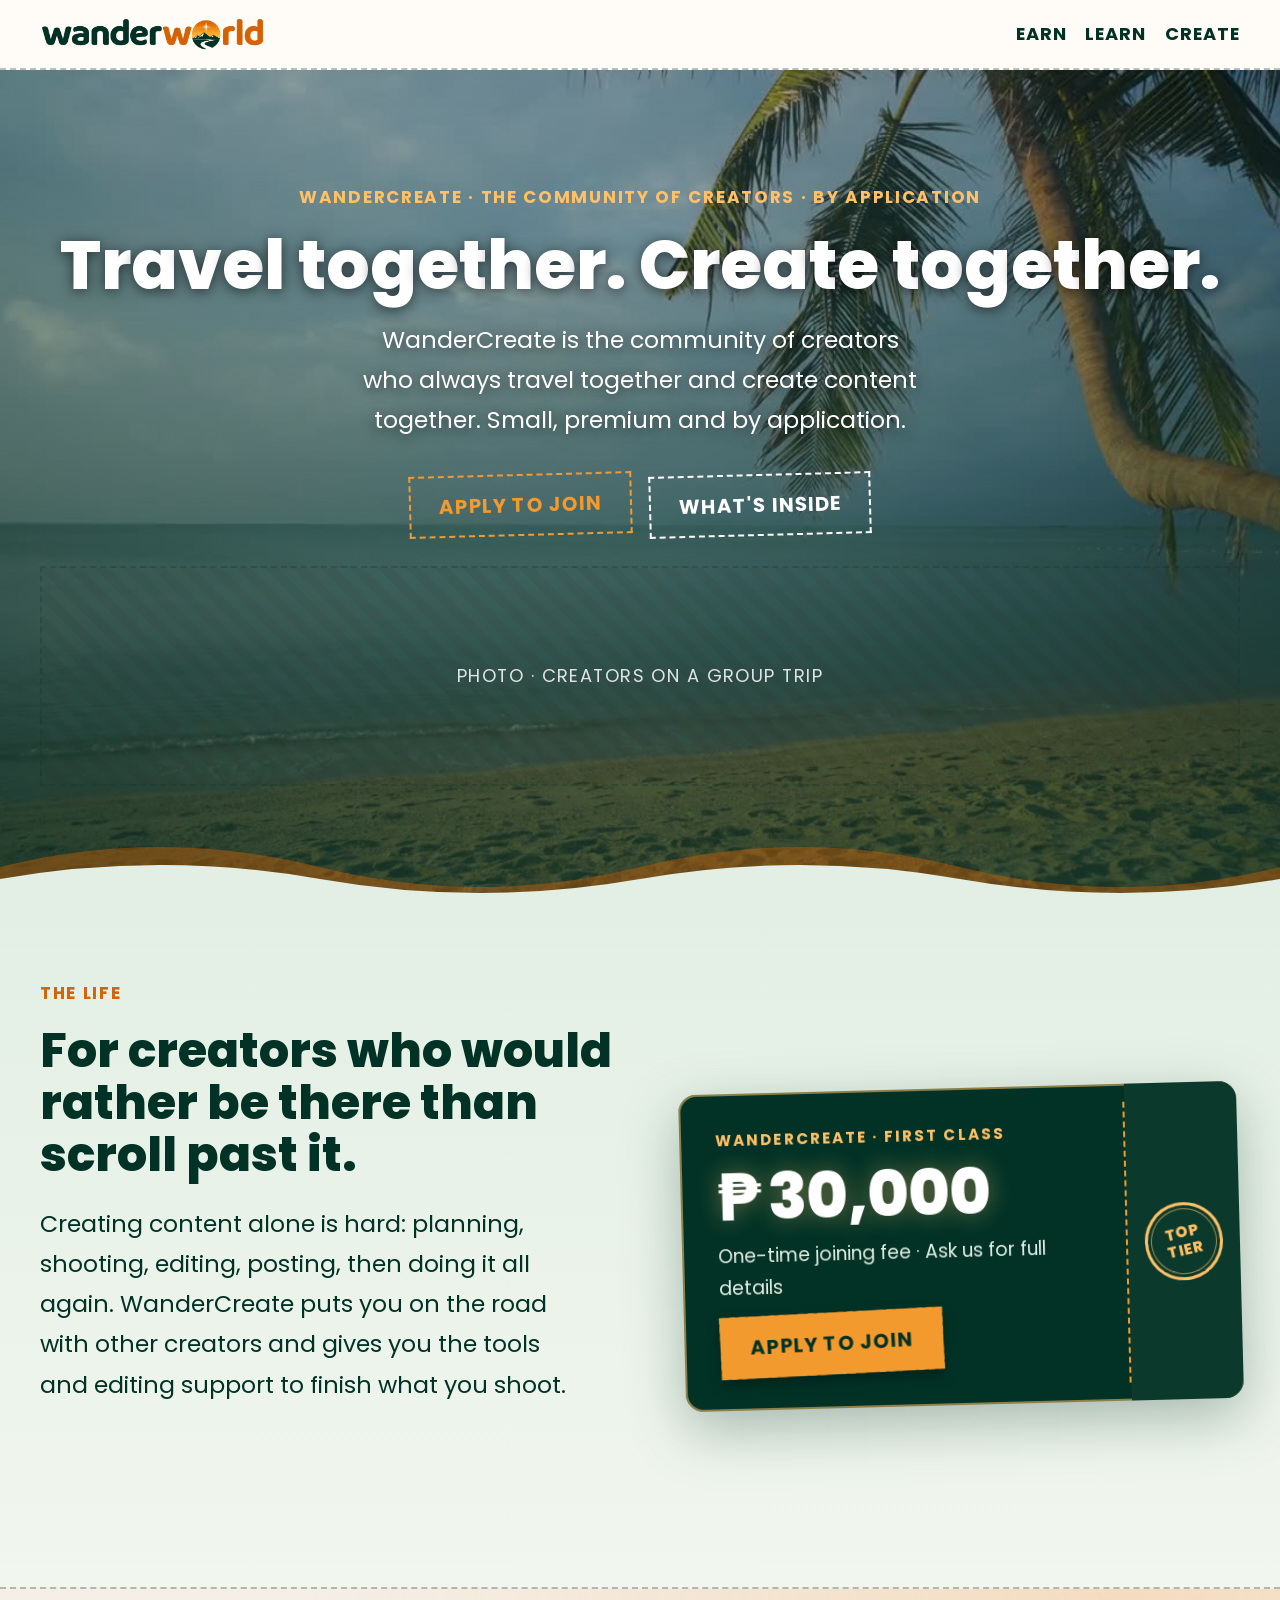
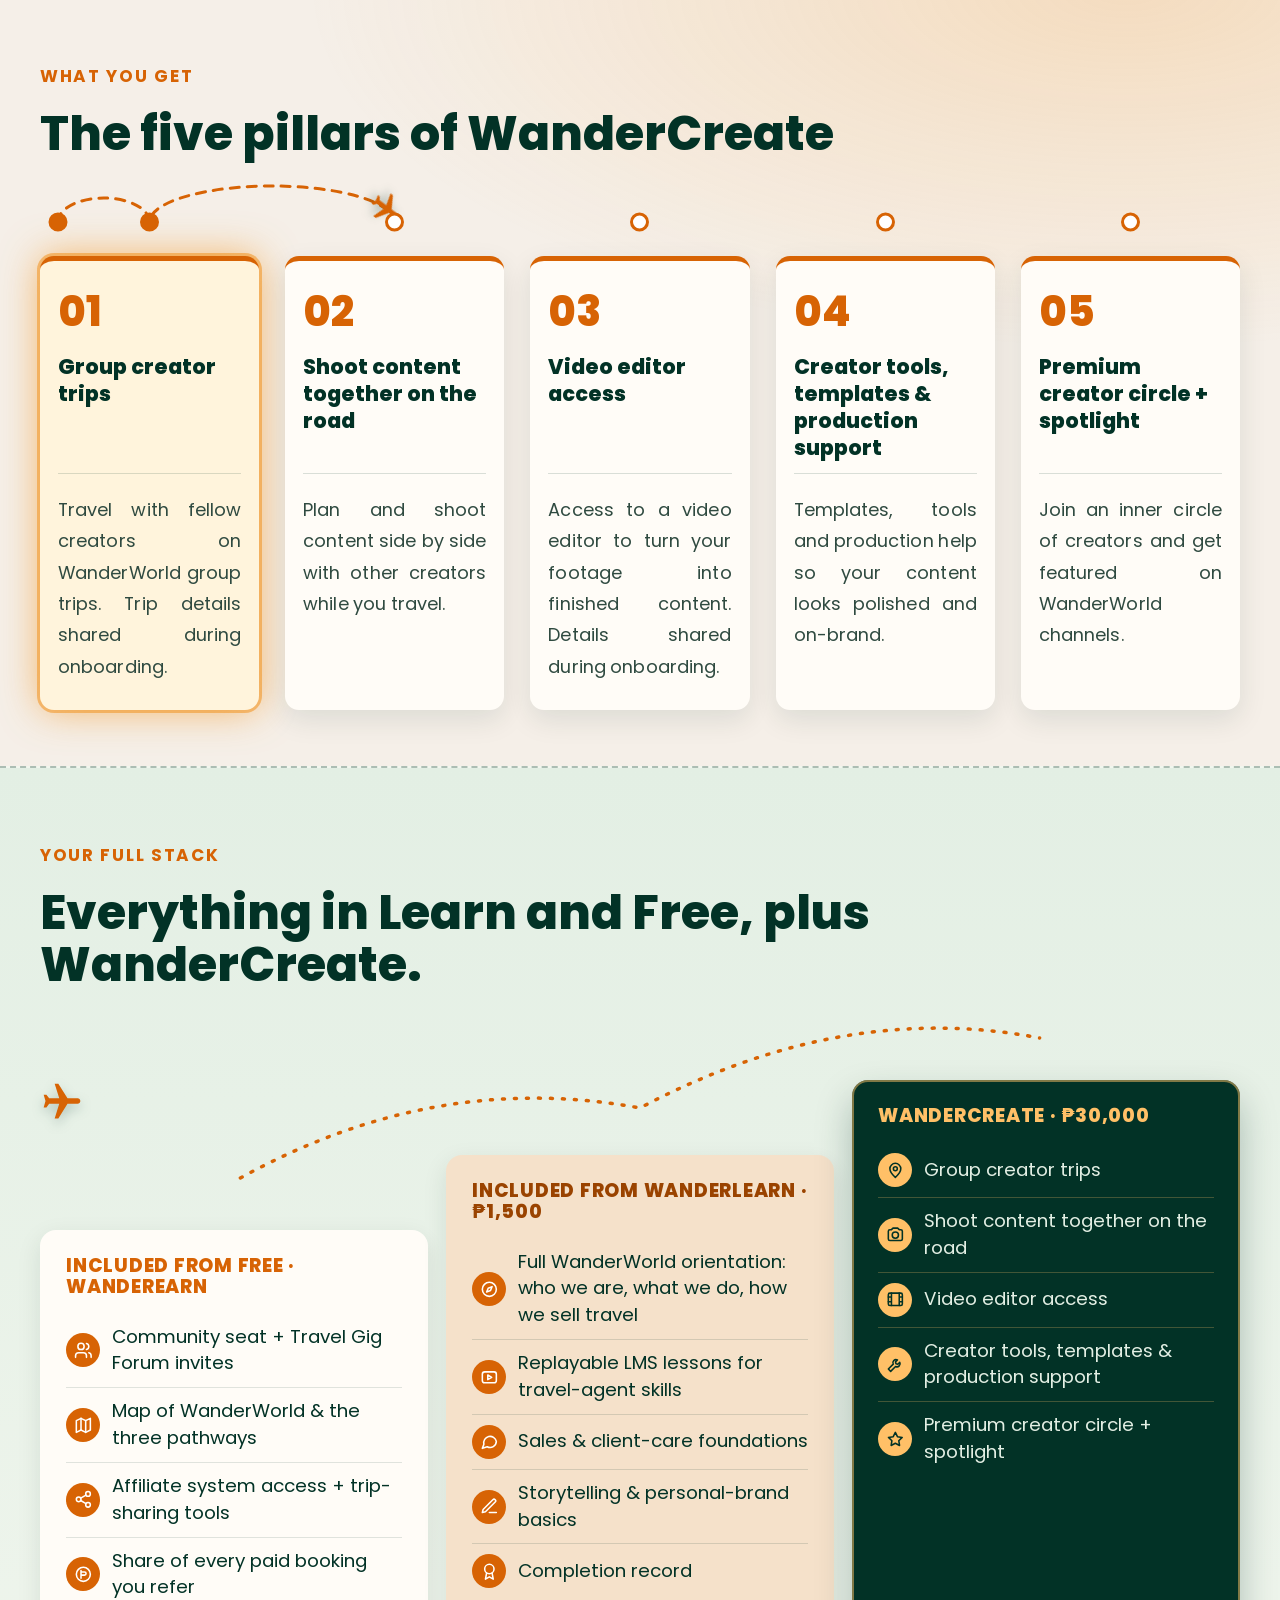
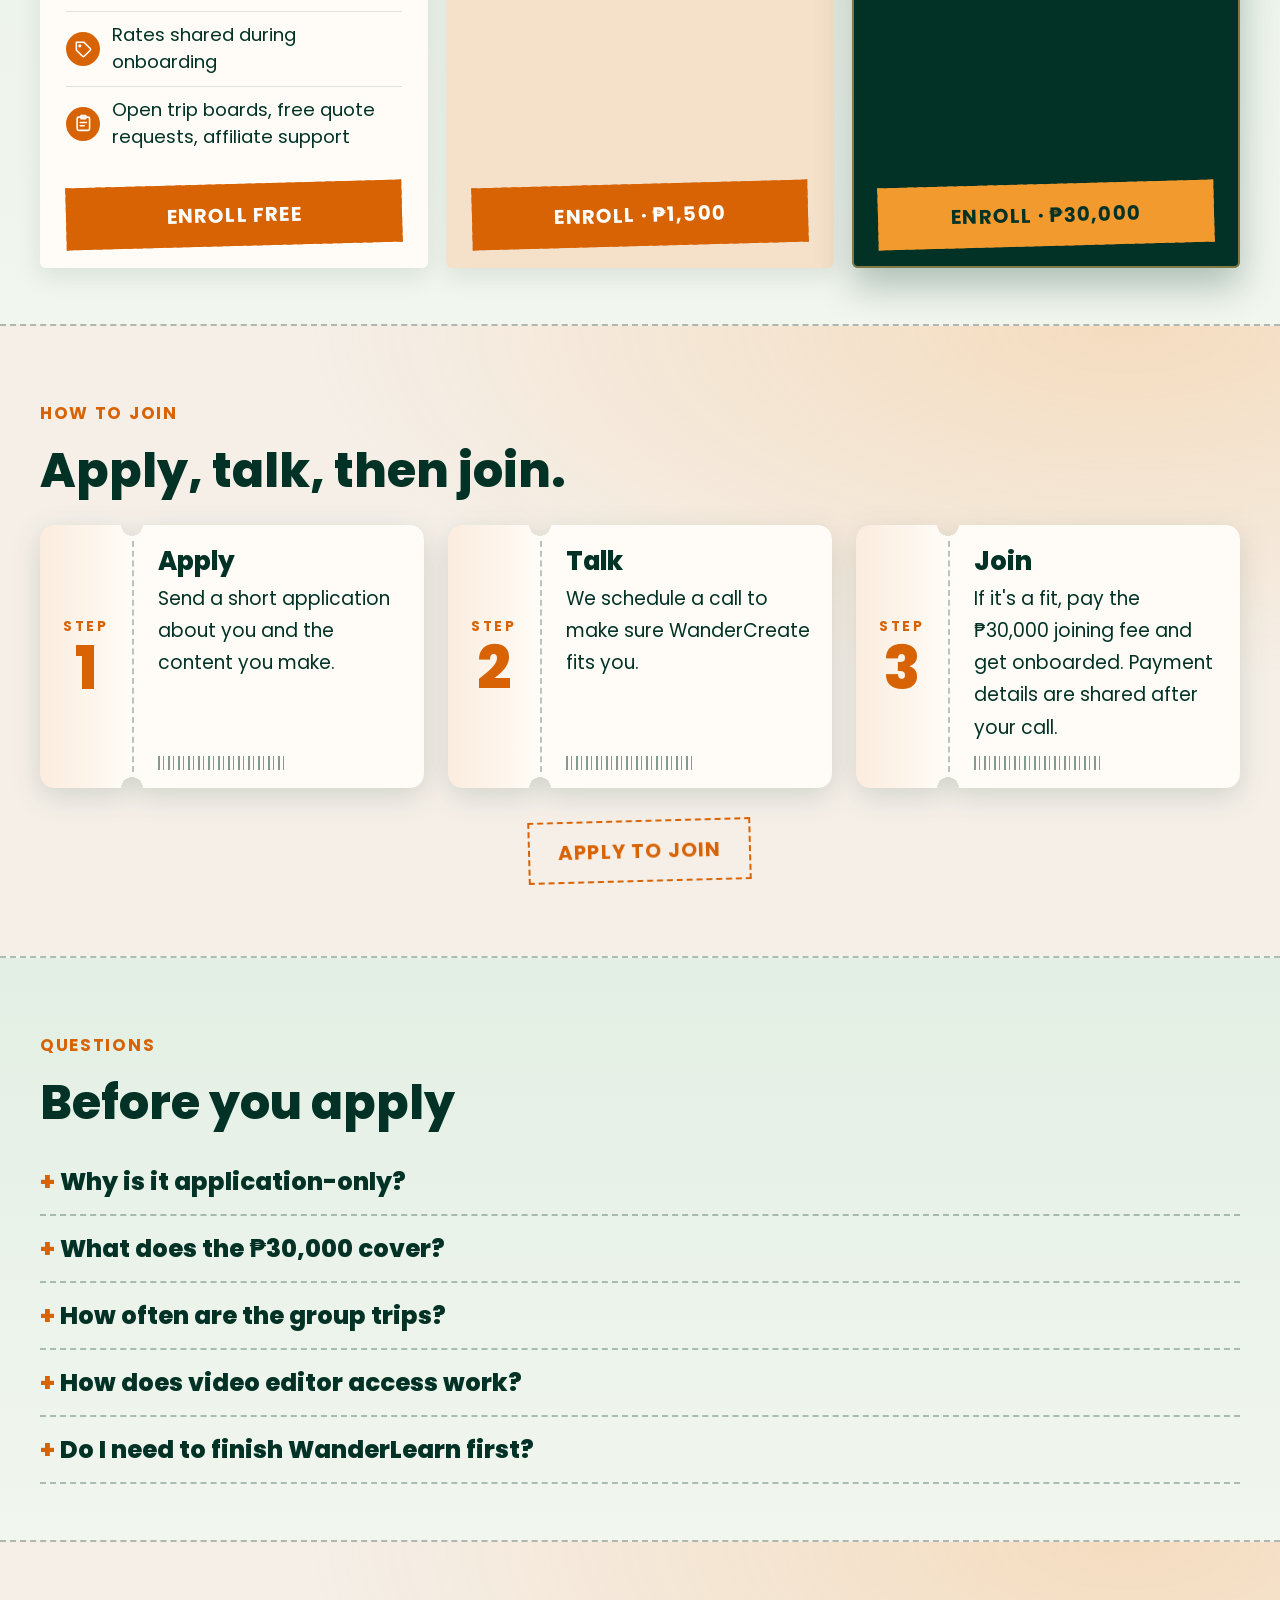
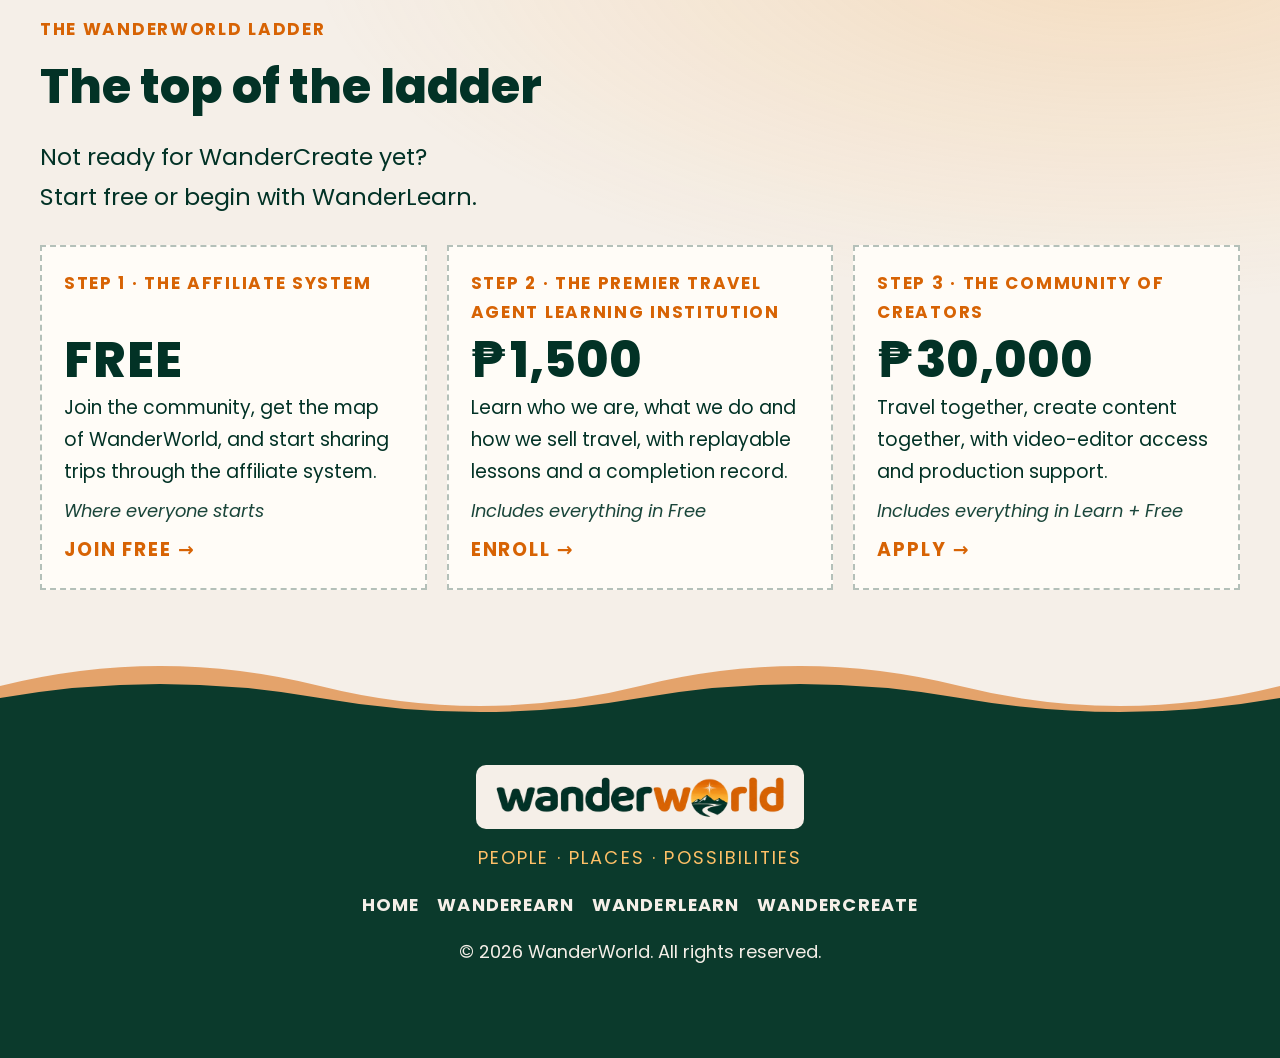
==== create.html @ 59ae9a52 "Static clone of wanderworld-site" ====
<!DOCTYPE html><!--tRg1_q_3_FuLfgITLlnjt--><html lang="en" class="__variable_0f235e __variable_272c0b"><head><meta charSet="utf-8"/><meta name="viewport" content="width=device-width, initial-scale=1"/><link rel="preload" href="/_next/static/media/0484562807a97172-s.p.woff2" as="font" crossorigin="" type="font/woff2"/><link rel="preload" href="/_next/static/media/2cc74b96cdc9383d-s.p.woff2" as="font" crossorigin="" type="font/woff2"/><link rel="preload" href="/_next/static/media/7c1535108079abc4-s.p.woff2" as="font" crossorigin="" type="font/woff2"/><link rel="preload" href="/_next/static/media/7db6c35d839a711c-s.p.woff2" as="font" crossorigin="" type="font/woff2"/><link rel="preload" href="/_next/static/media/8888a3826f4a3af4-s.p.woff2" as="font" crossorigin="" type="font/woff2"/><link rel="preload" href="/_next/static/media/8f91baacbcce7392-s.p.woff2" as="font" crossorigin="" type="font/woff2"/><link rel="preload" href="/_next/static/media/8ff022409545fb2d-s.p.woff2" as="font" crossorigin="" type="font/woff2"/><link rel="preload" href="/_next/static/media/b957ea75a84b6ea7-s.p.woff2" as="font" crossorigin="" type="font/woff2"/><link rel="preload" href="/_next/static/media/c99ef75952aca458-s.p.woff2" as="font" crossorigin="" type="font/woff2"/><link rel="preload" href="/_next/static/media/cf1f69a0c8aed54d-s.p.woff2" as="font" crossorigin="" type="font/woff2"/><link rel="preload" href="/_next/static/media/eafabf029ad39a43-s.p.woff2" as="font" crossorigin="" type="font/woff2"/><link rel="preload" as="image" href="/logo.png"/><link rel="stylesheet" href="/_next/static/css/f83b45e46a891dd3.css" data-precedence="next"/><link rel="preload" as="script" fetchPriority="low" href="/_next/static/chunks/webpack-1b377f46e72c49b6.js"/><script src="/_next/static/chunks/4bd1b696-c023c6e3521b1417.js" async=""></script><script src="/_next/static/chunks/255-73938ce8a8eac1ad.js" async=""></script><script src="/_next/static/chunks/main-app-f9b5d20365cb8be2.js" async=""></script><script src="/_next/static/chunks/619-ba102abea3e3d0e4.js" async=""></script><script src="/_next/static/chunks/app/create/page-50a910679b7e5bc0.js" async=""></script><meta name="next-size-adjust" content=""/><title>WanderCreate · ₱30,000 · The Community of Creators</title><meta name="description" content="The community of creators who always travel together and create content together. By application."/><meta name="robots" content="noindex"/><link rel="icon" href="/icon.png?e8aa23cd1e745026" type="image/png" sizes="512x512"/><script src="/_next/static/chunks/polyfills-42372ed130431b0a.js" noModule=""></script></head><body><div hidden=""><!--$--><!--/$--></div><header class="top"><div class="wrap bar"><a class="brand logolink" href="/"><img src="/logo.png" alt="WanderWorld" class="logo"/></a><nav><a href="/earn">Earn</a><a href="/learn">Learn</a><a href="/create">Create</a></nav></div></header><main><section class="hero"><video class="herovid" src="/hero.mp4" poster="/hero-poster.jpg" autoPlay="" muted="" loop="" playsInline="" preload="auto" aria-hidden="true"></video><div class="waves" aria-hidden="true"><svg viewBox="0 0 2400 80" preserveAspectRatio="none" class="w1"><path d="M0 40 Q150 0 300 40 T600 40 T900 40 T1200 40 T1500 40 T1800 40 T2100 40 T2400 40 V80 H0Z" fill="rgba(215,99,4,.45)"></path></svg><svg viewBox="0 0 2400 80" preserveAspectRatio="none" class="w2"><path d="M0 40 Q150 0 300 40 T600 40 T900 40 T1200 40 T1500 40 T1800 40 T2100 40 T2400 40 V80 H0Z" fill="#E3EFE4"></path></svg></div><div class="wrap"><p class="kicker">WANDERCREATE · THE COMMUNITY OF CREATORS · BY APPLICATION</p><h1><span aria-label="Travel together. Create together."><span aria-hidden="true"><span><span class="ww"><span class="wv" style="--i:0">T</span><span class="wv" style="--i:1">r</span><span class="wv" style="--i:2">a</span><span class="wv" style="--i:3">v</span><span class="wv" style="--i:4">e</span><span class="wv" style="--i:5">l</span></span></span><span> <span class="ww"><span class="wv" style="--i:6">t</span><span class="wv" style="--i:7">o</span><span class="wv" style="--i:8">g</span><span class="wv" style="--i:9">e</span><span class="wv" style="--i:10">t</span><span class="wv" style="--i:11">h</span><span class="wv" style="--i:12">e</span><span class="wv" style="--i:13">r</span><span class="wv" style="--i:14">.</span></span></span><span> <span class="ww"><span class="wv" style="--i:15">C</span><span class="wv" style="--i:16">r</span><span class="wv" style="--i:17">e</span><span class="wv" style="--i:18">a</span><span class="wv" style="--i:19">t</span><span class="wv" style="--i:20">e</span></span></span><span> <span class="ww"><span class="wv" style="--i:21">t</span><span class="wv" style="--i:22">o</span><span class="wv" style="--i:23">g</span><span class="wv" style="--i:24">e</span><span class="wv" style="--i:25">t</span><span class="wv" style="--i:26">h</span><span class="wv" style="--i:27">e</span><span class="wv" style="--i:28">r</span><span class="wv" style="--i:29">.</span></span></span></span></span></h1><p class="lede">WanderCreate is the community of creators who always travel together and create content together. Small, premium and by application.</p><a class="btn" href="https://m.me/your-wanderworld-page" target="_blank" rel="noopener noreferrer">APPLY TO JOIN</a> <a class="btn alt" href="#inside">WHAT&#x27;S INSIDE</a><div class="photo" role="img" aria-label="CREATORS ON A GROUP TRIP"><span>PHOTO · <!-- -->CREATORS ON A GROUP TRIP</span></div></div></section><section class="sec paper"><div class="wrap life"><div><p class="kicker">THE LIFE</p><h2>For creators who would rather be there than scroll past it.</h2><p class="lede">Creating content alone is hard: planning, shooting, editing, posting, then doing it all again. WanderCreate puts you on the road with other creators and gives you the tools and editing support to finish what you shoot.</p><div class="chips stamps"><span style="animation-name:stamp0">Group trips</span><span style="animation-name:stamp1">Shoot together</span><span style="animation-name:stamp2">Video editor</span><span style="animation-name:stamp3">Templates</span><span style="animation-name:stamp4">Spotlight</span></div></div><div class="gt"><div class="gt-in"><div class="gt-main"><p class="gt-k">WANDERCREATE · FIRST CLASS</p><strong class="gt-price"><span class="peso">₱</span>30,000</strong><p>One-time joining fee · Ask us for full details</p><a class="btn" href="https://m.me/your-wanderworld-page" target="_blank" rel="noopener noreferrer">APPLY TO JOIN</a></div><div class="gt-stub"><span class="gt-seal">TOP<br/>TIER</span></div></div></div></div></section><section class="sec" id="inside"><div class="wrap wide"><p class="kicker">WHAT YOU GET</p><h2>The five pillars of WanderCreate</h2><div class="grid five"><div class="flight" aria-hidden="true"></div><div class="card"><span class="num">0<!-- -->1</span><h3>Group creator trips</h3><p>Travel with fellow creators on WanderWorld group trips. Trip details shared during onboarding.</p></div><div class="card"><span class="num">0<!-- -->2</span><h3>Shoot content together on the road</h3><p>Plan and shoot content side by side with other creators while you travel.</p></div><div class="card"><span class="num">0<!-- -->3</span><h3>Video editor access</h3><p>Access to a video editor to turn your footage into finished content. Details shared during onboarding.</p></div><div class="card"><span class="num">0<!-- -->4</span><h3>Creator tools, templates &amp; production support</h3><p>Templates, tools and production help so your content looks polished and on-brand.</p></div><div class="card"><span class="num">0<!-- -->5</span><h3>Premium creator circle + spotlight</h3><p>Join an inner circle of creators and get featured on WanderWorld channels.</p></div></div></div></section><section class="sec paper"><div class="wrap"><p class="kicker">YOUR FULL STACK</p><h2>Everything in Learn and Free, plus WanderCreate.</h2><div class="st v1"><svg class="st-path" viewBox="0 0 1000 260" preserveAspectRatio="none" aria-hidden="true"><path d="M167 178 Q330 70 500 108 Q670 0 833 38" vector-effect="non-scaling-stroke"></path></svg><svg class="st-plane" viewBox="0 0 24 24" aria-hidden="true"><path d="M21 16v-2l-8-5V3.5c0-.83-.67-1.5-1.5-1.5S10 2.67 10 3.5V9l-8 5v2l8-2.5V19l-2 1.5V22l3.5-1 3.5 1v-1.5L13 19v-5.5l8 2.5z" fill-rule="evenodd"></path></svg><div class="st-grid"><div class="st-c st-0"><h3>INCLUDED FROM FREE · WANDEREARN</h3><ul class="sl"><li><span class="sl-i"><svg viewBox="0 0 24 24" aria-hidden="true"><path d="M16 21v-2a4 4 0 0 0-4-4H6a4 4 0 0 0-4 4v2"></path><circle cx="9" cy="7" r="4"></circle><path d="M22 21v-2a4 4 0 0 0-3-3.87M16 3.13a4 4 0 0 1 0 7.75"></path></svg></span><span>Community seat + Travel Gig Forum invites</span></li><li><span class="sl-i"><svg viewBox="0 0 24 24" aria-hidden="true"><path d="M3 6l6-3 6 3 6-3v15l-6 3-6-3-6 3z"></path><path d="M9 3v15M15 6v15"></path></svg></span><span>Map of WanderWorld &amp; the three pathways</span></li><li><span class="sl-i"><svg viewBox="0 0 24 24" aria-hidden="true"><circle cx="18" cy="5" r="3"></circle><circle cx="6" cy="12" r="3"></circle><circle cx="18" cy="19" r="3"></circle><path d="M8.6 13.5l6.8 4M15.4 6.5l-6.8 4"></path></svg></span><span>Affiliate system access + trip-sharing tools</span></li><li><span class="sl-i"><svg viewBox="0 0 24 24" aria-hidden="true"><circle cx="12" cy="12" r="9"></circle><path d="M9 9h4.5a2 2 0 0 1 0 4H9M9 7v10"></path></svg></span><span>Share of every paid booking you refer</span></li><li><span class="sl-i"><svg viewBox="0 0 24 24" aria-hidden="true"><path d="M20.6 13.4l-7.2 7.2a2 2 0 0 1-2.8 0L3 13V3h10l7.6 7.6a2 2 0 0 1 0 2.8z"></path><circle cx="7.5" cy="7.5" r="1"></circle></svg></span><span>Rates shared during onboarding</span></li><li><span class="sl-i"><svg viewBox="0 0 24 24" aria-hidden="true"><rect x="4" y="4" width="16" height="17" rx="2"></rect><path d="M9 2h6v4H9zM8 11h8M8 15h5"></path></svg></span><span>Open trip boards, free quote requests, affiliate support</span></li></ul><a class="btn st-btn" href="https://m.me/your-wanderworld-page" target="_blank" rel="noopener noreferrer">ENROLL FREE</a></div><div class="st-c st-1"><h3>INCLUDED FROM WANDERLEARN · ₱1,500</h3><ul class="sl"><li><span class="sl-i"><svg viewBox="0 0 24 24" aria-hidden="true"><circle cx="12" cy="12" r="9"></circle><path d="M15.5 8.5l-2 5-5 2 2-5z"></path></svg></span><span>Full WanderWorld orientation: who we are, what we do, how we sell travel</span></li><li><span class="sl-i"><svg viewBox="0 0 24 24" aria-hidden="true"><rect x="3" y="5" width="18" height="14" rx="3"></rect><path d="M10 9l5 3-5 3z"></path></svg></span><span>Replayable LMS lessons for travel-agent skills</span></li><li><span class="sl-i"><svg viewBox="0 0 24 24" aria-hidden="true"><path d="M21 12a8 8 0 0 1-11.7 7L3 21l2-5.3A8 8 0 1 1 21 12z"></path></svg></span><span>Sales &amp; client-care foundations</span></li><li><span class="sl-i"><svg viewBox="0 0 24 24" aria-hidden="true"><path d="M12 20h9M16.5 3.5a2.1 2.1 0 0 1 3 3L7 19l-4 1 1-4z"></path></svg></span><span>Storytelling &amp; personal-brand basics</span></li><li><span class="sl-i"><svg viewBox="0 0 24 24" aria-hidden="true"><circle cx="12" cy="9" r="6"></circle><path d="M8.5 14L7 22l5-3 5 3-1.5-8"></path></svg></span><span>Completion record</span></li></ul><a class="btn st-btn" href="https://m.me/your-wanderworld-page" target="_blank" rel="noopener noreferrer">ENROLL · ₱1,500</a></div><div class="st-c st-2"><h3>WANDERCREATE · ₱30,000</h3><ul class="sl"><li><span class="sl-i"><svg viewBox="0 0 24 24" aria-hidden="true"><path d="M12 21s7-6.2 7-11a7 7 0 0 0-14 0c0 4.8 7 11 7 11z"></path><circle cx="12" cy="10" r="2.5"></circle></svg></span><span>Group creator trips</span></li><li><span class="sl-i"><svg viewBox="0 0 24 24" aria-hidden="true"><path d="M3 8a2 2 0 0 1 2-2h2l2-2h6l2 2h2a2 2 0 0 1 2 2v10a2 2 0 0 1-2 2H5a2 2 0 0 1-2-2z"></path><circle cx="12" cy="13" r="4"></circle></svg></span><span>Shoot content together on the road</span></li><li><span class="sl-i"><svg viewBox="0 0 24 24" aria-hidden="true"><rect x="3" y="4" width="18" height="16" rx="2"></rect><path d="M7 4v16M17 4v16M3 9h4M3 15h4M17 9h4M17 15h4"></path></svg></span><span>Video editor access</span></li><li><span class="sl-i"><svg viewBox="0 0 24 24" aria-hidden="true"><path d="M14.7 6.3a4 4 0 0 0-5.4 5.4L3 18l3 3 6.3-6.3a4 4 0 0 0 5.4-5.4l-2.5 2.5-2.4-.6-.6-2.4z"></path></svg></span><span>Creator tools, templates &amp; production support</span></li><li><span class="sl-i"><svg viewBox="0 0 24 24" aria-hidden="true"><path d="M12 3l2.7 5.6 6.1.9-4.4 4.3 1 6.1L12 17l-5.4 2.9 1-6.1L3.2 9.5l6.1-.9z"></path></svg></span><span>Premium creator circle + spotlight</span></li></ul><a class="btn st-btn" href="https://m.me/your-wanderworld-page" target="_blank" rel="noopener noreferrer">ENROLL · ₱30,000</a></div></div></div></div></section><section class="sec" id="apply"><div class="wrap"><p class="kicker">HOW TO JOIN</p><h2>Apply, talk, then join.</h2><div class="tickets"><div class="tk"><div class="tk-in"><div class="tk-stub"><span>STEP</span><b>1</b></div><div class="tk-main"><h3>Apply</h3><p>Send a short application about you and the content you make.</p><i class="tk-bar" aria-hidden="true"></i></div></div></div><div class="tk"><div class="tk-in"><div class="tk-stub"><span>STEP</span><b>2</b></div><div class="tk-main"><h3>Talk</h3><p>We schedule a call to make sure WanderCreate fits you.</p><i class="tk-bar" aria-hidden="true"></i></div></div></div><div class="tk"><div class="tk-in"><div class="tk-stub"><span>STEP</span><b>3</b></div><div class="tk-main"><h3>Join</h3><p>If it&#x27;s a fit, pay the ₱30,000 joining fee and get onboarded. Payment details are shared after your call.</p><i class="tk-bar" aria-hidden="true"></i></div></div></div></div><p class="center" style="margin-top:32px"><a class="btn" href="https://m.me/your-wanderworld-page" target="_blank" rel="noopener noreferrer">APPLY TO JOIN</a></p></div></section><section class="sec paper"><div class="wrap"><p class="kicker">QUESTIONS</p><h2>Before you apply</h2><div class="faq"><details><summary>Why is it application-only?</summary><p>WanderCreate is a small community of creators who travel together. The application and call help make sure everyone is a good fit.</p></details><details><summary>What does the ₱30,000 cover?</summary><p>The one-time joining fee gives you WanderCreate membership plus everything in WanderLearn and the free tier. For what each trip includes, ask us during your call.</p></details><details><summary>How often are the group trips?</summary><p>Trip details are shared during onboarding. Ask us on your call.</p></details><details><summary>How does video editor access work?</summary><p>You get access to a video editor for your content. Details are shared during onboarding.</p></details><details><summary>Do I need to finish WanderLearn first?</summary><p>WanderLearn is included in your WanderCreate stack. Ask us on your call about the best order for you.</p></details></div></div></section><section class="sec"><div class="wrap"><p class="kicker">THE WANDERWORLD LADDER</p><h2>The top of the ladder</h2><p class="lede">Not ready for WanderCreate yet? Start free or begin with WanderLearn.</p><div class="steps"><a class="step" href="/earn"><span class="kicker">STEP 1 · THE AFFILIATE SYSTEM</span><strong class="price free">Free</strong><p>Join the community, get the map of WanderWorld, and start sharing trips through the affiliate system.</p><em>Where everyone starts</em><span class="go">JOIN FREE →</span><span class="orbit" aria-hidden="true"><span class="veh" style="--i:0;--rot:auto 90deg"><svg viewBox="0 0 24 24"><path d="M21 16v-2l-8-5V3.5c0-.83-.67-1.5-1.5-1.5S10 2.67 10 3.5V9l-8 5v2l8-2.5V19l-2 1.5V22l3.5-1 3.5 1v-1.5L13 19v-5.5l8 2.5z" fill-rule="evenodd"></path></svg></span><span class="veh" style="--i:1;--rot:auto 90deg"><svg viewBox="0 0 24 24"><path d="M21 16v-2l-8-5V3.5c0-.83-.67-1.5-1.5-1.5S10 2.67 10 3.5V9l-8 5v2l8-2.5V19l-2 1.5V22l3.5-1 3.5 1v-1.5L13 19v-5.5l8 2.5z" fill-rule="evenodd"></path></svg></span></span></a><a class="step" href="/learn"><span class="kicker">STEP 2 · THE PREMIER TRAVEL AGENT LEARNING INSTITUTION</span><strong class="price"><span class="peso">₱</span>1,500</strong><p>Learn who we are, what we do and how we sell travel, with replayable lessons and a completion record.</p><em>Includes everything in Free</em><span class="go">ENROLL →</span><span class="orbit" aria-hidden="true"><span class="veh" style="--i:0;--rot:0deg"><svg viewBox="0 0 24 24"><path d="M10.5 5v10.5H4zM12.5 3v12.5H20zM2 17.5h20l-3 4H5z" fill-rule="evenodd"></path></svg></span><span class="veh" style="--i:1;--rot:0deg"><svg viewBox="0 0 24 24"><path d="M10.5 5v10.5H4zM12.5 3v12.5H20zM2 17.5h20l-3 4H5z" fill-rule="evenodd"></path></svg></span></span></a><a class="step" href="/create"><span class="kicker">STEP 3 · THE COMMUNITY OF CREATORS</span><strong class="price"><span class="peso">₱</span>30,000</strong><p>Travel together, create content together, with video-editor access and production support.</p><em>Includes everything in Learn + Free</em><span class="go">APPLY →</span><span class="orbit" aria-hidden="true"><span class="veh" style="--i:0;--rot:0deg"><svg viewBox="0 0 24 24"><path d="M18.92 6.01C18.72 5.42 18.16 5 17.5 5h-11c-.66 0-1.21.42-1.42 1.01L3 12v8c0 .55.45 1 1 1h1c.55 0 1-.45 1-1v-1h12v1c0 .55.45 1 1 1h1c.55 0 1-.45 1-1v-8l-2.08-5.99zM6.5 16c-.83 0-1.5-.67-1.5-1.5S5.67 13 6.5 13s1.5.67 1.5 1.5S7.33 16 6.5 16zm11 0c-.83 0-1.5-.67-1.5-1.5s.67-1.5 1.5-1.5 1.5.67 1.5 1.5-.67 1.5-1.5 1.5zM5 11l1.5-4.5h11L19 11H5z" fill-rule="evenodd"></path></svg></span><span class="veh" style="--i:1;--rot:0deg"><svg viewBox="0 0 24 24"><path d="M18.92 6.01C18.72 5.42 18.16 5 17.5 5h-11c-.66 0-1.21.42-1.42 1.01L3 12v8c0 .55.45 1 1 1h1c.55 0 1-.45 1-1v-1h12v1c0 .55.45 1 1 1h1c.55 0 1-.45 1-1v-8l-2.08-5.99zM6.5 16c-.83 0-1.5-.67-1.5-1.5S5.67 13 6.5 13s1.5.67 1.5 1.5S7.33 16 6.5 16zm11 0c-.83 0-1.5-.67-1.5-1.5s.67-1.5 1.5-1.5 1.5.67 1.5 1.5-.67 1.5-1.5 1.5zM5 11l1.5-4.5h11L19 11H5z" fill-rule="evenodd"></path></svg></span></span></a></div></div></section><div class="footwave"><div class="waves" aria-hidden="true"><svg viewBox="0 0 2400 80" preserveAspectRatio="none" class="w1"><path d="M0 40 Q150 0 300 40 T600 40 T900 40 T1200 40 T1500 40 T1800 40 T2100 40 T2400 40 V80 H0Z" fill="rgba(215,99,4,.6)"></path></svg><svg viewBox="0 0 2400 80" preserveAspectRatio="none" class="w2"><path d="M0 40 Q150 0 300 40 T600 40 T900 40 T1200 40 T1500 40 T1800 40 T2100 40 T2400 40 V80 H0Z" fill="#0B3A2C"></path></svg></div></div><footer class="foot"><div class="wrap"><img src="/logo.png" alt="WanderWorld" class="logo big"/><p>PEOPLE · PLACES · POSSIBILITIES</p><nav><a href="/">HOME</a><a href="/earn">WANDEREARN</a><a href="/learn">WANDERLEARN</a><a href="/create">WANDERCREATE</a></nav><small>© 2026 WanderWorld. All rights reserved.</small></div></footer><a class="btn sticky" href="https://m.me/your-wanderworld-page" target="_blank" rel="noopener noreferrer">APPLY TO JOIN</a></main><!--$--><!--/$--><script src="/_next/static/chunks/webpack-1b377f46e72c49b6.js" id="_R_" async=""></script><script>(self.__next_f=self.__next_f||[]).push([0])</script><script>self.__next_f.push([1,"1:\"$Sreact.fragment\"\n2:I[2619,[\"619\",\"static/chunks/619-ba102abea3e3d0e4.js\",\"323\",\"static/chunks/app/create/page-50a910679b7e5bc0.js\"],\"\"]\n3:I[9766,[],\"\"]\n4:I[8924,[],\"\"]\n18:I[7150,[],\"\"]\n:HL[\"/_next/static/media/0484562807a97172-s.p.woff2\",\"font\",{\"crossOrigin\":\"\",\"type\":\"font/woff2\"}]\n:HL[\"/_next/static/media/2cc74b96cdc9383d-s.p.woff2\",\"font\",{\"crossOrigin\":\"\",\"type\":\"font/woff2\"}]\n:HL[\"/_next/static/media/7c1535108079abc4-s.p.woff2\",\"font\",{\"crossOrigin\":\"\",\"type\":\"font/woff2\"}]\n:HL[\"/_next/static/media/7db6c35d839a711c-s.p.woff2\",\"font\",{\"crossOrigin\":\"\",\"type\":\"font/woff2\"}]\n:HL[\"/_next/static/media/8888a3826f4a3af4-s.p.woff2\",\"font\",{\"crossOrigin\":\"\",\"type\":\"font/woff2\"}]\n:HL[\"/_next/static/media/8f91baacbcce7392-s.p.woff2\",\"font\",{\"crossOrigin\":\"\",\"type\":\"font/woff2\"}]\n:HL[\"/_next/static/media/8ff022409545fb2d-s.p.woff2\",\"font\",{\"crossOrigin\":\"\",\"type\":\"font/woff2\"}]\n:HL[\"/_next/static/media/b957ea75a84b6ea7-s.p.woff2\",\"font\",{\"crossOrigin\":\"\",\"type\":\"font/woff2\"}]\n:HL[\"/_next/static/media/c99ef75952aca458-s.p.woff2\",\"font\",{\"crossOrigin\":\"\",\"type\":\"font/woff2\"}]\n:HL[\"/_next/static/media/cf1f69a0c8aed54d-s.p.woff2\",\"font\",{\"crossOrigin\":\"\",\"type\":\"font/woff2\"}]\n:HL[\"/_next/static/media/eafabf029ad39a43-s.p.woff2\",\"font\",{\"crossOrigin\":\"\",\"type\":\"font/woff2\"}]\n:HL[\"/_next/static/css/f83b45e46a891dd3.css\",\"style\"]\n"])</script><script>self.__next_f.push([1,"0:{\"P\":null,\"b\":\"tRg1_q_3_FuLfgITLlnjt\",\"p\":\"\",\"c\":[\"\",\"create\"],\"i\":false,\"f\":[[[\"\",{\"children\":[\"create\",{\"children\":[\"__PAGE__\",{}]}]},\"$undefined\",\"$undefined\",true],[\"\",[\"$\",\"$1\",\"c\",{\"children\":[[[\"$\",\"link\",\"0\",{\"rel\":\"stylesheet\",\"href\":\"/_next/static/css/f83b45e46a891dd3.css\",\"precedence\":\"next\",\"crossOrigin\":\"$undefined\",\"nonce\":\"$undefined\"}]],[\"$\",\"html\",null,{\"lang\":\"en\",\"className\":\"__variable_0f235e __variable_272c0b\",\"children\":[\"$\",\"body\",null,{\"children\":[[\"$\",\"header\",null,{\"className\":\"top\",\"children\":[\"$\",\"div\",null,{\"className\":\"wrap bar\",\"children\":[[\"$\",\"$L2\",null,{\"href\":\"/\",\"className\":\"brand logolink\",\"children\":[\"$\",\"img\",null,{\"src\":\"/logo.png\",\"alt\":\"WanderWorld\",\"className\":\"logo\"}]}],[\"$\",\"nav\",null,{\"children\":[[\"$\",\"$L2\",null,{\"href\":\"/earn\",\"children\":\"Earn\"}],[\"$\",\"$L2\",null,{\"href\":\"/learn\",\"children\":\"Learn\"}],[\"$\",\"$L2\",null,{\"href\":\"/create\",\"children\":\"Create\"}]]}]]}]}],[\"$\",\"$L3\",null,{\"parallelRouterKey\":\"children\",\"error\":\"$undefined\",\"errorStyles\":\"$undefined\",\"errorScripts\":\"$undefined\",\"template\":[\"$\",\"$L4\",null,{}],\"templateStyles\":\"$undefined\",\"templateScripts\":\"$undefined\",\"notFound\":[[[\"$\",\"title\",null,{\"children\":\"404: This page could not be found.\"}],[\"$\",\"div\",null,{\"style\":{\"fontFamily\":\"system-ui,\\\"Segoe UI\\\",Roboto,Helvetica,Arial,sans-serif,\\\"Apple Color Emoji\\\",\\\"Segoe UI Emoji\\\"\",\"height\":\"100vh\",\"textAlign\":\"center\",\"display\":\"flex\",\"flexDirection\":\"column\",\"alignItems\":\"center\",\"justifyContent\":\"center\"},\"children\":[\"$\",\"div\",null,{\"children\":[[\"$\",\"style\",null,{\"dangerouslySetInnerHTML\":{\"__html\":\"body{color:#000;background:#fff;margin:0}.next-error-h1{border-right:1px solid rgba(0,0,0,.3)}@media (prefers-color-scheme:dark){body{color:#fff;background:#000}.next-error-h1{border-right:1px solid rgba(255,255,255,.3)}}\"}}],[\"$\",\"h1\",null,{\"className\":\"next-error-h1\",\"style\":{\"display\":\"inline-block\",\"margin\":\"0 20px 0 0\",\"padding\":\"0 23px 0 0\",\"fontSize\":24,\"fontWeight\":500,\"verticalAlign\":\"top\",\"lineHeight\":\"49px\"},\"children\":404}],[\"$\",\"div\",null,{\"style\":{\"display\":\"inline-block\"},\"children\":[\"$\",\"h2\",null,{\"style\":{\"fontSize\":14,\"fontWeight\":400,\"lineHeight\":\"49px\",\"margin\":0},\"children\":\"This page could not be found.\"}]}]]}]}]],[]],\"forbidden\":\"$undefined\",\"unauthorized\":\"$undefined\"}]]}]}]]}],{\"children\":[\"create\",[\"$\",\"$1\",\"c\",{\"children\":[null,[\"$\",\"$L3\",null,{\"parallelRouterKey\":\"children\",\"error\":\"$undefined\",\"errorStyles\":\"$undefined\",\"errorScripts\":\"$undefined\",\"template\":[\"$\",\"$L4\",null,{}],\"templateStyles\":\"$undefined\",\"templateScripts\":\"$undefined\",\"notFound\":\"$undefined\",\"forbidden\":\"$undefined\",\"unauthorized\":\"$undefined\"}]]}],{\"children\":[\"__PAGE__\",[\"$\",\"$1\",\"c\",{\"children\":[[\"$\",\"main\",null,{\"children\":[[\"$\",\"section\",null,{\"className\":\"hero\",\"children\":[[[\"$\",\"video\",null,{\"className\":\"herovid\",\"src\":\"/hero.mp4\",\"poster\":\"/hero-poster.jpg\",\"autoPlay\":true,\"muted\":true,\"loop\":true,\"playsInline\":true,\"preload\":\"auto\",\"aria-hidden\":\"true\"}],[\"$\",\"div\",null,{\"className\":\"waves\",\"aria-hidden\":\"true\",\"children\":[[\"$\",\"svg\",null,{\"viewBox\":\"0 0 2400 80\",\"preserveAspectRatio\":\"none\",\"className\":\"w1\",\"children\":[\"$\",\"path\",null,{\"d\":\"M0 40 Q150 0 300 40 T600 40 T900 40 T1200 40 T1500 40 T1800 40 T2100 40 T2400 40 V80 H0Z\",\"fill\":\"rgba(215,99,4,.45)\"}]}],[\"$\",\"svg\",null,{\"viewBox\":\"0 0 2400 80\",\"preserveAspectRatio\":\"none\",\"className\":\"w2\",\"children\":[\"$\",\"path\",null,{\"d\":\"M0 40 Q150 0 300 40 T600 40 T900 40 T1200 40 T1500 40 T1800 40 T2100 40 T2400 40 V80 H0Z\",\"fill\":\"#E3EFE4\"}]}]]}]],[\"$\",\"div\",null,{\"className\":\"wrap\",\"children\":[[\"$\",\"p\",null,{\"className\":\"kicker\",\"children\":\"WANDERCREATE · THE COMMUNITY OF CREATORS · BY APPLICATION\"}],[\"$\",\"h1\",null,{\"children\":[\"$\",\"span\",null,{\"aria-label\":\"Travel together. Create together.\",\"children\":[[\"$\",\"span\",\"0\",{\"aria-hidden\":\"true\",\"children\":[false,[[\"$\",\"span\",\"0\",{\"children\":[false,[\"$\",\"span\",null,{\"className\":\"ww\",\"children\":[[\"$\",\"span\",\"1\",{\"className\":\"wv\",\"style\":{\"--i\":0},\"children\":\"T\"}],[\"$\",\"span\",\"2\",{\"className\":\"wv\",\"style\":{\"--i\":1},\"children\":\"r\"}],[\"$\",\"span\",\"3\",{\"className\":\"wv\",\"style\":{\"--i\":2},\"children\":\"a\"}],[\"$\",\"span\",\"4\",{\"className\":\"wv\",\"style\":{\"--i\":3},\"children\":\"v\"}],[\"$\",\"span\",\"5\",{\"className\":\"wv\",\"style\":{\"--i\":4},\"children\":\"e\"}],[\"$\",\"span\",\"6\",{\"className\":\"wv\",\"style\":{\"--i\":5},\"children\":\"l\"}]]}]]}],[\"$\",\"span\",\"1\",{\"children\":[\" \",[\"$\",\"span\",null,{\"className\":\"ww\",\"children\":[[\"$\",\"span\",\"7\",{\"className\":\"wv\",\"style\":{\"--i\":6},\"children\":\"t\"}],[\"$\",\"span\",\"8\",{\"className\":\"wv\",\"style\":{\"--i\":7},\"children\":\"o\"}],[\"$\",\"span\",\"9\",{\"className\":\"wv\",\"style\":{\"--i\":8},\"children\":\"g\"}],[\"$\",\"span\",\"10\",{\"className\":\"wv\",\"style\":{\"--i\":9},\"children\":\"e\"}],[\"$\",\"span\",\"11\",{\"className\":\"wv\",\"style\":{\"--i\":10},\"children\":\"t\"}],[\"$\",\"span\",\"12\",{\"className\":\"wv\",\"style\":{\"--i\":11},\"children\":\"h\"}],[\"$\",\"span\",\"13\",{\"className\":\"wv\",\"style\":{\"--i\":12},\"children\":\"e\"}],[\"$\",\"span\",\"14\",{\"className\":\"wv\",\"style\":{\"--i\":13},\"children\":\"r\"}],[\"$\",\"span\",\"15\",{\"className\":\"wv\",\"style\":{\"--i\":14},\"children\":\".\"}]]}]]}],[\"$\",\"span\",\"2\",{\"children\":[\" \",[\"$\",\"span\",null,{\"className\":\"ww\",\"children\":[[\"$\",\"span\",\"16\",{\"className\":\"wv\",\"style\":{\"--i\":15},\"children\":\"C\"}],\"$L5\",\"$L6\",\"$L7\",\"$L8\",\"$L9\"]}]]}],\"$La\"]]}]]}]}],\"$Lb\",\"$Lc\",\" \",\"$Ld\",\"$Le\"]}]]}],\"$Lf\",\"$L10\",\"$L11\",\"$L12\",\"$L13\",\"$L14\",\"$L15\"]}],null,\"$L16\"]}],{},null,false]},null,false]},null,false],\"$L17\",false]],\"m\":\"$undefined\",\"G\":[\"$18\",[]],\"s\":false,\"S\":true}\n"])</script><script>self.__next_f.push([1,"19:I[3436,[\"619\",\"static/chunks/619-ba102abea3e3d0e4.js\",\"323\",\"static/chunks/app/create/page-50a910679b7e5bc0.js\"],\"default\"]\n20:I[4431,[],\"OutletBoundary\"]\n22:I[5278,[],\"AsyncMetadataOutlet\"]\n24:I[4431,[],\"ViewportBoundary\"]\n26:I[4431,[],\"MetadataBoundary\"]\n27:\"$Sreact.suspense\"\n5:[\"$\",\"span\",\"17\",{\"className\":\"wv\",\"style\":{\"--i\":16},\"children\":\"r\"}]\n6:[\"$\",\"span\",\"18\",{\"className\":\"wv\",\"style\":{\"--i\":17},\"children\":\"e\"}]\n7:[\"$\",\"span\",\"19\",{\"className\":\"wv\",\"style\":{\"--i\":18},\"children\":\"a\"}]\n8:[\"$\",\"span\",\"20\",{\"className\":\"wv\",\"style\":{\"--i\":19},\"children\":\"t\"}]\n9:[\"$\",\"span\",\"21\",{\"className\":\"wv\",\"style\":{\"--i\":20},\"children\":\"e\"}]\n"])</script><script>self.__next_f.push([1,"a:[\"$\",\"span\",\"3\",{\"children\":[\" \",[\"$\",\"span\",null,{\"className\":\"ww\",\"children\":[[\"$\",\"span\",\"22\",{\"className\":\"wv\",\"style\":{\"--i\":21},\"children\":\"t\"}],[\"$\",\"span\",\"23\",{\"className\":\"wv\",\"style\":{\"--i\":22},\"children\":\"o\"}],[\"$\",\"span\",\"24\",{\"className\":\"wv\",\"style\":{\"--i\":23},\"children\":\"g\"}],[\"$\",\"span\",\"25\",{\"className\":\"wv\",\"style\":{\"--i\":24},\"children\":\"e\"}],[\"$\",\"span\",\"26\",{\"className\":\"wv\",\"style\":{\"--i\":25},\"children\":\"t\"}],[\"$\",\"span\",\"27\",{\"className\":\"wv\",\"style\":{\"--i\":26},\"children\":\"h\"}],[\"$\",\"span\",\"28\",{\"className\":\"wv\",\"style\":{\"--i\":27},\"children\":\"e\"}],[\"$\",\"span\",\"29\",{\"className\":\"wv\",\"style\":{\"--i\":28},\"children\":\"r\"}],[\"$\",\"span\",\"30\",{\"className\":\"wv\",\"style\":{\"--i\":29},\"children\":\".\"}]]}]]}]\n"])</script><script>self.__next_f.push([1,"b:[\"$\",\"p\",null,{\"className\":\"lede\",\"children\":\"WanderCreate is the community of creators who always travel together and create content together. Small, premium and by application.\"}]\nc:[\"$\",\"a\",null,{\"className\":\"btn\",\"href\":\"https://m.me/your-wanderworld-page\",\"target\":\"_blank\",\"rel\":\"noopener noreferrer\",\"children\":\"APPLY TO JOIN\"}]\nd:[\"$\",\"a\",null,{\"className\":\"btn alt\",\"href\":\"#inside\",\"children\":\"WHAT'S INSIDE\"}]\ne:[\"$\",\"div\",null,{\"className\":\"photo\",\"role\":\"img\",\"aria-label\":\"CREATORS ON A GROUP TRIP\",\"children\":[\"$\",\"span\",null,{\"children\":[\"PHOTO · \",\"CREATORS ON A GROUP TRIP\"]}]}]\n"])</script><script>self.__next_f.push([1,"f:[\"$\",\"section\",null,{\"className\":\"sec paper\",\"children\":[\"$\",\"div\",null,{\"className\":\"wrap life\",\"children\":[[\"$\",\"div\",null,{\"children\":[[\"$\",\"p\",null,{\"className\":\"kicker\",\"children\":\"THE LIFE\"}],[\"$\",\"h2\",null,{\"children\":\"For creators who would rather be there than scroll past it.\"}],[\"$\",\"p\",null,{\"className\":\"lede\",\"children\":\"Creating content alone is hard: planning, shooting, editing, posting, then doing it all again. WanderCreate puts you on the road with other creators and gives you the tools and editing support to finish what you shoot.\"}],[\"$\",\"div\",null,{\"className\":\"chips stamps\",\"children\":[[\"$\",\"span\",\"Group trips\",{\"style\":{\"animationName\":\"stamp0\"},\"children\":\"Group trips\"}],[\"$\",\"span\",\"Shoot together\",{\"style\":{\"animationName\":\"stamp1\"},\"children\":\"Shoot together\"}],[\"$\",\"span\",\"Video editor\",{\"style\":{\"animationName\":\"stamp2\"},\"children\":\"Video editor\"}],[\"$\",\"span\",\"Templates\",{\"style\":{\"animationName\":\"stamp3\"},\"children\":\"Templates\"}],[\"$\",\"span\",\"Spotlight\",{\"style\":{\"animationName\":\"stamp4\"},\"children\":\"Spotlight\"}]]}]]}],[\"$\",\"div\",null,{\"className\":\"gt\",\"children\":[\"$\",\"div\",null,{\"className\":\"gt-in\",\"children\":[[\"$\",\"div\",null,{\"className\":\"gt-main\",\"children\":[[\"$\",\"p\",null,{\"className\":\"gt-k\",\"children\":\"WANDERCREATE · FIRST CLASS\"}],[\"$\",\"strong\",null,{\"className\":\"gt-price\",\"children\":[[\"$\",\"span\",null,{\"className\":\"peso\",\"children\":\"₱\"}],\"30,000\"]}],[\"$\",\"p\",null,{\"children\":\"One-time joining fee · Ask us for full details\"}],[\"$\",\"a\",null,{\"className\":\"btn\",\"href\":\"https://m.me/your-wanderworld-page\",\"target\":\"_blank\",\"rel\":\"noopener noreferrer\",\"children\":\"APPLY TO JOIN\"}]]}],[\"$\",\"div\",null,{\"className\":\"gt-stub\",\"children\":[\"$\",\"span\",null,{\"className\":\"gt-seal\",\"children\":[\"TOP\",[\"$\",\"br\",null,{}],\"TIER\"]}]}]]}]}]]}]}]\n"])</script><script>self.__next_f.push([1,"10:[\"$\",\"section\",null,{\"className\":\"sec\",\"id\":\"inside\",\"children\":[\"$\",\"div\",null,{\"className\":\"wrap wide\",\"children\":[[\"$\",\"p\",null,{\"className\":\"kicker\",\"children\":\"WHAT YOU GET\"}],[\"$\",\"h2\",null,{\"children\":\"The five pillars of WanderCreate\"}],[\"$\",\"div\",null,{\"className\":\"grid five\",\"children\":[[\"$\",\"$L19\",null,{}],[[\"$\",\"div\",\"Group creator trips\",{\"className\":\"card\",\"children\":[[\"$\",\"span\",null,{\"className\":\"num\",\"children\":[\"0\",1]}],[\"$\",\"h3\",null,{\"children\":\"Group creator trips\"}],[\"$\",\"p\",null,{\"children\":\"Travel with fellow creators on WanderWorld group trips. Trip details shared during onboarding.\"}]]}],[\"$\",\"div\",\"Shoot content together on the road\",{\"className\":\"card\",\"children\":[[\"$\",\"span\",null,{\"className\":\"num\",\"children\":[\"0\",2]}],[\"$\",\"h3\",null,{\"children\":\"Shoot content together on the road\"}],[\"$\",\"p\",null,{\"children\":\"Plan and shoot content side by side with other creators while you travel.\"}]]}],[\"$\",\"div\",\"Video editor access\",{\"className\":\"card\",\"children\":[[\"$\",\"span\",null,{\"className\":\"num\",\"children\":[\"0\",3]}],[\"$\",\"h3\",null,{\"children\":\"Video editor access\"}],[\"$\",\"p\",null,{\"children\":\"Access to a video editor to turn your footage into finished content. Details shared during onboarding.\"}]]}],[\"$\",\"div\",\"Creator tools, templates \u0026 production support\",{\"className\":\"card\",\"children\":[[\"$\",\"span\",null,{\"className\":\"num\",\"children\":[\"0\",4]}],[\"$\",\"h3\",null,{\"children\":\"Creator tools, templates \u0026 production support\"}],[\"$\",\"p\",null,{\"children\":\"Templates, tools and production help so your content looks polished and on-brand.\"}]]}],[\"$\",\"div\",\"Premium creator circle + spotlight\",{\"className\":\"card\",\"children\":[[\"$\",\"span\",null,{\"className\":\"num\",\"children\":[\"0\",5]}],[\"$\",\"h3\",null,{\"children\":\"Premium creator circle + spotlight\"}],[\"$\",\"p\",null,{\"children\":\"Join an inner circle of creators and get featured on WanderWorld channels.\"}]]}]]]}]]}]}]\n"])</script><script>self.__next_f.push([1,"11:[\"$\",\"section\",null,{\"className\":\"sec paper\",\"children\":[\"$\",\"div\",null,{\"className\":\"wrap\",\"children\":[[\"$\",\"p\",null,{\"className\":\"kicker\",\"children\":\"YOUR FULL STACK\"}],[\"$\",\"h2\",null,{\"children\":\"Everything in Learn and Free, plus WanderCreate.\"}],[\"$\",\"div\",null,{\"className\":\"st v1\",\"children\":[[\"$\",\"svg\",null,{\"className\":\"st-path\",\"viewBox\":\"0 0 1000 260\",\"preserveAspectRatio\":\"none\",\"aria-hidden\":\"true\",\"children\":[\"$\",\"path\",null,{\"d\":\"M167 178 Q330 70 500 108 Q670 0 833 38\",\"vectorEffect\":\"non-scaling-stroke\"}]}],[\"$\",\"svg\",null,{\"className\":\"st-plane\",\"viewBox\":\"0 0 24 24\",\"aria-hidden\":\"true\",\"children\":[\"$\",\"path\",null,{\"d\":\"M21 16v-2l-8-5V3.5c0-.83-.67-1.5-1.5-1.5S10 2.67 10 3.5V9l-8 5v2l8-2.5V19l-2 1.5V22l3.5-1 3.5 1v-1.5L13 19v-5.5l8 2.5z\",\"fillRule\":\"evenodd\"}]}],[\"$\",\"div\",null,{\"className\":\"st-grid\",\"children\":[[\"$\",\"div\",null,{\"className\":\"st-c st-0\",\"children\":[[\"$\",\"h3\",null,{\"children\":\"INCLUDED FROM FREE · WANDEREARN\"}],[\"$\",\"ul\",null,{\"className\":\"sl\",\"children\":[[\"$\",\"li\",\"Community seat + Travel Gig Forum invites\",{\"children\":[[\"$\",\"span\",null,{\"className\":\"sl-i\",\"children\":[\"$\",\"svg\",null,{\"viewBox\":\"0 0 24 24\",\"aria-hidden\":\"true\",\"children\":[[\"$\",\"path\",null,{\"d\":\"M16 21v-2a4 4 0 0 0-4-4H6a4 4 0 0 0-4 4v2\"}],[\"$\",\"circle\",null,{\"cx\":\"9\",\"cy\":\"7\",\"r\":\"4\"}],[\"$\",\"path\",null,{\"d\":\"M22 21v-2a4 4 0 0 0-3-3.87M16 3.13a4 4 0 0 1 0 7.75\"}]]}]}],[\"$\",\"span\",null,{\"children\":\"Community seat + Travel Gig Forum invites\"}]]}],[\"$\",\"li\",\"Map of WanderWorld \u0026 the three pathways\",{\"children\":[[\"$\",\"span\",null,{\"className\":\"sl-i\",\"children\":[\"$\",\"svg\",null,{\"viewBox\":\"0 0 24 24\",\"aria-hidden\":\"true\",\"children\":[[\"$\",\"path\",null,{\"d\":\"M3 6l6-3 6 3 6-3v15l-6 3-6-3-6 3z\"}],[\"$\",\"path\",null,{\"d\":\"M9 3v15M15 6v15\"}]]}]}],[\"$\",\"span\",null,{\"children\":\"Map of WanderWorld \u0026 the three pathways\"}]]}],[\"$\",\"li\",\"Affiliate system access + trip-sharing tools\",{\"children\":[[\"$\",\"span\",null,{\"className\":\"sl-i\",\"children\":[\"$\",\"svg\",null,{\"viewBox\":\"0 0 24 24\",\"aria-hidden\":\"true\",\"children\":[[\"$\",\"circle\",null,{\"cx\":\"18\",\"cy\":\"5\",\"r\":\"3\"}],[\"$\",\"circle\",null,{\"cx\":\"6\",\"cy\":\"12\",\"r\":\"3\"}],[\"$\",\"circle\",null,{\"cx\":\"18\",\"cy\":\"19\",\"r\":\"3\"}],[\"$\",\"path\",null,{\"d\":\"M8.6 13.5l6.8 4M15.4 6.5l-6.8 4\"}]]}]}],[\"$\",\"span\",null,{\"children\":\"Affiliate system access + trip-sharing tools\"}]]}],[\"$\",\"li\",\"Share of every paid booking you refer\",{\"children\":[[\"$\",\"span\",null,{\"className\":\"sl-i\",\"children\":[\"$\",\"svg\",null,{\"viewBox\":\"0 0 24 24\",\"aria-hidden\":\"true\",\"children\":[[\"$\",\"circle\",null,{\"cx\":\"12\",\"cy\":\"12\",\"r\":\"9\"}],[\"$\",\"path\",null,{\"d\":\"M9 9h4.5a2 2 0 0 1 0 4H9M9 7v10\"}]]}]}],[\"$\",\"span\",null,{\"children\":\"Share of every paid booking you refer\"}]]}],[\"$\",\"li\",\"Rates shared during onboarding\",{\"children\":[[\"$\",\"span\",null,{\"className\":\"sl-i\",\"children\":[\"$\",\"svg\",null,{\"viewBox\":\"0 0 24 24\",\"aria-hidden\":\"true\",\"children\":[[\"$\",\"path\",null,{\"d\":\"M20.6 13.4l-7.2 7.2a2 2 0 0 1-2.8 0L3 13V3h10l7.6 7.6a2 2 0 0 1 0 2.8z\"}],[\"$\",\"circle\",null,{\"cx\":\"7.5\",\"cy\":\"7.5\",\"r\":\"1\"}]]}]}],[\"$\",\"span\",null,{\"children\":\"Rates shared during onboarding\"}]]}],[\"$\",\"li\",\"Open trip boards, free quote requests, affiliate support\",{\"children\":[[\"$\",\"span\",null,{\"className\":\"sl-i\",\"children\":[\"$\",\"svg\",null,{\"viewBox\":\"0 0 24 24\",\"aria-hidden\":\"true\",\"children\":[[\"$\",\"rect\",null,{\"x\":\"4\",\"y\":\"4\",\"width\":\"16\",\"height\":\"17\",\"rx\":\"2\"}],[\"$\",\"path\",null,{\"d\":\"M9 2h6v4H9zM8 11h8M8 15h5\"}]]}]}],[\"$\",\"span\",null,{\"children\":\"Open trip boards, free quote requests, affiliate support\"}]]}]]}],[\"$\",\"a\",null,{\"className\":\"btn st-btn\",\"href\":\"https://m.me/your-wanderworld-page\",\"target\":\"_blank\",\"rel\":\"noopener noreferrer\",\"children\":\"ENROLL FREE\"}]]}],[\"$\",\"div\",null,{\"className\":\"st-c st-1\",\"children\":[[\"$\",\"h3\",null,{\"children\":\"INCLUDED FROM WANDERLEARN · ₱1,500\"}],[\"$\",\"ul\",null,{\"className\":\"sl\",\"children\":[[\"$\",\"li\",\"Full WanderWorld orientation: who we are, what we do, how we sell travel\",{\"children\":[[\"$\",\"span\",null,{\"className\":\"sl-i\",\"children\":[\"$\",\"svg\",null,{\"viewBox\":\"0 0 24 24\",\"aria-hidden\":\"true\",\"children\":[[\"$\",\"circle\",null,{\"cx\":\"12\",\"cy\":\"12\",\"r\":\"9\"}],[\"$\",\"path\",null,{\"d\":\"M15.5 8.5l-2 5-5 2 2-5z\"}]]}]}],[\"$\",\"span\",null,{\"children\":\"Full WanderWorld orientation: who we are, what we do, how we sell travel\"}]]}],[\"$\",\"li\",\"Replayable LMS lessons for travel-agent skills\",{\"children\":[[\"$\",\"span\",null,{\"className\":\"sl-i\",\"children\":[\"$\",\"svg\",null,{\"viewBox\":\"0 0 24 24\",\"aria-hidden\":\"true\",\"children\":[[\"$\",\"rect\",null,{\"x\":\"3\",\"y\":\"5\",\"width\":\"18\",\"height\":\"14\",\"rx\":\"3\"}],[\"$\",\"path\",null,{\"d\":\"M10 9l5 3-5 3z\"}]]}]}],[\"$\",\"span\",null,{\"children\":\"Replayable LMS lessons for travel-agent skills\"}]]}],[\"$\",\"li\",\"Sales \u0026 client-care foundations\",{\"children\":[\"$L1a\",\"$L1b\"]}],\"$L1c\",\"$L1d\"]}],\"$L1e\"]}],\"$L1f\"]}]]}]]}]}]\n"])</script><script>self.__next_f.push([1,"12:[\"$\",\"section\",null,{\"className\":\"sec\",\"id\":\"apply\",\"children\":[\"$\",\"div\",null,{\"className\":\"wrap\",\"children\":[[\"$\",\"p\",null,{\"className\":\"kicker\",\"children\":\"HOW TO JOIN\"}],[\"$\",\"h2\",null,{\"children\":\"Apply, talk, then join.\"}],[\"$\",\"div\",null,{\"className\":\"tickets\",\"children\":[[\"$\",\"div\",\"Apply\",{\"className\":\"tk\",\"children\":[\"$\",\"div\",null,{\"className\":\"tk-in\",\"children\":[[\"$\",\"div\",null,{\"className\":\"tk-stub\",\"children\":[[\"$\",\"span\",null,{\"children\":\"STEP\"}],[\"$\",\"b\",null,{\"children\":1}]]}],[\"$\",\"div\",null,{\"className\":\"tk-main\",\"children\":[[\"$\",\"h3\",null,{\"children\":\"Apply\"}],[\"$\",\"p\",null,{\"children\":\"Send a short application about you and the content you make.\"}],[\"$\",\"i\",null,{\"className\":\"tk-bar\",\"aria-hidden\":\"true\"}]]}]]}]}],[\"$\",\"div\",\"Talk\",{\"className\":\"tk\",\"children\":[\"$\",\"div\",null,{\"className\":\"tk-in\",\"children\":[[\"$\",\"div\",null,{\"className\":\"tk-stub\",\"children\":[[\"$\",\"span\",null,{\"children\":\"STEP\"}],[\"$\",\"b\",null,{\"children\":2}]]}],[\"$\",\"div\",null,{\"className\":\"tk-main\",\"children\":[[\"$\",\"h3\",null,{\"children\":\"Talk\"}],[\"$\",\"p\",null,{\"children\":\"We schedule a call to make sure WanderCreate fits you.\"}],[\"$\",\"i\",null,{\"className\":\"tk-bar\",\"aria-hidden\":\"true\"}]]}]]}]}],[\"$\",\"div\",\"Join\",{\"className\":\"tk\",\"children\":[\"$\",\"div\",null,{\"className\":\"tk-in\",\"children\":[[\"$\",\"div\",null,{\"className\":\"tk-stub\",\"children\":[[\"$\",\"span\",null,{\"children\":\"STEP\"}],[\"$\",\"b\",null,{\"children\":3}]]}],[\"$\",\"div\",null,{\"className\":\"tk-main\",\"children\":[[\"$\",\"h3\",null,{\"children\":\"Join\"}],[\"$\",\"p\",null,{\"children\":\"If it's a fit, pay the ₱30,000 joining fee and get onboarded. Payment details are shared after your call.\"}],[\"$\",\"i\",null,{\"className\":\"tk-bar\",\"aria-hidden\":\"true\"}]]}]]}]}]]}],[\"$\",\"p\",null,{\"className\":\"center\",\"style\":{\"marginTop\":32},\"children\":[\"$\",\"a\",null,{\"className\":\"btn\",\"href\":\"https://m.me/your-wanderworld-page\",\"target\":\"_blank\",\"rel\":\"noopener noreferrer\",\"children\":\"APPLY TO JOIN\"}]}]]}]}]\n"])</script><script>self.__next_f.push([1,"13:[\"$\",\"section\",null,{\"className\":\"sec paper\",\"children\":[\"$\",\"div\",null,{\"className\":\"wrap\",\"children\":[[\"$\",\"p\",null,{\"className\":\"kicker\",\"children\":\"QUESTIONS\"}],[\"$\",\"h2\",null,{\"children\":\"Before you apply\"}],[\"$\",\"div\",null,{\"className\":\"faq\",\"children\":[[\"$\",\"details\",\"Why is it application-only?\",{\"children\":[[\"$\",\"summary\",null,{\"children\":\"Why is it application-only?\"}],[\"$\",\"p\",null,{\"children\":\"WanderCreate is a small community of creators who travel together. The application and call help make sure everyone is a good fit.\"}]]}],[\"$\",\"details\",\"What does the ₱30,000 cover?\",{\"children\":[[\"$\",\"summary\",null,{\"children\":\"What does the ₱30,000 cover?\"}],[\"$\",\"p\",null,{\"children\":\"The one-time joining fee gives you WanderCreate membership plus everything in WanderLearn and the free tier. For what each trip includes, ask us during your call.\"}]]}],[\"$\",\"details\",\"How often are the group trips?\",{\"children\":[[\"$\",\"summary\",null,{\"children\":\"How often are the group trips?\"}],[\"$\",\"p\",null,{\"children\":\"Trip details are shared during onboarding. Ask us on your call.\"}]]}],[\"$\",\"details\",\"How does video editor access work?\",{\"children\":[[\"$\",\"summary\",null,{\"children\":\"How does video editor access work?\"}],[\"$\",\"p\",null,{\"children\":\"You get access to a video editor for your content. Details are shared during onboarding.\"}]]}],[\"$\",\"details\",\"Do I need to finish WanderLearn first?\",{\"children\":[[\"$\",\"summary\",null,{\"children\":\"Do I need to finish WanderLearn first?\"}],[\"$\",\"p\",null,{\"children\":\"WanderLearn is included in your WanderCreate stack. Ask us on your call about the best order for you.\"}]]}]]}]]}]}]\n"])</script><script>self.__next_f.push([1,"14:[\"$\",\"section\",null,{\"className\":\"sec\",\"children\":[\"$\",\"div\",null,{\"className\":\"wrap\",\"children\":[[\"$\",\"p\",null,{\"className\":\"kicker\",\"children\":\"THE WANDERWORLD LADDER\"}],[\"$\",\"h2\",null,{\"children\":\"The top of the ladder\"}],[\"$\",\"p\",null,{\"className\":\"lede\",\"children\":\"Not ready for WanderCreate yet? Start free or begin with WanderLearn.\"}],[\"$\",\"div\",null,{\"className\":\"steps\",\"children\":[[\"$\",\"$L2\",\"Free\",{\"href\":\"/earn\",\"className\":\"step\",\"children\":[[\"$\",\"span\",null,{\"className\":\"kicker\",\"children\":\"STEP 1 · THE AFFILIATE SYSTEM\"}],[\"$\",\"strong\",null,{\"className\":\"price free\",\"children\":\"Free\"}],[\"$\",\"p\",null,{\"children\":\"Join the community, get the map of WanderWorld, and start sharing trips through the affiliate system.\"}],[\"$\",\"em\",null,{\"children\":\"Where everyone starts\"}],[\"$\",\"span\",null,{\"className\":\"go\",\"children\":\"JOIN FREE →\"}],[\"$\",\"span\",null,{\"className\":\"orbit\",\"aria-hidden\":\"true\",\"children\":[[\"$\",\"span\",\"0\",{\"className\":\"veh\",\"style\":{\"--i\":0,\"--rot\":\"auto 90deg\"},\"children\":[\"$\",\"svg\",null,{\"viewBox\":\"0 0 24 24\",\"children\":[\"$\",\"path\",null,{\"d\":\"M21 16v-2l-8-5V3.5c0-.83-.67-1.5-1.5-1.5S10 2.67 10 3.5V9l-8 5v2l8-2.5V19l-2 1.5V22l3.5-1 3.5 1v-1.5L13 19v-5.5l8 2.5z\",\"fillRule\":\"evenodd\"}]}]}],[\"$\",\"span\",\"1\",{\"className\":\"veh\",\"style\":{\"--i\":1,\"--rot\":\"auto 90deg\"},\"children\":[\"$\",\"svg\",null,{\"viewBox\":\"0 0 24 24\",\"children\":[\"$\",\"path\",null,{\"d\":\"M21 16v-2l-8-5V3.5c0-.83-.67-1.5-1.5-1.5S10 2.67 10 3.5V9l-8 5v2l8-2.5V19l-2 1.5V22l3.5-1 3.5 1v-1.5L13 19v-5.5l8 2.5z\",\"fillRule\":\"evenodd\"}]}]}]]}]]}],[\"$\",\"$L2\",\"₱1,500\",{\"href\":\"/learn\",\"className\":\"step\",\"children\":[[\"$\",\"span\",null,{\"className\":\"kicker\",\"children\":\"STEP 2 · THE PREMIER TRAVEL AGENT LEARNING INSTITUTION\"}],[\"$\",\"strong\",null,{\"className\":\"price\",\"children\":[[\"$\",\"span\",null,{\"className\":\"peso\",\"children\":\"₱\"}],\"1,500\"]}],[\"$\",\"p\",null,{\"children\":\"Learn who we are, what we do and how we sell travel, with replayable lessons and a completion record.\"}],[\"$\",\"em\",null,{\"children\":\"Includes everything in Free\"}],[\"$\",\"span\",null,{\"className\":\"go\",\"children\":\"ENROLL →\"}],[\"$\",\"span\",null,{\"className\":\"orbit\",\"aria-hidden\":\"true\",\"children\":[[\"$\",\"span\",\"0\",{\"className\":\"veh\",\"style\":{\"--i\":0,\"--rot\":\"0deg\"},\"children\":[\"$\",\"svg\",null,{\"viewBox\":\"0 0 24 24\",\"children\":[\"$\",\"path\",null,{\"d\":\"M10.5 5v10.5H4zM12.5 3v12.5H20zM2 17.5h20l-3 4H5z\",\"fillRule\":\"evenodd\"}]}]}],[\"$\",\"span\",\"1\",{\"className\":\"veh\",\"style\":{\"--i\":1,\"--rot\":\"0deg\"},\"children\":[\"$\",\"svg\",null,{\"viewBox\":\"0 0 24 24\",\"children\":[\"$\",\"path\",null,{\"d\":\"M10.5 5v10.5H4zM12.5 3v12.5H20zM2 17.5h20l-3 4H5z\",\"fillRule\":\"evenodd\"}]}]}]]}]]}],[\"$\",\"$L2\",\"₱30,000\",{\"href\":\"/create\",\"className\":\"step\",\"children\":[[\"$\",\"span\",null,{\"className\":\"kicker\",\"children\":\"STEP 3 · THE COMMUNITY OF CREATORS\"}],[\"$\",\"strong\",null,{\"className\":\"price\",\"children\":[[\"$\",\"span\",null,{\"className\":\"peso\",\"children\":\"₱\"}],\"30,000\"]}],[\"$\",\"p\",null,{\"children\":\"Travel together, create content together, with video-editor access and production support.\"}],[\"$\",\"em\",null,{\"children\":\"Includes everything in Learn + Free\"}],[\"$\",\"span\",null,{\"className\":\"go\",\"children\":\"APPLY →\"}],[\"$\",\"span\",null,{\"className\":\"orbit\",\"aria-hidden\":\"true\",\"children\":[[\"$\",\"span\",\"0\",{\"className\":\"veh\",\"style\":{\"--i\":0,\"--rot\":\"0deg\"},\"children\":[\"$\",\"svg\",null,{\"viewBox\":\"0 0 24 24\",\"children\":[\"$\",\"path\",null,{\"d\":\"M18.92 6.01C18.72 5.42 18.16 5 17.5 5h-11c-.66 0-1.21.42-1.42 1.01L3 12v8c0 .55.45 1 1 1h1c.55 0 1-.45 1-1v-1h12v1c0 .55.45 1 1 1h1c.55 0 1-.45 1-1v-8l-2.08-5.99zM6.5 16c-.83 0-1.5-.67-1.5-1.5S5.67 13 6.5 13s1.5.67 1.5 1.5S7.33 16 6.5 16zm11 0c-.83 0-1.5-.67-1.5-1.5s.67-1.5 1.5-1.5 1.5.67 1.5 1.5-.67 1.5-1.5 1.5zM5 11l1.5-4.5h11L19 11H5z\",\"fillRule\":\"evenodd\"}]}]}],[\"$\",\"span\",\"1\",{\"className\":\"veh\",\"style\":{\"--i\":1,\"--rot\":\"0deg\"},\"children\":[\"$\",\"svg\",null,{\"viewBox\":\"0 0 24 24\",\"children\":[\"$\",\"path\",null,{\"d\":\"M18.92 6.01C18.72 5.42 18.16 5 17.5 5h-11c-.66 0-1.21.42-1.42 1.01L3 12v8c0 .55.45 1 1 1h1c.55 0 1-.45 1-1v-1h12v1c0 .55.45 1 1 1h1c.55 0 1-.45 1-1v-8l-2.08-5.99zM6.5 16c-.83 0-1.5-.67-1.5-1.5S5.67 13 6.5 13s1.5.67 1.5 1.5S7.33 16 6.5 16zm11 0c-.83 0-1.5-.67-1.5-1.5s.67-1.5 1.5-1.5 1.5.67 1.5 1.5-.67 1.5-1.5 1.5zM5 11l1.5-4.5h11L19 11H5z\",\"fillRule\":\"evenodd\"}]}]}]]}]]}]]}]]}]}]\n"])</script><script>self.__next_f.push([1,"15:[[\"$\",\"div\",null,{\"className\":\"footwave\",\"children\":[\"$\",\"div\",null,{\"className\":\"waves\",\"aria-hidden\":\"true\",\"children\":[[\"$\",\"svg\",null,{\"viewBox\":\"0 0 2400 80\",\"preserveAspectRatio\":\"none\",\"className\":\"w1\",\"children\":[\"$\",\"path\",null,{\"d\":\"M0 40 Q150 0 300 40 T600 40 T900 40 T1200 40 T1500 40 T1800 40 T2100 40 T2400 40 V80 H0Z\",\"fill\":\"rgba(215,99,4,.6)\"}]}],[\"$\",\"svg\",null,{\"viewBox\":\"0 0 2400 80\",\"preserveAspectRatio\":\"none\",\"className\":\"w2\",\"children\":[\"$\",\"path\",null,{\"d\":\"M0 40 Q150 0 300 40 T600 40 T900 40 T1200 40 T1500 40 T1800 40 T2100 40 T2400 40 V80 H0Z\",\"fill\":\"#0B3A2C\"}]}]]}]}],[\"$\",\"footer\",null,{\"className\":\"foot\",\"children\":[\"$\",\"div\",null,{\"className\":\"wrap\",\"children\":[[\"$\",\"img\",null,{\"src\":\"/logo.png\",\"alt\":\"WanderWorld\",\"className\":\"logo big\"}],[\"$\",\"p\",null,{\"children\":\"PEOPLE · PLACES · POSSIBILITIES\"}],[\"$\",\"nav\",null,{\"children\":[[\"$\",\"$L2\",null,{\"href\":\"/\",\"children\":\"HOME\"}],[\"$\",\"$L2\",null,{\"href\":\"/earn\",\"children\":\"WANDEREARN\"}],[\"$\",\"$L2\",null,{\"href\":\"/learn\",\"children\":\"WANDERLEARN\"}],[\"$\",\"$L2\",null,{\"href\":\"/create\",\"children\":\"WANDERCREATE\"}]]}],[\"$\",\"small\",null,{\"children\":\"© 2026 WanderWorld. All rights reserved.\"}]]}]}],[\"$\",\"a\",null,{\"className\":\"btn sticky\",\"href\":\"https://m.me/your-wanderworld-page\",\"target\":\"_blank\",\"rel\":\"noopener noreferrer\",\"children\":\"APPLY TO JOIN\"}]]\n"])</script><script>self.__next_f.push([1,"16:[\"$\",\"$L20\",null,{\"children\":[\"$L21\",[\"$\",\"$L22\",null,{\"promise\":\"$@23\"}]]}]\n17:[\"$\",\"$1\",\"h\",{\"children\":[null,[[\"$\",\"$L24\",null,{\"children\":\"$L25\"}],[\"$\",\"meta\",null,{\"name\":\"next-size-adjust\",\"content\":\"\"}]],[\"$\",\"$L26\",null,{\"children\":[\"$\",\"div\",null,{\"hidden\":true,\"children\":[\"$\",\"$27\",null,{\"fallback\":null,\"children\":\"$L28\"}]}]}]]}]\n"])</script><script>self.__next_f.push([1,"1a:[\"$\",\"span\",null,{\"className\":\"sl-i\",\"children\":[\"$\",\"svg\",null,{\"viewBox\":\"0 0 24 24\",\"aria-hidden\":\"true\",\"children\":[\"$\",\"path\",null,{\"d\":\"M21 12a8 8 0 0 1-11.7 7L3 21l2-5.3A8 8 0 1 1 21 12z\"}]}]}]\n1b:[\"$\",\"span\",null,{\"children\":\"Sales \u0026 client-care foundations\"}]\n1c:[\"$\",\"li\",\"Storytelling \u0026 personal-brand basics\",{\"children\":[[\"$\",\"span\",null,{\"className\":\"sl-i\",\"children\":[\"$\",\"svg\",null,{\"viewBox\":\"0 0 24 24\",\"aria-hidden\":\"true\",\"children\":[\"$\",\"path\",null,{\"d\":\"M12 20h9M16.5 3.5a2.1 2.1 0 0 1 3 3L7 19l-4 1 1-4z\"}]}]}],[\"$\",\"span\",null,{\"children\":\"Storytelling \u0026 personal-brand basics\"}]]}]\n1d:[\"$\",\"li\",\"Completion record\",{\"children\":[[\"$\",\"span\",null,{\"className\":\"sl-i\",\"children\":[\"$\",\"svg\",null,{\"viewBox\":\"0 0 24 24\",\"aria-hidden\":\"true\",\"children\":[[\"$\",\"circle\",null,{\"cx\":\"12\",\"cy\":\"9\",\"r\":\"6\"}],[\"$\",\"path\",null,{\"d\":\"M8.5 14L7 22l5-3 5 3-1.5-8\"}]]}]}],[\"$\",\"span\",null,{\"children\":\"Completion record\"}]]}]\n1e:[\"$\",\"a\",null,{\"className\":\"btn st-btn\",\"href\":\"https://m.me/your-wanderworld-page\",\"target\":\"_blank\",\"rel\":\"noopener noreferrer\",\"children\":\"ENROLL · ₱1,500\"}]\n"])</script><script>self.__next_f.push([1,"1f:[\"$\",\"div\",null,{\"className\":\"st-c st-2\",\"children\":[[\"$\",\"h3\",null,{\"children\":\"WANDERCREATE · ₱30,000\"}],[\"$\",\"ul\",null,{\"className\":\"sl\",\"children\":[[\"$\",\"li\",\"Group creator trips\",{\"children\":[[\"$\",\"span\",null,{\"className\":\"sl-i\",\"children\":[\"$\",\"svg\",null,{\"viewBox\":\"0 0 24 24\",\"aria-hidden\":\"true\",\"children\":[[\"$\",\"path\",null,{\"d\":\"M12 21s7-6.2 7-11a7 7 0 0 0-14 0c0 4.8 7 11 7 11z\"}],[\"$\",\"circle\",null,{\"cx\":\"12\",\"cy\":\"10\",\"r\":\"2.5\"}]]}]}],[\"$\",\"span\",null,{\"children\":\"Group creator trips\"}]]}],[\"$\",\"li\",\"Shoot content together on the road\",{\"children\":[[\"$\",\"span\",null,{\"className\":\"sl-i\",\"children\":[\"$\",\"svg\",null,{\"viewBox\":\"0 0 24 24\",\"aria-hidden\":\"true\",\"children\":[[\"$\",\"path\",null,{\"d\":\"M3 8a2 2 0 0 1 2-2h2l2-2h6l2 2h2a2 2 0 0 1 2 2v10a2 2 0 0 1-2 2H5a2 2 0 0 1-2-2z\"}],[\"$\",\"circle\",null,{\"cx\":\"12\",\"cy\":\"13\",\"r\":\"4\"}]]}]}],[\"$\",\"span\",null,{\"children\":\"Shoot content together on the road\"}]]}],[\"$\",\"li\",\"Video editor access\",{\"children\":[[\"$\",\"span\",null,{\"className\":\"sl-i\",\"children\":[\"$\",\"svg\",null,{\"viewBox\":\"0 0 24 24\",\"aria-hidden\":\"true\",\"children\":[[\"$\",\"rect\",null,{\"x\":\"3\",\"y\":\"4\",\"width\":\"18\",\"height\":\"16\",\"rx\":\"2\"}],[\"$\",\"path\",null,{\"d\":\"M7 4v16M17 4v16M3 9h4M3 15h4M17 9h4M17 15h4\"}]]}]}],[\"$\",\"span\",null,{\"children\":\"Video editor access\"}]]}],[\"$\",\"li\",\"Creator tools, templates \u0026 production support\",{\"children\":[[\"$\",\"span\",null,{\"className\":\"sl-i\",\"children\":[\"$\",\"svg\",null,{\"viewBox\":\"0 0 24 24\",\"aria-hidden\":\"true\",\"children\":[\"$\",\"path\",null,{\"d\":\"M14.7 6.3a4 4 0 0 0-5.4 5.4L3 18l3 3 6.3-6.3a4 4 0 0 0 5.4-5.4l-2.5 2.5-2.4-.6-.6-2.4z\"}]}]}],[\"$\",\"span\",null,{\"children\":\"Creator tools, templates \u0026 production support\"}]]}],[\"$\",\"li\",\"Premium creator circle + spotlight\",{\"children\":[[\"$\",\"span\",null,{\"className\":\"sl-i\",\"children\":[\"$\",\"svg\",null,{\"viewBox\":\"0 0 24 24\",\"aria-hidden\":\"true\",\"children\":[\"$\",\"path\",null,{\"d\":\"M12 3l2.7 5.6 6.1.9-4.4 4.3 1 6.1L12 17l-5.4 2.9 1-6.1L3.2 9.5l6.1-.9z\"}]}]}],[\"$\",\"span\",null,{\"children\":\"Premium creator circle + spotlight\"}]]}]]}],[\"$\",\"a\",null,{\"className\":\"btn st-btn\",\"href\":\"https://m.me/your-wanderworld-page\",\"target\":\"_blank\",\"rel\":\"noopener noreferrer\",\"children\":\"ENROLL · ₱30,000\"}]]}]\n"])</script><script>self.__next_f.push([1,"25:[[\"$\",\"meta\",\"0\",{\"charSet\":\"utf-8\"}],[\"$\",\"meta\",\"1\",{\"name\":\"viewport\",\"content\":\"width=device-width, initial-scale=1\"}]]\n21:null\n"])</script><script>self.__next_f.push([1,"29:I[622,[],\"IconMark\"]\n23:{\"metadata\":[[\"$\",\"title\",\"0\",{\"children\":\"WanderCreate · ₱30,000 · The Community of Creators\"}],[\"$\",\"meta\",\"1\",{\"name\":\"description\",\"content\":\"The community of creators who always travel together and create content together. By application.\"}],[\"$\",\"meta\",\"2\",{\"name\":\"robots\",\"content\":\"noindex\"}],[\"$\",\"link\",\"3\",{\"rel\":\"icon\",\"href\":\"/icon.png?e8aa23cd1e745026\",\"type\":\"image/png\",\"sizes\":\"512x512\"}],[\"$\",\"$L29\",\"4\",{}]],\"error\":null,\"digest\":\"$undefined\"}\n"])</script><script>self.__next_f.push([1,"28:\"$23:metadata\"\n"])</script></body></html>
---- _next/static/css/f83b45e46a891dd3.css ----
@font-face{font-family:Poppins;font-style:italic;font-weight:400;font-display:swap;src:url(/_next/static/media/f836bffb0378cb18-s.woff2) format("woff2");unicode-range:u+0900-097f,u+1cd0-1cf4,u+1cf7-1cf9,u+200c-200d,u+20a8,u+20b9,u+20f0,u+25cc,u+a830-a839,u+a8e0-a8ff,u+11b00-11b0a}@font-face{font-family:Poppins;font-style:italic;font-weight:400;font-display:swap;src:url(/_next/static/media/204a0a5e1cf12efb-s.woff2) format("woff2");unicode-range:u+0100-02ba,u+02bd-02c5,u+02c7-02cc,u+02ce-02d7,u+02dd-02ff,u+0304,u+0308,u+0329,u+1d00-1dbf,u+1e00-1e9f,u+1ef2-1eff,u+2020,u+20a0-20ab,u+20ad-20c4,u+2113,u+2c60-2c7f,u+a720-a7ff}@font-face{font-family:Poppins;font-style:italic;font-weight:400;font-display:swap;src:url(/_next/static/media/2cc74b96cdc9383d-s.p.woff2) format("woff2");unicode-range:u+00??,u+0131,u+0152-0153,u+02bb-02bc,u+02c6,u+02da,u+02dc,u+0304,u+0308,u+0329,u+2000-206f,u+20ac,u+2122,u+2191,u+2193,u+2212,u+2215,u+feff,u+fffd}@font-face{font-family:Poppins;font-style:italic;font-weight:500;font-display:swap;src:url(/_next/static/media/ac0a48a8bf13ca80-s.woff2) format("woff2");unicode-range:u+0900-097f,u+1cd0-1cf4,u+1cf7-1cf9,u+200c-200d,u+20a8,u+20b9,u+20f0,u+25cc,u+a830-a839,u+a8e0-a8ff,u+11b00-11b0a}@font-face{font-family:Poppins;font-style:italic;font-weight:500;font-display:swap;src:url(/_next/static/media/ae6a2fe692ea80aa-s.woff2) format("woff2");unicode-range:u+0100-02ba,u+02bd-02c5,u+02c7-02cc,u+02ce-02d7,u+02dd-02ff,u+0304,u+0308,u+0329,u+1d00-1dbf,u+1e00-1e9f,u+1ef2-1eff,u+2020,u+20a0-20ab,u+20ad-20c4,u+2113,u+2c60-2c7f,u+a720-a7ff}@font-face{font-family:Poppins;font-style:italic;font-weight:500;font-display:swap;src:url(/_next/static/media/c99ef75952aca458-s.p.woff2) format("woff2");unicode-range:u+00??,u+0131,u+0152-0153,u+02bb-02bc,u+02c6,u+02da,u+02dc,u+0304,u+0308,u+0329,u+2000-206f,u+20ac,u+2122,u+2191,u+2193,u+2212,u+2215,u+feff,u+fffd}@font-face{font-family:Poppins;font-style:italic;font-weight:600;font-display:swap;src:url(/_next/static/media/0d4c388da6b99db2-s.woff2) format("woff2");unicode-range:u+0900-097f,u+1cd0-1cf4,u+1cf7-1cf9,u+200c-200d,u+20a8,u+20b9,u+20f0,u+25cc,u+a830-a839,u+a8e0-a8ff,u+11b00-11b0a}@font-face{font-family:Poppins;font-style:italic;font-weight:600;font-display:swap;src:url(/_next/static/media/bd907a34e79d0cf5-s.woff2) format("woff2");unicode-range:u+0100-02ba,u+02bd-02c5,u+02c7-02cc,u+02ce-02d7,u+02dd-02ff,u+0304,u+0308,u+0329,u+1d00-1dbf,u+1e00-1e9f,u+1ef2-1eff,u+2020,u+20a0-20ab,u+20ad-20c4,u+2113,u+2c60-2c7f,u+a720-a7ff}@font-face{font-family:Poppins;font-style:italic;font-weight:600;font-display:swap;src:url(/_next/static/media/7c1535108079abc4-s.p.woff2) format("woff2");unicode-range:u+00??,u+0131,u+0152-0153,u+02bb-02bc,u+02c6,u+02da,u+02dc,u+0304,u+0308,u+0329,u+2000-206f,u+20ac,u+2122,u+2191,u+2193,u+2212,u+2215,u+feff,u+fffd}@font-face{font-family:Poppins;font-style:italic;font-weight:700;font-display:swap;src:url(/_next/static/media/334d90a676c555e4-s.woff2) format("woff2");unicode-range:u+0900-097f,u+1cd0-1cf4,u+1cf7-1cf9,u+200c-200d,u+20a8,u+20b9,u+20f0,u+25cc,u+a830-a839,u+a8e0-a8ff,u+11b00-11b0a}@font-face{font-family:Poppins;font-style:italic;font-weight:700;font-display:swap;src:url(/_next/static/media/8727a9eb9a9ed107-s.woff2) format("woff2");unicode-range:u+0100-02ba,u+02bd-02c5,u+02c7-02cc,u+02ce-02d7,u+02dd-02ff,u+0304,u+0308,u+0329,u+1d00-1dbf,u+1e00-1e9f,u+1ef2-1eff,u+2020,u+20a0-20ab,u+20ad-20c4,u+2113,u+2c60-2c7f,u+a720-a7ff}@font-face{font-family:Poppins;font-style:italic;font-weight:700;font-display:swap;src:url(/_next/static/media/cf1f69a0c8aed54d-s.p.woff2) format("woff2");unicode-range:u+00??,u+0131,u+0152-0153,u+02bb-02bc,u+02c6,u+02da,u+02dc,u+0304,u+0308,u+0329,u+2000-206f,u+20ac,u+2122,u+2191,u+2193,u+2212,u+2215,u+feff,u+fffd}@font-face{font-family:Poppins;font-style:italic;font-weight:800;font-display:swap;src:url(/_next/static/media/cef19ad087fd80a0-s.woff2) format("woff2");unicode-range:u+0900-097f,u+1cd0-1cf4,u+1cf7-1cf9,u+200c-200d,u+20a8,u+20b9,u+20f0,u+25cc,u+a830-a839,u+a8e0-a8ff,u+11b00-11b0a}@font-face{font-family:Poppins;font-style:italic;font-weight:800;font-display:swap;src:url(/_next/static/media/7519ebedca413f1f-s.woff2) format("woff2");unicode-range:u+0100-02ba,u+02bd-02c5,u+02c7-02cc,u+02ce-02d7,u+02dd-02ff,u+0304,u+0308,u+0329,u+1d00-1dbf,u+1e00-1e9f,u+1ef2-1eff,u+2020,u+20a0-20ab,u+20ad-20c4,u+2113,u+2c60-2c7f,u+a720-a7ff}@font-face{font-family:Poppins;font-style:italic;font-weight:800;font-display:swap;src:url(/_next/static/media/8f91baacbcce7392-s.p.woff2) format("woff2");unicode-range:u+00??,u+0131,u+0152-0153,u+02bb-02bc,u+02c6,u+02da,u+02dc,u+0304,u+0308,u+0329,u+2000-206f,u+20ac,u+2122,u+2191,u+2193,u+2212,u+2215,u+feff,u+fffd}@font-face{font-family:Poppins;font-style:normal;font-weight:400;font-display:swap;src:url(/_next/static/media/034d78ad42e9620c-s.woff2) format("woff2");unicode-range:u+0900-097f,u+1cd0-1cf4,u+1cf7-1cf9,u+200c-200d,u+20a8,u+20b9,u+20f0,u+25cc,u+a830-a839,u+a8e0-a8ff,u+11b00-11b0a}@font-face{font-family:Poppins;font-style:normal;font-weight:400;font-display:swap;src:url(/_next/static/media/fe0777f1195381cb-s.woff2) format("woff2");unicode-range:u+0100-02ba,u+02bd-02c5,u+02c7-02cc,u+02ce-02d7,u+02dd-02ff,u+0304,u+0308,u+0329,u+1d00-1dbf,u+1e00-1e9f,u+1ef2-1eff,u+2020,u+20a0-20ab,u+20ad-20c4,u+2113,u+2c60-2c7f,u+a720-a7ff}@font-face{font-family:Poppins;font-style:normal;font-weight:400;font-display:swap;src:url(/_next/static/media/eafabf029ad39a43-s.p.woff2) format("woff2");unicode-range:u+00??,u+0131,u+0152-0153,u+02bb-02bc,u+02c6,u+02da,u+02dc,u+0304,u+0308,u+0329,u+2000-206f,u+20ac,u+2122,u+2191,u+2193,u+2212,u+2215,u+feff,u+fffd}@font-face{font-family:Poppins;font-style:normal;font-weight:500;font-display:swap;src:url(/_next/static/media/db911767852bc875-s.woff2) format("woff2");unicode-range:u+0900-097f,u+1cd0-1cf4,u+1cf7-1cf9,u+200c-200d,u+20a8,u+20b9,u+20f0,u+25cc,u+a830-a839,u+a8e0-a8ff,u+11b00-11b0a}@font-face{font-family:Poppins;font-style:normal;font-weight:500;font-display:swap;src:url(/_next/static/media/f10b8e9d91f3edcb-s.woff2) format("woff2");unicode-range:u+0100-02ba,u+02bd-02c5,u+02c7-02cc,u+02ce-02d7,u+02dd-02ff,u+0304,u+0308,u+0329,u+1d00-1dbf,u+1e00-1e9f,u+1ef2-1eff,u+2020,u+20a0-20ab,u+20ad-20c4,u+2113,u+2c60-2c7f,u+a720-a7ff}@font-face{font-family:Poppins;font-style:normal;font-weight:500;font-display:swap;src:url(/_next/static/media/8888a3826f4a3af4-s.p.woff2) format("woff2");unicode-range:u+00??,u+0131,u+0152-0153,u+02bb-02bc,u+02c6,u+02da,u+02dc,u+0304,u+0308,u+0329,u+2000-206f,u+20ac,u+2122,u+2191,u+2193,u+2212,u+2215,u+feff,u+fffd}@font-face{font-family:Poppins;font-style:normal;font-weight:600;font-display:swap;src:url(/_next/static/media/29e7bbdce9332268-s.woff2) format("woff2");unicode-range:u+0900-097f,u+1cd0-1cf4,u+1cf7-1cf9,u+200c-200d,u+20a8,u+20b9,u+20f0,u+25cc,u+a830-a839,u+a8e0-a8ff,u+11b00-11b0a}@font-face{font-family:Poppins;font-style:normal;font-weight:600;font-display:swap;src:url(/_next/static/media/c3bc380753a8436c-s.woff2) format("woff2");unicode-range:u+0100-02ba,u+02bd-02c5,u+02c7-02cc,u+02ce-02d7,u+02dd-02ff,u+0304,u+0308,u+0329,u+1d00-1dbf,u+1e00-1e9f,u+1ef2-1eff,u+2020,u+20a0-20ab,u+20ad-20c4,u+2113,u+2c60-2c7f,u+a720-a7ff}@font-face{font-family:Poppins;font-style:normal;font-weight:600;font-display:swap;src:url(/_next/static/media/0484562807a97172-s.p.woff2) format("woff2");unicode-range:u+00??,u+0131,u+0152-0153,u+02bb-02bc,u+02c6,u+02da,u+02dc,u+0304,u+0308,u+0329,u+2000-206f,u+20ac,u+2122,u+2191,u+2193,u+2212,u+2215,u+feff,u+fffd}@font-face{font-family:Poppins;font-style:normal;font-weight:700;font-display:swap;src:url(/_next/static/media/29a4aea02fdee119-s.woff2) format("woff2");unicode-range:u+0900-097f,u+1cd0-1cf4,u+1cf7-1cf9,u+200c-200d,u+20a8,u+20b9,u+20f0,u+25cc,u+a830-a839,u+a8e0-a8ff,u+11b00-11b0a}@font-face{font-family:Poppins;font-style:normal;font-weight:700;font-display:swap;src:url(/_next/static/media/a1386beebedccca4-s.woff2) format("woff2");unicode-range:u+0100-02ba,u+02bd-02c5,u+02c7-02cc,u+02ce-02d7,u+02dd-02ff,u+0304,u+0308,u+0329,u+1d00-1dbf,u+1e00-1e9f,u+1ef2-1eff,u+2020,u+20a0-20ab,u+20ad-20c4,u+2113,u+2c60-2c7f,u+a720-a7ff}@font-face{font-family:Poppins;font-style:normal;font-weight:700;font-display:swap;src:url(/_next/static/media/b957ea75a84b6ea7-s.p.woff2) format("woff2");unicode-range:u+00??,u+0131,u+0152-0153,u+02bb-02bc,u+02c6,u+02da,u+02dc,u+0304,u+0308,u+0329,u+2000-206f,u+20ac,u+2122,u+2191,u+2193,u+2212,u+2215,u+feff,u+fffd}@font-face{font-family:Poppins;font-style:normal;font-weight:800;font-display:swap;src:url(/_next/static/media/28485c0de2075f40-s.woff2) format("woff2");unicode-range:u+0900-097f,u+1cd0-1cf4,u+1cf7-1cf9,u+200c-200d,u+20a8,u+20b9,u+20f0,u+25cc,u+a830-a839,u+a8e0-a8ff,u+11b00-11b0a}@font-face{font-family:Poppins;font-style:normal;font-weight:800;font-display:swap;src:url(/_next/static/media/5fb25f343c7550ca-s.woff2) format("woff2");unicode-range:u+0100-02ba,u+02bd-02c5,u+02c7-02cc,u+02ce-02d7,u+02dd-02ff,u+0304,u+0308,u+0329,u+1d00-1dbf,u+1e00-1e9f,u+1ef2-1eff,u+2020,u+20a0-20ab,u+20ad-20c4,u+2113,u+2c60-2c7f,u+a720-a7ff}@font-face{font-family:Poppins;font-style:normal;font-weight:800;font-display:swap;src:url(/_next/static/media/7db6c35d839a711c-s.p.woff2) format("woff2");unicode-range:u+00??,u+0131,u+0152-0153,u+02bb-02bc,u+02c6,u+02da,u+02dc,u+0304,u+0308,u+0329,u+2000-206f,u+20ac,u+2122,u+2191,u+2193,u+2212,u+2215,u+feff,u+fffd}@font-face{font-family:Poppins Fallback;src:local("Arial");ascent-override:93.62%;descent-override:31.21%;line-gap-override:8.92%;size-adjust:112.16%}.__className_0f235e{font-family:Poppins,Poppins Fallback}.__variable_0f235e{--sans:"Poppins","Poppins Fallback"}@font-face{font-family:Merriweather;font-style:italic;font-weight:700;font-stretch:100%;font-display:swap;src:url(/_next/static/media/95671f1fd1c4b29b-s.woff2) format("woff2");unicode-range:u+0460-052f,u+1c80-1c8a,u+20b4,u+2de0-2dff,u+a640-a69f,u+fe2e-fe2f}@font-face{font-family:Merriweather;font-style:italic;font-weight:700;font-stretch:100%;font-display:swap;src:url(/_next/static/media/785d5250c889c18b-s.woff2) format("woff2");unicode-range:u+0301,u+0400-045f,u+0490-0491,u+04b0-04b1,u+2116}@font-face{font-family:Merriweather;font-style:italic;font-weight:700;font-stretch:100%;font-display:swap;src:url(/_next/static/media/24f1f4912c510a6d-s.woff2) format("woff2");unicode-range:u+0102-0103,u+0110-0111,u+0128-0129,u+0168-0169,u+01a0-01a1,u+01af-01b0,u+0300-0301,u+0303-0304,u+0308-0309,u+0323,u+0329,u+1ea0-1ef9,u+20ab}@font-face{font-family:Merriweather;font-style:italic;font-weight:700;font-stretch:100%;font-display:swap;src:url(/_next/static/media/cfbe415717d956ce-s.woff2) format("woff2");unicode-range:u+0100-02ba,u+02bd-02c5,u+02c7-02cc,u+02ce-02d7,u+02dd-02ff,u+0304,u+0308,u+0329,u+1d00-1dbf,u+1e00-1e9f,u+1ef2-1eff,u+2020,u+20a0-20ab,u+20ad-20c4,u+2113,u+2c60-2c7f,u+a720-a7ff}@font-face{font-family:Merriweather;font-style:italic;font-weight:700;font-stretch:100%;font-display:swap;src:url(/_next/static/media/8ff022409545fb2d-s.p.woff2) format("woff2");unicode-range:u+00??,u+0131,u+0152-0153,u+02bb-02bc,u+02c6,u+02da,u+02dc,u+0304,u+0308,u+0329,u+2000-206f,u+20ac,u+2122,u+2191,u+2193,u+2212,u+2215,u+feff,u+fffd}@font-face{font-family:Merriweather Fallback;src:local("Times New Roman");ascent-override:80.59%;descent-override:22.36%;line-gap-override:0.00%;size-adjust:122.09%}.__className_272c0b{font-family:Merriweather,Merriweather Fallback;font-weight:700;font-style:italic}.__variable_272c0b{--serif:"Merriweather","Merriweather Fallback"}:root{--cream:#FFF6E5;--paper:#FFFDF6;--ink:#2B1608;--red:#C2470A;--teal:#0E6F85;--sun:#FFE600;--burnt:#C2470A;--line:rgba(43,22,8,.35)}*{box-sizing:border-box}html{scroll-behavior:smooth;font-size:118%}body{margin:0;color:var(--ink);font:1rem/1.7 var(--sans),system-ui,sans-serif}h1,h2,h3{font-family:var(--sans),system-ui,sans-serif;font-weight:800;line-height:1.1;margin:.2em 0}h1{font-size:clamp(2.2rem,6vw,3.6rem)}h2{font-size:clamp(1.7rem,4vw,2.5rem)}h3{font-size:1.35rem}a{color:inherit}.wrap{max-width:1240px;margin:0 auto;padding:0 20px}.center{text-align:center}.small{font-size:.95rem}.kicker{font-size:.9rem;letter-spacing:.1em;text-transform:uppercase;color:var(--red);font-weight:700}.lede{font-size:1.25rem;max-width:680px}.top{border-bottom:2px dashed var(--line);position:-webkit-sticky;position:sticky;top:0;z-index:5}.bar{display:flex;justify-content:space-between;align-items:center;height:68px}.brand{letter-spacing:.1em;font-size:1.05rem}.brand,.foot nav a,.top nav a{font-weight:700;text-decoration:none}.foot nav a,.top nav a{margin-left:18px;text-transform:uppercase;font-size:.95rem;letter-spacing:.06em}.hero{padding:96px 0 120px;text-align:center;position:relative;overflow:hidden;isolation:isolate}.hero:before{content:"";z-index:-3;background:url(/hero-bg.jpg) 50%/cover}.hero:before,.herovid{position:absolute;inset:0}.herovid{width:100%;height:100%;object-fit:cover;z-index:-2}.hero:after{content:"";position:absolute;inset:0;z-index:-1;background:linear-gradient(rgba(14,58,71,.2),rgba(14,58,71,.62))}@media(prefers-reduced-motion:reduce){.herovid{display:none}}.hero .lede{margin:16px auto 28px}.btn{display:inline-block;border:2px dashed var(--burnt);color:var(--burnt);background:transparent;padding:14px 28px;font:700 1.05rem var(--sans),system-ui,sans-serif;letter-spacing:.06em;text-decoration:none;text-transform:uppercase;transform:rotate(-1.5deg);transition:.15s}.btn:hover{background:var(--burnt);transform:rotate(0)}.hero{color:#fff}.hero .kicker{color:#FFB300}.hero .lede,.hero h1{text-shadow:0 2px 14px rgba(0,0,0,.6)}.hero .btn{margin:6px}.hero .btn:hover{color:#120A04}.hero .btn.alt:hover{color:#2B1608}.btn.alt{border-color:var(--ink);color:var(--ink)}.sec{padding:56px 0;border-top:2px dashed var(--line);background:radial-gradient(circle at 88% 0,rgba(255,179,0,.3),transparent 45%),var(--cream)}.sec.paper{background:linear-gradient(#BFEAF0,#E3F6F3)}.hero+.sec{border-top:0}.sec.paper .card{background:rgba(255,255,255,.8)}.waves{right:0;bottom:-1px;height:80px;pointer-events:none;overflow:hidden}.waves,.waves svg{position:absolute;left:0}.waves svg{bottom:0;width:200%;height:100%}.w1{animation:slide 16s linear infinite;opacity:.9;height:100%}.w2{animation:slide 10s linear infinite reverse;height:70%!important}@keyframes slide{to{transform:translateX(-50%)}}.footwave{position:relative;height:80px;margin-top:-1px}.card,.step{transition:transform .25s,border-color .25s}.card:hover,.step:hover{transform:translateY(-6px)}@supports (animation-timeline:view()){.card,.step{animation:rise linear both;animation-timeline:view();animation-range:entry 0 entry 35%}@keyframes rise{0%{opacity:0;transform:translateY(32px)}to{opacity:1;transform:none}}}@media(prefers-reduced-motion:reduce){.card,.step,.w1,.w2{animation:none}.card:hover,.step:hover{transform:none}}.grid,.steps{display:grid;grid-gap:20px;gap:20px;grid-template-columns:repeat(auto-fit,minmax(260px,1fr));margin-top:28px}.card,.step{background:var(--paper);border:2px dashed var(--line);padding:22px;display:flex;flex-direction:column;gap:8px;text-decoration:none}.sec.paper .card{background:var(--cream)}.step:hover{border-color:var(--red)}.card p,.step p{margin:0}.price{font:800 2.6rem var(--sans),system-ui,sans-serif;line-height:1}.step em{font-size:.95rem;opacity:.9}.go{margin-top:auto;color:var(--red);font-weight:700;letter-spacing:.1em}.num{font:800 2.4rem var(--sans),system-ui,sans-serif;color:var(--teal)}.strip{display:flex;gap:16px;justify-content:center;align-items:center;margin:28px 0 8px;font:800 1.6rem var(--sans),system-ui,sans-serif;flex-wrap:wrap}.strip i{color:var(--red);font-style:normal}.quote{font:italic 600 clamp(1.5rem,3.5vw,2.2rem)/1.3 var(--sans),system-ui,sans-serif;max-width:760px;margin:0 auto 16px}.chips{display:flex;flex-wrap:wrap;gap:10px;margin-top:20px}.chips span{border:2px dashed var(--teal);color:var(--teal);padding:6px 16px;font-weight:700;font-size:.95rem;text-transform:uppercase;letter-spacing:.05em}.photo{border:2px dashed var(--line);background:repeating-linear-gradient(45deg,transparent 0 10px,rgba(43,22,8,.06) 10px 20px);min-height:220px;display:flex;align-items:center;justify-content:center;font-size:.95rem;letter-spacing:.08em;opacity:.85;margin-top:24px}.faq details{border-bottom:2px dashed var(--line);padding:14px 0}.faq summary{cursor:pointer;font:800 1.3rem var(--sans),system-ui,sans-serif;list-style:none}.faq summary:before{content:"+ ";color:var(--red)}.faq details[open] summary:before{content:"− "}.faq p{margin:10px 0 0}.faq{margin-top:20px}.list{padding:0;list-style:none;margin:12px 0}.list li{padding:8px 0 8px 28px;position:relative}.list li:before{content:"✓";position:absolute;left:0;color:var(--teal);font-weight:700}.price-box{border:3px double var(--red);padding:24px;text-align:center;background:var(--paper);display:flex;flex-direction:column;gap:12px;align-items:center}.cols{display:grid;grid-gap:28px;gap:28px;grid-template-columns:repeat(auto-fit,minmax(300px,1fr));margin-top:24px}.foot{background:linear-gradient(#F6D8A0,#E9B872);color:#3B2A1E;padding:40px 0 90px;text-align:center}.foot nav{margin:16px 0}small{font-size:.95rem}.foot a{color:#3B2A1E}.foot p{margin:4px 0;font-size:.95rem;letter-spacing:.12em}.sticky{display:none}@media(max-width:700px){.sticky{display:block;position:fixed;left:12px;right:12px;bottom:12px;text-align:center;background:var(--sun);color:#120A04;border-color:var(--sun);transform:none;z-index:6}.top nav a{margin-left:10px;font-size:.9rem;letter-spacing:.02em}.brand{font-size:.9rem;letter-spacing:.04em}}.step{grid-template-rows:subgrid;grid-row:span 5;grid-row-gap:8px}.card,.step{display:grid;row-gap:8px}.card{grid-template-rows:subgrid;grid-row:span var(--rows,3);grid-row-gap:8px}.go{margin-top:0;align-self:end}.strip{display:grid;grid-template-columns:repeat(3,minmax(0,1fr));grid-gap:20px;gap:20px;justify-items:center}.strip b{position:relative;width:100%;text-align:center}.strip b:not(:last-child):after{content:"→";position:absolute;right:-10px;transform:translateX(50%);color:var(--red)}.five .card{padding:18px}.five h3{font-size:1.15rem}.five .num{font-size:2rem}@media(min-width:1100px){.five{grid-template-columns:repeat(5,minmax(0,1fr))}}@media(max-width:700px){.strip{font-size:1.1rem;gap:8px}.strip b:not(:last-child):after{right:-4px}}.logolink{display:flex;align-items:center;gap:12px}.logo{height:48px;width:auto;display:block}.logo.big{height:84px;margin:0 auto 10px}@media(max-width:700px){.logo{height:40px}.logolink{gap:8px}}@media(max-width:480px){.bt{display:none}.logo{height:44px}}:root{--cream:#F5EFE8;--paper:#FFFCF7;--ink:#0B3A2C;--red:#D76304;--teal:#0B3A2C;--sun:#F29A2E;--burnt:#D76304;--line:rgba(11,58,44,.3)}body{background:var(--cream);color:#16241D}.sec{background:radial-gradient(circle at 88% 0,rgba(242,154,46,.22),transparent 45%),var(--cream)}.sec.paper{background:linear-gradient(#E3EFE4,#F1F6EE)}.sec.paper .card,.top{background:var(--paper)}.top nav a:hover{color:var(--red)}.hero:after{background:linear-gradient(rgba(11,58,44,.25),rgba(11,58,44,.7))}.hero .kicker{color:#FFC067}.hero .btn{border-color:var(--sun);color:var(--sun)}.hero .btn:hover{background:var(--sun);color:#0B3A2C}.hero .btn.alt{border-color:#fff;color:#fff}.hero .btn.alt:hover{background:#fff;color:#0B3A2C}.btn:hover{color:#fff}.sticky{background:var(--sun);color:#0B3A2C;border-color:var(--sun)}.foot{background:#0B3A2C}.foot,.foot a,.foot p{color:#F5EFE8}.foot p{color:#FFC067}.logo{height:34px}.logo.big{height:44px;margin:0 auto 14px;background:var(--cream);padding:10px 18px;border-radius:10px;box-sizing:content-box}@media(max-width:700px){.logo{height:26px}}@media(max-width:480px){.logo{height:22px}}body{color:#023226}.sec.feature{position:relative;overflow:hidden;padding:96px 0;color:#F5EFE8;background:radial-gradient(circle at 88% 8%,rgba(242,154,46,.4),transparent 42%),radial-gradient(circle at 8% 100%,rgba(215,99,4,.25),transparent 40%),linear-gradient(160deg,#0B3A2C,#023226)}.feature:before{content:"\201C";position:absolute;top:-30px;left:50%;transform:translateX(-50%);font:800 20rem/1 Georgia,serif;color:rgba(242,154,46,.22);pointer-events:none}.feature .wrap{position:relative}.feature .kicker{color:#FFC067;letter-spacing:.2em}.feature .quote{color:#fff;text-shadow:0 2px 16px rgba(0,0,0,.35)}.feature .quote:after{content:"";display:block;width:80px;height:4px;border-radius:2px;background:var(--sun);margin:26px auto 0}.feature .lede{color:#F5EFE8;font-size:1.3rem}.feature .quote{font-family:var(--serif),Georgia,serif;font-style:italic;font-weight:700;font-size:clamp(1.4rem,3.2vw,2.1rem);line-height:1.45}.five{gap:26px}.five .card{padding:30px 20px 28px;border:0;border-top:5px solid var(--red);border-radius:14px;box-shadow:0 10px 28px rgba(2,50,38,.1);row-gap:14px}.five .card:hover{box-shadow:0 16px 34px rgba(2,50,38,.18)}.five .num{font-size:2.2rem;color:var(--red);line-height:1}.five h3{font-size:1.1rem;line-height:1.3;padding-bottom:12px;border-bottom:1px solid rgba(2,50,38,.15)}.five p{line-height:1.7;font-size:1.02rem;line-height:1.8;color:#2F4A40;letter-spacing:.005em}.five .card{row-gap:16px}@media(min-width:1320px){.five{width:min(calc(100vw - 96px),1640px);position:relative;left:50%;transform:translateX(-50%)}}.five p{text-align:justify;hyphens:auto;-webkit-hyphens:auto;text-justify:inter-word;hyphenate-limit-chars:6 3 3;text-wrap:pretty}.five .card{padding-left:18px;padding-right:18px}.five p{font-size:.95rem;line-height:1.75;word-spacing:-.04em}.five{position:relative}.flight{display:block;position:absolute;inset:0;pointer-events:none;z-index:2}@media(min-width:1100px){.five{margin-top:96px}}@media(max-width:1099px){.five{grid-template-columns:1fr;margin-top:64px;padding-left:38px;row-gap:46px}}.five .card{transition:box-shadow .45s,background-color .45s,transform .25s}.five .card.lit{background-color:#FFF4DC;box-shadow:0 0 0 3px rgba(242,154,46,.6),0 0 38px rgba(242,154,46,.7)}.faq p{font-size:1.15rem;font-weight:500;line-height:1.8;color:#02261C;margin:12px 0 4px;max-width:78ch}.foot nav{display:flex;flex-wrap:wrap;justify-content:center;gap:8px 18px}.foot nav a{margin-left:0}.step{position:relative}.orbit{inset:0;pointer-events:none}.orbit,.veh{position:absolute}.veh{left:0;top:0;display:grid;place-items:center;width:38px;height:38px;border-radius:50%;background:var(--paper);box-shadow:0 0 0 2px var(--red),0 4px 10px rgba(2,50,38,.25);offset-path:inset(0);offset-rotate:var(--rot);opacity:0;scale:.3;transition:opacity .3s,scale .35s cubic-bezier(.3,1.6,.5,1);transition-delay:calc(var(--i)*70ms);animation:orbit 7s linear infinite;animation-delay:calc(var(--i)*-3.5s);animation-play-state:paused}.veh svg{width:22px;height:22px;fill:var(--red)}@keyframes orbit{to{offset-distance:100%}}@media(hover:hover){.step:focus-visible .veh,.step:hover .veh{opacity:1;scale:1;animation-play-state:running}}@media(hover:none){.step:active .veh{opacity:1;scale:1;animation-play-state:running}}@media(prefers-reduced-motion:reduce){.orbit{display:none}}.ww{white-space:nowrap}.wv,.ww{display:inline-block}.wv{animation:wv 6s ease-in-out infinite;animation-delay:calc(var(--i)*70ms)}@keyframes wv{0%{transform:none;color:inherit}7%{transform:translateY(-.16em);color:#FFC067;text-shadow:0 0 18px rgba(255,192,103,.8)}14%,to{transform:none;color:inherit}}@media(prefers-reduced-motion:reduce){.wv{animation:none}}.tickets{display:grid;grid-gap:24px;gap:24px;grid-template-columns:repeat(auto-fit,minmax(300px,1fr));margin-top:28px}.tk{filter:drop-shadow(0 8px 14px rgba(2,50,38,.14));transition:transform .25s,filter .25s}.tk:hover{transform:translateY(-5px);filter:drop-shadow(0 14px 20px rgba(2,50,38,.22))}.tk-in{--stub:92px;display:grid;grid-template-columns:var(--stub) 1fr;position:relative;background:var(--paper);border-radius:14px;min-height:190px;-webkit-mask-composite:source-in;-webkit-mask:radial-gradient(circle 11px at var(--stub) 0,#0000 97%,#000),radial-gradient(circle 11px at var(--stub) 100%,#0000 97%,#000);mask:radial-gradient(circle 11px at var(--stub) 0,#0000 97%,#000),radial-gradient(circle 11px at var(--stub) 100%,#0000 97%,#000);-webkit-mask-composite:source-in,xor;mask-composite:intersect}.tk-in:before{content:"";position:absolute;left:var(--stub);top:16px;bottom:16px;border-left:2px dashed rgba(2,50,38,.28)}.tk-stub{display:grid;place-content:center;justify-items:center;grid-gap:0;gap:0;color:var(--red);background:linear-gradient(90deg,rgba(215,99,4,.1),transparent)}.tk-stub span{font-size:.72rem;font-weight:700;letter-spacing:.22em}.tk-stub b{font:800 3.2rem/1 var(--sans),sans-serif}.tk-main{padding:22px 22px 18px 26px;display:flex;flex-direction:column;gap:8px}.tk-main h3,.tk-main p{margin:0}.tk-bar{display:block;margin-top:auto;padding-top:6px;height:18px;width:130px;opacity:.5;background:repeating-linear-gradient(90deg,#0B3A2C 0 2px,transparent 2px 5px,#0B3A2C 5px 6px,transparent 6px 10px) bottom/100% 14px no-repeat}@media(max-width:480px){.tickets{grid-template-columns:1fr}.tk-in{--stub:74px}.tk-stub b{font-size:2.6rem}}@media(prefers-reduced-motion:reduce){.tk,.tk:hover{transition:none;transform:none}}.tk-in{height:100%}.tk-main{min-width:0}.sec.feature.sunset{padding:110px 0 150px;color:#0B3A2C;background:linear-gradient(#F8DDB0,#F6C77E 52%,#F29A2E)}.sunset:before{color:rgba(215,99,4,.2);text-shadow:none}.sunset .kicker{color:#9A4300}.sunset .quote{color:#0B3A2C;text-shadow:none}.sunset .quote:after{background:#D76304}.sunset .lede{color:#0B3A2C}.pa-sun{left:50%;bottom:-210px;width:420px;height:420px;margin-left:-210px;border-radius:50%;background:radial-gradient(circle,rgba(215,99,4,.55) 45%,rgba(215,99,4,0) 70%)}.pa-palm,.pa-sun{position:absolute;pointer-events:none}.pa-palm{bottom:0;height:100%;width:230px}.pa-palm svg{height:100%;width:100%;fill:#0B3A2C}.pa-palm.l{left:0}.pa-palm.r{right:0;transform:scaleX(-1)}.sunset .waves{z-index:1;height:90px}@media(max-width:900px){.pa-palm{width:120px;opacity:.9}}@media(max-width:600px){.pa-palm{display:none}}.sec.feature.sunset{background:linear-gradient(90deg,#F4E6D4,#F5E1CA 50%,#F4DEC3)}.pa-sun{background:radial-gradient(circle,rgba(215,99,4,.3) 45%,rgba(215,99,4,0) 70%)}.sec{background:radial-gradient(ellipse 820px 360px at 88% 0,rgba(242,154,46,.22),transparent),var(--cream)}.lede,.quote{text-wrap:balance}.skyhost{position:relative;overflow:hidden}.skyhost>.wrap{position:relative;z-index:1}.fly{position:absolute;left:0;top:16%;width:100%;pointer-events:none;z-index:0}.fly .mv{animation:flyx 18s linear infinite}.fly .bob{display:flex;align-items:center;animation:flyy 4.5s ease-in-out infinite alternate}.fly .trail{display:block;width:260px;height:0;border-top:4px dotted rgba(215,99,4,.55);-webkit-mask:linear-gradient(90deg,transparent,#000);mask:linear-gradient(90deg,transparent,#000)}.fly svg{width:58px;height:58px;fill:var(--red);opacity:.8;transform:rotate(90deg);margin-left:-10px;filter:drop-shadow(0 6px 6px rgba(2,50,38,.18))}@media(prefers-reduced-motion:reduce){.fly{display:none}}.skyhost{padding-top:120px}.fly{top:56px}@keyframes flyy{0%{transform:translateY(-14px) rotate(-5deg)}to{transform:translateY(14px) rotate(5deg)}}.skyhost{padding-top:110px}.fly{top:0;height:100%}.fly .mv{animation:flyx 14s linear infinite}.fly .bob{top:0;transform-origin:30% 50%;animation:flyarc 14s linear infinite}@keyframes flyx{0%{transform:translateX(-340px);opacity:0}6%{opacity:1}92%{opacity:1}to{transform:translateX(calc(100vw - 40px));opacity:0}}@keyframes flyarc{0%{top:82%;transform:rotate(-62deg)}15%{top:48%;transform:rotate(-48deg)}30%{top:30%;transform:rotate(-28deg)}50%{top:15%;transform:rotate(-6deg)}70%{top:15%;transform:rotate(6deg)}85%{top:22%;transform:rotate(16deg)}to{top:27%;transform:rotate(24deg)}}.skyhost{--R:min(46vw,440px)}.fly{left:50%;top:94%}.fly,.fly .mv{width:0;height:0}.fly .mv{top:0;animation:rainbow 12s linear infinite}.fly .bob,.fly .mv{position:absolute;left:0}.fly .bob{top:calc(var(--R)*-1);animation:none;transform:translate(-100%,-50%)}.skyhost{--R:900px}.fly{top:calc(46px + var(--R))}@keyframes rainbow{0%{transform:rotate(-56deg);opacity:0}8%{opacity:1}92%{opacity:1}to{transform:rotate(56deg);opacity:0}}.fly .trail{display:none}.fly .mv:before{content:"";position:absolute;left:calc(var(--R)*-1);top:calc(var(--R)*-1 + 4px);width:calc(var(--R)*2);height:calc(var(--R)*2);box-sizing:border-box;border:4px dotted rgba(215,99,4,.6);border-radius:50%;-webkit-mask:conic-gradient(from -30deg,transparent,#000 28deg,transparent 28deg);mask:conic-gradient(from -30deg,transparent,#000 28deg,transparent 28deg);top:calc(var(--R)*-1 - 2px)}.mp{position:relative;display:grid;grid-template-columns:repeat(3,1fr);margin-top:36px;padding:8px 0 0}.mp svg{position:absolute;left:0;top:0;width:100%;height:130px;overflow:visible;pointer-events:none}.mp svg path{fill:none;stroke:var(--red);stroke-width:3.5;stroke-dasharray:7 8;stroke-linecap:round}.mp-i{position:relative;padding:150px 28px 0;text-align:center}.mp-pin{position:absolute;left:50%;top:calc(var(--y) - 46px + 8px);width:42px;height:42px;margin-left:-21px;background:var(--red);border-radius:50% 50% 50% 0;transform:rotate(-45deg);display:grid;place-items:center;box-shadow:0 8px 14px rgba(154,67,0,.28)}.mp-pin b{transform:rotate(45deg);color:#fff;font-weight:700;font-size:18px}.mp-i p{margin:0;color:var(--ink,#0B3A2C);font-size:17px;line-height:1.6;text-wrap:balance}@media(max-width:860px){.mp{grid-template-columns:1fr;row-gap:30px;padding-left:34px;margin-top:28px}.mp svg{display:none}.mp:before{content:"";position:absolute;left:21px;top:20px;bottom:30px;border-left:3.5px dashed var(--red)}.mp-i{padding:0 0 0 22px;text-align:left}.mp-pin{left:-13px;top:-2px;margin-left:-21px;transform:rotate(-45deg)}}.tf{display:block;width:min(580px,100%);margin:0 auto 14px;overflow:visible}.tf *{transform-box:view-box}.tf-dimline{fill:none;stroke:rgba(255,255,255,.6);stroke-width:3;stroke-linecap:round;stroke-dasharray:1 9;filter:drop-shadow(0 1px 2px rgba(0,0,0,.5))}.tf-line{fill:none;stroke:url(#tfl);stroke-width:4.5;stroke-linecap:round;stroke-dasharray:1;stroke-dashoffset:1;filter:drop-shadow(0 0 2px rgba(2,50,38,.9)) drop-shadow(0 0 8px rgba(255,170,0,.8))}.tf-l1{animation:tf-draw1 10s linear infinite}.tf-l2{animation:tf-draw2 10s linear infinite}.tf-ring{fill:rgba(2,50,38,.55);stroke:rgba(255,255,255,.9);stroke-width:2.5}.tf-ico{fill:none;stroke-width:2.2;stroke-linecap:round;stroke-linejoin:round}.tf-dim .tf-ico{stroke:#fff}.tf-lit{opacity:0}.tf-lit .tf-disc{fill:url(#tfg);stroke:rgba(2,50,38,.85);stroke-width:2.5;filter:drop-shadow(0 0 12px rgba(255,176,0,.8))}.tf-lit .tf-ico{stroke:#023226}.tf-lit .tf-halo{fill:none;stroke:rgba(255,214,64,.4);stroke-width:2}.tf-litA{animation:tf-litA 10s linear infinite}.tf-litB{animation:tf-litB 10s linear infinite}.tf-litC{animation:tf-litC 10s linear infinite}.tf-ping{fill:none;stroke:#FFD23F;stroke-width:3;opacity:0;transform-box:fill-box;transform-origin:center}.tf-pA{animation:tf-ping 10s ease-out infinite}.tf-pB{animation:tf-ping 10s ease-out 3.6s infinite}.tf-pC{animation:tf-ping 10s ease-out 7.6s infinite}.tf-lbl{font-family:var(--sans),system-ui,sans-serif;text-anchor:middle;letter-spacing:.04em;font-size:25px}.tf-dimt{fill:rgba(255,255,255,.95);stroke:rgba(2,30,22,.6);stroke-width:5;stroke-linejoin:round}.tf-dimt,.tf-litt{paint-order:stroke}.tf-litt{fill:#fff;stroke:rgba(2,30,22,.7);stroke-width:5;stroke-linejoin:round;opacity:0}.tf-tA{animation:tf-litA 10s linear infinite}.tf-tB{animation:tf-litB 10s linear infinite}.tf-tC{animation:tf-litC 10s linear infinite}.tf-plane{opacity:0;fill:#FFC067;filter:drop-shadow(0 0 1.5px rgba(2,30,22,.9)) drop-shadow(0 0 7px rgba(255,200,0,.9));animation:tf-fly 10s linear infinite}.tf-burst{opacity:0;transform-origin:560px 70px;animation:tf-burst 10s ease-out infinite}.tf-burst line{stroke:#FFE14D;stroke-width:3;stroke-linecap:round}@keyframes tf-litA{0%{opacity:0}4%,94%{opacity:1}99%,to{opacity:0}}@keyframes tf-litB{0%,36%{opacity:0}40%,94%{opacity:1}99%,to{opacity:0}}@keyframes tf-litC{0%,76%{opacity:0}80%,94%{opacity:1}99%,to{opacity:0}}@keyframes tf-ping{0%{opacity:.9;transform:scale(1)}12%{opacity:0;transform:scale(1.95)}to{opacity:0;transform:scale(1.95)}}@keyframes tf-draw1{0%,12%{stroke-dashoffset:1;opacity:1}38%,94%{stroke-dashoffset:0;opacity:1}99%{stroke-dashoffset:0;opacity:0}to{stroke-dashoffset:1;opacity:0}}@keyframes tf-draw2{0%,52%{stroke-dashoffset:1;opacity:1}78%,94%{stroke-dashoffset:0;opacity:1}99%{stroke-dashoffset:0;opacity:0}to{stroke-dashoffset:1;opacity:0}}@keyframes tf-burst{0%,78%{opacity:0;transform:scale(.55)}82%{opacity:1;transform:scale(1)}93%{opacity:0;transform:scale(1.35)}to{opacity:0;transform:scale(1.35)}}@keyframes tf-fly{0%{opacity:0;transform:translate(125px,70px) rotate(-31deg)}10%,12%{opacity:1;transform:translate(125px,70px) rotate(-31deg)}19%{transform:translate(162.5px,53.1px) rotate(-16.7deg)}25%{transform:translate(200px,47.5px) rotate(0)}31%{transform:translate(237.5px,53.1px) rotate(16.7deg)}38%{opacity:1;transform:translate(275px,70px) rotate(31deg)}40%{opacity:0;transform:translate(280px,74px) rotate(31deg)}50%{opacity:0;transform:translate(365px,70px) rotate(-31deg)}52%{opacity:1;transform:translate(365px,70px) rotate(-31deg)}59%{transform:translate(402.5px,53.1px) rotate(-16.7deg)}65%{transform:translate(440px,47.5px) rotate(0)}71%{transform:translate(477.5px,53.1px) rotate(16.7deg)}78%{opacity:1;transform:translate(515px,70px) rotate(31deg)}80%,to{opacity:0;transform:translate(520px,74px) rotate(31deg)}}@media(prefers-reduced-motion:reduce){.tf *{animation:none!important}.tf-lit,.tf-litt{opacity:1}.tf-line{stroke-dashoffset:0}.tf-ping,.tf-plane{display:none}}.tf-lbl{font-family:var(--sans),"Poppins",system-ui,sans-serif;font-weight:800;letter-spacing:-.01em;font-size:28px}.tf-dimt,.tf-litt{stroke-width:3.5}.tf-lbl{font-size:32px}.tf-dimt,.tf-litt{stroke:none;filter:drop-shadow(0 2px 7px rgba(0,0,0,.6))}.life{display:grid;grid-template-columns:1.05fr 1fr;grid-gap:56px;gap:56px;align-items:center}.stamps span{animation:10s linear infinite both;opacity:0;transform-origin:center}.gt{transform:rotate(-1.5deg);filter:drop-shadow(0 18px 28px rgba(2,50,38,.3))}.gt-in{display:grid;grid-template-columns:1fr 112px;background:#023226;border-radius:18px;position:relative;overflow:hidden;box-shadow:inset 0 0 0 2px rgba(255,192,103,.55)}.gt-in:before{top:18px;bottom:18px;border-left:2px dashed #f29a2e}.gt-in:after,.gt-in:before{content:"";position:absolute;right:112px}.gt-in:after{top:-12px;bottom:-12px;width:24px;margin-right:-12px;background:radial-gradient(circle 12px at 50% 0,var(--cream,#F5EFE8) 98%,transparent) top/100% 24px no-repeat,radial-gradient(circle 12px at 50% 100%,var(--cream,#F5EFE8) 98%,transparent) bottom/100% 24px no-repeat}.gt-main{padding:34px 36px;display:flex;flex-direction:column;gap:10px;align-items:flex-start;color:#E3EFE4}.gt-main p{margin:0}.gt-k{color:#FFC067;font-weight:700;font-size:.8rem;letter-spacing:.14em}.gt-price{color:#fff;font:800 clamp(2.6rem,5vw,3.6rem)/1.05 var(--sans),system-ui,sans-serif;text-shadow:0 0 24px rgba(255,192,103,.4)}.gt-stub{background:#0B3A2C}.gt-seal,.gt-stub{display:grid;place-items:center}.gt-seal{width:78px;height:78px;border:3px solid #ffc067;border-radius:50%;color:#FFC067;font-weight:800;font-size:.8rem;line-height:1.2;text-align:center;transform:rotate(-12deg);box-shadow:inset 0 0 0 3px #0B3A2C,inset 0 0 0 4px rgba(255,192,103,.6)}@media(max-width:900px){.life{grid-template-columns:1fr;gap:36px}.gt{transform:none}}@media(max-width:480px){.gt-in{grid-template-columns:1fr 84px}.gt-in:after,.gt-in:before{right:84px}.gt-main{padding:26px 22px}.gt-seal{width:62px;height:62px;font-size:.7rem}}@keyframes stamp0{0%,5%{opacity:0;transform:scale(2.4) rotate(-10deg)}8%{opacity:1;transform:scale(.92) rotate(-2deg);box-shadow:0 0 0 6px rgba(215,99,4,.25)}10%{transform:scale(1.04) rotate(-2deg);box-shadow:0 0 0 0 transparent}12%,92%{opacity:1;transform:scale(1) rotate(-2deg)}97%,to{opacity:0;transform:scale(1) rotate(-2deg)}}@keyframes stamp1{0%,19%{opacity:0;transform:scale(2.4) rotate(-10deg)}22%{opacity:1;transform:scale(.92) rotate(-2deg);box-shadow:0 0 0 6px rgba(215,99,4,.25)}24%{transform:scale(1.04) rotate(-2deg);box-shadow:0 0 0 0 transparent}26%,92%{opacity:1;transform:scale(1) rotate(-2deg)}97%,to{opacity:0;transform:scale(1) rotate(-2deg)}}@keyframes stamp2{0%,33%{opacity:0;transform:scale(2.4) rotate(-10deg)}36%{opacity:1;transform:scale(.92) rotate(-2deg);box-shadow:0 0 0 6px rgba(215,99,4,.25)}38%{transform:scale(1.04) rotate(-2deg);box-shadow:0 0 0 0 transparent}40%,92%{opacity:1;transform:scale(1) rotate(-2deg)}97%,to{opacity:0;transform:scale(1) rotate(-2deg)}}@keyframes stamp3{0%,47%{opacity:0;transform:scale(2.4) rotate(-10deg)}50%{opacity:1;transform:scale(.92) rotate(-2deg);box-shadow:0 0 0 6px rgba(215,99,4,.25)}52%{transform:scale(1.04) rotate(-2deg);box-shadow:0 0 0 0 transparent}54%,92%{opacity:1;transform:scale(1) rotate(-2deg)}97%,to{opacity:0;transform:scale(1) rotate(-2deg)}}@keyframes stamp4{0%,61%{opacity:0;transform:scale(2.4) rotate(-10deg)}64%{opacity:1;transform:scale(.92) rotate(-2deg);box-shadow:0 0 0 6px rgba(215,99,4,.25)}66%{transform:scale(1.04) rotate(-2deg);box-shadow:0 0 0 0 transparent}68%,92%{opacity:1;transform:scale(1) rotate(-2deg)}97%,to{opacity:0;transform:scale(1) rotate(-2deg)}}@media(prefers-reduced-motion:reduce){.stamps span{animation:none!important;opacity:1;transform:none}}.gt-in:after{display:none}.gt .btn{background:#F29A2E;color:#023226;border-color:#F29A2E;box-shadow:0 6px 14px rgba(0,0,0,.3)}.chips.stamps{justify-content:center}@keyframes stfly{0%{left:16.7%;top:178px;transform:translate(-50%,-50%) rotate(-40deg);opacity:0}6.0%{left:16.7%;top:178px;transform:translate(-50%,-50%) rotate(-29deg);opacity:1}9.2%{left:19.97%;top:158px;transform:translate(-50%,-50%) rotate(-26deg);opacity:1}12.4%{left:23.25%;top:141px;transform:translate(-50%,-50%) rotate(-22deg);opacity:1}15.6%{left:26.54%;top:126px;transform:translate(-50%,-50%) rotate(-17deg);opacity:1}18.8%{left:29.85%;top:115px;transform:translate(-50%,-50%) rotate(-13deg);opacity:1}22.0%{left:33.17%;top:106px;transform:translate(-50%,-50%) rotate(-9deg);opacity:1}25.2%{left:36.51%;top:101px;transform:translate(-50%,-50%) rotate(-4deg);opacity:1}28.4%{left:39.86%;top:98px;transform:translate(-50%,-50%) rotate(0deg);opacity:1}31.6%{left:43.23%;top:99px;transform:translate(-50%,-50%) rotate(5deg);opacity:1}34.8%{left:46.61%;top:102px;transform:translate(-50%,-50%) rotate(9deg);opacity:1}38.0%{left:50%;top:108px;transform:translate(-50%,-50%) rotate(30deg);opacity:1}46.0%{left:50%;top:108px;transform:translate(-50%,-50%) rotate(-34deg);opacity:1}52.0%{left:50%;top:108px;transform:translate(-50%,-50%) rotate(-28deg);opacity:1}55.4%{left:53.39%;top:88px;transform:translate(-50%,-50%) rotate(-25deg);opacity:1}58.8%{left:56.77%;top:71px;transform:translate(-50%,-50%) rotate(-21deg);opacity:1}62.2%{left:60.14%;top:56px;transform:translate(-50%,-50%) rotate(-17deg);opacity:1}65.6%{left:63.49%;top:45px;transform:translate(-50%,-50%) rotate(-13deg);opacity:1}69.0%{left:66.83%;top:36px;transform:translate(-50%,-50%) rotate(-9deg);opacity:1}72.4%{left:70.15%;top:31px;transform:translate(-50%,-50%) rotate(-4deg);opacity:1}75.8%{left:73.46%;top:28px;transform:translate(-50%,-50%) rotate(0deg);opacity:1}79.2%{left:76.75%;top:29px;transform:translate(-50%,-50%) rotate(5deg);opacity:1}82.6%{left:80.03%;top:32px;transform:translate(-50%,-50%) rotate(10deg);opacity:1}86.0%{left:83.3%;top:38px;transform:translate(-50%,-50%) rotate(30deg);opacity:1}92%{left:83.3%;top:38px;transform:translate(-50%,-50%) rotate(30deg);opacity:1}97%,to{left:83.3%;top:38px;transform:translate(-50%,-50%) rotate(30deg);opacity:0}}.st{position:relative;padding-top:80px}.st-path{position:absolute;left:0;top:0;width:100%;height:260px;overflow:visible;pointer-events:none}.st-path path{fill:none;stroke:var(--red);stroke-width:3.5;stroke-dasharray:2 10;stroke-linecap:round}.st-plane{position:absolute;width:44px;height:44px;fill:var(--red);filter:drop-shadow(0 5px 6px rgba(2,50,38,.25));animation:stfly 10s linear infinite;z-index:3;pointer-events:none}.st-plane path{transform:rotate(90deg);transform-origin:12px 12px}.st-grid{display:grid;grid-template-columns:repeat(3,1fr);grid-gap:18px;gap:18px;align-items:stretch;position:relative;z-index:1}.st-c{border-radius:16px 16px 6px 6px;padding:26px 26px 22px}.st-c h3{font-size:1rem;letter-spacing:.04em;margin:0 0 6px}.st-c .list li{padding:7px 0 7px 26px;font-size:.98rem;line-height:1.5}.st-0{margin-top:150px;background:var(--paper)}.st-0,.st-1{box-shadow:0 8px 24px rgba(2,50,38,.1)}.st-1{margin-top:75px;background:#F5E1CA}.st-2{margin-top:0;background:#023226;color:#E3EFE4;box-shadow:0 18px 36px rgba(2,50,38,.28),inset 0 0 0 2px rgba(255,192,103,.5)}.st-0 h3{color:var(--red)}.st-1 h3{color:#9A4300}.st-2 .list li:before,.st-2 h3{color:#FFC067}@media(max-width:900px){.st{padding-top:0}.st-path,.st-plane{display:none}.st-grid{grid-template-columns:1fr}.st-c{margin-top:0!important}.st-2{order:-1}.st-1{order:0}.st-0{order:1}}@media(prefers-reduced-motion:reduce){.st-plane{display:none}}.sl{list-style:none;margin:10px 0 0;padding:0}.sl li{display:flex;gap:12px;align-items:center;font-size:.98rem;line-height:1.45}.sl-i{flex:none;display:grid;place-items:center;border-radius:50%}.sl-i svg{width:55%;height:55%;fill:none;stroke:currentColor;stroke-width:2;stroke-linecap:round;stroke-linejoin:round}.st-0{--ib:var(--red);--ic:#fff;--tile:rgba(215,99,4,.08);--ln:rgba(2,50,38,.12)}.st-1{--ib:#D76304;--ic:#fff;--tile:rgba(154,67,0,.1);--ln:rgba(2,50,38,.14)}.st-2{--ib:#FFC067;--ic:#023226;--tile:rgba(255,192,103,.12);--ln:rgba(255,192,103,.25)}.v1 .sl li{padding:10px 0;border-top:1px solid var(--ln)}.v1 .sl li:first-child{border-top:0}.v1 .sl-i{width:34px;height:34px;background:var(--ib);color:var(--ic)}.st-c{display:flex;flex-direction:column}.st-btn{margin-top:auto;align-self:stretch;text-align:center}.st-c .sl{margin-bottom:24px}.st-0 .st-btn,.st-1 .st-btn{background:var(--red);color:#fff;border-color:var(--red)}.st-2 .st-btn{background:#F29A2E;color:#023226;border-color:#F29A2E}.tl{position:relative;max-width:860px;margin-top:34px;padding-left:46px}.tl:before{content:"";position:absolute;left:15px;top:14px;bottom:30px;border-left:4px dotted var(--red)}.tl-s{position:relative;margin-bottom:26px}.tl-s:before{content:"";position:absolute;left:-40px;top:4px;width:20px;height:20px;border-radius:50%;background:var(--sun);border:4px solid var(--paper,#fffcf7);box-shadow:0 0 0 2px var(--red)}.tl-free:before{background:var(--sage,#E3EFE4)}.tl-k{margin:0 0 6px;color:var(--red);font-weight:700;font-size:.78rem;letter-spacing:.1em}.tl-h{margin:30px 0 22px;font-weight:800;color:#9A4300;letter-spacing:.06em;font-size:.95rem}.tl-stop h3{margin:0 0 4px;font-size:1.2rem}.tl-stop p:last-child{margin:0;max-width:640px;line-height:1.65}.tl-two{display:grid;grid-template-columns:1fr 1fr;grid-gap:0 28px;gap:0 28px;margin:6px 0 0}.tl-end{background:#023226;border:0;box-shadow:inset 0 0 0 2px rgba(255,192,103,.5),0 18px 34px rgba(2,50,38,.25);border-radius:16px;margin:30px 0 0;align-items:flex-start;text-align:left;color:#E3EFE4;padding:28px 30px}.tl-end:before{background:#FFC067;border-color:#023226;box-shadow:0 0 0 2px #FFC067;top:30px}.tl-end .kicker{color:#FFC067;margin:0}.tl-end .price{color:#fff;text-shadow:0 0 24px rgba(255,192,103,.4)}.tl-end p{margin:0}.tl-end .btn{background:#F29A2E;color:#023226;border-color:#F29A2E}.tl-end small{color:#E3EFE4}@media(max-width:700px){.tl{padding-left:38px}.tl-s:before{left:-34px}.tl-two{grid-template-columns:1fr}}.tl-tiles .sl{display:grid;grid-template-columns:repeat(3,1fr);grid-gap:12px;gap:12px;margin:6px 0 0}.tl-tiles .sl li{flex-direction:column;align-items:center;text-align:center;gap:8px;background:#fff;border-radius:12px;padding:16px 14px;font-size:.95rem;line-height:1.45;box-shadow:0 0 0 1px rgba(2,50,38,.08),0 6px 16px rgba(2,50,38,.06)}.tl-tiles .sl-i{width:auto;height:auto;background:none;color:var(--red);border-radius:0}.tl-tiles .sl-i svg{width:28px;height:28px}@media(max-width:700px){.tl-tiles .sl{grid-template-columns:1fr 1fr}}@media(max-width:420px){.tl-tiles .sl{grid-template-columns:1fr}}.gt-price,.price{display:block}.peso{margin-right:.1em}.step .price{text-align:left}.doors-head{margin-bottom:12px}.doors-head h2{margin:.1em 0 .25em}.doors-head .lede{margin:0 auto;max-width:560px}.price.free{text-transform:uppercase;letter-spacing:.02em}
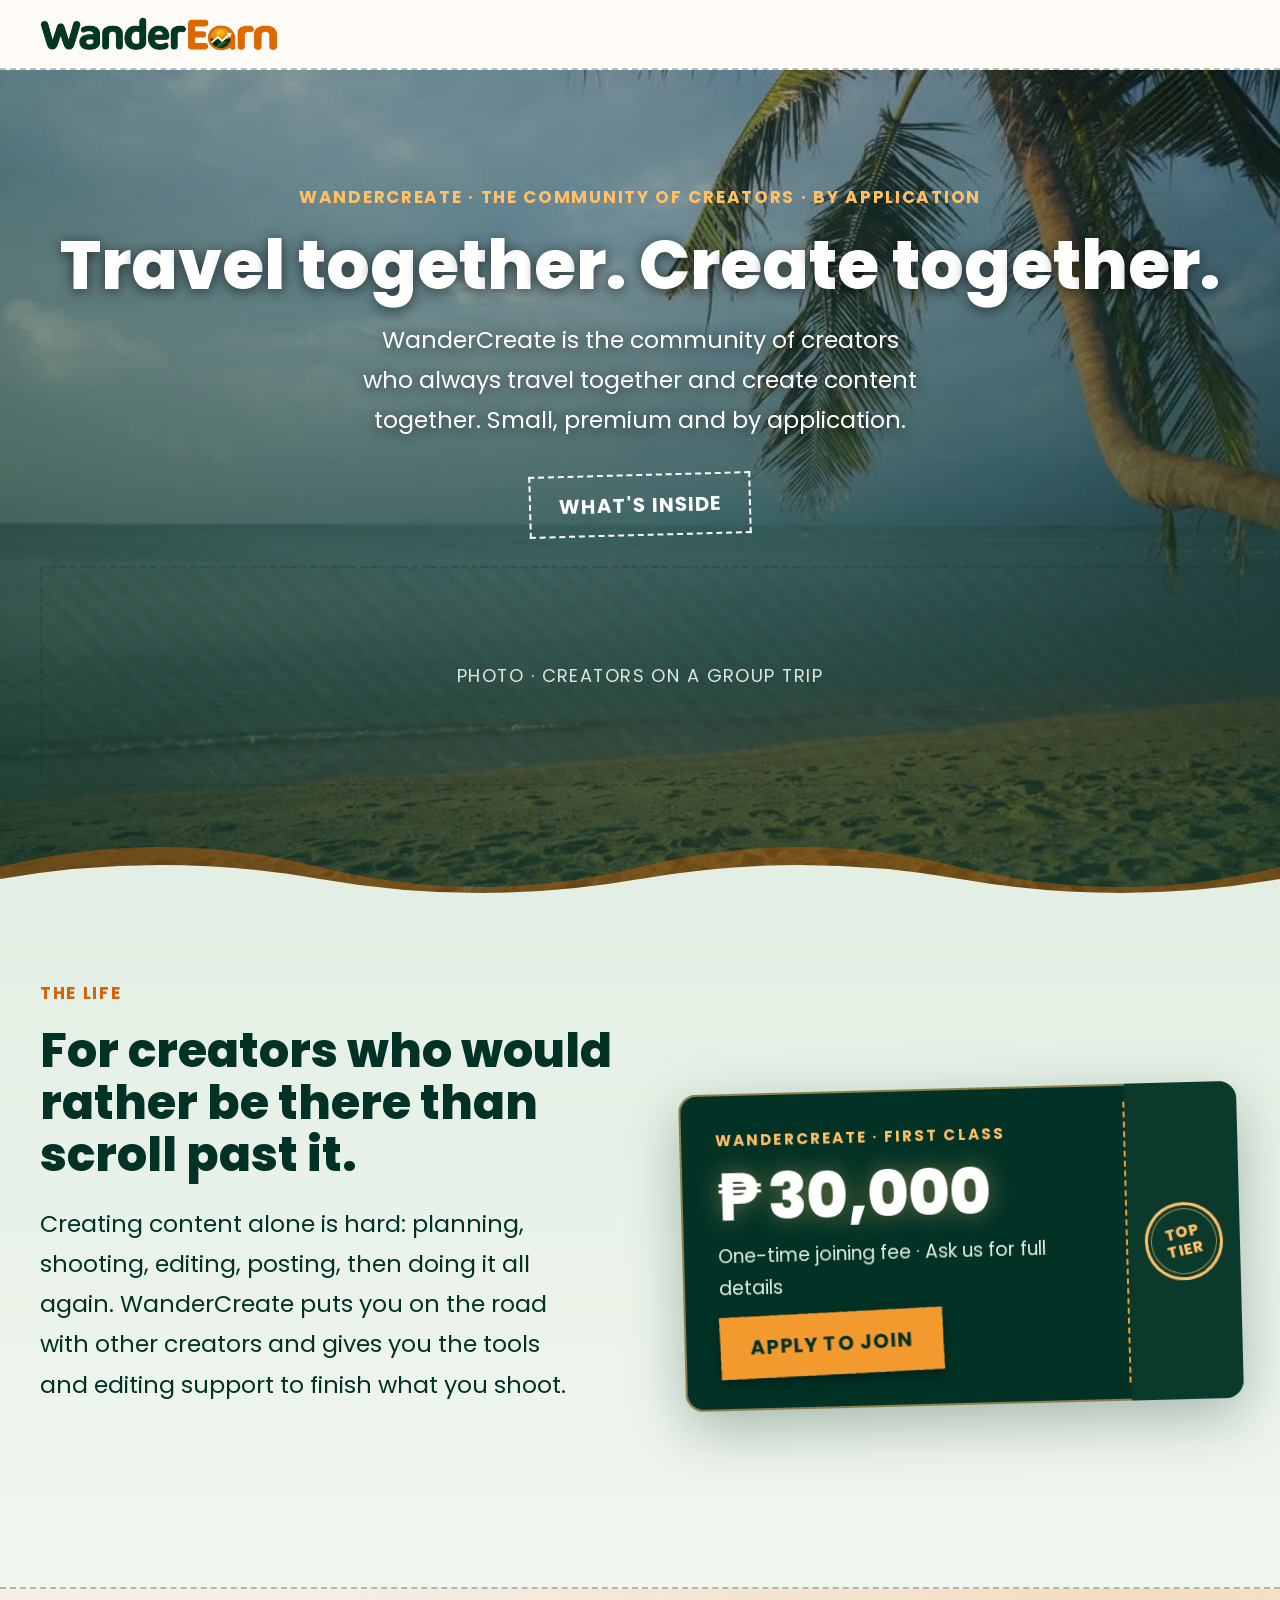
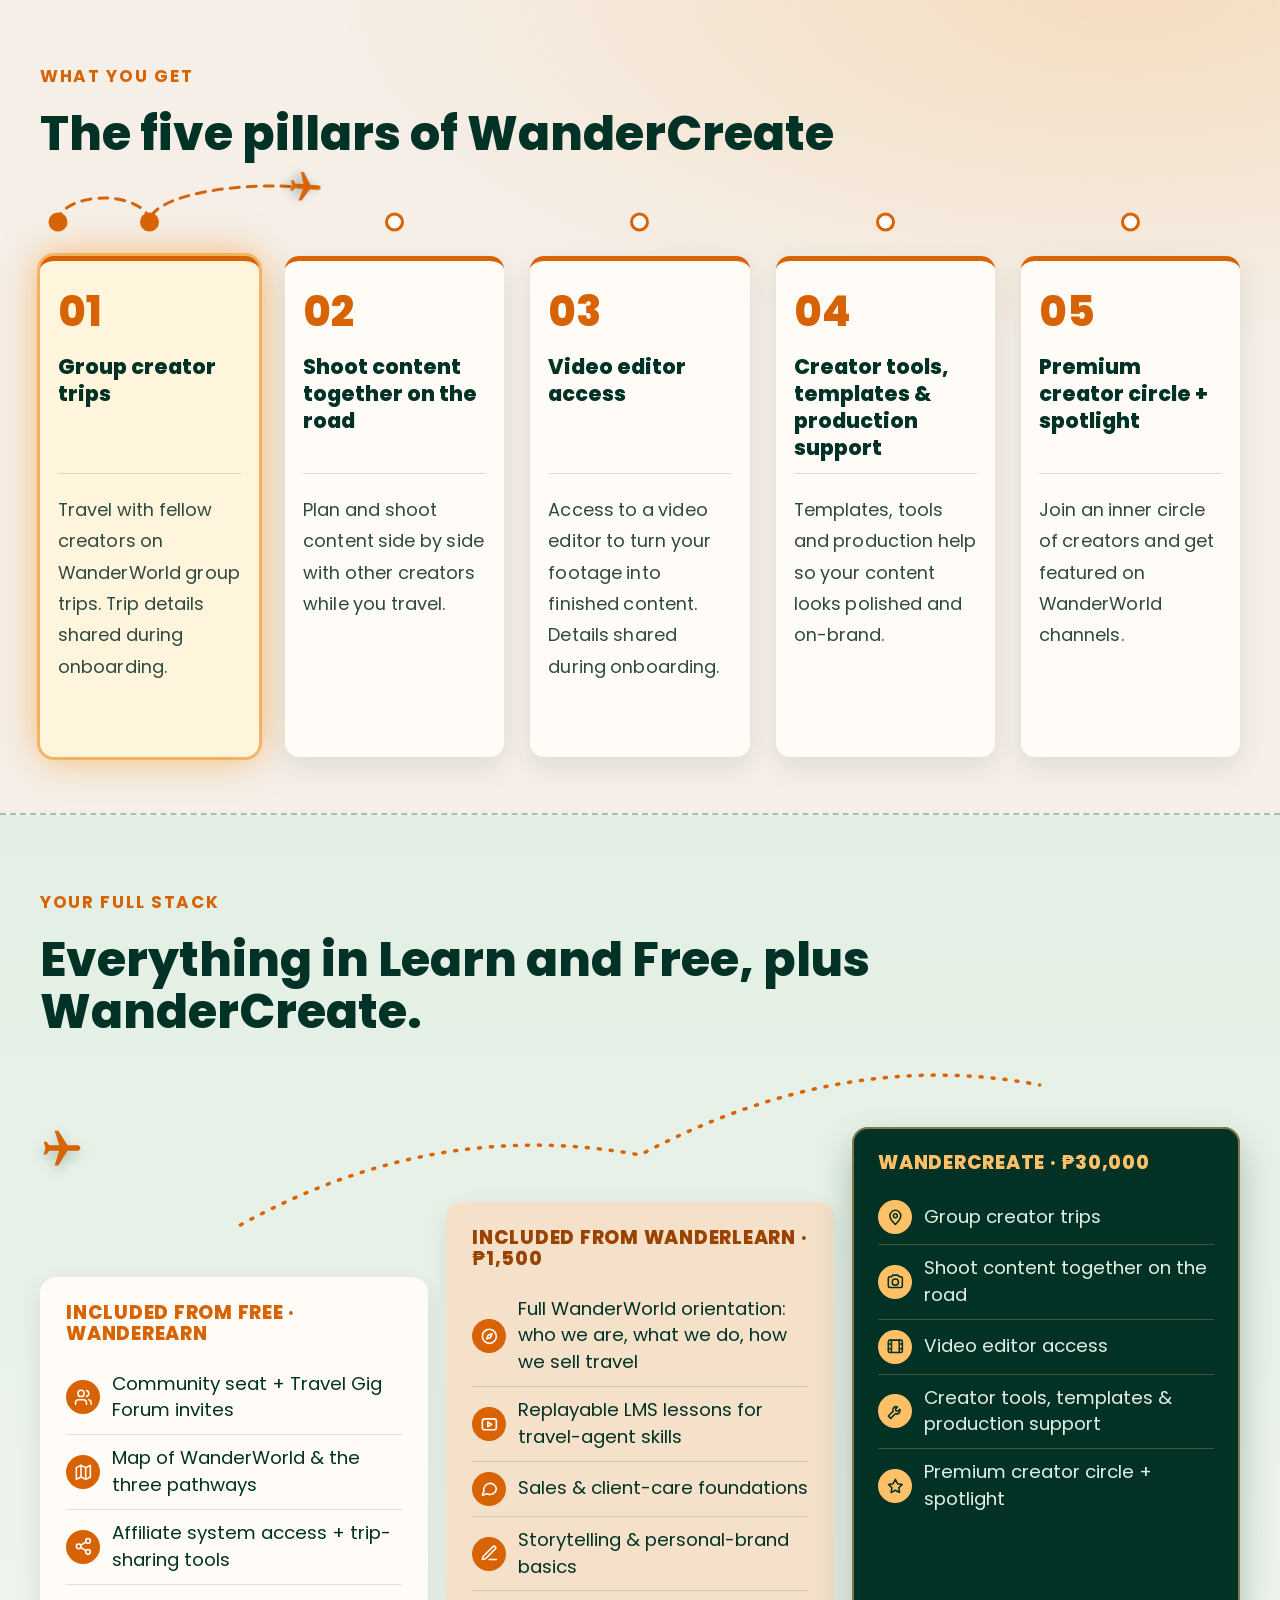
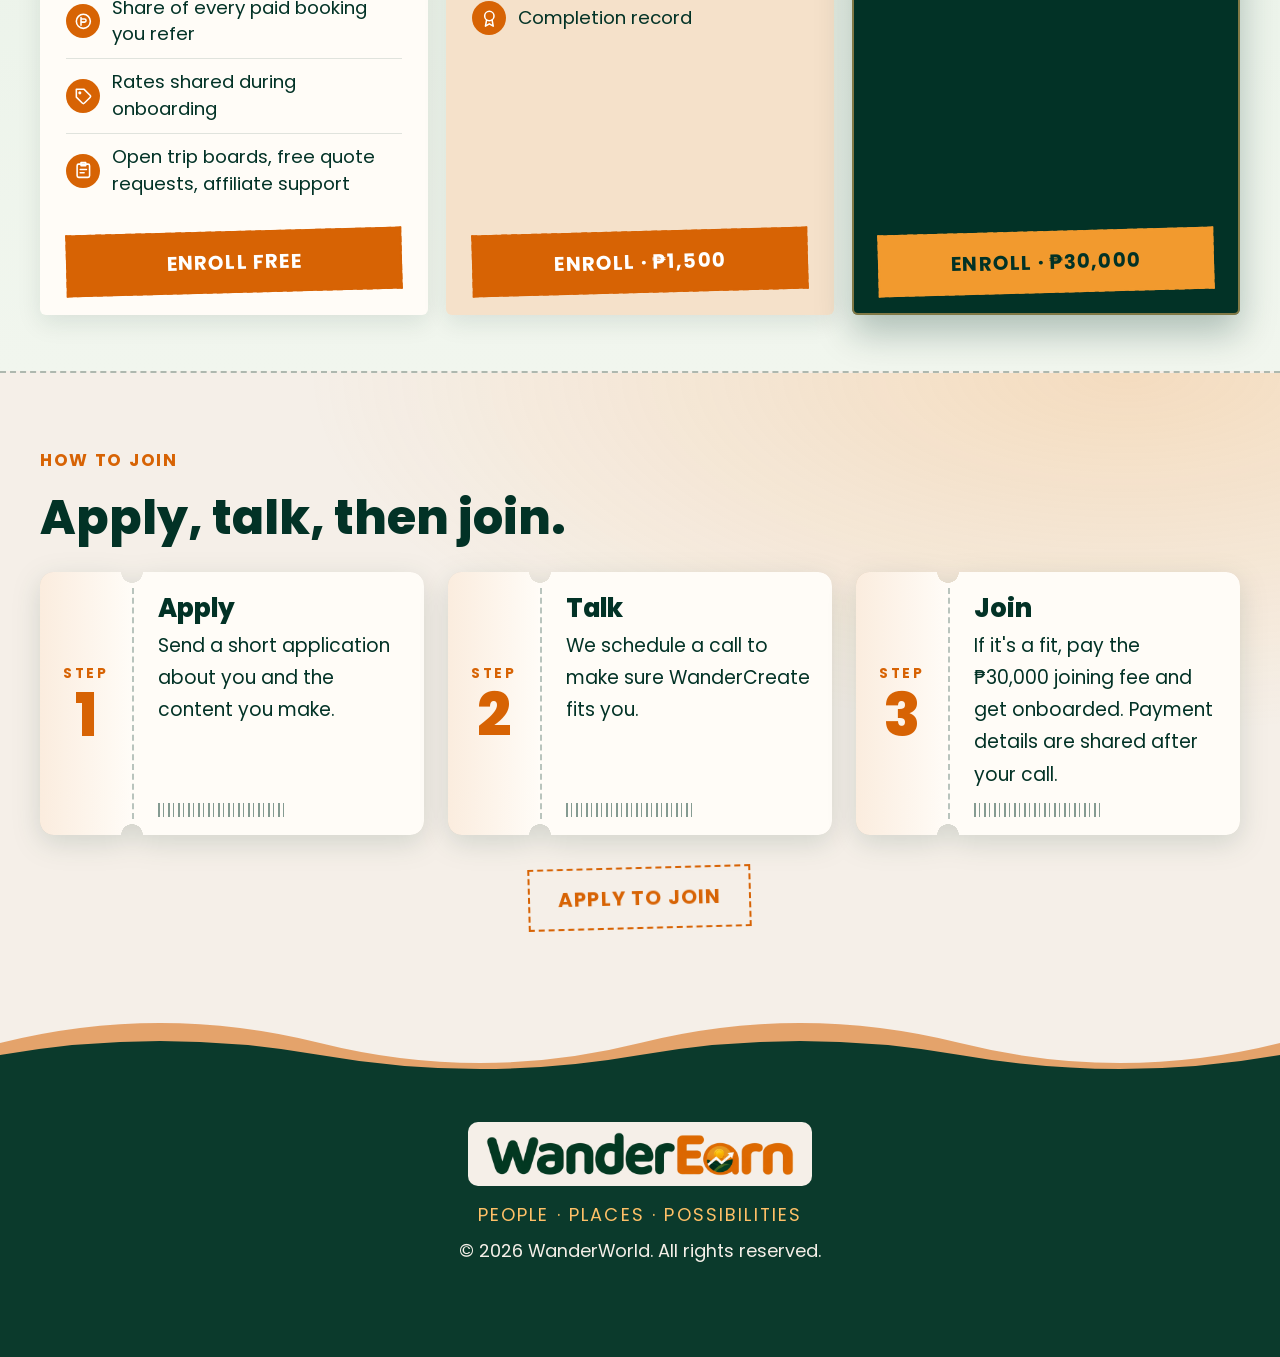
==== commit 1d4d77a3: "WanderEarn logo in header/footer and new tab icon Co-Authored-By: Claude Opus 5.5 <noreply@anthropic" ====
--- a/create.html
+++ b/create.html
@@ -1 +1 @@
-<!DOCTYPE html><!--tRg1_q_3_FuLfgITLlnjt--><html lang="en" class="__variable_0f235e __variable_272c0b"><head><meta charSet="utf-8"/><meta name="viewport" content="width=device-width, initial-scale=1"/><link rel="preload" href="/_next/static/media/0484562807a97172-s.p.woff2" as="font" crossorigin="" type="font/woff2"/><link rel="preload" href="/_next/static/media/2cc74b96cdc9383d-s.p.woff2" as="font" crossorigin="" type="font/woff2"/><link rel="preload" href="/_next/static/media/7c1535108079abc4-s.p.woff2" as="font" crossorigin="" type="font/woff2"/><link rel="preload" href="/_next/static/media/7db6c35d839a711c-s.p.woff2" as="font" crossorigin="" type="font/woff2"/><link rel="preload" href="/_next/static/media/8888a3826f4a3af4-s.p.woff2" as="font" crossorigin="" type="font/woff2"/><link rel="preload" href="/_next/static/media/8f91baacbcce7392-s.p.woff2" as="font" crossorigin="" type="font/woff2"/><link rel="preload" href="/_next/static/media/8ff022409545fb2d-s.p.woff2" as="font" crossorigin="" type="font/woff2"/><link rel="preload" href="/_next/static/media/b957ea75a84b6ea7-s.p.woff2" as="font" crossorigin="" type="font/woff2"/><link rel="preload" href="/_next/static/media/c99ef75952aca458-s.p.woff2" as="font" crossorigin="" type="font/woff2"/><link rel="preload" href="/_next/static/media/cf1f69a0c8aed54d-s.p.woff2" as="font" crossorigin="" type="font/woff2"/><link rel="preload" href="/_next/static/media/eafabf029ad39a43-s.p.woff2" as="font" crossorigin="" type="font/woff2"/><link rel="preload" as="image" href="/logo.png"/><link rel="stylesheet" href="/_next/static/css/f83b45e46a891dd3.css" data-precedence="next"/><link rel="preload" as="script" fetchPriority="low" href="/_next/static/chunks/webpack-1b377f46e72c49b6.js"/><script src="/_next/static/chunks/4bd1b696-c023c6e3521b1417.js" async=""></script><script src="/_next/static/chunks/255-73938ce8a8eac1ad.js" async=""></script><script src="/_next/static/chunks/main-app-f9b5d20365cb8be2.js" async=""></script><script src="/_next/static/chunks/619-ba102abea3e3d0e4.js" async=""></script><script src="/_next/static/chunks/app/create/page-50a910679b7e5bc0.js" async=""></script><meta name="next-size-adjust" content=""/><title>WanderCreate · ₱30,000 · The Community of Creators</title><meta name="description" content="The community of creators who always travel together and create content together. By application."/><meta name="robots" content="noindex"/><link rel="icon" href="/icon.png?e8aa23cd1e745026" type="image/png" sizes="512x512"/><script src="/_next/static/chunks/polyfills-42372ed130431b0a.js" noModule=""></script></head><body><div hidden=""><!--$--><!--/$--></div><header class="top"><div class="wrap bar"><a class="brand logolink" href="/"><img src="/logo.png" alt="WanderWorld" class="logo"/></a><nav><a href="/earn">Earn</a><a href="/learn">Learn</a><a href="/create">Create</a></nav></div></header><main><section class="hero"><video class="herovid" src="/hero.mp4" poster="/hero-poster.jpg" autoPlay="" muted="" loop="" playsInline="" preload="auto" aria-hidden="true"></video><div class="waves" aria-hidden="true"><svg viewBox="0 0 2400 80" preserveAspectRatio="none" class="w1"><path d="M0 40 Q150 0 300 40 T600 40 T900 40 T1200 40 T1500 40 T1800 40 T2100 40 T2400 40 V80 H0Z" fill="rgba(215,99,4,.45)"></path></svg><svg viewBox="0 0 2400 80" preserveAspectRatio="none" class="w2"><path d="M0 40 Q150 0 300 40 T600 40 T900 40 T1200 40 T1500 40 T1800 40 T2100 40 T2400 40 V80 H0Z" fill="#E3EFE4"></path></svg></div><div class="wrap"><p class="kicker">WANDERCREATE · THE COMMUNITY OF CREATORS · BY APPLICATION</p><h1><span aria-label="Travel together. Create together."><span aria-hidden="true"><span><span class="ww"><span class="wv" style="--i:0">T</span><span class="wv" style="--i:1">r</span><span class="wv" style="--i:2">a</span><span class="wv" style="--i:3">v</span><span class="wv" style="--i:4">e</span><span class="wv" style="--i:5">l</span></span></span><span> <span class="ww"><span class="wv" style="--i:6">t</span><span class="wv" style="--i:7">o</span><span class="wv" style="--i:8">g</span><span class="wv" style="--i:9">e</span><span class="wv" style="--i:10">t</span><span class="wv" style="--i:11">h</span><span class="wv" style="--i:12">e</span><span class="wv" style="--i:13">r</span><span class="wv" style="--i:14">.</span></span></span><span> <span class="ww"><span class="wv" style="--i:15">C</span><span class="wv" style="--i:16">r</span><span class="wv" style="--i:17">e</span><span class="wv" style="--i:18">a</span><span class="wv" style="--i:19">t</span><span class="wv" style="--i:20">e</span></span></span><span> <span class="ww"><span class="wv" style="--i:21">t</span><span class="wv" style="--i:22">o</span><span class="wv" style="--i:23">g</span><span class="wv" style="--i:24">e</span><span class="wv" style="--i:25">t</span><span class="wv" style="--i:26">h</span><span class="wv" style="--i:27">e</span><span class="wv" style="--i:28">r</span><span class="wv" style="--i:29">.</span></span></span></span></span></h1><p class="lede">WanderCreate is the community of creators who always travel together and create content together. Small, premium and by application.</p><a class="btn" href="https://m.me/your-wanderworld-page" target="_blank" rel="noopener noreferrer">APPLY TO JOIN</a> <a class="btn alt" href="#inside">WHAT&#x27;S INSIDE</a><div class="photo" role="img" aria-label="CREATORS ON A GROUP TRIP"><span>PHOTO · <!-- -->CREATORS ON A GROUP TRIP</span></div></div></section><section class="sec paper"><div class="wrap life"><div><p class="kicker">THE LIFE</p><h2>For creators who would rather be there than scroll past it.</h2><p class="lede">Creating content alone is hard: planning, shooting, editing, posting, then doing it all again. WanderCreate puts you on the road with other creators and gives you the tools and editing support to finish what you shoot.</p><div class="chips stamps"><span style="animation-name:stamp0">Group trips</span><span style="animation-name:stamp1">Shoot together</span><span style="animation-name:stamp2">Video editor</span><span style="animation-name:stamp3">Templates</span><span style="animation-name:stamp4">Spotlight</span></div></div><div class="gt"><div class="gt-in"><div class="gt-main"><p class="gt-k">WANDERCREATE · FIRST CLASS</p><strong class="gt-price"><span class="peso">₱</span>30,000</strong><p>One-time joining fee · Ask us for full details</p><a class="btn" href="https://m.me/your-wanderworld-page" target="_blank" rel="noopener noreferrer">APPLY TO JOIN</a></div><div class="gt-stub"><span class="gt-seal">TOP<br/>TIER</span></div></div></div></div></section><section class="sec" id="inside"><div class="wrap wide"><p class="kicker">WHAT YOU GET</p><h2>The five pillars of WanderCreate</h2><div class="grid five"><div class="flight" aria-hidden="true"></div><div class="card"><span class="num">0<!-- -->1</span><h3>Group creator trips</h3><p>Travel with fellow creators on WanderWorld group trips. Trip details shared during onboarding.</p></div><div class="card"><span class="num">0<!-- -->2</span><h3>Shoot content together on the road</h3><p>Plan and shoot content side by side with other creators while you travel.</p></div><div class="card"><span class="num">0<!-- -->3</span><h3>Video editor access</h3><p>Access to a video editor to turn your footage into finished content. Details shared during onboarding.</p></div><div class="card"><span class="num">0<!-- -->4</span><h3>Creator tools, templates &amp; production support</h3><p>Templates, tools and production help so your content looks polished and on-brand.</p></div><div class="card"><span class="num">0<!-- -->5</span><h3>Premium creator circle + spotlight</h3><p>Join an inner circle of creators and get featured on WanderWorld channels.</p></div></div></div></section><section class="sec paper"><div class="wrap"><p class="kicker">YOUR FULL STACK</p><h2>Everything in Learn and Free, plus WanderCreate.</h2><div class="st v1"><svg class="st-path" viewBox="0 0 1000 260" preserveAspectRatio="none" aria-hidden="true"><path d="M167 178 Q330 70 500 108 Q670 0 833 38" vector-effect="non-scaling-stroke"></path></svg><svg class="st-plane" viewBox="0 0 24 24" aria-hidden="true"><path d="M21 16v-2l-8-5V3.5c0-.83-.67-1.5-1.5-1.5S10 2.67 10 3.5V9l-8 5v2l8-2.5V19l-2 1.5V22l3.5-1 3.5 1v-1.5L13 19v-5.5l8 2.5z" fill-rule="evenodd"></path></svg><div class="st-grid"><div class="st-c st-0"><h3>INCLUDED FROM FREE · WANDEREARN</h3><ul class="sl"><li><span class="sl-i"><svg viewBox="0 0 24 24" aria-hidden="true"><path d="M16 21v-2a4 4 0 0 0-4-4H6a4 4 0 0 0-4 4v2"></path><circle cx="9" cy="7" r="4"></circle><path d="M22 21v-2a4 4 0 0 0-3-3.87M16 3.13a4 4 0 0 1 0 7.75"></path></svg></span><span>Community seat + Travel Gig Forum invites</span></li><li><span class="sl-i"><svg viewBox="0 0 24 24" aria-hidden="true"><path d="M3 6l6-3 6 3 6-3v15l-6 3-6-3-6 3z"></path><path d="M9 3v15M15 6v15"></path></svg></span><span>Map of WanderWorld &amp; the three pathways</span></li><li><span class="sl-i"><svg viewBox="0 0 24 24" aria-hidden="true"><circle cx="18" cy="5" r="3"></circle><circle cx="6" cy="12" r="3"></circle><circle cx="18" cy="19" r="3"></circle><path d="M8.6 13.5l6.8 4M15.4 6.5l-6.8 4"></path></svg></span><span>Affiliate system access + trip-sharing tools</span></li><li><span class="sl-i"><svg viewBox="0 0 24 24" aria-hidden="true"><circle cx="12" cy="12" r="9"></circle><path d="M9 9h4.5a2 2 0 0 1 0 4H9M9 7v10"></path></svg></span><span>Share of every paid booking you refer</span></li><li><span class="sl-i"><svg viewBox="0 0 24 24" aria-hidden="true"><path d="M20.6 13.4l-7.2 7.2a2 2 0 0 1-2.8 0L3 13V3h10l7.6 7.6a2 2 0 0 1 0 2.8z"></path><circle cx="7.5" cy="7.5" r="1"></circle></svg></span><span>Rates shared during onboarding</span></li><li><span class="sl-i"><svg viewBox="0 0 24 24" aria-hidden="true"><rect x="4" y="4" width="16" height="17" rx="2"></rect><path d="M9 2h6v4H9zM8 11h8M8 15h5"></path></svg></span><span>Open trip boards, free quote requests, affiliate support</span></li></ul><a class="btn st-btn" href="https://m.me/your-wanderworld-page" target="_blank" rel="noopener noreferrer">ENROLL FREE</a></div><div class="st-c st-1"><h3>INCLUDED FROM WANDERLEARN · ₱1,500</h3><ul class="sl"><li><span class="sl-i"><svg viewBox="0 0 24 24" aria-hidden="true"><circle cx="12" cy="12" r="9"></circle><path d="M15.5 8.5l-2 5-5 2 2-5z"></path></svg></span><span>Full WanderWorld orientation: who we are, what we do, how we sell travel</span></li><li><span class="sl-i"><svg viewBox="0 0 24 24" aria-hidden="true"><rect x="3" y="5" width="18" height="14" rx="3"></rect><path d="M10 9l5 3-5 3z"></path></svg></span><span>Replayable LMS lessons for travel-agent skills</span></li><li><span class="sl-i"><svg viewBox="0 0 24 24" aria-hidden="true"><path d="M21 12a8 8 0 0 1-11.7 7L3 21l2-5.3A8 8 0 1 1 21 12z"></path></svg></span><span>Sales &amp; client-care foundations</span></li><li><span class="sl-i"><svg viewBox="0 0 24 24" aria-hidden="true"><path d="M12 20h9M16.5 3.5a2.1 2.1 0 0 1 3 3L7 19l-4 1 1-4z"></path></svg></span><span>Storytelling &amp; personal-brand basics</span></li><li><span class="sl-i"><svg viewBox="0 0 24 24" aria-hidden="true"><circle cx="12" cy="9" r="6"></circle><path d="M8.5 14L7 22l5-3 5 3-1.5-8"></path></svg></span><span>Completion record</span></li></ul><a class="btn st-btn" href="https://m.me/your-wanderworld-page" target="_blank" rel="noopener noreferrer">ENROLL · ₱1,500</a></div><div class="st-c st-2"><h3>WANDERCREATE · ₱30,000</h3><ul class="sl"><li><span class="sl-i"><svg viewBox="0 0 24 24" aria-hidden="true"><path d="M12 21s7-6.2 7-11a7 7 0 0 0-14 0c0 4.8 7 11 7 11z"></path><circle cx="12" cy="10" r="2.5"></circle></svg></span><span>Group creator trips</span></li><li><span class="sl-i"><svg viewBox="0 0 24 24" aria-hidden="true"><path d="M3 8a2 2 0 0 1 2-2h2l2-2h6l2 2h2a2 2 0 0 1 2 2v10a2 2 0 0 1-2 2H5a2 2 0 0 1-2-2z"></path><circle cx="12" cy="13" r="4"></circle></svg></span><span>Shoot content together on the road</span></li><li><span class="sl-i"><svg viewBox="0 0 24 24" aria-hidden="true"><rect x="3" y="4" width="18" height="16" rx="2"></rect><path d="M7 4v16M17 4v16M3 9h4M3 15h4M17 9h4M17 15h4"></path></svg></span><span>Video editor access</span></li><li><span class="sl-i"><svg viewBox="0 0 24 24" aria-hidden="true"><path d="M14.7 6.3a4 4 0 0 0-5.4 5.4L3 18l3 3 6.3-6.3a4 4 0 0 0 5.4-5.4l-2.5 2.5-2.4-.6-.6-2.4z"></path></svg></span><span>Creator tools, templates &amp; production support</span></li><li><span class="sl-i"><svg viewBox="0 0 24 24" aria-hidden="true"><path d="M12 3l2.7 5.6 6.1.9-4.4 4.3 1 6.1L12 17l-5.4 2.9 1-6.1L3.2 9.5l6.1-.9z"></path></svg></span><span>Premium creator circle + spotlight</span></li></ul><a class="btn st-btn" href="https://m.me/your-wanderworld-page" target="_blank" rel="noopener noreferrer">ENROLL · ₱30,000</a></div></div></div></div></section><section class="sec" id="apply"><div class="wrap"><p class="kicker">HOW TO JOIN</p><h2>Apply, talk, then join.</h2><div class="tickets"><div class="tk"><div class="tk-in"><div class="tk-stub"><span>STEP</span><b>1</b></div><div class="tk-main"><h3>Apply</h3><p>Send a short application about you and the content you make.</p><i class="tk-bar" aria-hidden="true"></i></div></div></div><div class="tk"><div class="tk-in"><div class="tk-stub"><span>STEP</span><b>2</b></div><div class="tk-main"><h3>Talk</h3><p>We schedule a call to make sure WanderCreate fits you.</p><i class="tk-bar" aria-hidden="true"></i></div></div></div><div class="tk"><div class="tk-in"><div class="tk-stub"><span>STEP</span><b>3</b></div><div class="tk-main"><h3>Join</h3><p>If it&#x27;s a fit, pay the ₱30,000 joining fee and get onboarded. Payment details are shared after your call.</p><i class="tk-bar" aria-hidden="true"></i></div></div></div></div><p class="center" style="margin-top:32px"><a class="btn" href="https://m.me/your-wanderworld-page" target="_blank" rel="noopener noreferrer">APPLY TO JOIN</a></p></div></section><section class="sec paper"><div class="wrap"><p class="kicker">QUESTIONS</p><h2>Before you apply</h2><div class="faq"><details><summary>Why is it application-only?</summary><p>WanderCreate is a small community of creators who travel together. The application and call help make sure everyone is a good fit.</p></details><details><summary>What does the ₱30,000 cover?</summary><p>The one-time joining fee gives you WanderCreate membership plus everything in WanderLearn and the free tier. For what each trip includes, ask us during your call.</p></details><details><summary>How often are the group trips?</summary><p>Trip details are shared during onboarding. Ask us on your call.</p></details><details><summary>How does video editor access work?</summary><p>You get access to a video editor for your content. Details are shared during onboarding.</p></details><details><summary>Do I need to finish WanderLearn first?</summary><p>WanderLearn is included in your WanderCreate stack. Ask us on your call about the best order for you.</p></details></div></div></section><section class="sec"><div class="wrap"><p class="kicker">THE WANDERWORLD LADDER</p><h2>The top of the ladder</h2><p class="lede">Not ready for WanderCreate yet? Start free or begin with WanderLearn.</p><div class="steps"><a class="step" href="/earn"><span class="kicker">STEP 1 · THE AFFILIATE SYSTEM</span><strong class="price free">Free</strong><p>Join the community, get the map of WanderWorld, and start sharing trips through the affiliate system.</p><em>Where everyone starts</em><span class="go">JOIN FREE →</span><span class="orbit" aria-hidden="true"><span class="veh" style="--i:0;--rot:auto 90deg"><svg viewBox="0 0 24 24"><path d="M21 16v-2l-8-5V3.5c0-.83-.67-1.5-1.5-1.5S10 2.67 10 3.5V9l-8 5v2l8-2.5V19l-2 1.5V22l3.5-1 3.5 1v-1.5L13 19v-5.5l8 2.5z" fill-rule="evenodd"></path></svg></span><span class="veh" style="--i:1;--rot:auto 90deg"><svg viewBox="0 0 24 24"><path d="M21 16v-2l-8-5V3.5c0-.83-.67-1.5-1.5-1.5S10 2.67 10 3.5V9l-8 5v2l8-2.5V19l-2 1.5V22l3.5-1 3.5 1v-1.5L13 19v-5.5l8 2.5z" fill-rule="evenodd"></path></svg></span></span></a><a class="step" href="/learn"><span class="kicker">STEP 2 · THE PREMIER TRAVEL AGENT LEARNING INSTITUTION</span><strong class="price"><span class="peso">₱</span>1,500</strong><p>Learn who we are, what we do and how we sell travel, with replayable lessons and a completion record.</p><em>Includes everything in Free</em><span class="go">ENROLL →</span><span class="orbit" aria-hidden="true"><span class="veh" style="--i:0;--rot:0deg"><svg viewBox="0 0 24 24"><path d="M10.5 5v10.5H4zM12.5 3v12.5H20zM2 17.5h20l-3 4H5z" fill-rule="evenodd"></path></svg></span><span class="veh" style="--i:1;--rot:0deg"><svg viewBox="0 0 24 24"><path d="M10.5 5v10.5H4zM12.5 3v12.5H20zM2 17.5h20l-3 4H5z" fill-rule="evenodd"></path></svg></span></span></a><a class="step" href="/create"><span class="kicker">STEP 3 · THE COMMUNITY OF CREATORS</span><strong class="price"><span class="peso">₱</span>30,000</strong><p>Travel together, create content together, with video-editor access and production support.</p><em>Includes everything in Learn + Free</em><span class="go">APPLY →</span><span class="orbit" aria-hidden="true"><span class="veh" style="--i:0;--rot:0deg"><svg viewBox="0 0 24 24"><path d="M18.92 6.01C18.72 5.42 18.16 5 17.5 5h-11c-.66 0-1.21.42-1.42 1.01L3 12v8c0 .55.45 1 1 1h1c.55 0 1-.45 1-1v-1h12v1c0 .55.45 1 1 1h1c.55 0 1-.45 1-1v-8l-2.08-5.99zM6.5 16c-.83 0-1.5-.67-1.5-1.5S5.67 13 6.5 13s1.5.67 1.5 1.5S7.33 16 6.5 16zm11 0c-.83 0-1.5-.67-1.5-1.5s.67-1.5 1.5-1.5 1.5.67 1.5 1.5-.67 1.5-1.5 1.5zM5 11l1.5-4.5h11L19 11H5z" fill-rule="evenodd"></path></svg></span><span class="veh" style="--i:1;--rot:0deg"><svg viewBox="0 0 24 24"><path d="M18.92 6.01C18.72 5.42 18.16 5 17.5 5h-11c-.66 0-1.21.42-1.42 1.01L3 12v8c0 .55.45 1 1 1h1c.55 0 1-.45 1-1v-1h12v1c0 .55.45 1 1 1h1c.55 0 1-.45 1-1v-8l-2.08-5.99zM6.5 16c-.83 0-1.5-.67-1.5-1.5S5.67 13 6.5 13s1.5.67 1.5 1.5S7.33 16 6.5 16zm11 0c-.83 0-1.5-.67-1.5-1.5s.67-1.5 1.5-1.5 1.5.67 1.5 1.5-.67 1.5-1.5 1.5zM5 11l1.5-4.5h11L19 11H5z" fill-rule="evenodd"></path></svg></span></span></a></div></div></section><div class="footwave"><div class="waves" aria-hidden="true"><svg viewBox="0 0 2400 80" preserveAspectRatio="none" class="w1"><path d="M0 40 Q150 0 300 40 T600 40 T900 40 T1200 40 T1500 40 T1800 40 T2100 40 T2400 40 V80 H0Z" fill="rgba(215,99,4,.6)"></path></svg><svg viewBox="0 0 2400 80" preserveAspectRatio="none" class="w2"><path d="M0 40 Q150 0 300 40 T600 40 T900 40 T1200 40 T1500 40 T1800 40 T2100 40 T2400 40 V80 H0Z" fill="#0B3A2C"></path></svg></div></div><footer class="foot"><div class="wrap"><img src="/logo.png" alt="WanderWorld" class="logo big"/><p>PEOPLE · PLACES · POSSIBILITIES</p><nav><a href="/">HOME</a><a href="/earn">WANDEREARN</a><a href="/learn">WANDERLEARN</a><a href="/create">WANDERCREATE</a></nav><small>© 2026 WanderWorld. All rights reserved.</small></div></footer><a class="btn sticky" href="https://m.me/your-wanderworld-page" target="_blank" rel="noopener noreferrer">APPLY TO JOIN</a></main><!--$--><!--/$--><script src="/_next/static/chunks/webpack-1b377f46e72c49b6.js" id="_R_" async=""></script><script>(self.__next_f=self.__next_f||[]).push([0])</script><script>self.__next_f.push([1,"1:\"$Sreact.fragment\"\n2:I[2619,[\"619\",\"static/chunks/619-ba102abea3e3d0e4.js\",\"323\",\"static/chunks/app/create/page-50a910679b7e5bc0.js\"],\"\"]\n3:I[9766,[],\"\"]\n4:I[8924,[],\"\"]\n18:I[7150,[],\"\"]\n:HL[\"/_next/static/media/0484562807a97172-s.p.woff2\",\"font\",{\"crossOrigin\":\"\",\"type\":\"font/woff2\"}]\n:HL[\"/_next/static/media/2cc74b96cdc9383d-s.p.woff2\",\"font\",{\"crossOrigin\":\"\",\"type\":\"font/woff2\"}]\n:HL[\"/_next/static/media/7c1535108079abc4-s.p.woff2\",\"font\",{\"crossOrigin\":\"\",\"type\":\"font/woff2\"}]\n:HL[\"/_next/static/media/7db6c35d839a711c-s.p.woff2\",\"font\",{\"crossOrigin\":\"\",\"type\":\"font/woff2\"}]\n:HL[\"/_next/static/media/8888a3826f4a3af4-s.p.woff2\",\"font\",{\"crossOrigin\":\"\",\"type\":\"font/woff2\"}]\n:HL[\"/_next/static/media/8f91baacbcce7392-s.p.woff2\",\"font\",{\"crossOrigin\":\"\",\"type\":\"font/woff2\"}]\n:HL[\"/_next/static/media/8ff022409545fb2d-s.p.woff2\",\"font\",{\"crossOrigin\":\"\",\"type\":\"font/woff2\"}]\n:HL[\"/_next/static/media/b957ea75a84b6ea7-s.p.woff2\",\"font\",{\"crossOrigin\":\"\",\"type\":\"font/woff2\"}]\n:HL[\"/_next/static/media/c99ef75952aca458-s.p.woff2\",\"font\",{\"crossOrigin\":\"\",\"type\":\"font/woff2\"}]\n:HL[\"/_next/static/media/cf1f69a0c8aed54d-s.p.woff2\",\"font\",{\"crossOrigin\":\"\",\"type\":\"font/woff2\"}]\n:HL[\"/_next/static/media/eafabf029ad39a43-s.p.woff2\",\"font\",{\"crossOrigin\":\"\",\"type\":\"font/woff2\"}]\n:HL[\"/_next/static/css/f83b45e46a891dd3.css\",\"style\"]\n"])</script><script>self.__next_f.push([1,"0:{\"P\":null,\"b\":\"tRg1_q_3_FuLfgITLlnjt\",\"p\":\"\",\"c\":[\"\",\"create\"],\"i\":false,\"f\":[[[\"\",{\"children\":[\"create\",{\"children\":[\"__PAGE__\",{}]}]},\"$undefined\",\"$undefined\",true],[\"\",[\"$\",\"$1\",\"c\",{\"children\":[[[\"$\",\"link\",\"0\",{\"rel\":\"stylesheet\",\"href\":\"/_next/static/css/f83b45e46a891dd3.css\",\"precedence\":\"next\",\"crossOrigin\":\"$undefined\",\"nonce\":\"$undefined\"}]],[\"$\",\"html\",null,{\"lang\":\"en\",\"className\":\"__variable_0f235e __variable_272c0b\",\"children\":[\"$\",\"body\",null,{\"children\":[[\"$\",\"header\",null,{\"className\":\"top\",\"children\":[\"$\",\"div\",null,{\"className\":\"wrap bar\",\"children\":[[\"$\",\"$L2\",null,{\"href\":\"/\",\"className\":\"brand logolink\",\"children\":[\"$\",\"img\",null,{\"src\":\"/logo.png\",\"alt\":\"WanderWorld\",\"className\":\"logo\"}]}],[\"$\",\"nav\",null,{\"children\":[[\"$\",\"$L2\",null,{\"href\":\"/earn\",\"children\":\"Earn\"}],[\"$\",\"$L2\",null,{\"href\":\"/learn\",\"children\":\"Learn\"}],[\"$\",\"$L2\",null,{\"href\":\"/create\",\"children\":\"Create\"}]]}]]}]}],[\"$\",\"$L3\",null,{\"parallelRouterKey\":\"children\",\"error\":\"$undefined\",\"errorStyles\":\"$undefined\",\"errorScripts\":\"$undefined\",\"template\":[\"$\",\"$L4\",null,{}],\"templateStyles\":\"$undefined\",\"templateScripts\":\"$undefined\",\"notFound\":[[[\"$\",\"title\",null,{\"children\":\"404: This page could not be found.\"}],[\"$\",\"div\",null,{\"style\":{\"fontFamily\":\"system-ui,\\\"Segoe UI\\\",Roboto,Helvetica,Arial,sans-serif,\\\"Apple Color Emoji\\\",\\\"Segoe UI Emoji\\\"\",\"height\":\"100vh\",\"textAlign\":\"center\",\"display\":\"flex\",\"flexDirection\":\"column\",\"alignItems\":\"center\",\"justifyContent\":\"center\"},\"children\":[\"$\",\"div\",null,{\"children\":[[\"$\",\"style\",null,{\"dangerouslySetInnerHTML\":{\"__html\":\"body{color:#000;background:#fff;margin:0}.next-error-h1{border-right:1px solid rgba(0,0,0,.3)}@media (prefers-color-scheme:dark){body{color:#fff;background:#000}.next-error-h1{border-right:1px solid rgba(255,255,255,.3)}}\"}}],[\"$\",\"h1\",null,{\"className\":\"next-error-h1\",\"style\":{\"display\":\"inline-block\",\"margin\":\"0 20px 0 0\",\"padding\":\"0 23px 0 0\",\"fontSize\":24,\"fontWeight\":500,\"verticalAlign\":\"top\",\"lineHeight\":\"49px\"},\"children\":404}],[\"$\",\"div\",null,{\"style\":{\"display\":\"inline-block\"},\"children\":[\"$\",\"h2\",null,{\"style\":{\"fontSize\":14,\"fontWeight\":400,\"lineHeight\":\"49px\",\"margin\":0},\"children\":\"This page could not be found.\"}]}]]}]}]],[]],\"forbidden\":\"$undefined\",\"unauthorized\":\"$undefined\"}]]}]}]]}],{\"children\":[\"create\",[\"$\",\"$1\",\"c\",{\"children\":[null,[\"$\",\"$L3\",null,{\"parallelRouterKey\":\"children\",\"error\":\"$undefined\",\"errorStyles\":\"$undefined\",\"errorScripts\":\"$undefined\",\"template\":[\"$\",\"$L4\",null,{}],\"templateStyles\":\"$undefined\",\"templateScripts\":\"$undefined\",\"notFound\":\"$undefined\",\"forbidden\":\"$undefined\",\"unauthorized\":\"$undefined\"}]]}],{\"children\":[\"__PAGE__\",[\"$\",\"$1\",\"c\",{\"children\":[[\"$\",\"main\",null,{\"children\":[[\"$\",\"section\",null,{\"className\":\"hero\",\"children\":[[[\"$\",\"video\",null,{\"className\":\"herovid\",\"src\":\"/hero.mp4\",\"poster\":\"/hero-poster.jpg\",\"autoPlay\":true,\"muted\":true,\"loop\":true,\"playsInline\":true,\"preload\":\"auto\",\"aria-hidden\":\"true\"}],[\"$\",\"div\",null,{\"className\":\"waves\",\"aria-hidden\":\"true\",\"children\":[[\"$\",\"svg\",null,{\"viewBox\":\"0 0 2400 80\",\"preserveAspectRatio\":\"none\",\"className\":\"w1\",\"children\":[\"$\",\"path\",null,{\"d\":\"M0 40 Q150 0 300 40 T600 40 T900 40 T1200 40 T1500 40 T1800 40 T2100 40 T2400 40 V80 H0Z\",\"fill\":\"rgba(215,99,4,.45)\"}]}],[\"$\",\"svg\",null,{\"viewBox\":\"0 0 2400 80\",\"preserveAspectRatio\":\"none\",\"className\":\"w2\",\"children\":[\"$\",\"path\",null,{\"d\":\"M0 40 Q150 0 300 40 T600 40 T900 40 T1200 40 T1500 40 T1800 40 T2100 40 T2400 40 V80 H0Z\",\"fill\":\"#E3EFE4\"}]}]]}]],[\"$\",\"div\",null,{\"className\":\"wrap\",\"children\":[[\"$\",\"p\",null,{\"className\":\"kicker\",\"children\":\"WANDERCREATE · THE COMMUNITY OF CREATORS · BY APPLICATION\"}],[\"$\",\"h1\",null,{\"children\":[\"$\",\"span\",null,{\"aria-label\":\"Travel together. Create together.\",\"children\":[[\"$\",\"span\",\"0\",{\"aria-hidden\":\"true\",\"children\":[false,[[\"$\",\"span\",\"0\",{\"children\":[false,[\"$\",\"span\",null,{\"className\":\"ww\",\"children\":[[\"$\",\"span\",\"1\",{\"className\":\"wv\",\"style\":{\"--i\":0},\"children\":\"T\"}],[\"$\",\"span\",\"2\",{\"className\":\"wv\",\"style\":{\"--i\":1},\"children\":\"r\"}],[\"$\",\"span\",\"3\",{\"className\":\"wv\",\"style\":{\"--i\":2},\"children\":\"a\"}],[\"$\",\"span\",\"4\",{\"className\":\"wv\",\"style\":{\"--i\":3},\"children\":\"v\"}],[\"$\",\"span\",\"5\",{\"className\":\"wv\",\"style\":{\"--i\":4},\"children\":\"e\"}],[\"$\",\"span\",\"6\",{\"className\":\"wv\",\"style\":{\"--i\":5},\"children\":\"l\"}]]}]]}],[\"$\",\"span\",\"1\",{\"children\":[\" \",[\"$\",\"span\",null,{\"className\":\"ww\",\"children\":[[\"$\",\"span\",\"7\",{\"className\":\"wv\",\"style\":{\"--i\":6},\"children\":\"t\"}],[\"$\",\"span\",\"8\",{\"className\":\"wv\",\"style\":{\"--i\":7},\"children\":\"o\"}],[\"$\",\"span\",\"9\",{\"className\":\"wv\",\"style\":{\"--i\":8},\"children\":\"g\"}],[\"$\",\"span\",\"10\",{\"className\":\"wv\",\"style\":{\"--i\":9},\"children\":\"e\"}],[\"$\",\"span\",\"11\",{\"className\":\"wv\",\"style\":{\"--i\":10},\"children\":\"t\"}],[\"$\",\"span\",\"12\",{\"className\":\"wv\",\"style\":{\"--i\":11},\"children\":\"h\"}],[\"$\",\"span\",\"13\",{\"className\":\"wv\",\"style\":{\"--i\":12},\"children\":\"e\"}],[\"$\",\"span\",\"14\",{\"className\":\"wv\",\"style\":{\"--i\":13},\"children\":\"r\"}],[\"$\",\"span\",\"15\",{\"className\":\"wv\",\"style\":{\"--i\":14},\"children\":\".\"}]]}]]}],[\"$\",\"span\",\"2\",{\"children\":[\" \",[\"$\",\"span\",null,{\"className\":\"ww\",\"children\":[[\"$\",\"span\",\"16\",{\"className\":\"wv\",\"style\":{\"--i\":15},\"children\":\"C\"}],\"$L5\",\"$L6\",\"$L7\",\"$L8\",\"$L9\"]}]]}],\"$La\"]]}]]}]}],\"$Lb\",\"$Lc\",\" \",\"$Ld\",\"$Le\"]}]]}],\"$Lf\",\"$L10\",\"$L11\",\"$L12\",\"$L13\",\"$L14\",\"$L15\"]}],null,\"$L16\"]}],{},null,false]},null,false]},null,false],\"$L17\",false]],\"m\":\"$undefined\",\"G\":[\"$18\",[]],\"s\":false,\"S\":true}\n"])</script><script>self.__next_f.push([1,"19:I[3436,[\"619\",\"static/chunks/619-ba102abea3e3d0e4.js\",\"323\",\"static/chunks/app/create/page-50a910679b7e5bc0.js\"],\"default\"]\n20:I[4431,[],\"OutletBoundary\"]\n22:I[5278,[],\"AsyncMetadataOutlet\"]\n24:I[4431,[],\"ViewportBoundary\"]\n26:I[4431,[],\"MetadataBoundary\"]\n27:\"$Sreact.suspense\"\n5:[\"$\",\"span\",\"17\",{\"className\":\"wv\",\"style\":{\"--i\":16},\"children\":\"r\"}]\n6:[\"$\",\"span\",\"18\",{\"className\":\"wv\",\"style\":{\"--i\":17},\"children\":\"e\"}]\n7:[\"$\",\"span\",\"19\",{\"className\":\"wv\",\"style\":{\"--i\":18},\"children\":\"a\"}]\n8:[\"$\",\"span\",\"20\",{\"className\":\"wv\",\"style\":{\"--i\":19},\"children\":\"t\"}]\n9:[\"$\",\"span\",\"21\",{\"className\":\"wv\",\"style\":{\"--i\":20},\"children\":\"e\"}]\n"])</script><script>self.__next_f.push([1,"a:[\"$\",\"span\",\"3\",{\"children\":[\" \",[\"$\",\"span\",null,{\"className\":\"ww\",\"children\":[[\"$\",\"span\",\"22\",{\"className\":\"wv\",\"style\":{\"--i\":21},\"children\":\"t\"}],[\"$\",\"span\",\"23\",{\"className\":\"wv\",\"style\":{\"--i\":22},\"children\":\"o\"}],[\"$\",\"span\",\"24\",{\"className\":\"wv\",\"style\":{\"--i\":23},\"children\":\"g\"}],[\"$\",\"span\",\"25\",{\"className\":\"wv\",\"style\":{\"--i\":24},\"children\":\"e\"}],[\"$\",\"span\",\"26\",{\"className\":\"wv\",\"style\":{\"--i\":25},\"children\":\"t\"}],[\"$\",\"span\",\"27\",{\"className\":\"wv\",\"style\":{\"--i\":26},\"children\":\"h\"}],[\"$\",\"span\",\"28\",{\"className\":\"wv\",\"style\":{\"--i\":27},\"children\":\"e\"}],[\"$\",\"span\",\"29\",{\"className\":\"wv\",\"style\":{\"--i\":28},\"children\":\"r\"}],[\"$\",\"span\",\"30\",{\"className\":\"wv\",\"style\":{\"--i\":29},\"children\":\".\"}]]}]]}]\n"])</script><script>self.__next_f.push([1,"b:[\"$\",\"p\",null,{\"className\":\"lede\",\"children\":\"WanderCreate is the community of creators who always travel together and create content together. Small, premium and by application.\"}]\nc:[\"$\",\"a\",null,{\"className\":\"btn\",\"href\":\"https://m.me/your-wanderworld-page\",\"target\":\"_blank\",\"rel\":\"noopener noreferrer\",\"children\":\"APPLY TO JOIN\"}]\nd:[\"$\",\"a\",null,{\"className\":\"btn alt\",\"href\":\"#inside\",\"children\":\"WHAT'S INSIDE\"}]\ne:[\"$\",\"div\",null,{\"className\":\"photo\",\"role\":\"img\",\"aria-label\":\"CREATORS ON A GROUP TRIP\",\"children\":[\"$\",\"span\",null,{\"children\":[\"PHOTO · \",\"CREATORS ON A GROUP TRIP\"]}]}]\n"])</script><script>self.__next_f.push([1,"f:[\"$\",\"section\",null,{\"className\":\"sec paper\",\"children\":[\"$\",\"div\",null,{\"className\":\"wrap life\",\"children\":[[\"$\",\"div\",null,{\"children\":[[\"$\",\"p\",null,{\"className\":\"kicker\",\"children\":\"THE LIFE\"}],[\"$\",\"h2\",null,{\"children\":\"For creators who would rather be there than scroll past it.\"}],[\"$\",\"p\",null,{\"className\":\"lede\",\"children\":\"Creating content alone is hard: planning, shooting, editing, posting, then doing it all again. WanderCreate puts you on the road with other creators and gives you the tools and editing support to finish what you shoot.\"}],[\"$\",\"div\",null,{\"className\":\"chips stamps\",\"children\":[[\"$\",\"span\",\"Group trips\",{\"style\":{\"animationName\":\"stamp0\"},\"children\":\"Group trips\"}],[\"$\",\"span\",\"Shoot together\",{\"style\":{\"animationName\":\"stamp1\"},\"children\":\"Shoot together\"}],[\"$\",\"span\",\"Video editor\",{\"style\":{\"animationName\":\"stamp2\"},\"children\":\"Video editor\"}],[\"$\",\"span\",\"Templates\",{\"style\":{\"animationName\":\"stamp3\"},\"children\":\"Templates\"}],[\"$\",\"span\",\"Spotlight\",{\"style\":{\"animationName\":\"stamp4\"},\"children\":\"Spotlight\"}]]}]]}],[\"$\",\"div\",null,{\"className\":\"gt\",\"children\":[\"$\",\"div\",null,{\"className\":\"gt-in\",\"children\":[[\"$\",\"div\",null,{\"className\":\"gt-main\",\"children\":[[\"$\",\"p\",null,{\"className\":\"gt-k\",\"children\":\"WANDERCREATE · FIRST CLASS\"}],[\"$\",\"strong\",null,{\"className\":\"gt-price\",\"children\":[[\"$\",\"span\",null,{\"className\":\"peso\",\"children\":\"₱\"}],\"30,000\"]}],[\"$\",\"p\",null,{\"children\":\"One-time joining fee · Ask us for full details\"}],[\"$\",\"a\",null,{\"className\":\"btn\",\"href\":\"https://m.me/your-wanderworld-page\",\"target\":\"_blank\",\"rel\":\"noopener noreferrer\",\"children\":\"APPLY TO JOIN\"}]]}],[\"$\",\"div\",null,{\"className\":\"gt-stub\",\"children\":[\"$\",\"span\",null,{\"className\":\"gt-seal\",\"children\":[\"TOP\",[\"$\",\"br\",null,{}],\"TIER\"]}]}]]}]}]]}]}]\n"])</script><script>self.__next_f.push([1,"10:[\"$\",\"section\",null,{\"className\":\"sec\",\"id\":\"inside\",\"children\":[\"$\",\"div\",null,{\"className\":\"wrap wide\",\"children\":[[\"$\",\"p\",null,{\"className\":\"kicker\",\"children\":\"WHAT YOU GET\"}],[\"$\",\"h2\",null,{\"children\":\"The five pillars of WanderCreate\"}],[\"$\",\"div\",null,{\"className\":\"grid five\",\"children\":[[\"$\",\"$L19\",null,{}],[[\"$\",\"div\",\"Group creator trips\",{\"className\":\"card\",\"children\":[[\"$\",\"span\",null,{\"className\":\"num\",\"children\":[\"0\",1]}],[\"$\",\"h3\",null,{\"children\":\"Group creator trips\"}],[\"$\",\"p\",null,{\"children\":\"Travel with fellow creators on WanderWorld group trips. Trip details shared during onboarding.\"}]]}],[\"$\",\"div\",\"Shoot content together on the road\",{\"className\":\"card\",\"children\":[[\"$\",\"span\",null,{\"className\":\"num\",\"children\":[\"0\",2]}],[\"$\",\"h3\",null,{\"children\":\"Shoot content together on the road\"}],[\"$\",\"p\",null,{\"children\":\"Plan and shoot content side by side with other creators while you travel.\"}]]}],[\"$\",\"div\",\"Video editor access\",{\"className\":\"card\",\"children\":[[\"$\",\"span\",null,{\"className\":\"num\",\"children\":[\"0\",3]}],[\"$\",\"h3\",null,{\"children\":\"Video editor access\"}],[\"$\",\"p\",null,{\"children\":\"Access to a video editor to turn your footage into finished content. Details shared during onboarding.\"}]]}],[\"$\",\"div\",\"Creator tools, templates \u0026 production support\",{\"className\":\"card\",\"children\":[[\"$\",\"span\",null,{\"className\":\"num\",\"children\":[\"0\",4]}],[\"$\",\"h3\",null,{\"children\":\"Creator tools, templates \u0026 production support\"}],[\"$\",\"p\",null,{\"children\":\"Templates, tools and production help so your content looks polished and on-brand.\"}]]}],[\"$\",\"div\",\"Premium creator circle + spotlight\",{\"className\":\"card\",\"children\":[[\"$\",\"span\",null,{\"className\":\"num\",\"children\":[\"0\",5]}],[\"$\",\"h3\",null,{\"children\":\"Premium creator circle + spotlight\"}],[\"$\",\"p\",null,{\"children\":\"Join an inner circle of creators and get featured on WanderWorld channels.\"}]]}]]]}]]}]}]\n"])</script><script>self.__next_f.push([1,"11:[\"$\",\"section\",null,{\"className\":\"sec paper\",\"children\":[\"$\",\"div\",null,{\"className\":\"wrap\",\"children\":[[\"$\",\"p\",null,{\"className\":\"kicker\",\"children\":\"YOUR FULL STACK\"}],[\"$\",\"h2\",null,{\"children\":\"Everything in Learn and Free, plus WanderCreate.\"}],[\"$\",\"div\",null,{\"className\":\"st v1\",\"children\":[[\"$\",\"svg\",null,{\"className\":\"st-path\",\"viewBox\":\"0 0 1000 260\",\"preserveAspectRatio\":\"none\",\"aria-hidden\":\"true\",\"children\":[\"$\",\"path\",null,{\"d\":\"M167 178 Q330 70 500 108 Q670 0 833 38\",\"vectorEffect\":\"non-scaling-stroke\"}]}],[\"$\",\"svg\",null,{\"className\":\"st-plane\",\"viewBox\":\"0 0 24 24\",\"aria-hidden\":\"true\",\"children\":[\"$\",\"path\",null,{\"d\":\"M21 16v-2l-8-5V3.5c0-.83-.67-1.5-1.5-1.5S10 2.67 10 3.5V9l-8 5v2l8-2.5V19l-2 1.5V22l3.5-1 3.5 1v-1.5L13 19v-5.5l8 2.5z\",\"fillRule\":\"evenodd\"}]}],[\"$\",\"div\",null,{\"className\":\"st-grid\",\"children\":[[\"$\",\"div\",null,{\"className\":\"st-c st-0\",\"children\":[[\"$\",\"h3\",null,{\"children\":\"INCLUDED FROM FREE · WANDEREARN\"}],[\"$\",\"ul\",null,{\"className\":\"sl\",\"children\":[[\"$\",\"li\",\"Community seat + Travel Gig Forum invites\",{\"children\":[[\"$\",\"span\",null,{\"className\":\"sl-i\",\"children\":[\"$\",\"svg\",null,{\"viewBox\":\"0 0 24 24\",\"aria-hidden\":\"true\",\"children\":[[\"$\",\"path\",null,{\"d\":\"M16 21v-2a4 4 0 0 0-4-4H6a4 4 0 0 0-4 4v2\"}],[\"$\",\"circle\",null,{\"cx\":\"9\",\"cy\":\"7\",\"r\":\"4\"}],[\"$\",\"path\",null,{\"d\":\"M22 21v-2a4 4 0 0 0-3-3.87M16 3.13a4 4 0 0 1 0 7.75\"}]]}]}],[\"$\",\"span\",null,{\"children\":\"Community seat + Travel Gig Forum invites\"}]]}],[\"$\",\"li\",\"Map of WanderWorld \u0026 the three pathways\",{\"children\":[[\"$\",\"span\",null,{\"className\":\"sl-i\",\"children\":[\"$\",\"svg\",null,{\"viewBox\":\"0 0 24 24\",\"aria-hidden\":\"true\",\"children\":[[\"$\",\"path\",null,{\"d\":\"M3 6l6-3 6 3 6-3v15l-6 3-6-3-6 3z\"}],[\"$\",\"path\",null,{\"d\":\"M9 3v15M15 6v15\"}]]}]}],[\"$\",\"span\",null,{\"children\":\"Map of WanderWorld \u0026 the three pathways\"}]]}],[\"$\",\"li\",\"Affiliate system access + trip-sharing tools\",{\"children\":[[\"$\",\"span\",null,{\"className\":\"sl-i\",\"children\":[\"$\",\"svg\",null,{\"viewBox\":\"0 0 24 24\",\"aria-hidden\":\"true\",\"children\":[[\"$\",\"circle\",null,{\"cx\":\"18\",\"cy\":\"5\",\"r\":\"3\"}],[\"$\",\"circle\",null,{\"cx\":\"6\",\"cy\":\"12\",\"r\":\"3\"}],[\"$\",\"circle\",null,{\"cx\":\"18\",\"cy\":\"19\",\"r\":\"3\"}],[\"$\",\"path\",null,{\"d\":\"M8.6 13.5l6.8 4M15.4 6.5l-6.8 4\"}]]}]}],[\"$\",\"span\",null,{\"children\":\"Affiliate system access + trip-sharing tools\"}]]}],[\"$\",\"li\",\"Share of every paid booking you refer\",{\"children\":[[\"$\",\"span\",null,{\"className\":\"sl-i\",\"children\":[\"$\",\"svg\",null,{\"viewBox\":\"0 0 24 24\",\"aria-hidden\":\"true\",\"children\":[[\"$\",\"circle\",null,{\"cx\":\"12\",\"cy\":\"12\",\"r\":\"9\"}],[\"$\",\"path\",null,{\"d\":\"M9 9h4.5a2 2 0 0 1 0 4H9M9 7v10\"}]]}]}],[\"$\",\"span\",null,{\"children\":\"Share of every paid booking you refer\"}]]}],[\"$\",\"li\",\"Rates shared during onboarding\",{\"children\":[[\"$\",\"span\",null,{\"className\":\"sl-i\",\"children\":[\"$\",\"svg\",null,{\"viewBox\":\"0 0 24 24\",\"aria-hidden\":\"true\",\"children\":[[\"$\",\"path\",null,{\"d\":\"M20.6 13.4l-7.2 7.2a2 2 0 0 1-2.8 0L3 13V3h10l7.6 7.6a2 2 0 0 1 0 2.8z\"}],[\"$\",\"circle\",null,{\"cx\":\"7.5\",\"cy\":\"7.5\",\"r\":\"1\"}]]}]}],[\"$\",\"span\",null,{\"children\":\"Rates shared during onboarding\"}]]}],[\"$\",\"li\",\"Open trip boards, free quote requests, affiliate support\",{\"children\":[[\"$\",\"span\",null,{\"className\":\"sl-i\",\"children\":[\"$\",\"svg\",null,{\"viewBox\":\"0 0 24 24\",\"aria-hidden\":\"true\",\"children\":[[\"$\",\"rect\",null,{\"x\":\"4\",\"y\":\"4\",\"width\":\"16\",\"height\":\"17\",\"rx\":\"2\"}],[\"$\",\"path\",null,{\"d\":\"M9 2h6v4H9zM8 11h8M8 15h5\"}]]}]}],[\"$\",\"span\",null,{\"children\":\"Open trip boards, free quote requests, affiliate support\"}]]}]]}],[\"$\",\"a\",null,{\"className\":\"btn st-btn\",\"href\":\"https://m.me/your-wanderworld-page\",\"target\":\"_blank\",\"rel\":\"noopener noreferrer\",\"children\":\"ENROLL FREE\"}]]}],[\"$\",\"div\",null,{\"className\":\"st-c st-1\",\"children\":[[\"$\",\"h3\",null,{\"children\":\"INCLUDED FROM WANDERLEARN · ₱1,500\"}],[\"$\",\"ul\",null,{\"className\":\"sl\",\"children\":[[\"$\",\"li\",\"Full WanderWorld orientation: who we are, what we do, how we sell travel\",{\"children\":[[\"$\",\"span\",null,{\"className\":\"sl-i\",\"children\":[\"$\",\"svg\",null,{\"viewBox\":\"0 0 24 24\",\"aria-hidden\":\"true\",\"children\":[[\"$\",\"circle\",null,{\"cx\":\"12\",\"cy\":\"12\",\"r\":\"9\"}],[\"$\",\"path\",null,{\"d\":\"M15.5 8.5l-2 5-5 2 2-5z\"}]]}]}],[\"$\",\"span\",null,{\"children\":\"Full WanderWorld orientation: who we are, what we do, how we sell travel\"}]]}],[\"$\",\"li\",\"Replayable LMS lessons for travel-agent skills\",{\"children\":[[\"$\",\"span\",null,{\"className\":\"sl-i\",\"children\":[\"$\",\"svg\",null,{\"viewBox\":\"0 0 24 24\",\"aria-hidden\":\"true\",\"children\":[[\"$\",\"rect\",null,{\"x\":\"3\",\"y\":\"5\",\"width\":\"18\",\"height\":\"14\",\"rx\":\"3\"}],[\"$\",\"path\",null,{\"d\":\"M10 9l5 3-5 3z\"}]]}]}],[\"$\",\"span\",null,{\"children\":\"Replayable LMS lessons for travel-agent skills\"}]]}],[\"$\",\"li\",\"Sales \u0026 client-care foundations\",{\"children\":[\"$L1a\",\"$L1b\"]}],\"$L1c\",\"$L1d\"]}],\"$L1e\"]}],\"$L1f\"]}]]}]]}]}]\n"])</script><script>self.__next_f.push([1,"12:[\"$\",\"section\",null,{\"className\":\"sec\",\"id\":\"apply\",\"children\":[\"$\",\"div\",null,{\"className\":\"wrap\",\"children\":[[\"$\",\"p\",null,{\"className\":\"kicker\",\"children\":\"HOW TO JOIN\"}],[\"$\",\"h2\",null,{\"children\":\"Apply, talk, then join.\"}],[\"$\",\"div\",null,{\"className\":\"tickets\",\"children\":[[\"$\",\"div\",\"Apply\",{\"className\":\"tk\",\"children\":[\"$\",\"div\",null,{\"className\":\"tk-in\",\"children\":[[\"$\",\"div\",null,{\"className\":\"tk-stub\",\"children\":[[\"$\",\"span\",null,{\"children\":\"STEP\"}],[\"$\",\"b\",null,{\"children\":1}]]}],[\"$\",\"div\",null,{\"className\":\"tk-main\",\"children\":[[\"$\",\"h3\",null,{\"children\":\"Apply\"}],[\"$\",\"p\",null,{\"children\":\"Send a short application about you and the content you make.\"}],[\"$\",\"i\",null,{\"className\":\"tk-bar\",\"aria-hidden\":\"true\"}]]}]]}]}],[\"$\",\"div\",\"Talk\",{\"className\":\"tk\",\"children\":[\"$\",\"div\",null,{\"className\":\"tk-in\",\"children\":[[\"$\",\"div\",null,{\"className\":\"tk-stub\",\"children\":[[\"$\",\"span\",null,{\"children\":\"STEP\"}],[\"$\",\"b\",null,{\"children\":2}]]}],[\"$\",\"div\",null,{\"className\":\"tk-main\",\"children\":[[\"$\",\"h3\",null,{\"children\":\"Talk\"}],[\"$\",\"p\",null,{\"children\":\"We schedule a call to make sure WanderCreate fits you.\"}],[\"$\",\"i\",null,{\"className\":\"tk-bar\",\"aria-hidden\":\"true\"}]]}]]}]}],[\"$\",\"div\",\"Join\",{\"className\":\"tk\",\"children\":[\"$\",\"div\",null,{\"className\":\"tk-in\",\"children\":[[\"$\",\"div\",null,{\"className\":\"tk-stub\",\"children\":[[\"$\",\"span\",null,{\"children\":\"STEP\"}],[\"$\",\"b\",null,{\"children\":3}]]}],[\"$\",\"div\",null,{\"className\":\"tk-main\",\"children\":[[\"$\",\"h3\",null,{\"children\":\"Join\"}],[\"$\",\"p\",null,{\"children\":\"If it's a fit, pay the ₱30,000 joining fee and get onboarded. Payment details are shared after your call.\"}],[\"$\",\"i\",null,{\"className\":\"tk-bar\",\"aria-hidden\":\"true\"}]]}]]}]}]]}],[\"$\",\"p\",null,{\"className\":\"center\",\"style\":{\"marginTop\":32},\"children\":[\"$\",\"a\",null,{\"className\":\"btn\",\"href\":\"https://m.me/your-wanderworld-page\",\"target\":\"_blank\",\"rel\":\"noopener noreferrer\",\"children\":\"APPLY TO JOIN\"}]}]]}]}]\n"])</script><script>self.__next_f.push([1,"13:[\"$\",\"section\",null,{\"className\":\"sec paper\",\"children\":[\"$\",\"div\",null,{\"className\":\"wrap\",\"children\":[[\"$\",\"p\",null,{\"className\":\"kicker\",\"children\":\"QUESTIONS\"}],[\"$\",\"h2\",null,{\"children\":\"Before you apply\"}],[\"$\",\"div\",null,{\"className\":\"faq\",\"children\":[[\"$\",\"details\",\"Why is it application-only?\",{\"children\":[[\"$\",\"summary\",null,{\"children\":\"Why is it application-only?\"}],[\"$\",\"p\",null,{\"children\":\"WanderCreate is a small community of creators who travel together. The application and call help make sure everyone is a good fit.\"}]]}],[\"$\",\"details\",\"What does the ₱30,000 cover?\",{\"children\":[[\"$\",\"summary\",null,{\"children\":\"What does the ₱30,000 cover?\"}],[\"$\",\"p\",null,{\"children\":\"The one-time joining fee gives you WanderCreate membership plus everything in WanderLearn and the free tier. For what each trip includes, ask us during your call.\"}]]}],[\"$\",\"details\",\"How often are the group trips?\",{\"children\":[[\"$\",\"summary\",null,{\"children\":\"How often are the group trips?\"}],[\"$\",\"p\",null,{\"children\":\"Trip details are shared during onboarding. Ask us on your call.\"}]]}],[\"$\",\"details\",\"How does video editor access work?\",{\"children\":[[\"$\",\"summary\",null,{\"children\":\"How does video editor access work?\"}],[\"$\",\"p\",null,{\"children\":\"You get access to a video editor for your content. Details are shared during onboarding.\"}]]}],[\"$\",\"details\",\"Do I need to finish WanderLearn first?\",{\"children\":[[\"$\",\"summary\",null,{\"children\":\"Do I need to finish WanderLearn first?\"}],[\"$\",\"p\",null,{\"children\":\"WanderLearn is included in your WanderCreate stack. Ask us on your call about the best order for you.\"}]]}]]}]]}]}]\n"])</script><script>self.__next_f.push([1,"14:[\"$\",\"section\",null,{\"className\":\"sec\",\"children\":[\"$\",\"div\",null,{\"className\":\"wrap\",\"children\":[[\"$\",\"p\",null,{\"className\":\"kicker\",\"children\":\"THE WANDERWORLD LADDER\"}],[\"$\",\"h2\",null,{\"children\":\"The top of the ladder\"}],[\"$\",\"p\",null,{\"className\":\"lede\",\"children\":\"Not ready for WanderCreate yet? Start free or begin with WanderLearn.\"}],[\"$\",\"div\",null,{\"className\":\"steps\",\"children\":[[\"$\",\"$L2\",\"Free\",{\"href\":\"/earn\",\"className\":\"step\",\"children\":[[\"$\",\"span\",null,{\"className\":\"kicker\",\"children\":\"STEP 1 · THE AFFILIATE SYSTEM\"}],[\"$\",\"strong\",null,{\"className\":\"price free\",\"children\":\"Free\"}],[\"$\",\"p\",null,{\"children\":\"Join the community, get the map of WanderWorld, and start sharing trips through the affiliate system.\"}],[\"$\",\"em\",null,{\"children\":\"Where everyone starts\"}],[\"$\",\"span\",null,{\"className\":\"go\",\"children\":\"JOIN FREE →\"}],[\"$\",\"span\",null,{\"className\":\"orbit\",\"aria-hidden\":\"true\",\"children\":[[\"$\",\"span\",\"0\",{\"className\":\"veh\",\"style\":{\"--i\":0,\"--rot\":\"auto 90deg\"},\"children\":[\"$\",\"svg\",null,{\"viewBox\":\"0 0 24 24\",\"children\":[\"$\",\"path\",null,{\"d\":\"M21 16v-2l-8-5V3.5c0-.83-.67-1.5-1.5-1.5S10 2.67 10 3.5V9l-8 5v2l8-2.5V19l-2 1.5V22l3.5-1 3.5 1v-1.5L13 19v-5.5l8 2.5z\",\"fillRule\":\"evenodd\"}]}]}],[\"$\",\"span\",\"1\",{\"className\":\"veh\",\"style\":{\"--i\":1,\"--rot\":\"auto 90deg\"},\"children\":[\"$\",\"svg\",null,{\"viewBox\":\"0 0 24 24\",\"children\":[\"$\",\"path\",null,{\"d\":\"M21 16v-2l-8-5V3.5c0-.83-.67-1.5-1.5-1.5S10 2.67 10 3.5V9l-8 5v2l8-2.5V19l-2 1.5V22l3.5-1 3.5 1v-1.5L13 19v-5.5l8 2.5z\",\"fillRule\":\"evenodd\"}]}]}]]}]]}],[\"$\",\"$L2\",\"₱1,500\",{\"href\":\"/learn\",\"className\":\"step\",\"children\":[[\"$\",\"span\",null,{\"className\":\"kicker\",\"children\":\"STEP 2 · THE PREMIER TRAVEL AGENT LEARNING INSTITUTION\"}],[\"$\",\"strong\",null,{\"className\":\"price\",\"children\":[[\"$\",\"span\",null,{\"className\":\"peso\",\"children\":\"₱\"}],\"1,500\"]}],[\"$\",\"p\",null,{\"children\":\"Learn who we are, what we do and how we sell travel, with replayable lessons and a completion record.\"}],[\"$\",\"em\",null,{\"children\":\"Includes everything in Free\"}],[\"$\",\"span\",null,{\"className\":\"go\",\"children\":\"ENROLL →\"}],[\"$\",\"span\",null,{\"className\":\"orbit\",\"aria-hidden\":\"true\",\"children\":[[\"$\",\"span\",\"0\",{\"className\":\"veh\",\"style\":{\"--i\":0,\"--rot\":\"0deg\"},\"children\":[\"$\",\"svg\",null,{\"viewBox\":\"0 0 24 24\",\"children\":[\"$\",\"path\",null,{\"d\":\"M10.5 5v10.5H4zM12.5 3v12.5H20zM2 17.5h20l-3 4H5z\",\"fillRule\":\"evenodd\"}]}]}],[\"$\",\"span\",\"1\",{\"className\":\"veh\",\"style\":{\"--i\":1,\"--rot\":\"0deg\"},\"children\":[\"$\",\"svg\",null,{\"viewBox\":\"0 0 24 24\",\"children\":[\"$\",\"path\",null,{\"d\":\"M10.5 5v10.5H4zM12.5 3v12.5H20zM2 17.5h20l-3 4H5z\",\"fillRule\":\"evenodd\"}]}]}]]}]]}],[\"$\",\"$L2\",\"₱30,000\",{\"href\":\"/create\",\"className\":\"step\",\"children\":[[\"$\",\"span\",null,{\"className\":\"kicker\",\"children\":\"STEP 3 · THE COMMUNITY OF CREATORS\"}],[\"$\",\"strong\",null,{\"className\":\"price\",\"children\":[[\"$\",\"span\",null,{\"className\":\"peso\",\"children\":\"₱\"}],\"30,000\"]}],[\"$\",\"p\",null,{\"children\":\"Travel together, create content together, with video-editor access and production support.\"}],[\"$\",\"em\",null,{\"children\":\"Includes everything in Learn + Free\"}],[\"$\",\"span\",null,{\"className\":\"go\",\"children\":\"APPLY →\"}],[\"$\",\"span\",null,{\"className\":\"orbit\",\"aria-hidden\":\"true\",\"children\":[[\"$\",\"span\",\"0\",{\"className\":\"veh\",\"style\":{\"--i\":0,\"--rot\":\"0deg\"},\"children\":[\"$\",\"svg\",null,{\"viewBox\":\"0 0 24 24\",\"children\":[\"$\",\"path\",null,{\"d\":\"M18.92 6.01C18.72 5.42 18.16 5 17.5 5h-11c-.66 0-1.21.42-1.42 1.01L3 12v8c0 .55.45 1 1 1h1c.55 0 1-.45 1-1v-1h12v1c0 .55.45 1 1 1h1c.55 0 1-.45 1-1v-8l-2.08-5.99zM6.5 16c-.83 0-1.5-.67-1.5-1.5S5.67 13 6.5 13s1.5.67 1.5 1.5S7.33 16 6.5 16zm11 0c-.83 0-1.5-.67-1.5-1.5s.67-1.5 1.5-1.5 1.5.67 1.5 1.5-.67 1.5-1.5 1.5zM5 11l1.5-4.5h11L19 11H5z\",\"fillRule\":\"evenodd\"}]}]}],[\"$\",\"span\",\"1\",{\"className\":\"veh\",\"style\":{\"--i\":1,\"--rot\":\"0deg\"},\"children\":[\"$\",\"svg\",null,{\"viewBox\":\"0 0 24 24\",\"children\":[\"$\",\"path\",null,{\"d\":\"M18.92 6.01C18.72 5.42 18.16 5 17.5 5h-11c-.66 0-1.21.42-1.42 1.01L3 12v8c0 .55.45 1 1 1h1c.55 0 1-.45 1-1v-1h12v1c0 .55.45 1 1 1h1c.55 0 1-.45 1-1v-8l-2.08-5.99zM6.5 16c-.83 0-1.5-.67-1.5-1.5S5.67 13 6.5 13s1.5.67 1.5 1.5S7.33 16 6.5 16zm11 0c-.83 0-1.5-.67-1.5-1.5s.67-1.5 1.5-1.5 1.5.67 1.5 1.5-.67 1.5-1.5 1.5zM5 11l1.5-4.5h11L19 11H5z\",\"fillRule\":\"evenodd\"}]}]}]]}]]}]]}]]}]}]\n"])</script><script>self.__next_f.push([1,"15:[[\"$\",\"div\",null,{\"className\":\"footwave\",\"children\":[\"$\",\"div\",null,{\"className\":\"waves\",\"aria-hidden\":\"true\",\"children\":[[\"$\",\"svg\",null,{\"viewBox\":\"0 0 2400 80\",\"preserveAspectRatio\":\"none\",\"className\":\"w1\",\"children\":[\"$\",\"path\",null,{\"d\":\"M0 40 Q150 0 300 40 T600 40 T900 40 T1200 40 T1500 40 T1800 40 T2100 40 T2400 40 V80 H0Z\",\"fill\":\"rgba(215,99,4,.6)\"}]}],[\"$\",\"svg\",null,{\"viewBox\":\"0 0 2400 80\",\"preserveAspectRatio\":\"none\",\"className\":\"w2\",\"children\":[\"$\",\"path\",null,{\"d\":\"M0 40 Q150 0 300 40 T600 40 T900 40 T1200 40 T1500 40 T1800 40 T2100 40 T2400 40 V80 H0Z\",\"fill\":\"#0B3A2C\"}]}]]}]}],[\"$\",\"footer\",null,{\"className\":\"foot\",\"children\":[\"$\",\"div\",null,{\"className\":\"wrap\",\"children\":[[\"$\",\"img\",null,{\"src\":\"/logo.png\",\"alt\":\"WanderWorld\",\"className\":\"logo big\"}],[\"$\",\"p\",null,{\"children\":\"PEOPLE · PLACES · POSSIBILITIES\"}],[\"$\",\"nav\",null,{\"children\":[[\"$\",\"$L2\",null,{\"href\":\"/\",\"children\":\"HOME\"}],[\"$\",\"$L2\",null,{\"href\":\"/earn\",\"children\":\"WANDEREARN\"}],[\"$\",\"$L2\",null,{\"href\":\"/learn\",\"children\":\"WANDERLEARN\"}],[\"$\",\"$L2\",null,{\"href\":\"/create\",\"children\":\"WANDERCREATE\"}]]}],[\"$\",\"small\",null,{\"children\":\"© 2026 WanderWorld. All rights reserved.\"}]]}]}],[\"$\",\"a\",null,{\"className\":\"btn sticky\",\"href\":\"https://m.me/your-wanderworld-page\",\"target\":\"_blank\",\"rel\":\"noopener noreferrer\",\"children\":\"APPLY TO JOIN\"}]]\n"])</script><script>self.__next_f.push([1,"16:[\"$\",\"$L20\",null,{\"children\":[\"$L21\",[\"$\",\"$L22\",null,{\"promise\":\"$@23\"}]]}]\n17:[\"$\",\"$1\",\"h\",{\"children\":[null,[[\"$\",\"$L24\",null,{\"children\":\"$L25\"}],[\"$\",\"meta\",null,{\"name\":\"next-size-adjust\",\"content\":\"\"}]],[\"$\",\"$L26\",null,{\"children\":[\"$\",\"div\",null,{\"hidden\":true,\"children\":[\"$\",\"$27\",null,{\"fallback\":null,\"children\":\"$L28\"}]}]}]]}]\n"])</script><script>self.__next_f.push([1,"1a:[\"$\",\"span\",null,{\"className\":\"sl-i\",\"children\":[\"$\",\"svg\",null,{\"viewBox\":\"0 0 24 24\",\"aria-hidden\":\"true\",\"children\":[\"$\",\"path\",null,{\"d\":\"M21 12a8 8 0 0 1-11.7 7L3 21l2-5.3A8 8 0 1 1 21 12z\"}]}]}]\n1b:[\"$\",\"span\",null,{\"children\":\"Sales \u0026 client-care foundations\"}]\n1c:[\"$\",\"li\",\"Storytelling \u0026 personal-brand basics\",{\"children\":[[\"$\",\"span\",null,{\"className\":\"sl-i\",\"children\":[\"$\",\"svg\",null,{\"viewBox\":\"0 0 24 24\",\"aria-hidden\":\"true\",\"children\":[\"$\",\"path\",null,{\"d\":\"M12 20h9M16.5 3.5a2.1 2.1 0 0 1 3 3L7 19l-4 1 1-4z\"}]}]}],[\"$\",\"span\",null,{\"children\":\"Storytelling \u0026 personal-brand basics\"}]]}]\n1d:[\"$\",\"li\",\"Completion record\",{\"children\":[[\"$\",\"span\",null,{\"className\":\"sl-i\",\"children\":[\"$\",\"svg\",null,{\"viewBox\":\"0 0 24 24\",\"aria-hidden\":\"true\",\"children\":[[\"$\",\"circle\",null,{\"cx\":\"12\",\"cy\":\"9\",\"r\":\"6\"}],[\"$\",\"path\",null,{\"d\":\"M8.5 14L7 22l5-3 5 3-1.5-8\"}]]}]}],[\"$\",\"span\",null,{\"children\":\"Completion record\"}]]}]\n1e:[\"$\",\"a\",null,{\"className\":\"btn st-btn\",\"href\":\"https://m.me/your-wanderworld-page\",\"target\":\"_blank\",\"rel\":\"noopener noreferrer\",\"children\":\"ENROLL · ₱1,500\"}]\n"])</script><script>self.__next_f.push([1,"1f:[\"$\",\"div\",null,{\"className\":\"st-c st-2\",\"children\":[[\"$\",\"h3\",null,{\"children\":\"WANDERCREATE · ₱30,000\"}],[\"$\",\"ul\",null,{\"className\":\"sl\",\"children\":[[\"$\",\"li\",\"Group creator trips\",{\"children\":[[\"$\",\"span\",null,{\"className\":\"sl-i\",\"children\":[\"$\",\"svg\",null,{\"viewBox\":\"0 0 24 24\",\"aria-hidden\":\"true\",\"children\":[[\"$\",\"path\",null,{\"d\":\"M12 21s7-6.2 7-11a7 7 0 0 0-14 0c0 4.8 7 11 7 11z\"}],[\"$\",\"circle\",null,{\"cx\":\"12\",\"cy\":\"10\",\"r\":\"2.5\"}]]}]}],[\"$\",\"span\",null,{\"children\":\"Group creator trips\"}]]}],[\"$\",\"li\",\"Shoot content together on the road\",{\"children\":[[\"$\",\"span\",null,{\"className\":\"sl-i\",\"children\":[\"$\",\"svg\",null,{\"viewBox\":\"0 0 24 24\",\"aria-hidden\":\"true\",\"children\":[[\"$\",\"path\",null,{\"d\":\"M3 8a2 2 0 0 1 2-2h2l2-2h6l2 2h2a2 2 0 0 1 2 2v10a2 2 0 0 1-2 2H5a2 2 0 0 1-2-2z\"}],[\"$\",\"circle\",null,{\"cx\":\"12\",\"cy\":\"13\",\"r\":\"4\"}]]}]}],[\"$\",\"span\",null,{\"children\":\"Shoot content together on the road\"}]]}],[\"$\",\"li\",\"Video editor access\",{\"children\":[[\"$\",\"span\",null,{\"className\":\"sl-i\",\"children\":[\"$\",\"svg\",null,{\"viewBox\":\"0 0 24 24\",\"aria-hidden\":\"true\",\"children\":[[\"$\",\"rect\",null,{\"x\":\"3\",\"y\":\"4\",\"width\":\"18\",\"height\":\"16\",\"rx\":\"2\"}],[\"$\",\"path\",null,{\"d\":\"M7 4v16M17 4v16M3 9h4M3 15h4M17 9h4M17 15h4\"}]]}]}],[\"$\",\"span\",null,{\"children\":\"Video editor access\"}]]}],[\"$\",\"li\",\"Creator tools, templates \u0026 production support\",{\"children\":[[\"$\",\"span\",null,{\"className\":\"sl-i\",\"children\":[\"$\",\"svg\",null,{\"viewBox\":\"0 0 24 24\",\"aria-hidden\":\"true\",\"children\":[\"$\",\"path\",null,{\"d\":\"M14.7 6.3a4 4 0 0 0-5.4 5.4L3 18l3 3 6.3-6.3a4 4 0 0 0 5.4-5.4l-2.5 2.5-2.4-.6-.6-2.4z\"}]}]}],[\"$\",\"span\",null,{\"children\":\"Creator tools, templates \u0026 production support\"}]]}],[\"$\",\"li\",\"Premium creator circle + spotlight\",{\"children\":[[\"$\",\"span\",null,{\"className\":\"sl-i\",\"children\":[\"$\",\"svg\",null,{\"viewBox\":\"0 0 24 24\",\"aria-hidden\":\"true\",\"children\":[\"$\",\"path\",null,{\"d\":\"M12 3l2.7 5.6 6.1.9-4.4 4.3 1 6.1L12 17l-5.4 2.9 1-6.1L3.2 9.5l6.1-.9z\"}]}]}],[\"$\",\"span\",null,{\"children\":\"Premium creator circle + spotlight\"}]]}]]}],[\"$\",\"a\",null,{\"className\":\"btn st-btn\",\"href\":\"https://m.me/your-wanderworld-page\",\"target\":\"_blank\",\"rel\":\"noopener noreferrer\",\"children\":\"ENROLL · ₱30,000\"}]]}]\n"])</script><script>self.__next_f.push([1,"25:[[\"$\",\"meta\",\"0\",{\"charSet\":\"utf-8\"}],[\"$\",\"meta\",\"1\",{\"name\":\"viewport\",\"content\":\"width=device-width, initial-scale=1\"}]]\n21:null\n"])</script><script>self.__next_f.push([1,"29:I[622,[],\"IconMark\"]\n23:{\"metadata\":[[\"$\",\"title\",\"0\",{\"children\":\"WanderCreate · ₱30,000 · The Community of Creators\"}],[\"$\",\"meta\",\"1\",{\"name\":\"description\",\"content\":\"The community of creators who always travel together and create content together. By application.\"}],[\"$\",\"meta\",\"2\",{\"name\":\"robots\",\"content\":\"noindex\"}],[\"$\",\"link\",\"3\",{\"rel\":\"icon\",\"href\":\"/icon.png?e8aa23cd1e745026\",\"type\":\"image/png\",\"sizes\":\"512x512\"}],[\"$\",\"$L29\",\"4\",{}]],\"error\":null,\"digest\":\"$undefined\"}\n"])</script><script>self.__next_f.push([1,"28:\"$23:metadata\"\n"])</script></body></html>+<!DOCTYPE html><!--tRg1_q_3_FuLfgITLlnjt--><html lang="en" class="__variable_0f235e __variable_272c0b"><head><meta charSet="utf-8"/><meta name="viewport" content="width=device-width, initial-scale=1"/><link rel="preload" href="/_next/static/media/0484562807a97172-s.p.woff2" as="font" crossorigin="" type="font/woff2"/><link rel="preload" href="/_next/static/media/2cc74b96cdc9383d-s.p.woff2" as="font" crossorigin="" type="font/woff2"/><link rel="preload" href="/_next/static/media/7c1535108079abc4-s.p.woff2" as="font" crossorigin="" type="font/woff2"/><link rel="preload" href="/_next/static/media/7db6c35d839a711c-s.p.woff2" as="font" crossorigin="" type="font/woff2"/><link rel="preload" href="/_next/static/media/8888a3826f4a3af4-s.p.woff2" as="font" crossorigin="" type="font/woff2"/><link rel="preload" href="/_next/static/media/8f91baacbcce7392-s.p.woff2" as="font" crossorigin="" type="font/woff2"/><link rel="preload" href="/_next/static/media/8ff022409545fb2d-s.p.woff2" as="font" crossorigin="" type="font/woff2"/><link rel="preload" href="/_next/static/media/b957ea75a84b6ea7-s.p.woff2" as="font" crossorigin="" type="font/woff2"/><link rel="preload" href="/_next/static/media/c99ef75952aca458-s.p.woff2" as="font" crossorigin="" type="font/woff2"/><link rel="preload" href="/_next/static/media/cf1f69a0c8aed54d-s.p.woff2" as="font" crossorigin="" type="font/woff2"/><link rel="preload" href="/_next/static/media/eafabf029ad39a43-s.p.woff2" as="font" crossorigin="" type="font/woff2"/><link rel="preload" as="image" href="/logo.png?v=we1"/><link rel="stylesheet" href="/_next/static/css/f83b45e46a891dd3.css" data-precedence="next"/><link rel="preload" as="script" fetchPriority="low" href="/_next/static/chunks/webpack-1b377f46e72c49b6.js"/><script src="/_next/static/chunks/4bd1b696-c023c6e3521b1417.js" async=""></script><script src="/_next/static/chunks/255-73938ce8a8eac1ad.js" async=""></script><script src="/_next/static/chunks/main-app-f9b5d20365cb8be2.js" async=""></script><script src="/_next/static/chunks/619-ba102abea3e3d0e4.js" async=""></script><script src="/_next/static/chunks/app/create/page-50a910679b7e5bc0.js" async=""></script><meta name="next-size-adjust" content=""/><title>WanderCreate · ₱30,000 · The Community of Creators</title><meta name="description" content="The community of creators who always travel together and create content together. By application."/><meta name="robots" content="noindex"/><link rel="icon" href="/icon.png?v=we1" type="image/png" sizes="512x512"/><script src="/_next/static/chunks/polyfills-42372ed130431b0a.js" noModule=""></script></head><body><div hidden=""><!--$--><!--/$--></div><header class="top"><div class="wrap bar"><a class="brand logolink" href="/"><img src="/logo.png?v=we1" alt="WanderEarn" class="logo"/></a><nav><a href="/earn">Earn</a><a href="/learn">Learn</a><a href="/create">Create</a></nav></div></header><main><section class="hero"><video class="herovid" src="/hero.mp4" poster="/hero-poster.jpg" autoPlay="" muted="" loop="" playsInline="" preload="auto" aria-hidden="true"></video><div class="waves" aria-hidden="true"><svg viewBox="0 0 2400 80" preserveAspectRatio="none" class="w1"><path d="M0 40 Q150 0 300 40 T600 40 T900 40 T1200 40 T1500 40 T1800 40 T2100 40 T2400 40 V80 H0Z" fill="rgba(215,99,4,.45)"></path></svg><svg viewBox="0 0 2400 80" preserveAspectRatio="none" class="w2"><path d="M0 40 Q150 0 300 40 T600 40 T900 40 T1200 40 T1500 40 T1800 40 T2100 40 T2400 40 V80 H0Z" fill="#E3EFE4"></path></svg></div><div class="wrap"><p class="kicker">WANDERCREATE · THE COMMUNITY OF CREATORS · BY APPLICATION</p><h1><span aria-label="Travel together. Create together."><span aria-hidden="true"><span><span class="ww"><span class="wv" style="--i:0">T</span><span class="wv" style="--i:1">r</span><span class="wv" style="--i:2">a</span><span class="wv" style="--i:3">v</span><span class="wv" style="--i:4">e</span><span class="wv" style="--i:5">l</span></span></span><span> <span class="ww"><span class="wv" style="--i:6">t</span><span class="wv" style="--i:7">o</span><span class="wv" style="--i:8">g</span><span class="wv" style="--i:9">e</span><span class="wv" style="--i:10">t</span><span class="wv" style="--i:11">h</span><span class="wv" style="--i:12">e</span><span class="wv" style="--i:13">r</span><span class="wv" style="--i:14">.</span></span></span><span> <span class="ww"><span class="wv" style="--i:15">C</span><span class="wv" style="--i:16">r</span><span class="wv" style="--i:17">e</span><span class="wv" style="--i:18">a</span><span class="wv" style="--i:19">t</span><span class="wv" style="--i:20">e</span></span></span><span> <span class="ww"><span class="wv" style="--i:21">t</span><span class="wv" style="--i:22">o</span><span class="wv" style="--i:23">g</span><span class="wv" style="--i:24">e</span><span class="wv" style="--i:25">t</span><span class="wv" style="--i:26">h</span><span class="wv" style="--i:27">e</span><span class="wv" style="--i:28">r</span><span class="wv" style="--i:29">.</span></span></span></span></span></h1><p class="lede">WanderCreate is the community of creators who always travel together and create content together. Small, premium and by application.</p><a class="btn" href="https://m.me/your-wanderworld-page" target="_blank" rel="noopener noreferrer">APPLY TO JOIN</a> <a class="btn alt" href="#inside">WHAT&#x27;S INSIDE</a><div class="photo" role="img" aria-label="CREATORS ON A GROUP TRIP"><span>PHOTO · <!-- -->CREATORS ON A GROUP TRIP</span></div></div></section><section class="sec paper"><div class="wrap life"><div><p class="kicker">THE LIFE</p><h2>For creators who would rather be there than scroll past it.</h2><p class="lede">Creating content alone is hard: planning, shooting, editing, posting, then doing it all again. WanderCreate puts you on the road with other creators and gives you the tools and editing support to finish what you shoot.</p><div class="chips stamps"><span style="animation-name:stamp0">Group trips</span><span style="animation-name:stamp1">Shoot together</span><span style="animation-name:stamp2">Video editor</span><span style="animation-name:stamp3">Templates</span><span style="animation-name:stamp4">Spotlight</span></div></div><div class="gt"><div class="gt-in"><div class="gt-main"><p class="gt-k">WANDERCREATE · FIRST CLASS</p><strong class="gt-price"><span class="peso">₱</span>30,000</strong><p>One-time joining fee · Ask us for full details</p><a class="btn" href="https://m.me/your-wanderworld-page" target="_blank" rel="noopener noreferrer">APPLY TO JOIN</a></div><div class="gt-stub"><span class="gt-seal">TOP<br/>TIER</span></div></div></div></div></section><section class="sec" id="inside"><div class="wrap wide"><p class="kicker">WHAT YOU GET</p><h2>The five pillars of WanderCreate</h2><div class="grid five"><div class="flight" aria-hidden="true"></div><div class="card"><span class="num">0<!-- -->1</span><h3>Group creator trips</h3><p>Travel with fellow creators on WanderWorld group trips. Trip details shared during onboarding.</p></div><div class="card"><span class="num">0<!-- -->2</span><h3>Shoot content together on the road</h3><p>Plan and shoot content side by side with other creators while you travel.</p></div><div class="card"><span class="num">0<!-- -->3</span><h3>Video editor access</h3><p>Access to a video editor to turn your footage into finished content. Details shared during onboarding.</p></div><div class="card"><span class="num">0<!-- -->4</span><h3>Creator tools, templates &amp; production support</h3><p>Templates, tools and production help so your content looks polished and on-brand.</p></div><div class="card"><span class="num">0<!-- -->5</span><h3>Premium creator circle + spotlight</h3><p>Join an inner circle of creators and get featured on WanderWorld channels.</p></div></div></div></section><section class="sec paper"><div class="wrap"><p class="kicker">YOUR FULL STACK</p><h2>Everything in Learn and Free, plus WanderCreate.</h2><div class="st v1"><svg class="st-path" viewBox="0 0 1000 260" preserveAspectRatio="none" aria-hidden="true"><path d="M167 178 Q330 70 500 108 Q670 0 833 38" vector-effect="non-scaling-stroke"></path></svg><svg class="st-plane" viewBox="0 0 24 24" aria-hidden="true"><path d="M21 16v-2l-8-5V3.5c0-.83-.67-1.5-1.5-1.5S10 2.67 10 3.5V9l-8 5v2l8-2.5V19l-2 1.5V22l3.5-1 3.5 1v-1.5L13 19v-5.5l8 2.5z" fill-rule="evenodd"></path></svg><div class="st-grid"><div class="st-c st-0"><h3>INCLUDED FROM FREE · WANDEREARN</h3><ul class="sl"><li><span class="sl-i"><svg viewBox="0 0 24 24" aria-hidden="true"><path d="M16 21v-2a4 4 0 0 0-4-4H6a4 4 0 0 0-4 4v2"></path><circle cx="9" cy="7" r="4"></circle><path d="M22 21v-2a4 4 0 0 0-3-3.87M16 3.13a4 4 0 0 1 0 7.75"></path></svg></span><span>Community seat + Travel Gig Forum invites</span></li><li><span class="sl-i"><svg viewBox="0 0 24 24" aria-hidden="true"><path d="M3 6l6-3 6 3 6-3v15l-6 3-6-3-6 3z"></path><path d="M9 3v15M15 6v15"></path></svg></span><span>Map of WanderWorld &amp; the three pathways</span></li><li><span class="sl-i"><svg viewBox="0 0 24 24" aria-hidden="true"><circle cx="18" cy="5" r="3"></circle><circle cx="6" cy="12" r="3"></circle><circle cx="18" cy="19" r="3"></circle><path d="M8.6 13.5l6.8 4M15.4 6.5l-6.8 4"></path></svg></span><span>Affiliate system access + trip-sharing tools</span></li><li><span class="sl-i"><svg viewBox="0 0 24 24" aria-hidden="true"><circle cx="12" cy="12" r="9"></circle><path d="M9 9h4.5a2 2 0 0 1 0 4H9M9 7v10"></path></svg></span><span>Share of every paid booking you refer</span></li><li><span class="sl-i"><svg viewBox="0 0 24 24" aria-hidden="true"><path d="M20.6 13.4l-7.2 7.2a2 2 0 0 1-2.8 0L3 13V3h10l7.6 7.6a2 2 0 0 1 0 2.8z"></path><circle cx="7.5" cy="7.5" r="1"></circle></svg></span><span>Rates shared during onboarding</span></li><li><span class="sl-i"><svg viewBox="0 0 24 24" aria-hidden="true"><rect x="4" y="4" width="16" height="17" rx="2"></rect><path d="M9 2h6v4H9zM8 11h8M8 15h5"></path></svg></span><span>Open trip boards, free quote requests, affiliate support</span></li></ul><a class="btn st-btn" href="https://m.me/your-wanderworld-page" target="_blank" rel="noopener noreferrer">ENROLL FREE</a></div><div class="st-c st-1"><h3>INCLUDED FROM WANDERLEARN · ₱1,500</h3><ul class="sl"><li><span class="sl-i"><svg viewBox="0 0 24 24" aria-hidden="true"><circle cx="12" cy="12" r="9"></circle><path d="M15.5 8.5l-2 5-5 2 2-5z"></path></svg></span><span>Full WanderWorld orientation: who we are, what we do, how we sell travel</span></li><li><span class="sl-i"><svg viewBox="0 0 24 24" aria-hidden="true"><rect x="3" y="5" width="18" height="14" rx="3"></rect><path d="M10 9l5 3-5 3z"></path></svg></span><span>Replayable LMS lessons for travel-agent skills</span></li><li><span class="sl-i"><svg viewBox="0 0 24 24" aria-hidden="true"><path d="M21 12a8 8 0 0 1-11.7 7L3 21l2-5.3A8 8 0 1 1 21 12z"></path></svg></span><span>Sales &amp; client-care foundations</span></li><li><span class="sl-i"><svg viewBox="0 0 24 24" aria-hidden="true"><path d="M12 20h9M16.5 3.5a2.1 2.1 0 0 1 3 3L7 19l-4 1 1-4z"></path></svg></span><span>Storytelling &amp; personal-brand basics</span></li><li><span class="sl-i"><svg viewBox="0 0 24 24" aria-hidden="true"><circle cx="12" cy="9" r="6"></circle><path d="M8.5 14L7 22l5-3 5 3-1.5-8"></path></svg></span><span>Completion record</span></li></ul><a class="btn st-btn" href="https://m.me/your-wanderworld-page" target="_blank" rel="noopener noreferrer">ENROLL · ₱1,500</a></div><div class="st-c st-2"><h3>WANDERCREATE · ₱30,000</h3><ul class="sl"><li><span class="sl-i"><svg viewBox="0 0 24 24" aria-hidden="true"><path d="M12 21s7-6.2 7-11a7 7 0 0 0-14 0c0 4.8 7 11 7 11z"></path><circle cx="12" cy="10" r="2.5"></circle></svg></span><span>Group creator trips</span></li><li><span class="sl-i"><svg viewBox="0 0 24 24" aria-hidden="true"><path d="M3 8a2 2 0 0 1 2-2h2l2-2h6l2 2h2a2 2 0 0 1 2 2v10a2 2 0 0 1-2 2H5a2 2 0 0 1-2-2z"></path><circle cx="12" cy="13" r="4"></circle></svg></span><span>Shoot content together on the road</span></li><li><span class="sl-i"><svg viewBox="0 0 24 24" aria-hidden="true"><rect x="3" y="4" width="18" height="16" rx="2"></rect><path d="M7 4v16M17 4v16M3 9h4M3 15h4M17 9h4M17 15h4"></path></svg></span><span>Video editor access</span></li><li><span class="sl-i"><svg viewBox="0 0 24 24" aria-hidden="true"><path d="M14.7 6.3a4 4 0 0 0-5.4 5.4L3 18l3 3 6.3-6.3a4 4 0 0 0 5.4-5.4l-2.5 2.5-2.4-.6-.6-2.4z"></path></svg></span><span>Creator tools, templates &amp; production support</span></li><li><span class="sl-i"><svg viewBox="0 0 24 24" aria-hidden="true"><path d="M12 3l2.7 5.6 6.1.9-4.4 4.3 1 6.1L12 17l-5.4 2.9 1-6.1L3.2 9.5l6.1-.9z"></path></svg></span><span>Premium creator circle + spotlight</span></li></ul><a class="btn st-btn" href="https://m.me/your-wanderworld-page" target="_blank" rel="noopener noreferrer">ENROLL · ₱30,000</a></div></div></div></div></section><section class="sec" id="apply"><div class="wrap"><p class="kicker">HOW TO JOIN</p><h2>Apply, talk, then join.</h2><div class="tickets"><div class="tk"><div class="tk-in"><div class="tk-stub"><span>STEP</span><b>1</b></div><div class="tk-main"><h3>Apply</h3><p>Send a short application about you and the content you make.</p><i class="tk-bar" aria-hidden="true"></i></div></div></div><div class="tk"><div class="tk-in"><div class="tk-stub"><span>STEP</span><b>2</b></div><div class="tk-main"><h3>Talk</h3><p>We schedule a call to make sure WanderCreate fits you.</p><i class="tk-bar" aria-hidden="true"></i></div></div></div><div class="tk"><div class="tk-in"><div class="tk-stub"><span>STEP</span><b>3</b></div><div class="tk-main"><h3>Join</h3><p>If it&#x27;s a fit, pay the ₱30,000 joining fee and get onboarded. Payment details are shared after your call.</p><i class="tk-bar" aria-hidden="true"></i></div></div></div></div><p class="center" style="margin-top:32px"><a class="btn" href="https://m.me/your-wanderworld-page" target="_blank" rel="noopener noreferrer">APPLY TO JOIN</a></p></div></section><section class="sec paper"><div class="wrap"><p class="kicker">QUESTIONS</p><h2>Before you apply</h2><div class="faq"><details><summary>Why is it application-only?</summary><p>WanderCreate is a small community of creators who travel together. The application and call help make sure everyone is a good fit.</p></details><details><summary>What does the ₱30,000 cover?</summary><p>The one-time joining fee gives you WanderCreate membership plus everything in WanderLearn and the free tier. For what each trip includes, ask us during your call.</p></details><details><summary>How often are the group trips?</summary><p>Trip details are shared during onboarding. Ask us on your call.</p></details><details><summary>How does video editor access work?</summary><p>You get access to a video editor for your content. Details are shared during onboarding.</p></details><details><summary>Do I need to finish WanderLearn first?</summary><p>WanderLearn is included in your WanderCreate stack. Ask us on your call about the best order for you.</p></details></div></div></section><section class="sec"><div class="wrap"><p class="kicker">THE WANDERWORLD LADDER</p><h2>The top of the ladder</h2><p class="lede">Not ready for WanderCreate yet? Start free or begin with WanderLearn.</p><div class="steps"><a class="step" href="/earn"><span class="kicker">STEP 1 · THE AFFILIATE SYSTEM</span><strong class="price free">Free</strong><p>Join the community, get the map of WanderWorld, and start sharing trips through the affiliate system.</p><em>Where everyone starts</em><span class="go">JOIN FREE →</span><span class="orbit" aria-hidden="true"><span class="veh" style="--i:0;--rot:auto 90deg"><svg viewBox="0 0 24 24"><path d="M21 16v-2l-8-5V3.5c0-.83-.67-1.5-1.5-1.5S10 2.67 10 3.5V9l-8 5v2l8-2.5V19l-2 1.5V22l3.5-1 3.5 1v-1.5L13 19v-5.5l8 2.5z" fill-rule="evenodd"></path></svg></span><span class="veh" style="--i:1;--rot:auto 90deg"><svg viewBox="0 0 24 24"><path d="M21 16v-2l-8-5V3.5c0-.83-.67-1.5-1.5-1.5S10 2.67 10 3.5V9l-8 5v2l8-2.5V19l-2 1.5V22l3.5-1 3.5 1v-1.5L13 19v-5.5l8 2.5z" fill-rule="evenodd"></path></svg></span></span></a><a class="step" href="/learn"><span class="kicker">STEP 2 · THE PREMIER TRAVEL AGENT LEARNING INSTITUTION</span><strong class="price"><span class="peso">₱</span>1,500</strong><p>Learn who we are, what we do and how we sell travel, with replayable lessons and a completion record.</p><em>Includes everything in Free</em><span class="go">ENROLL →</span><span class="orbit" aria-hidden="true"><span class="veh" style="--i:0;--rot:0deg"><svg viewBox="0 0 24 24"><path d="M10.5 5v10.5H4zM12.5 3v12.5H20zM2 17.5h20l-3 4H5z" fill-rule="evenodd"></path></svg></span><span class="veh" style="--i:1;--rot:0deg"><svg viewBox="0 0 24 24"><path d="M10.5 5v10.5H4zM12.5 3v12.5H20zM2 17.5h20l-3 4H5z" fill-rule="evenodd"></path></svg></span></span></a><a class="step" href="/create"><span class="kicker">STEP 3 · THE COMMUNITY OF CREATORS</span><strong class="price"><span class="peso">₱</span>30,000</strong><p>Travel together, create content together, with video-editor access and production support.</p><em>Includes everything in Learn + Free</em><span class="go">APPLY →</span><span class="orbit" aria-hidden="true"><span class="veh" style="--i:0;--rot:0deg"><svg viewBox="0 0 24 24"><path d="M18.92 6.01C18.72 5.42 18.16 5 17.5 5h-11c-.66 0-1.21.42-1.42 1.01L3 12v8c0 .55.45 1 1 1h1c.55 0 1-.45 1-1v-1h12v1c0 .55.45 1 1 1h1c.55 0 1-.45 1-1v-8l-2.08-5.99zM6.5 16c-.83 0-1.5-.67-1.5-1.5S5.67 13 6.5 13s1.5.67 1.5 1.5S7.33 16 6.5 16zm11 0c-.83 0-1.5-.67-1.5-1.5s.67-1.5 1.5-1.5 1.5.67 1.5 1.5-.67 1.5-1.5 1.5zM5 11l1.5-4.5h11L19 11H5z" fill-rule="evenodd"></path></svg></span><span class="veh" style="--i:1;--rot:0deg"><svg viewBox="0 0 24 24"><path d="M18.92 6.01C18.72 5.42 18.16 5 17.5 5h-11c-.66 0-1.21.42-1.42 1.01L3 12v8c0 .55.45 1 1 1h1c.55 0 1-.45 1-1v-1h12v1c0 .55.45 1 1 1h1c.55 0 1-.45 1-1v-8l-2.08-5.99zM6.5 16c-.83 0-1.5-.67-1.5-1.5S5.67 13 6.5 13s1.5.67 1.5 1.5S7.33 16 6.5 16zm11 0c-.83 0-1.5-.67-1.5-1.5s.67-1.5 1.5-1.5 1.5.67 1.5 1.5-.67 1.5-1.5 1.5zM5 11l1.5-4.5h11L19 11H5z" fill-rule="evenodd"></path></svg></span></span></a></div></div></section><div class="footwave"><div class="waves" aria-hidden="true"><svg viewBox="0 0 2400 80" preserveAspectRatio="none" class="w1"><path d="M0 40 Q150 0 300 40 T600 40 T900 40 T1200 40 T1500 40 T1800 40 T2100 40 T2400 40 V80 H0Z" fill="rgba(215,99,4,.6)"></path></svg><svg viewBox="0 0 2400 80" preserveAspectRatio="none" class="w2"><path d="M0 40 Q150 0 300 40 T600 40 T900 40 T1200 40 T1500 40 T1800 40 T2100 40 T2400 40 V80 H0Z" fill="#0B3A2C"></path></svg></div></div><footer class="foot"><div class="wrap"><img src="/logo.png?v=we1" alt="WanderEarn" class="logo big"/><p>PEOPLE · PLACES · POSSIBILITIES</p><nav><a href="/">HOME</a><a href="/earn">WANDEREARN</a><a href="/learn">WANDERLEARN</a><a href="/create">WANDERCREATE</a></nav><small>© 2026 WanderWorld. All rights reserved.</small></div></footer><a class="btn sticky" href="https://m.me/your-wanderworld-page" target="_blank" rel="noopener noreferrer">APPLY TO JOIN</a></main><!--$--><!--/$--><script src="/_next/static/chunks/webpack-1b377f46e72c49b6.js" id="_R_" async=""></script><script>(self.__next_f=self.__next_f||[]).push([0])</script><script>self.__next_f.push([1,"1:\"$Sreact.fragment\"\n2:I[2619,[\"619\",\"static/chunks/619-ba102abea3e3d0e4.js\",\"323\",\"static/chunks/app/create/page-50a910679b7e5bc0.js\"],\"\"]\n3:I[9766,[],\"\"]\n4:I[8924,[],\"\"]\n18:I[7150,[],\"\"]\n:HL[\"/_next/static/media/0484562807a97172-s.p.woff2\",\"font\",{\"crossOrigin\":\"\",\"type\":\"font/woff2\"}]\n:HL[\"/_next/static/media/2cc74b96cdc9383d-s.p.woff2\",\"font\",{\"crossOrigin\":\"\",\"type\":\"font/woff2\"}]\n:HL[\"/_next/static/media/7c1535108079abc4-s.p.woff2\",\"font\",{\"crossOrigin\":\"\",\"type\":\"font/woff2\"}]\n:HL[\"/_next/static/media/7db6c35d839a711c-s.p.woff2\",\"font\",{\"crossOrigin\":\"\",\"type\":\"font/woff2\"}]\n:HL[\"/_next/static/media/8888a3826f4a3af4-s.p.woff2\",\"font\",{\"crossOrigin\":\"\",\"type\":\"font/woff2\"}]\n:HL[\"/_next/static/media/8f91baacbcce7392-s.p.woff2\",\"font\",{\"crossOrigin\":\"\",\"type\":\"font/woff2\"}]\n:HL[\"/_next/static/media/8ff022409545fb2d-s.p.woff2\",\"font\",{\"crossOrigin\":\"\",\"type\":\"font/woff2\"}]\n:HL[\"/_next/static/media/b957ea75a84b6ea7-s.p.woff2\",\"font\",{\"crossOrigin\":\"\",\"type\":\"font/woff2\"}]\n:HL[\"/_next/static/media/c99ef75952aca458-s.p.woff2\",\"font\",{\"crossOrigin\":\"\",\"type\":\"font/woff2\"}]\n:HL[\"/_next/static/media/cf1f69a0c8aed54d-s.p.woff2\",\"font\",{\"crossOrigin\":\"\",\"type\":\"font/woff2\"}]\n:HL[\"/_next/static/media/eafabf029ad39a43-s.p.woff2\",\"font\",{\"crossOrigin\":\"\",\"type\":\"font/woff2\"}]\n:HL[\"/_next/static/css/f83b45e46a891dd3.css\",\"style\"]\n"])</script><script>self.__next_f.push([1,"0:{\"P\":null,\"b\":\"tRg1_q_3_FuLfgITLlnjt\",\"p\":\"\",\"c\":[\"\",\"create\"],\"i\":false,\"f\":[[[\"\",{\"children\":[\"create\",{\"children\":[\"__PAGE__\",{}]}]},\"$undefined\",\"$undefined\",true],[\"\",[\"$\",\"$1\",\"c\",{\"children\":[[[\"$\",\"link\",\"0\",{\"rel\":\"stylesheet\",\"href\":\"/_next/static/css/f83b45e46a891dd3.css\",\"precedence\":\"next\",\"crossOrigin\":\"$undefined\",\"nonce\":\"$undefined\"}]],[\"$\",\"html\",null,{\"lang\":\"en\",\"className\":\"__variable_0f235e __variable_272c0b\",\"children\":[\"$\",\"body\",null,{\"children\":[[\"$\",\"header\",null,{\"className\":\"top\",\"children\":[\"$\",\"div\",null,{\"className\":\"wrap bar\",\"children\":[[\"$\",\"$L2\",null,{\"href\":\"/\",\"className\":\"brand logolink\",\"children\":[\"$\",\"img\",null,{\"src\":\"/logo.png?v=we1\",\"alt\":\"WanderEarn\",\"className\":\"logo\"}]}],[\"$\",\"nav\",null,{\"children\":[[\"$\",\"$L2\",null,{\"href\":\"/earn\",\"children\":\"Earn\"}],[\"$\",\"$L2\",null,{\"href\":\"/learn\",\"children\":\"Learn\"}],[\"$\",\"$L2\",null,{\"href\":\"/create\",\"children\":\"Create\"}]]}]]}]}],[\"$\",\"$L3\",null,{\"parallelRouterKey\":\"children\",\"error\":\"$undefined\",\"errorStyles\":\"$undefined\",\"errorScripts\":\"$undefined\",\"template\":[\"$\",\"$L4\",null,{}],\"templateStyles\":\"$undefined\",\"templateScripts\":\"$undefined\",\"notFound\":[[[\"$\",\"title\",null,{\"children\":\"404: This page could not be found.\"}],[\"$\",\"div\",null,{\"style\":{\"fontFamily\":\"system-ui,\\\"Segoe UI\\\",Roboto,Helvetica,Arial,sans-serif,\\\"Apple Color Emoji\\\",\\\"Segoe UI Emoji\\\"\",\"height\":\"100vh\",\"textAlign\":\"center\",\"display\":\"flex\",\"flexDirection\":\"column\",\"alignItems\":\"center\",\"justifyContent\":\"center\"},\"children\":[\"$\",\"div\",null,{\"children\":[[\"$\",\"style\",null,{\"dangerouslySetInnerHTML\":{\"__html\":\"body{color:#000;background:#fff;margin:0}.next-error-h1{border-right:1px solid rgba(0,0,0,.3)}@media (prefers-color-scheme:dark){body{color:#fff;background:#000}.next-error-h1{border-right:1px solid rgba(255,255,255,.3)}}\"}}],[\"$\",\"h1\",null,{\"className\":\"next-error-h1\",\"style\":{\"display\":\"inline-block\",\"margin\":\"0 20px 0 0\",\"padding\":\"0 23px 0 0\",\"fontSize\":24,\"fontWeight\":500,\"verticalAlign\":\"top\",\"lineHeight\":\"49px\"},\"children\":404}],[\"$\",\"div\",null,{\"style\":{\"display\":\"inline-block\"},\"children\":[\"$\",\"h2\",null,{\"style\":{\"fontSize\":14,\"fontWeight\":400,\"lineHeight\":\"49px\",\"margin\":0},\"children\":\"This page could not be found.\"}]}]]}]}]],[]],\"forbidden\":\"$undefined\",\"unauthorized\":\"$undefined\"}]]}]}]]}],{\"children\":[\"create\",[\"$\",\"$1\",\"c\",{\"children\":[null,[\"$\",\"$L3\",null,{\"parallelRouterKey\":\"children\",\"error\":\"$undefined\",\"errorStyles\":\"$undefined\",\"errorScripts\":\"$undefined\",\"template\":[\"$\",\"$L4\",null,{}],\"templateStyles\":\"$undefined\",\"templateScripts\":\"$undefined\",\"notFound\":\"$undefined\",\"forbidden\":\"$undefined\",\"unauthorized\":\"$undefined\"}]]}],{\"children\":[\"__PAGE__\",[\"$\",\"$1\",\"c\",{\"children\":[[\"$\",\"main\",null,{\"children\":[[\"$\",\"section\",null,{\"className\":\"hero\",\"children\":[[[\"$\",\"video\",null,{\"className\":\"herovid\",\"src\":\"/hero.mp4\",\"poster\":\"/hero-poster.jpg\",\"autoPlay\":true,\"muted\":true,\"loop\":true,\"playsInline\":true,\"preload\":\"auto\",\"aria-hidden\":\"true\"}],[\"$\",\"div\",null,{\"className\":\"waves\",\"aria-hidden\":\"true\",\"children\":[[\"$\",\"svg\",null,{\"viewBox\":\"0 0 2400 80\",\"preserveAspectRatio\":\"none\",\"className\":\"w1\",\"children\":[\"$\",\"path\",null,{\"d\":\"M0 40 Q150 0 300 40 T600 40 T900 40 T1200 40 T1500 40 T1800 40 T2100 40 T2400 40 V80 H0Z\",\"fill\":\"rgba(215,99,4,.45)\"}]}],[\"$\",\"svg\",null,{\"viewBox\":\"0 0 2400 80\",\"preserveAspectRatio\":\"none\",\"className\":\"w2\",\"children\":[\"$\",\"path\",null,{\"d\":\"M0 40 Q150 0 300 40 T600 40 T900 40 T1200 40 T1500 40 T1800 40 T2100 40 T2400 40 V80 H0Z\",\"fill\":\"#E3EFE4\"}]}]]}]],[\"$\",\"div\",null,{\"className\":\"wrap\",\"children\":[[\"$\",\"p\",null,{\"className\":\"kicker\",\"children\":\"WANDERCREATE · THE COMMUNITY OF CREATORS · BY APPLICATION\"}],[\"$\",\"h1\",null,{\"children\":[\"$\",\"span\",null,{\"aria-label\":\"Travel together. Create together.\",\"children\":[[\"$\",\"span\",\"0\",{\"aria-hidden\":\"true\",\"children\":[false,[[\"$\",\"span\",\"0\",{\"children\":[false,[\"$\",\"span\",null,{\"className\":\"ww\",\"children\":[[\"$\",\"span\",\"1\",{\"className\":\"wv\",\"style\":{\"--i\":0},\"children\":\"T\"}],[\"$\",\"span\",\"2\",{\"className\":\"wv\",\"style\":{\"--i\":1},\"children\":\"r\"}],[\"$\",\"span\",\"3\",{\"className\":\"wv\",\"style\":{\"--i\":2},\"children\":\"a\"}],[\"$\",\"span\",\"4\",{\"className\":\"wv\",\"style\":{\"--i\":3},\"children\":\"v\"}],[\"$\",\"span\",\"5\",{\"className\":\"wv\",\"style\":{\"--i\":4},\"children\":\"e\"}],[\"$\",\"span\",\"6\",{\"className\":\"wv\",\"style\":{\"--i\":5},\"children\":\"l\"}]]}]]}],[\"$\",\"span\",\"1\",{\"children\":[\" \",[\"$\",\"span\",null,{\"className\":\"ww\",\"children\":[[\"$\",\"span\",\"7\",{\"className\":\"wv\",\"style\":{\"--i\":6},\"children\":\"t\"}],[\"$\",\"span\",\"8\",{\"className\":\"wv\",\"style\":{\"--i\":7},\"children\":\"o\"}],[\"$\",\"span\",\"9\",{\"className\":\"wv\",\"style\":{\"--i\":8},\"children\":\"g\"}],[\"$\",\"span\",\"10\",{\"className\":\"wv\",\"style\":{\"--i\":9},\"children\":\"e\"}],[\"$\",\"span\",\"11\",{\"className\":\"wv\",\"style\":{\"--i\":10},\"children\":\"t\"}],[\"$\",\"span\",\"12\",{\"className\":\"wv\",\"style\":{\"--i\":11},\"children\":\"h\"}],[\"$\",\"span\",\"13\",{\"className\":\"wv\",\"style\":{\"--i\":12},\"children\":\"e\"}],[\"$\",\"span\",\"14\",{\"className\":\"wv\",\"style\":{\"--i\":13},\"children\":\"r\"}],[\"$\",\"span\",\"15\",{\"className\":\"wv\",\"style\":{\"--i\":14},\"children\":\".\"}]]}]]}],[\"$\",\"span\",\"2\",{\"children\":[\" \",[\"$\",\"span\",null,{\"className\":\"ww\",\"children\":[[\"$\",\"span\",\"16\",{\"className\":\"wv\",\"style\":{\"--i\":15},\"children\":\"C\"}],\"$L5\",\"$L6\",\"$L7\",\"$L8\",\"$L9\"]}]]}],\"$La\"]]}]]}]}],\"$Lb\",\"$Lc\",\" \",\"$Ld\",\"$Le\"]}]]}],\"$Lf\",\"$L10\",\"$L11\",\"$L12\",\"$L13\",\"$L14\",\"$L15\"]}],null,\"$L16\"]}],{},null,false]},null,false]},null,false],\"$L17\",false]],\"m\":\"$undefined\",\"G\":[\"$18\",[]],\"s\":false,\"S\":true}\n"])</script><script>self.__next_f.push([1,"19:I[3436,[\"619\",\"static/chunks/619-ba102abea3e3d0e4.js\",\"323\",\"static/chunks/app/create/page-50a910679b7e5bc0.js\"],\"default\"]\n20:I[4431,[],\"OutletBoundary\"]\n22:I[5278,[],\"AsyncMetadataOutlet\"]\n24:I[4431,[],\"ViewportBoundary\"]\n26:I[4431,[],\"MetadataBoundary\"]\n27:\"$Sreact.suspense\"\n5:[\"$\",\"span\",\"17\",{\"className\":\"wv\",\"style\":{\"--i\":16},\"children\":\"r\"}]\n6:[\"$\",\"span\",\"18\",{\"className\":\"wv\",\"style\":{\"--i\":17},\"children\":\"e\"}]\n7:[\"$\",\"span\",\"19\",{\"className\":\"wv\",\"style\":{\"--i\":18},\"children\":\"a\"}]\n8:[\"$\",\"span\",\"20\",{\"className\":\"wv\",\"style\":{\"--i\":19},\"children\":\"t\"}]\n9:[\"$\",\"span\",\"21\",{\"className\":\"wv\",\"style\":{\"--i\":20},\"children\":\"e\"}]\n"])</script><script>self.__next_f.push([1,"a:[\"$\",\"span\",\"3\",{\"children\":[\" \",[\"$\",\"span\",null,{\"className\":\"ww\",\"children\":[[\"$\",\"span\",\"22\",{\"className\":\"wv\",\"style\":{\"--i\":21},\"children\":\"t\"}],[\"$\",\"span\",\"23\",{\"className\":\"wv\",\"style\":{\"--i\":22},\"children\":\"o\"}],[\"$\",\"span\",\"24\",{\"className\":\"wv\",\"style\":{\"--i\":23},\"children\":\"g\"}],[\"$\",\"span\",\"25\",{\"className\":\"wv\",\"style\":{\"--i\":24},\"children\":\"e\"}],[\"$\",\"span\",\"26\",{\"className\":\"wv\",\"style\":{\"--i\":25},\"children\":\"t\"}],[\"$\",\"span\",\"27\",{\"className\":\"wv\",\"style\":{\"--i\":26},\"children\":\"h\"}],[\"$\",\"span\",\"28\",{\"className\":\"wv\",\"style\":{\"--i\":27},\"children\":\"e\"}],[\"$\",\"span\",\"29\",{\"className\":\"wv\",\"style\":{\"--i\":28},\"children\":\"r\"}],[\"$\",\"span\",\"30\",{\"className\":\"wv\",\"style\":{\"--i\":29},\"children\":\".\"}]]}]]}]\n"])</script><script>self.__next_f.push([1,"b:[\"$\",\"p\",null,{\"className\":\"lede\",\"children\":\"WanderCreate is the community of creators who always travel together and create content together. Small, premium and by application.\"}]\nc:[\"$\",\"a\",null,{\"className\":\"btn\",\"href\":\"https://m.me/your-wanderworld-page\",\"target\":\"_blank\",\"rel\":\"noopener noreferrer\",\"children\":\"APPLY TO JOIN\"}]\nd:[\"$\",\"a\",null,{\"className\":\"btn alt\",\"href\":\"#inside\",\"children\":\"WHAT'S INSIDE\"}]\ne:[\"$\",\"div\",null,{\"className\":\"photo\",\"role\":\"img\",\"aria-label\":\"CREATORS ON A GROUP TRIP\",\"children\":[\"$\",\"span\",null,{\"children\":[\"PHOTO · \",\"CREATORS ON A GROUP TRIP\"]}]}]\n"])</script><script>self.__next_f.push([1,"f:[\"$\",\"section\",null,{\"className\":\"sec paper\",\"children\":[\"$\",\"div\",null,{\"className\":\"wrap life\",\"children\":[[\"$\",\"div\",null,{\"children\":[[\"$\",\"p\",null,{\"className\":\"kicker\",\"children\":\"THE LIFE\"}],[\"$\",\"h2\",null,{\"children\":\"For creators who would rather be there than scroll past it.\"}],[\"$\",\"p\",null,{\"className\":\"lede\",\"children\":\"Creating content alone is hard: planning, shooting, editing, posting, then doing it all again. WanderCreate puts you on the road with other creators and gives you the tools and editing support to finish what you shoot.\"}],[\"$\",\"div\",null,{\"className\":\"chips stamps\",\"children\":[[\"$\",\"span\",\"Group trips\",{\"style\":{\"animationName\":\"stamp0\"},\"children\":\"Group trips\"}],[\"$\",\"span\",\"Shoot together\",{\"style\":{\"animationName\":\"stamp1\"},\"children\":\"Shoot together\"}],[\"$\",\"span\",\"Video editor\",{\"style\":{\"animationName\":\"stamp2\"},\"children\":\"Video editor\"}],[\"$\",\"span\",\"Templates\",{\"style\":{\"animationName\":\"stamp3\"},\"children\":\"Templates\"}],[\"$\",\"span\",\"Spotlight\",{\"style\":{\"animationName\":\"stamp4\"},\"children\":\"Spotlight\"}]]}]]}],[\"$\",\"div\",null,{\"className\":\"gt\",\"children\":[\"$\",\"div\",null,{\"className\":\"gt-in\",\"children\":[[\"$\",\"div\",null,{\"className\":\"gt-main\",\"children\":[[\"$\",\"p\",null,{\"className\":\"gt-k\",\"children\":\"WANDERCREATE · FIRST CLASS\"}],[\"$\",\"strong\",null,{\"className\":\"gt-price\",\"children\":[[\"$\",\"span\",null,{\"className\":\"peso\",\"children\":\"₱\"}],\"30,000\"]}],[\"$\",\"p\",null,{\"children\":\"One-time joining fee · Ask us for full details\"}],[\"$\",\"a\",null,{\"className\":\"btn\",\"href\":\"https://m.me/your-wanderworld-page\",\"target\":\"_blank\",\"rel\":\"noopener noreferrer\",\"children\":\"APPLY TO JOIN\"}]]}],[\"$\",\"div\",null,{\"className\":\"gt-stub\",\"children\":[\"$\",\"span\",null,{\"className\":\"gt-seal\",\"children\":[\"TOP\",[\"$\",\"br\",null,{}],\"TIER\"]}]}]]}]}]]}]}]\n"])</script><script>self.__next_f.push([1,"10:[\"$\",\"section\",null,{\"className\":\"sec\",\"id\":\"inside\",\"children\":[\"$\",\"div\",null,{\"className\":\"wrap wide\",\"children\":[[\"$\",\"p\",null,{\"className\":\"kicker\",\"children\":\"WHAT YOU GET\"}],[\"$\",\"h2\",null,{\"children\":\"The five pillars of WanderCreate\"}],[\"$\",\"div\",null,{\"className\":\"grid five\",\"children\":[[\"$\",\"$L19\",null,{}],[[\"$\",\"div\",\"Group creator trips\",{\"className\":\"card\",\"children\":[[\"$\",\"span\",null,{\"className\":\"num\",\"children\":[\"0\",1]}],[\"$\",\"h3\",null,{\"children\":\"Group creator trips\"}],[\"$\",\"p\",null,{\"children\":\"Travel with fellow creators on WanderWorld group trips. Trip details shared during onboarding.\"}]]}],[\"$\",\"div\",\"Shoot content together on the road\",{\"className\":\"card\",\"children\":[[\"$\",\"span\",null,{\"className\":\"num\",\"children\":[\"0\",2]}],[\"$\",\"h3\",null,{\"children\":\"Shoot content together on the road\"}],[\"$\",\"p\",null,{\"children\":\"Plan and shoot content side by side with other creators while you travel.\"}]]}],[\"$\",\"div\",\"Video editor access\",{\"className\":\"card\",\"children\":[[\"$\",\"span\",null,{\"className\":\"num\",\"children\":[\"0\",3]}],[\"$\",\"h3\",null,{\"children\":\"Video editor access\"}],[\"$\",\"p\",null,{\"children\":\"Access to a video editor to turn your footage into finished content. Details shared during onboarding.\"}]]}],[\"$\",\"div\",\"Creator tools, templates \u0026 production support\",{\"className\":\"card\",\"children\":[[\"$\",\"span\",null,{\"className\":\"num\",\"children\":[\"0\",4]}],[\"$\",\"h3\",null,{\"children\":\"Creator tools, templates \u0026 production support\"}],[\"$\",\"p\",null,{\"children\":\"Templates, tools and production help so your content looks polished and on-brand.\"}]]}],[\"$\",\"div\",\"Premium creator circle + spotlight\",{\"className\":\"card\",\"children\":[[\"$\",\"span\",null,{\"className\":\"num\",\"children\":[\"0\",5]}],[\"$\",\"h3\",null,{\"children\":\"Premium creator circle + spotlight\"}],[\"$\",\"p\",null,{\"children\":\"Join an inner circle of creators and get featured on WanderWorld channels.\"}]]}]]]}]]}]}]\n"])</script><script>self.__next_f.push([1,"11:[\"$\",\"section\",null,{\"className\":\"sec paper\",\"children\":[\"$\",\"div\",null,{\"className\":\"wrap\",\"children\":[[\"$\",\"p\",null,{\"className\":\"kicker\",\"children\":\"YOUR FULL STACK\"}],[\"$\",\"h2\",null,{\"children\":\"Everything in Learn and Free, plus WanderCreate.\"}],[\"$\",\"div\",null,{\"className\":\"st v1\",\"children\":[[\"$\",\"svg\",null,{\"className\":\"st-path\",\"viewBox\":\"0 0 1000 260\",\"preserveAspectRatio\":\"none\",\"aria-hidden\":\"true\",\"children\":[\"$\",\"path\",null,{\"d\":\"M167 178 Q330 70 500 108 Q670 0 833 38\",\"vectorEffect\":\"non-scaling-stroke\"}]}],[\"$\",\"svg\",null,{\"className\":\"st-plane\",\"viewBox\":\"0 0 24 24\",\"aria-hidden\":\"true\",\"children\":[\"$\",\"path\",null,{\"d\":\"M21 16v-2l-8-5V3.5c0-.83-.67-1.5-1.5-1.5S10 2.67 10 3.5V9l-8 5v2l8-2.5V19l-2 1.5V22l3.5-1 3.5 1v-1.5L13 19v-5.5l8 2.5z\",\"fillRule\":\"evenodd\"}]}],[\"$\",\"div\",null,{\"className\":\"st-grid\",\"children\":[[\"$\",\"div\",null,{\"className\":\"st-c st-0\",\"children\":[[\"$\",\"h3\",null,{\"children\":\"INCLUDED FROM FREE · WANDEREARN\"}],[\"$\",\"ul\",null,{\"className\":\"sl\",\"children\":[[\"$\",\"li\",\"Community seat + Travel Gig Forum invites\",{\"children\":[[\"$\",\"span\",null,{\"className\":\"sl-i\",\"children\":[\"$\",\"svg\",null,{\"viewBox\":\"0 0 24 24\",\"aria-hidden\":\"true\",\"children\":[[\"$\",\"path\",null,{\"d\":\"M16 21v-2a4 4 0 0 0-4-4H6a4 4 0 0 0-4 4v2\"}],[\"$\",\"circle\",null,{\"cx\":\"9\",\"cy\":\"7\",\"r\":\"4\"}],[\"$\",\"path\",null,{\"d\":\"M22 21v-2a4 4 0 0 0-3-3.87M16 3.13a4 4 0 0 1 0 7.75\"}]]}]}],[\"$\",\"span\",null,{\"children\":\"Community seat + Travel Gig Forum invites\"}]]}],[\"$\",\"li\",\"Map of WanderWorld \u0026 the three pathways\",{\"children\":[[\"$\",\"span\",null,{\"className\":\"sl-i\",\"children\":[\"$\",\"svg\",null,{\"viewBox\":\"0 0 24 24\",\"aria-hidden\":\"true\",\"children\":[[\"$\",\"path\",null,{\"d\":\"M3 6l6-3 6 3 6-3v15l-6 3-6-3-6 3z\"}],[\"$\",\"path\",null,{\"d\":\"M9 3v15M15 6v15\"}]]}]}],[\"$\",\"span\",null,{\"children\":\"Map of WanderWorld \u0026 the three pathways\"}]]}],[\"$\",\"li\",\"Affiliate system access + trip-sharing tools\",{\"children\":[[\"$\",\"span\",null,{\"className\":\"sl-i\",\"children\":[\"$\",\"svg\",null,{\"viewBox\":\"0 0 24 24\",\"aria-hidden\":\"true\",\"children\":[[\"$\",\"circle\",null,{\"cx\":\"18\",\"cy\":\"5\",\"r\":\"3\"}],[\"$\",\"circle\",null,{\"cx\":\"6\",\"cy\":\"12\",\"r\":\"3\"}],[\"$\",\"circle\",null,{\"cx\":\"18\",\"cy\":\"19\",\"r\":\"3\"}],[\"$\",\"path\",null,{\"d\":\"M8.6 13.5l6.8 4M15.4 6.5l-6.8 4\"}]]}]}],[\"$\",\"span\",null,{\"children\":\"Affiliate system access + trip-sharing tools\"}]]}],[\"$\",\"li\",\"Share of every paid booking you refer\",{\"children\":[[\"$\",\"span\",null,{\"className\":\"sl-i\",\"children\":[\"$\",\"svg\",null,{\"viewBox\":\"0 0 24 24\",\"aria-hidden\":\"true\",\"children\":[[\"$\",\"circle\",null,{\"cx\":\"12\",\"cy\":\"12\",\"r\":\"9\"}],[\"$\",\"path\",null,{\"d\":\"M9 9h4.5a2 2 0 0 1 0 4H9M9 7v10\"}]]}]}],[\"$\",\"span\",null,{\"children\":\"Share of every paid booking you refer\"}]]}],[\"$\",\"li\",\"Rates shared during onboarding\",{\"children\":[[\"$\",\"span\",null,{\"className\":\"sl-i\",\"children\":[\"$\",\"svg\",null,{\"viewBox\":\"0 0 24 24\",\"aria-hidden\":\"true\",\"children\":[[\"$\",\"path\",null,{\"d\":\"M20.6 13.4l-7.2 7.2a2 2 0 0 1-2.8 0L3 13V3h10l7.6 7.6a2 2 0 0 1 0 2.8z\"}],[\"$\",\"circle\",null,{\"cx\":\"7.5\",\"cy\":\"7.5\",\"r\":\"1\"}]]}]}],[\"$\",\"span\",null,{\"children\":\"Rates shared during onboarding\"}]]}],[\"$\",\"li\",\"Open trip boards, free quote requests, affiliate support\",{\"children\":[[\"$\",\"span\",null,{\"className\":\"sl-i\",\"children\":[\"$\",\"svg\",null,{\"viewBox\":\"0 0 24 24\",\"aria-hidden\":\"true\",\"children\":[[\"$\",\"rect\",null,{\"x\":\"4\",\"y\":\"4\",\"width\":\"16\",\"height\":\"17\",\"rx\":\"2\"}],[\"$\",\"path\",null,{\"d\":\"M9 2h6v4H9zM8 11h8M8 15h5\"}]]}]}],[\"$\",\"span\",null,{\"children\":\"Open trip boards, free quote requests, affiliate support\"}]]}]]}],[\"$\",\"a\",null,{\"className\":\"btn st-btn\",\"href\":\"https://m.me/your-wanderworld-page\",\"target\":\"_blank\",\"rel\":\"noopener noreferrer\",\"children\":\"ENROLL FREE\"}]]}],[\"$\",\"div\",null,{\"className\":\"st-c st-1\",\"children\":[[\"$\",\"h3\",null,{\"children\":\"INCLUDED FROM WANDERLEARN · ₱1,500\"}],[\"$\",\"ul\",null,{\"className\":\"sl\",\"children\":[[\"$\",\"li\",\"Full WanderWorld orientation: who we are, what we do, how we sell travel\",{\"children\":[[\"$\",\"span\",null,{\"className\":\"sl-i\",\"children\":[\"$\",\"svg\",null,{\"viewBox\":\"0 0 24 24\",\"aria-hidden\":\"true\",\"children\":[[\"$\",\"circle\",null,{\"cx\":\"12\",\"cy\":\"12\",\"r\":\"9\"}],[\"$\",\"path\",null,{\"d\":\"M15.5 8.5l-2 5-5 2 2-5z\"}]]}]}],[\"$\",\"span\",null,{\"children\":\"Full WanderWorld orientation: who we are, what we do, how we sell travel\"}]]}],[\"$\",\"li\",\"Replayable LMS lessons for travel-agent skills\",{\"children\":[[\"$\",\"span\",null,{\"className\":\"sl-i\",\"children\":[\"$\",\"svg\",null,{\"viewBox\":\"0 0 24 24\",\"aria-hidden\":\"true\",\"children\":[[\"$\",\"rect\",null,{\"x\":\"3\",\"y\":\"5\",\"width\":\"18\",\"height\":\"14\",\"rx\":\"3\"}],[\"$\",\"path\",null,{\"d\":\"M10 9l5 3-5 3z\"}]]}]}],[\"$\",\"span\",null,{\"children\":\"Replayable LMS lessons for travel-agent skills\"}]]}],[\"$\",\"li\",\"Sales \u0026 client-care foundations\",{\"children\":[\"$L1a\",\"$L1b\"]}],\"$L1c\",\"$L1d\"]}],\"$L1e\"]}],\"$L1f\"]}]]}]]}]}]\n"])</script><script>self.__next_f.push([1,"12:[\"$\",\"section\",null,{\"className\":\"sec\",\"id\":\"apply\",\"children\":[\"$\",\"div\",null,{\"className\":\"wrap\",\"children\":[[\"$\",\"p\",null,{\"className\":\"kicker\",\"children\":\"HOW TO JOIN\"}],[\"$\",\"h2\",null,{\"children\":\"Apply, talk, then join.\"}],[\"$\",\"div\",null,{\"className\":\"tickets\",\"children\":[[\"$\",\"div\",\"Apply\",{\"className\":\"tk\",\"children\":[\"$\",\"div\",null,{\"className\":\"tk-in\",\"children\":[[\"$\",\"div\",null,{\"className\":\"tk-stub\",\"children\":[[\"$\",\"span\",null,{\"children\":\"STEP\"}],[\"$\",\"b\",null,{\"children\":1}]]}],[\"$\",\"div\",null,{\"className\":\"tk-main\",\"children\":[[\"$\",\"h3\",null,{\"children\":\"Apply\"}],[\"$\",\"p\",null,{\"children\":\"Send a short application about you and the content you make.\"}],[\"$\",\"i\",null,{\"className\":\"tk-bar\",\"aria-hidden\":\"true\"}]]}]]}]}],[\"$\",\"div\",\"Talk\",{\"className\":\"tk\",\"children\":[\"$\",\"div\",null,{\"className\":\"tk-in\",\"children\":[[\"$\",\"div\",null,{\"className\":\"tk-stub\",\"children\":[[\"$\",\"span\",null,{\"children\":\"STEP\"}],[\"$\",\"b\",null,{\"children\":2}]]}],[\"$\",\"div\",null,{\"className\":\"tk-main\",\"children\":[[\"$\",\"h3\",null,{\"children\":\"Talk\"}],[\"$\",\"p\",null,{\"children\":\"We schedule a call to make sure WanderCreate fits you.\"}],[\"$\",\"i\",null,{\"className\":\"tk-bar\",\"aria-hidden\":\"true\"}]]}]]}]}],[\"$\",\"div\",\"Join\",{\"className\":\"tk\",\"children\":[\"$\",\"div\",null,{\"className\":\"tk-in\",\"children\":[[\"$\",\"div\",null,{\"className\":\"tk-stub\",\"children\":[[\"$\",\"span\",null,{\"children\":\"STEP\"}],[\"$\",\"b\",null,{\"children\":3}]]}],[\"$\",\"div\",null,{\"className\":\"tk-main\",\"children\":[[\"$\",\"h3\",null,{\"children\":\"Join\"}],[\"$\",\"p\",null,{\"children\":\"If it's a fit, pay the ₱30,000 joining fee and get onboarded. Payment details are shared after your call.\"}],[\"$\",\"i\",null,{\"className\":\"tk-bar\",\"aria-hidden\":\"true\"}]]}]]}]}]]}],[\"$\",\"p\",null,{\"className\":\"center\",\"style\":{\"marginTop\":32},\"children\":[\"$\",\"a\",null,{\"className\":\"btn\",\"href\":\"https://m.me/your-wanderworld-page\",\"target\":\"_blank\",\"rel\":\"noopener noreferrer\",\"children\":\"APPLY TO JOIN\"}]}]]}]}]\n"])</script><script>self.__next_f.push([1,"13:[\"$\",\"section\",null,{\"className\":\"sec paper\",\"children\":[\"$\",\"div\",null,{\"className\":\"wrap\",\"children\":[[\"$\",\"p\",null,{\"className\":\"kicker\",\"children\":\"QUESTIONS\"}],[\"$\",\"h2\",null,{\"children\":\"Before you apply\"}],[\"$\",\"div\",null,{\"className\":\"faq\",\"children\":[[\"$\",\"details\",\"Why is it application-only?\",{\"children\":[[\"$\",\"summary\",null,{\"children\":\"Why is it application-only?\"}],[\"$\",\"p\",null,{\"children\":\"WanderCreate is a small community of creators who travel together. The application and call help make sure everyone is a good fit.\"}]]}],[\"$\",\"details\",\"What does the ₱30,000 cover?\",{\"children\":[[\"$\",\"summary\",null,{\"children\":\"What does the ₱30,000 cover?\"}],[\"$\",\"p\",null,{\"children\":\"The one-time joining fee gives you WanderCreate membership plus everything in WanderLearn and the free tier. For what each trip includes, ask us during your call.\"}]]}],[\"$\",\"details\",\"How often are the group trips?\",{\"children\":[[\"$\",\"summary\",null,{\"children\":\"How often are the group trips?\"}],[\"$\",\"p\",null,{\"children\":\"Trip details are shared during onboarding. Ask us on your call.\"}]]}],[\"$\",\"details\",\"How does video editor access work?\",{\"children\":[[\"$\",\"summary\",null,{\"children\":\"How does video editor access work?\"}],[\"$\",\"p\",null,{\"children\":\"You get access to a video editor for your content. Details are shared during onboarding.\"}]]}],[\"$\",\"details\",\"Do I need to finish WanderLearn first?\",{\"children\":[[\"$\",\"summary\",null,{\"children\":\"Do I need to finish WanderLearn first?\"}],[\"$\",\"p\",null,{\"children\":\"WanderLearn is included in your WanderCreate stack. Ask us on your call about the best order for you.\"}]]}]]}]]}]}]\n"])</script><script>self.__next_f.push([1,"14:[\"$\",\"section\",null,{\"className\":\"sec\",\"children\":[\"$\",\"div\",null,{\"className\":\"wrap\",\"children\":[[\"$\",\"p\",null,{\"className\":\"kicker\",\"children\":\"THE WANDERWORLD LADDER\"}],[\"$\",\"h2\",null,{\"children\":\"The top of the ladder\"}],[\"$\",\"p\",null,{\"className\":\"lede\",\"children\":\"Not ready for WanderCreate yet? Start free or begin with WanderLearn.\"}],[\"$\",\"div\",null,{\"className\":\"steps\",\"children\":[[\"$\",\"$L2\",\"Free\",{\"href\":\"/earn\",\"className\":\"step\",\"children\":[[\"$\",\"span\",null,{\"className\":\"kicker\",\"children\":\"STEP 1 · THE AFFILIATE SYSTEM\"}],[\"$\",\"strong\",null,{\"className\":\"price free\",\"children\":\"Free\"}],[\"$\",\"p\",null,{\"children\":\"Join the community, get the map of WanderWorld, and start sharing trips through the affiliate system.\"}],[\"$\",\"em\",null,{\"children\":\"Where everyone starts\"}],[\"$\",\"span\",null,{\"className\":\"go\",\"children\":\"JOIN FREE →\"}],[\"$\",\"span\",null,{\"className\":\"orbit\",\"aria-hidden\":\"true\",\"children\":[[\"$\",\"span\",\"0\",{\"className\":\"veh\",\"style\":{\"--i\":0,\"--rot\":\"auto 90deg\"},\"children\":[\"$\",\"svg\",null,{\"viewBox\":\"0 0 24 24\",\"children\":[\"$\",\"path\",null,{\"d\":\"M21 16v-2l-8-5V3.5c0-.83-.67-1.5-1.5-1.5S10 2.67 10 3.5V9l-8 5v2l8-2.5V19l-2 1.5V22l3.5-1 3.5 1v-1.5L13 19v-5.5l8 2.5z\",\"fillRule\":\"evenodd\"}]}]}],[\"$\",\"span\",\"1\",{\"className\":\"veh\",\"style\":{\"--i\":1,\"--rot\":\"auto 90deg\"},\"children\":[\"$\",\"svg\",null,{\"viewBox\":\"0 0 24 24\",\"children\":[\"$\",\"path\",null,{\"d\":\"M21 16v-2l-8-5V3.5c0-.83-.67-1.5-1.5-1.5S10 2.67 10 3.5V9l-8 5v2l8-2.5V19l-2 1.5V22l3.5-1 3.5 1v-1.5L13 19v-5.5l8 2.5z\",\"fillRule\":\"evenodd\"}]}]}]]}]]}],[\"$\",\"$L2\",\"₱1,500\",{\"href\":\"/learn\",\"className\":\"step\",\"children\":[[\"$\",\"span\",null,{\"className\":\"kicker\",\"children\":\"STEP 2 · THE PREMIER TRAVEL AGENT LEARNING INSTITUTION\"}],[\"$\",\"strong\",null,{\"className\":\"price\",\"children\":[[\"$\",\"span\",null,{\"className\":\"peso\",\"children\":\"₱\"}],\"1,500\"]}],[\"$\",\"p\",null,{\"children\":\"Learn who we are, what we do and how we sell travel, with replayable lessons and a completion record.\"}],[\"$\",\"em\",null,{\"children\":\"Includes everything in Free\"}],[\"$\",\"span\",null,{\"className\":\"go\",\"children\":\"ENROLL →\"}],[\"$\",\"span\",null,{\"className\":\"orbit\",\"aria-hidden\":\"true\",\"children\":[[\"$\",\"span\",\"0\",{\"className\":\"veh\",\"style\":{\"--i\":0,\"--rot\":\"0deg\"},\"children\":[\"$\",\"svg\",null,{\"viewBox\":\"0 0 24 24\",\"children\":[\"$\",\"path\",null,{\"d\":\"M10.5 5v10.5H4zM12.5 3v12.5H20zM2 17.5h20l-3 4H5z\",\"fillRule\":\"evenodd\"}]}]}],[\"$\",\"span\",\"1\",{\"className\":\"veh\",\"style\":{\"--i\":1,\"--rot\":\"0deg\"},\"children\":[\"$\",\"svg\",null,{\"viewBox\":\"0 0 24 24\",\"children\":[\"$\",\"path\",null,{\"d\":\"M10.5 5v10.5H4zM12.5 3v12.5H20zM2 17.5h20l-3 4H5z\",\"fillRule\":\"evenodd\"}]}]}]]}]]}],[\"$\",\"$L2\",\"₱30,000\",{\"href\":\"/create\",\"className\":\"step\",\"children\":[[\"$\",\"span\",null,{\"className\":\"kicker\",\"children\":\"STEP 3 · THE COMMUNITY OF CREATORS\"}],[\"$\",\"strong\",null,{\"className\":\"price\",\"children\":[[\"$\",\"span\",null,{\"className\":\"peso\",\"children\":\"₱\"}],\"30,000\"]}],[\"$\",\"p\",null,{\"children\":\"Travel together, create content together, with video-editor access and production support.\"}],[\"$\",\"em\",null,{\"children\":\"Includes everything in Learn + Free\"}],[\"$\",\"span\",null,{\"className\":\"go\",\"children\":\"APPLY →\"}],[\"$\",\"span\",null,{\"className\":\"orbit\",\"aria-hidden\":\"true\",\"children\":[[\"$\",\"span\",\"0\",{\"className\":\"veh\",\"style\":{\"--i\":0,\"--rot\":\"0deg\"},\"children\":[\"$\",\"svg\",null,{\"viewBox\":\"0 0 24 24\",\"children\":[\"$\",\"path\",null,{\"d\":\"M18.92 6.01C18.72 5.42 18.16 5 17.5 5h-11c-.66 0-1.21.42-1.42 1.01L3 12v8c0 .55.45 1 1 1h1c.55 0 1-.45 1-1v-1h12v1c0 .55.45 1 1 1h1c.55 0 1-.45 1-1v-8l-2.08-5.99zM6.5 16c-.83 0-1.5-.67-1.5-1.5S5.67 13 6.5 13s1.5.67 1.5 1.5S7.33 16 6.5 16zm11 0c-.83 0-1.5-.67-1.5-1.5s.67-1.5 1.5-1.5 1.5.67 1.5 1.5-.67 1.5-1.5 1.5zM5 11l1.5-4.5h11L19 11H5z\",\"fillRule\":\"evenodd\"}]}]}],[\"$\",\"span\",\"1\",{\"className\":\"veh\",\"style\":{\"--i\":1,\"--rot\":\"0deg\"},\"children\":[\"$\",\"svg\",null,{\"viewBox\":\"0 0 24 24\",\"children\":[\"$\",\"path\",null,{\"d\":\"M18.92 6.01C18.72 5.42 18.16 5 17.5 5h-11c-.66 0-1.21.42-1.42 1.01L3 12v8c0 .55.45 1 1 1h1c.55 0 1-.45 1-1v-1h12v1c0 .55.45 1 1 1h1c.55 0 1-.45 1-1v-8l-2.08-5.99zM6.5 16c-.83 0-1.5-.67-1.5-1.5S5.67 13 6.5 13s1.5.67 1.5 1.5S7.33 16 6.5 16zm11 0c-.83 0-1.5-.67-1.5-1.5s.67-1.5 1.5-1.5 1.5.67 1.5 1.5-.67 1.5-1.5 1.5zM5 11l1.5-4.5h11L19 11H5z\",\"fillRule\":\"evenodd\"}]}]}]]}]]}]]}]]}]}]\n"])</script><script>self.__next_f.push([1,"15:[[\"$\",\"div\",null,{\"className\":\"footwave\",\"children\":[\"$\",\"div\",null,{\"className\":\"waves\",\"aria-hidden\":\"true\",\"children\":[[\"$\",\"svg\",null,{\"viewBox\":\"0 0 2400 80\",\"preserveAspectRatio\":\"none\",\"className\":\"w1\",\"children\":[\"$\",\"path\",null,{\"d\":\"M0 40 Q150 0 300 40 T600 40 T900 40 T1200 40 T1500 40 T1800 40 T2100 40 T2400 40 V80 H0Z\",\"fill\":\"rgba(215,99,4,.6)\"}]}],[\"$\",\"svg\",null,{\"viewBox\":\"0 0 2400 80\",\"preserveAspectRatio\":\"none\",\"className\":\"w2\",\"children\":[\"$\",\"path\",null,{\"d\":\"M0 40 Q150 0 300 40 T600 40 T900 40 T1200 40 T1500 40 T1800 40 T2100 40 T2400 40 V80 H0Z\",\"fill\":\"#0B3A2C\"}]}]]}]}],[\"$\",\"footer\",null,{\"className\":\"foot\",\"children\":[\"$\",\"div\",null,{\"className\":\"wrap\",\"children\":[[\"$\",\"img\",null,{\"src\":\"/logo.png?v=we1\",\"alt\":\"WanderEarn\",\"className\":\"logo big\"}],[\"$\",\"p\",null,{\"children\":\"PEOPLE · PLACES · POSSIBILITIES\"}],[\"$\",\"nav\",null,{\"children\":[[\"$\",\"$L2\",null,{\"href\":\"/\",\"children\":\"HOME\"}],[\"$\",\"$L2\",null,{\"href\":\"/earn\",\"children\":\"WANDEREARN\"}],[\"$\",\"$L2\",null,{\"href\":\"/learn\",\"children\":\"WANDERLEARN\"}],[\"$\",\"$L2\",null,{\"href\":\"/create\",\"children\":\"WANDERCREATE\"}]]}],[\"$\",\"small\",null,{\"children\":\"© 2026 WanderWorld. All rights reserved.\"}]]}]}],[\"$\",\"a\",null,{\"className\":\"btn sticky\",\"href\":\"https://m.me/your-wanderworld-page\",\"target\":\"_blank\",\"rel\":\"noopener noreferrer\",\"children\":\"APPLY TO JOIN\"}]]\n"])</script><script>self.__next_f.push([1,"16:[\"$\",\"$L20\",null,{\"children\":[\"$L21\",[\"$\",\"$L22\",null,{\"promise\":\"$@23\"}]]}]\n17:[\"$\",\"$1\",\"h\",{\"children\":[null,[[\"$\",\"$L24\",null,{\"children\":\"$L25\"}],[\"$\",\"meta\",null,{\"name\":\"next-size-adjust\",\"content\":\"\"}]],[\"$\",\"$L26\",null,{\"children\":[\"$\",\"div\",null,{\"hidden\":true,\"children\":[\"$\",\"$27\",null,{\"fallback\":null,\"children\":\"$L28\"}]}]}]]}]\n"])</script><script>self.__next_f.push([1,"1a:[\"$\",\"span\",null,{\"className\":\"sl-i\",\"children\":[\"$\",\"svg\",null,{\"viewBox\":\"0 0 24 24\",\"aria-hidden\":\"true\",\"children\":[\"$\",\"path\",null,{\"d\":\"M21 12a8 8 0 0 1-11.7 7L3 21l2-5.3A8 8 0 1 1 21 12z\"}]}]}]\n1b:[\"$\",\"span\",null,{\"children\":\"Sales \u0026 client-care foundations\"}]\n1c:[\"$\",\"li\",\"Storytelling \u0026 personal-brand basics\",{\"children\":[[\"$\",\"span\",null,{\"className\":\"sl-i\",\"children\":[\"$\",\"svg\",null,{\"viewBox\":\"0 0 24 24\",\"aria-hidden\":\"true\",\"children\":[\"$\",\"path\",null,{\"d\":\"M12 20h9M16.5 3.5a2.1 2.1 0 0 1 3 3L7 19l-4 1 1-4z\"}]}]}],[\"$\",\"span\",null,{\"children\":\"Storytelling \u0026 personal-brand basics\"}]]}]\n1d:[\"$\",\"li\",\"Completion record\",{\"children\":[[\"$\",\"span\",null,{\"className\":\"sl-i\",\"children\":[\"$\",\"svg\",null,{\"viewBox\":\"0 0 24 24\",\"aria-hidden\":\"true\",\"children\":[[\"$\",\"circle\",null,{\"cx\":\"12\",\"cy\":\"9\",\"r\":\"6\"}],[\"$\",\"path\",null,{\"d\":\"M8.5 14L7 22l5-3 5 3-1.5-8\"}]]}]}],[\"$\",\"span\",null,{\"children\":\"Completion record\"}]]}]\n1e:[\"$\",\"a\",null,{\"className\":\"btn st-btn\",\"href\":\"https://m.me/your-wanderworld-page\",\"target\":\"_blank\",\"rel\":\"noopener noreferrer\",\"children\":\"ENROLL · ₱1,500\"}]\n"])</script><script>self.__next_f.push([1,"1f:[\"$\",\"div\",null,{\"className\":\"st-c st-2\",\"children\":[[\"$\",\"h3\",null,{\"children\":\"WANDERCREATE · ₱30,000\"}],[\"$\",\"ul\",null,{\"className\":\"sl\",\"children\":[[\"$\",\"li\",\"Group creator trips\",{\"children\":[[\"$\",\"span\",null,{\"className\":\"sl-i\",\"children\":[\"$\",\"svg\",null,{\"viewBox\":\"0 0 24 24\",\"aria-hidden\":\"true\",\"children\":[[\"$\",\"path\",null,{\"d\":\"M12 21s7-6.2 7-11a7 7 0 0 0-14 0c0 4.8 7 11 7 11z\"}],[\"$\",\"circle\",null,{\"cx\":\"12\",\"cy\":\"10\",\"r\":\"2.5\"}]]}]}],[\"$\",\"span\",null,{\"children\":\"Group creator trips\"}]]}],[\"$\",\"li\",\"Shoot content together on the road\",{\"children\":[[\"$\",\"span\",null,{\"className\":\"sl-i\",\"children\":[\"$\",\"svg\",null,{\"viewBox\":\"0 0 24 24\",\"aria-hidden\":\"true\",\"children\":[[\"$\",\"path\",null,{\"d\":\"M3 8a2 2 0 0 1 2-2h2l2-2h6l2 2h2a2 2 0 0 1 2 2v10a2 2 0 0 1-2 2H5a2 2 0 0 1-2-2z\"}],[\"$\",\"circle\",null,{\"cx\":\"12\",\"cy\":\"13\",\"r\":\"4\"}]]}]}],[\"$\",\"span\",null,{\"children\":\"Shoot content together on the road\"}]]}],[\"$\",\"li\",\"Video editor access\",{\"children\":[[\"$\",\"span\",null,{\"className\":\"sl-i\",\"children\":[\"$\",\"svg\",null,{\"viewBox\":\"0 0 24 24\",\"aria-hidden\":\"true\",\"children\":[[\"$\",\"rect\",null,{\"x\":\"3\",\"y\":\"4\",\"width\":\"18\",\"height\":\"16\",\"rx\":\"2\"}],[\"$\",\"path\",null,{\"d\":\"M7 4v16M17 4v16M3 9h4M3 15h4M17 9h4M17 15h4\"}]]}]}],[\"$\",\"span\",null,{\"children\":\"Video editor access\"}]]}],[\"$\",\"li\",\"Creator tools, templates \u0026 production support\",{\"children\":[[\"$\",\"span\",null,{\"className\":\"sl-i\",\"children\":[\"$\",\"svg\",null,{\"viewBox\":\"0 0 24 24\",\"aria-hidden\":\"true\",\"children\":[\"$\",\"path\",null,{\"d\":\"M14.7 6.3a4 4 0 0 0-5.4 5.4L3 18l3 3 6.3-6.3a4 4 0 0 0 5.4-5.4l-2.5 2.5-2.4-.6-.6-2.4z\"}]}]}],[\"$\",\"span\",null,{\"children\":\"Creator tools, templates \u0026 production support\"}]]}],[\"$\",\"li\",\"Premium creator circle + spotlight\",{\"children\":[[\"$\",\"span\",null,{\"className\":\"sl-i\",\"children\":[\"$\",\"svg\",null,{\"viewBox\":\"0 0 24 24\",\"aria-hidden\":\"true\",\"children\":[\"$\",\"path\",null,{\"d\":\"M12 3l2.7 5.6 6.1.9-4.4 4.3 1 6.1L12 17l-5.4 2.9 1-6.1L3.2 9.5l6.1-.9z\"}]}]}],[\"$\",\"span\",null,{\"children\":\"Premium creator circle + spotlight\"}]]}]]}],[\"$\",\"a\",null,{\"className\":\"btn st-btn\",\"href\":\"https://m.me/your-wanderworld-page\",\"target\":\"_blank\",\"rel\":\"noopener noreferrer\",\"children\":\"ENROLL · ₱30,000\"}]]}]\n"])</script><script>self.__next_f.push([1,"25:[[\"$\",\"meta\",\"0\",{\"charSet\":\"utf-8\"}],[\"$\",\"meta\",\"1\",{\"name\":\"viewport\",\"content\":\"width=device-width, initial-scale=1\"}]]\n21:null\n"])</script><script>self.__next_f.push([1,"29:I[622,[],\"IconMark\"]\n23:{\"metadata\":[[\"$\",\"title\",\"0\",{\"children\":\"WanderCreate · ₱30,000 · The Community of Creators\"}],[\"$\",\"meta\",\"1\",{\"name\":\"description\",\"content\":\"The community of creators who always travel together and create content together. By application.\"}],[\"$\",\"meta\",\"2\",{\"name\":\"robots\",\"content\":\"noindex\"}],[\"$\",\"link\",\"3\",{\"rel\":\"icon\",\"href\":\"/icon.png?v=we1\",\"type\":\"image/png\",\"sizes\":\"512x512\"}],[\"$\",\"$L29\",\"4\",{}]],\"error\":null,\"digest\":\"$undefined\"}\n"])</script><script>self.__next_f.push([1,"28:\"$23:metadata\"\n"])</script></body></html>
--- a/_next/static/css/f83b45e46a891dd3.css
+++ b/_next/static/css/f83b45e46a891dd3.css
@@ -1 +1,53 @@
-@font-face{font-family:Poppins;font-style:italic;font-weight:400;font-display:swap;src:url(/_next/static/media/f836bffb0378cb18-s.woff2) format("woff2");unicode-range:u+0900-097f,u+1cd0-1cf4,u+1cf7-1cf9,u+200c-200d,u+20a8,u+20b9,u+20f0,u+25cc,u+a830-a839,u+a8e0-a8ff,u+11b00-11b0a}@font-face{font-family:Poppins;font-style:italic;font-weight:400;font-display:swap;src:url(/_next/static/media/204a0a5e1cf12efb-s.woff2) format("woff2");unicode-range:u+0100-02ba,u+02bd-02c5,u+02c7-02cc,u+02ce-02d7,u+02dd-02ff,u+0304,u+0308,u+0329,u+1d00-1dbf,u+1e00-1e9f,u+1ef2-1eff,u+2020,u+20a0-20ab,u+20ad-20c4,u+2113,u+2c60-2c7f,u+a720-a7ff}@font-face{font-family:Poppins;font-style:italic;font-weight:400;font-display:swap;src:url(/_next/static/media/2cc74b96cdc9383d-s.p.woff2) format("woff2");unicode-range:u+00??,u+0131,u+0152-0153,u+02bb-02bc,u+02c6,u+02da,u+02dc,u+0304,u+0308,u+0329,u+2000-206f,u+20ac,u+2122,u+2191,u+2193,u+2212,u+2215,u+feff,u+fffd}@font-face{font-family:Poppins;font-style:italic;font-weight:500;font-display:swap;src:url(/_next/static/media/ac0a48a8bf13ca80-s.woff2) format("woff2");unicode-range:u+0900-097f,u+1cd0-1cf4,u+1cf7-1cf9,u+200c-200d,u+20a8,u+20b9,u+20f0,u+25cc,u+a830-a839,u+a8e0-a8ff,u+11b00-11b0a}@font-face{font-family:Poppins;font-style:italic;font-weight:500;font-display:swap;src:url(/_next/static/media/ae6a2fe692ea80aa-s.woff2) format("woff2");unicode-range:u+0100-02ba,u+02bd-02c5,u+02c7-02cc,u+02ce-02d7,u+02dd-02ff,u+0304,u+0308,u+0329,u+1d00-1dbf,u+1e00-1e9f,u+1ef2-1eff,u+2020,u+20a0-20ab,u+20ad-20c4,u+2113,u+2c60-2c7f,u+a720-a7ff}@font-face{font-family:Poppins;font-style:italic;font-weight:500;font-display:swap;src:url(/_next/static/media/c99ef75952aca458-s.p.woff2) format("woff2");unicode-range:u+00??,u+0131,u+0152-0153,u+02bb-02bc,u+02c6,u+02da,u+02dc,u+0304,u+0308,u+0329,u+2000-206f,u+20ac,u+2122,u+2191,u+2193,u+2212,u+2215,u+feff,u+fffd}@font-face{font-family:Poppins;font-style:italic;font-weight:600;font-display:swap;src:url(/_next/static/media/0d4c388da6b99db2-s.woff2) format("woff2");unicode-range:u+0900-097f,u+1cd0-1cf4,u+1cf7-1cf9,u+200c-200d,u+20a8,u+20b9,u+20f0,u+25cc,u+a830-a839,u+a8e0-a8ff,u+11b00-11b0a}@font-face{font-family:Poppins;font-style:italic;font-weight:600;font-display:swap;src:url(/_next/static/media/bd907a34e79d0cf5-s.woff2) format("woff2");unicode-range:u+0100-02ba,u+02bd-02c5,u+02c7-02cc,u+02ce-02d7,u+02dd-02ff,u+0304,u+0308,u+0329,u+1d00-1dbf,u+1e00-1e9f,u+1ef2-1eff,u+2020,u+20a0-20ab,u+20ad-20c4,u+2113,u+2c60-2c7f,u+a720-a7ff}@font-face{font-family:Poppins;font-style:italic;font-weight:600;font-display:swap;src:url(/_next/static/media/7c1535108079abc4-s.p.woff2) format("woff2");unicode-range:u+00??,u+0131,u+0152-0153,u+02bb-02bc,u+02c6,u+02da,u+02dc,u+0304,u+0308,u+0329,u+2000-206f,u+20ac,u+2122,u+2191,u+2193,u+2212,u+2215,u+feff,u+fffd}@font-face{font-family:Poppins;font-style:italic;font-weight:700;font-display:swap;src:url(/_next/static/media/334d90a676c555e4-s.woff2) format("woff2");unicode-range:u+0900-097f,u+1cd0-1cf4,u+1cf7-1cf9,u+200c-200d,u+20a8,u+20b9,u+20f0,u+25cc,u+a830-a839,u+a8e0-a8ff,u+11b00-11b0a}@font-face{font-family:Poppins;font-style:italic;font-weight:700;font-display:swap;src:url(/_next/static/media/8727a9eb9a9ed107-s.woff2) format("woff2");unicode-range:u+0100-02ba,u+02bd-02c5,u+02c7-02cc,u+02ce-02d7,u+02dd-02ff,u+0304,u+0308,u+0329,u+1d00-1dbf,u+1e00-1e9f,u+1ef2-1eff,u+2020,u+20a0-20ab,u+20ad-20c4,u+2113,u+2c60-2c7f,u+a720-a7ff}@font-face{font-family:Poppins;font-style:italic;font-weight:700;font-display:swap;src:url(/_next/static/media/cf1f69a0c8aed54d-s.p.woff2) format("woff2");unicode-range:u+00??,u+0131,u+0152-0153,u+02bb-02bc,u+02c6,u+02da,u+02dc,u+0304,u+0308,u+0329,u+2000-206f,u+20ac,u+2122,u+2191,u+2193,u+2212,u+2215,u+feff,u+fffd}@font-face{font-family:Poppins;font-style:italic;font-weight:800;font-display:swap;src:url(/_next/static/media/cef19ad087fd80a0-s.woff2) format("woff2");unicode-range:u+0900-097f,u+1cd0-1cf4,u+1cf7-1cf9,u+200c-200d,u+20a8,u+20b9,u+20f0,u+25cc,u+a830-a839,u+a8e0-a8ff,u+11b00-11b0a}@font-face{font-family:Poppins;font-style:italic;font-weight:800;font-display:swap;src:url(/_next/static/media/7519ebedca413f1f-s.woff2) format("woff2");unicode-range:u+0100-02ba,u+02bd-02c5,u+02c7-02cc,u+02ce-02d7,u+02dd-02ff,u+0304,u+0308,u+0329,u+1d00-1dbf,u+1e00-1e9f,u+1ef2-1eff,u+2020,u+20a0-20ab,u+20ad-20c4,u+2113,u+2c60-2c7f,u+a720-a7ff}@font-face{font-family:Poppins;font-style:italic;font-weight:800;font-display:swap;src:url(/_next/static/media/8f91baacbcce7392-s.p.woff2) format("woff2");unicode-range:u+00??,u+0131,u+0152-0153,u+02bb-02bc,u+02c6,u+02da,u+02dc,u+0304,u+0308,u+0329,u+2000-206f,u+20ac,u+2122,u+2191,u+2193,u+2212,u+2215,u+feff,u+fffd}@font-face{font-family:Poppins;font-style:normal;font-weight:400;font-display:swap;src:url(/_next/static/media/034d78ad42e9620c-s.woff2) format("woff2");unicode-range:u+0900-097f,u+1cd0-1cf4,u+1cf7-1cf9,u+200c-200d,u+20a8,u+20b9,u+20f0,u+25cc,u+a830-a839,u+a8e0-a8ff,u+11b00-11b0a}@font-face{font-family:Poppins;font-style:normal;font-weight:400;font-display:swap;src:url(/_next/static/media/fe0777f1195381cb-s.woff2) format("woff2");unicode-range:u+0100-02ba,u+02bd-02c5,u+02c7-02cc,u+02ce-02d7,u+02dd-02ff,u+0304,u+0308,u+0329,u+1d00-1dbf,u+1e00-1e9f,u+1ef2-1eff,u+2020,u+20a0-20ab,u+20ad-20c4,u+2113,u+2c60-2c7f,u+a720-a7ff}@font-face{font-family:Poppins;font-style:normal;font-weight:400;font-display:swap;src:url(/_next/static/media/eafabf029ad39a43-s.p.woff2) format("woff2");unicode-range:u+00??,u+0131,u+0152-0153,u+02bb-02bc,u+02c6,u+02da,u+02dc,u+0304,u+0308,u+0329,u+2000-206f,u+20ac,u+2122,u+2191,u+2193,u+2212,u+2215,u+feff,u+fffd}@font-face{font-family:Poppins;font-style:normal;font-weight:500;font-display:swap;src:url(/_next/static/media/db911767852bc875-s.woff2) format("woff2");unicode-range:u+0900-097f,u+1cd0-1cf4,u+1cf7-1cf9,u+200c-200d,u+20a8,u+20b9,u+20f0,u+25cc,u+a830-a839,u+a8e0-a8ff,u+11b00-11b0a}@font-face{font-family:Poppins;font-style:normal;font-weight:500;font-display:swap;src:url(/_next/static/media/f10b8e9d91f3edcb-s.woff2) format("woff2");unicode-range:u+0100-02ba,u+02bd-02c5,u+02c7-02cc,u+02ce-02d7,u+02dd-02ff,u+0304,u+0308,u+0329,u+1d00-1dbf,u+1e00-1e9f,u+1ef2-1eff,u+2020,u+20a0-20ab,u+20ad-20c4,u+2113,u+2c60-2c7f,u+a720-a7ff}@font-face{font-family:Poppins;font-style:normal;font-weight:500;font-display:swap;src:url(/_next/static/media/8888a3826f4a3af4-s.p.woff2) format("woff2");unicode-range:u+00??,u+0131,u+0152-0153,u+02bb-02bc,u+02c6,u+02da,u+02dc,u+0304,u+0308,u+0329,u+2000-206f,u+20ac,u+2122,u+2191,u+2193,u+2212,u+2215,u+feff,u+fffd}@font-face{font-family:Poppins;font-style:normal;font-weight:600;font-display:swap;src:url(/_next/static/media/29e7bbdce9332268-s.woff2) format("woff2");unicode-range:u+0900-097f,u+1cd0-1cf4,u+1cf7-1cf9,u+200c-200d,u+20a8,u+20b9,u+20f0,u+25cc,u+a830-a839,u+a8e0-a8ff,u+11b00-11b0a}@font-face{font-family:Poppins;font-style:normal;font-weight:600;font-display:swap;src:url(/_next/static/media/c3bc380753a8436c-s.woff2) format("woff2");unicode-range:u+0100-02ba,u+02bd-02c5,u+02c7-02cc,u+02ce-02d7,u+02dd-02ff,u+0304,u+0308,u+0329,u+1d00-1dbf,u+1e00-1e9f,u+1ef2-1eff,u+2020,u+20a0-20ab,u+20ad-20c4,u+2113,u+2c60-2c7f,u+a720-a7ff}@font-face{font-family:Poppins;font-style:normal;font-weight:600;font-display:swap;src:url(/_next/static/media/0484562807a97172-s.p.woff2) format("woff2");unicode-range:u+00??,u+0131,u+0152-0153,u+02bb-02bc,u+02c6,u+02da,u+02dc,u+0304,u+0308,u+0329,u+2000-206f,u+20ac,u+2122,u+2191,u+2193,u+2212,u+2215,u+feff,u+fffd}@font-face{font-family:Poppins;font-style:normal;font-weight:700;font-display:swap;src:url(/_next/static/media/29a4aea02fdee119-s.woff2) format("woff2");unicode-range:u+0900-097f,u+1cd0-1cf4,u+1cf7-1cf9,u+200c-200d,u+20a8,u+20b9,u+20f0,u+25cc,u+a830-a839,u+a8e0-a8ff,u+11b00-11b0a}@font-face{font-family:Poppins;font-style:normal;font-weight:700;font-display:swap;src:url(/_next/static/media/a1386beebedccca4-s.woff2) format("woff2");unicode-range:u+0100-02ba,u+02bd-02c5,u+02c7-02cc,u+02ce-02d7,u+02dd-02ff,u+0304,u+0308,u+0329,u+1d00-1dbf,u+1e00-1e9f,u+1ef2-1eff,u+2020,u+20a0-20ab,u+20ad-20c4,u+2113,u+2c60-2c7f,u+a720-a7ff}@font-face{font-family:Poppins;font-style:normal;font-weight:700;font-display:swap;src:url(/_next/static/media/b957ea75a84b6ea7-s.p.woff2) format("woff2");unicode-range:u+00??,u+0131,u+0152-0153,u+02bb-02bc,u+02c6,u+02da,u+02dc,u+0304,u+0308,u+0329,u+2000-206f,u+20ac,u+2122,u+2191,u+2193,u+2212,u+2215,u+feff,u+fffd}@font-face{font-family:Poppins;font-style:normal;font-weight:800;font-display:swap;src:url(/_next/static/media/28485c0de2075f40-s.woff2) format("woff2");unicode-range:u+0900-097f,u+1cd0-1cf4,u+1cf7-1cf9,u+200c-200d,u+20a8,u+20b9,u+20f0,u+25cc,u+a830-a839,u+a8e0-a8ff,u+11b00-11b0a}@font-face{font-family:Poppins;font-style:normal;font-weight:800;font-display:swap;src:url(/_next/static/media/5fb25f343c7550ca-s.woff2) format("woff2");unicode-range:u+0100-02ba,u+02bd-02c5,u+02c7-02cc,u+02ce-02d7,u+02dd-02ff,u+0304,u+0308,u+0329,u+1d00-1dbf,u+1e00-1e9f,u+1ef2-1eff,u+2020,u+20a0-20ab,u+20ad-20c4,u+2113,u+2c60-2c7f,u+a720-a7ff}@font-face{font-family:Poppins;font-style:normal;font-weight:800;font-display:swap;src:url(/_next/static/media/7db6c35d839a711c-s.p.woff2) format("woff2");unicode-range:u+00??,u+0131,u+0152-0153,u+02bb-02bc,u+02c6,u+02da,u+02dc,u+0304,u+0308,u+0329,u+2000-206f,u+20ac,u+2122,u+2191,u+2193,u+2212,u+2215,u+feff,u+fffd}@font-face{font-family:Poppins Fallback;src:local("Arial");ascent-override:93.62%;descent-override:31.21%;line-gap-override:8.92%;size-adjust:112.16%}.__className_0f235e{font-family:Poppins,Poppins Fallback}.__variable_0f235e{--sans:"Poppins","Poppins Fallback"}@font-face{font-family:Merriweather;font-style:italic;font-weight:700;font-stretch:100%;font-display:swap;src:url(/_next/static/media/95671f1fd1c4b29b-s.woff2) format("woff2");unicode-range:u+0460-052f,u+1c80-1c8a,u+20b4,u+2de0-2dff,u+a640-a69f,u+fe2e-fe2f}@font-face{font-family:Merriweather;font-style:italic;font-weight:700;font-stretch:100%;font-display:swap;src:url(/_next/static/media/785d5250c889c18b-s.woff2) format("woff2");unicode-range:u+0301,u+0400-045f,u+0490-0491,u+04b0-04b1,u+2116}@font-face{font-family:Merriweather;font-style:italic;font-weight:700;font-stretch:100%;font-display:swap;src:url(/_next/static/media/24f1f4912c510a6d-s.woff2) format("woff2");unicode-range:u+0102-0103,u+0110-0111,u+0128-0129,u+0168-0169,u+01a0-01a1,u+01af-01b0,u+0300-0301,u+0303-0304,u+0308-0309,u+0323,u+0329,u+1ea0-1ef9,u+20ab}@font-face{font-family:Merriweather;font-style:italic;font-weight:700;font-stretch:100%;font-display:swap;src:url(/_next/static/media/cfbe415717d956ce-s.woff2) format("woff2");unicode-range:u+0100-02ba,u+02bd-02c5,u+02c7-02cc,u+02ce-02d7,u+02dd-02ff,u+0304,u+0308,u+0329,u+1d00-1dbf,u+1e00-1e9f,u+1ef2-1eff,u+2020,u+20a0-20ab,u+20ad-20c4,u+2113,u+2c60-2c7f,u+a720-a7ff}@font-face{font-family:Merriweather;font-style:italic;font-weight:700;font-stretch:100%;font-display:swap;src:url(/_next/static/media/8ff022409545fb2d-s.p.woff2) format("woff2");unicode-range:u+00??,u+0131,u+0152-0153,u+02bb-02bc,u+02c6,u+02da,u+02dc,u+0304,u+0308,u+0329,u+2000-206f,u+20ac,u+2122,u+2191,u+2193,u+2212,u+2215,u+feff,u+fffd}@font-face{font-family:Merriweather Fallback;src:local("Times New Roman");ascent-override:80.59%;descent-override:22.36%;line-gap-override:0.00%;size-adjust:122.09%}.__className_272c0b{font-family:Merriweather,Merriweather Fallback;font-weight:700;font-style:italic}.__variable_272c0b{--serif:"Merriweather","Merriweather Fallback"}:root{--cream:#FFF6E5;--paper:#FFFDF6;--ink:#2B1608;--red:#C2470A;--teal:#0E6F85;--sun:#FFE600;--burnt:#C2470A;--line:rgba(43,22,8,.35)}*{box-sizing:border-box}html{scroll-behavior:smooth;font-size:118%}body{margin:0;color:var(--ink);font:1rem/1.7 var(--sans),system-ui,sans-serif}h1,h2,h3{font-family:var(--sans),system-ui,sans-serif;font-weight:800;line-height:1.1;margin:.2em 0}h1{font-size:clamp(2.2rem,6vw,3.6rem)}h2{font-size:clamp(1.7rem,4vw,2.5rem)}h3{font-size:1.35rem}a{color:inherit}.wrap{max-width:1240px;margin:0 auto;padding:0 20px}.center{text-align:center}.small{font-size:.95rem}.kicker{font-size:.9rem;letter-spacing:.1em;text-transform:uppercase;color:var(--red);font-weight:700}.lede{font-size:1.25rem;max-width:680px}.top{border-bottom:2px dashed var(--line);position:-webkit-sticky;position:sticky;top:0;z-index:5}.bar{display:flex;justify-content:space-between;align-items:center;height:68px}.brand{letter-spacing:.1em;font-size:1.05rem}.brand,.foot nav a,.top nav a{font-weight:700;text-decoration:none}.foot nav a,.top nav a{margin-left:18px;text-transform:uppercase;font-size:.95rem;letter-spacing:.06em}.hero{padding:96px 0 120px;text-align:center;position:relative;overflow:hidden;isolation:isolate}.hero:before{content:"";z-index:-3;background:url(/hero-bg.jpg) 50%/cover}.hero:before,.herovid{position:absolute;inset:0}.herovid{width:100%;height:100%;object-fit:cover;z-index:-2}.hero:after{content:"";position:absolute;inset:0;z-index:-1;background:linear-gradient(rgba(14,58,71,.2),rgba(14,58,71,.62))}@media(prefers-reduced-motion:reduce){.herovid{display:none}}.hero .lede{margin:16px auto 28px}.btn{display:inline-block;border:2px dashed var(--burnt);color:var(--burnt);background:transparent;padding:14px 28px;font:700 1.05rem var(--sans),system-ui,sans-serif;letter-spacing:.06em;text-decoration:none;text-transform:uppercase;transform:rotate(-1.5deg);transition:.15s}.btn:hover{background:var(--burnt);transform:rotate(0)}.hero{color:#fff}.hero .kicker{color:#FFB300}.hero .lede,.hero h1{text-shadow:0 2px 14px rgba(0,0,0,.6)}.hero .btn{margin:6px}.hero .btn:hover{color:#120A04}.hero .btn.alt:hover{color:#2B1608}.btn.alt{border-color:var(--ink);color:var(--ink)}.sec{padding:56px 0;border-top:2px dashed var(--line);background:radial-gradient(circle at 88% 0,rgba(255,179,0,.3),transparent 45%),var(--cream)}.sec.paper{background:linear-gradient(#BFEAF0,#E3F6F3)}.hero+.sec{border-top:0}.sec.paper .card{background:rgba(255,255,255,.8)}.waves{right:0;bottom:-1px;height:80px;pointer-events:none;overflow:hidden}.waves,.waves svg{position:absolute;left:0}.waves svg{bottom:0;width:200%;height:100%}.w1{animation:slide 16s linear infinite;opacity:.9;height:100%}.w2{animation:slide 10s linear infinite reverse;height:70%!important}@keyframes slide{to{transform:translateX(-50%)}}.footwave{position:relative;height:80px;margin-top:-1px}.card,.step{transition:transform .25s,border-color .25s}.card:hover,.step:hover{transform:translateY(-6px)}@supports (animation-timeline:view()){.card,.step{animation:rise linear both;animation-timeline:view();animation-range:entry 0 entry 35%}@keyframes rise{0%{opacity:0;transform:translateY(32px)}to{opacity:1;transform:none}}}@media(prefers-reduced-motion:reduce){.card,.step,.w1,.w2{animation:none}.card:hover,.step:hover{transform:none}}.grid,.steps{display:grid;grid-gap:20px;gap:20px;grid-template-columns:repeat(auto-fit,minmax(260px,1fr));margin-top:28px}.card,.step{background:var(--paper);border:2px dashed var(--line);padding:22px;display:flex;flex-direction:column;gap:8px;text-decoration:none}.sec.paper .card{background:var(--cream)}.step:hover{border-color:var(--red)}.card p,.step p{margin:0}.price{font:800 2.6rem var(--sans),system-ui,sans-serif;line-height:1}.step em{font-size:.95rem;opacity:.9}.go{margin-top:auto;color:var(--red);font-weight:700;letter-spacing:.1em}.num{font:800 2.4rem var(--sans),system-ui,sans-serif;color:var(--teal)}.strip{display:flex;gap:16px;justify-content:center;align-items:center;margin:28px 0 8px;font:800 1.6rem var(--sans),system-ui,sans-serif;flex-wrap:wrap}.strip i{color:var(--red);font-style:normal}.quote{font:italic 600 clamp(1.5rem,3.5vw,2.2rem)/1.3 var(--sans),system-ui,sans-serif;max-width:760px;margin:0 auto 16px}.chips{display:flex;flex-wrap:wrap;gap:10px;margin-top:20px}.chips span{border:2px dashed var(--teal);color:var(--teal);padding:6px 16px;font-weight:700;font-size:.95rem;text-transform:uppercase;letter-spacing:.05em}.photo{border:2px dashed var(--line);background:repeating-linear-gradient(45deg,transparent 0 10px,rgba(43,22,8,.06) 10px 20px);min-height:220px;display:flex;align-items:center;justify-content:center;font-size:.95rem;letter-spacing:.08em;opacity:.85;margin-top:24px}.faq details{border-bottom:2px dashed var(--line);padding:14px 0}.faq summary{cursor:pointer;font:800 1.3rem var(--sans),system-ui,sans-serif;list-style:none}.faq summary:before{content:"+ ";color:var(--red)}.faq details[open] summary:before{content:"− "}.faq p{margin:10px 0 0}.faq{margin-top:20px}.list{padding:0;list-style:none;margin:12px 0}.list li{padding:8px 0 8px 28px;position:relative}.list li:before{content:"✓";position:absolute;left:0;color:var(--teal);font-weight:700}.price-box{border:3px double var(--red);padding:24px;text-align:center;background:var(--paper);display:flex;flex-direction:column;gap:12px;align-items:center}.cols{display:grid;grid-gap:28px;gap:28px;grid-template-columns:repeat(auto-fit,minmax(300px,1fr));margin-top:24px}.foot{background:linear-gradient(#F6D8A0,#E9B872);color:#3B2A1E;padding:40px 0 90px;text-align:center}.foot nav{margin:16px 0}small{font-size:.95rem}.foot a{color:#3B2A1E}.foot p{margin:4px 0;font-size:.95rem;letter-spacing:.12em}.sticky{display:none}@media(max-width:700px){.sticky{display:block;position:fixed;left:12px;right:12px;bottom:12px;text-align:center;background:var(--sun);color:#120A04;border-color:var(--sun);transform:none;z-index:6}.top nav a{margin-left:10px;font-size:.9rem;letter-spacing:.02em}.brand{font-size:.9rem;letter-spacing:.04em}}.step{grid-template-rows:subgrid;grid-row:span 5;grid-row-gap:8px}.card,.step{display:grid;row-gap:8px}.card{grid-template-rows:subgrid;grid-row:span var(--rows,3);grid-row-gap:8px}.go{margin-top:0;align-self:end}.strip{display:grid;grid-template-columns:repeat(3,minmax(0,1fr));grid-gap:20px;gap:20px;justify-items:center}.strip b{position:relative;width:100%;text-align:center}.strip b:not(:last-child):after{content:"→";position:absolute;right:-10px;transform:translateX(50%);color:var(--red)}.five .card{padding:18px}.five h3{font-size:1.15rem}.five .num{font-size:2rem}@media(min-width:1100px){.five{grid-template-columns:repeat(5,minmax(0,1fr))}}@media(max-width:700px){.strip{font-size:1.1rem;gap:8px}.strip b:not(:last-child):after{right:-4px}}.logolink{display:flex;align-items:center;gap:12px}.logo{height:48px;width:auto;display:block}.logo.big{height:84px;margin:0 auto 10px}@media(max-width:700px){.logo{height:40px}.logolink{gap:8px}}@media(max-width:480px){.bt{display:none}.logo{height:44px}}:root{--cream:#F5EFE8;--paper:#FFFCF7;--ink:#0B3A2C;--red:#D76304;--teal:#0B3A2C;--sun:#F29A2E;--burnt:#D76304;--line:rgba(11,58,44,.3)}body{background:var(--cream);color:#16241D}.sec{background:radial-gradient(circle at 88% 0,rgba(242,154,46,.22),transparent 45%),var(--cream)}.sec.paper{background:linear-gradient(#E3EFE4,#F1F6EE)}.sec.paper .card,.top{background:var(--paper)}.top nav a:hover{color:var(--red)}.hero:after{background:linear-gradient(rgba(11,58,44,.25),rgba(11,58,44,.7))}.hero .kicker{color:#FFC067}.hero .btn{border-color:var(--sun);color:var(--sun)}.hero .btn:hover{background:var(--sun);color:#0B3A2C}.hero .btn.alt{border-color:#fff;color:#fff}.hero .btn.alt:hover{background:#fff;color:#0B3A2C}.btn:hover{color:#fff}.sticky{background:var(--sun);color:#0B3A2C;border-color:var(--sun)}.foot{background:#0B3A2C}.foot,.foot a,.foot p{color:#F5EFE8}.foot p{color:#FFC067}.logo{height:34px}.logo.big{height:44px;margin:0 auto 14px;background:var(--cream);padding:10px 18px;border-radius:10px;box-sizing:content-box}@media(max-width:700px){.logo{height:26px}}@media(max-width:480px){.logo{height:22px}}body{color:#023226}.sec.feature{position:relative;overflow:hidden;padding:96px 0;color:#F5EFE8;background:radial-gradient(circle at 88% 8%,rgba(242,154,46,.4),transparent 42%),radial-gradient(circle at 8% 100%,rgba(215,99,4,.25),transparent 40%),linear-gradient(160deg,#0B3A2C,#023226)}.feature:before{content:"\201C";position:absolute;top:-30px;left:50%;transform:translateX(-50%);font:800 20rem/1 Georgia,serif;color:rgba(242,154,46,.22);pointer-events:none}.feature .wrap{position:relative}.feature .kicker{color:#FFC067;letter-spacing:.2em}.feature .quote{color:#fff;text-shadow:0 2px 16px rgba(0,0,0,.35)}.feature .quote:after{content:"";display:block;width:80px;height:4px;border-radius:2px;background:var(--sun);margin:26px auto 0}.feature .lede{color:#F5EFE8;font-size:1.3rem}.feature .quote{font-family:var(--serif),Georgia,serif;font-style:italic;font-weight:700;font-size:clamp(1.4rem,3.2vw,2.1rem);line-height:1.45}.five{gap:26px}.five .card{padding:30px 20px 28px;border:0;border-top:5px solid var(--red);border-radius:14px;box-shadow:0 10px 28px rgba(2,50,38,.1);row-gap:14px}.five .card:hover{box-shadow:0 16px 34px rgba(2,50,38,.18)}.five .num{font-size:2.2rem;color:var(--red);line-height:1}.five h3{font-size:1.1rem;line-height:1.3;padding-bottom:12px;border-bottom:1px solid rgba(2,50,38,.15)}.five p{line-height:1.7;font-size:1.02rem;line-height:1.8;color:#2F4A40;letter-spacing:.005em}.five .card{row-gap:16px}@media(min-width:1320px){.five{width:min(calc(100vw - 96px),1640px);position:relative;left:50%;transform:translateX(-50%)}}.five p{text-align:justify;hyphens:auto;-webkit-hyphens:auto;text-justify:inter-word;hyphenate-limit-chars:6 3 3;text-wrap:pretty}.five .card{padding-left:18px;padding-right:18px}.five p{font-size:.95rem;line-height:1.75;word-spacing:-.04em}.five{position:relative}.flight{display:block;position:absolute;inset:0;pointer-events:none;z-index:2}@media(min-width:1100px){.five{margin-top:96px}}@media(max-width:1099px){.five{grid-template-columns:1fr;margin-top:64px;padding-left:38px;row-gap:46px}}.five .card{transition:box-shadow .45s,background-color .45s,transform .25s}.five .card.lit{background-color:#FFF4DC;box-shadow:0 0 0 3px rgba(242,154,46,.6),0 0 38px rgba(242,154,46,.7)}.faq p{font-size:1.15rem;font-weight:500;line-height:1.8;color:#02261C;margin:12px 0 4px;max-width:78ch}.foot nav{display:flex;flex-wrap:wrap;justify-content:center;gap:8px 18px}.foot nav a{margin-left:0}.step{position:relative}.orbit{inset:0;pointer-events:none}.orbit,.veh{position:absolute}.veh{left:0;top:0;display:grid;place-items:center;width:38px;height:38px;border-radius:50%;background:var(--paper);box-shadow:0 0 0 2px var(--red),0 4px 10px rgba(2,50,38,.25);offset-path:inset(0);offset-rotate:var(--rot);opacity:0;scale:.3;transition:opacity .3s,scale .35s cubic-bezier(.3,1.6,.5,1);transition-delay:calc(var(--i)*70ms);animation:orbit 7s linear infinite;animation-delay:calc(var(--i)*-3.5s);animation-play-state:paused}.veh svg{width:22px;height:22px;fill:var(--red)}@keyframes orbit{to{offset-distance:100%}}@media(hover:hover){.step:focus-visible .veh,.step:hover .veh{opacity:1;scale:1;animation-play-state:running}}@media(hover:none){.step:active .veh{opacity:1;scale:1;animation-play-state:running}}@media(prefers-reduced-motion:reduce){.orbit{display:none}}.ww{white-space:nowrap}.wv,.ww{display:inline-block}.wv{animation:wv 6s ease-in-out infinite;animation-delay:calc(var(--i)*70ms)}@keyframes wv{0%{transform:none;color:inherit}7%{transform:translateY(-.16em);color:#FFC067;text-shadow:0 0 18px rgba(255,192,103,.8)}14%,to{transform:none;color:inherit}}@media(prefers-reduced-motion:reduce){.wv{animation:none}}.tickets{display:grid;grid-gap:24px;gap:24px;grid-template-columns:repeat(auto-fit,minmax(300px,1fr));margin-top:28px}.tk{filter:drop-shadow(0 8px 14px rgba(2,50,38,.14));transition:transform .25s,filter .25s}.tk:hover{transform:translateY(-5px);filter:drop-shadow(0 14px 20px rgba(2,50,38,.22))}.tk-in{--stub:92px;display:grid;grid-template-columns:var(--stub) 1fr;position:relative;background:var(--paper);border-radius:14px;min-height:190px;-webkit-mask-composite:source-in;-webkit-mask:radial-gradient(circle 11px at var(--stub) 0,#0000 97%,#000),radial-gradient(circle 11px at var(--stub) 100%,#0000 97%,#000);mask:radial-gradient(circle 11px at var(--stub) 0,#0000 97%,#000),radial-gradient(circle 11px at var(--stub) 100%,#0000 97%,#000);-webkit-mask-composite:source-in,xor;mask-composite:intersect}.tk-in:before{content:"";position:absolute;left:var(--stub);top:16px;bottom:16px;border-left:2px dashed rgba(2,50,38,.28)}.tk-stub{display:grid;place-content:center;justify-items:center;grid-gap:0;gap:0;color:var(--red);background:linear-gradient(90deg,rgba(215,99,4,.1),transparent)}.tk-stub span{font-size:.72rem;font-weight:700;letter-spacing:.22em}.tk-stub b{font:800 3.2rem/1 var(--sans),sans-serif}.tk-main{padding:22px 22px 18px 26px;display:flex;flex-direction:column;gap:8px}.tk-main h3,.tk-main p{margin:0}.tk-bar{display:block;margin-top:auto;padding-top:6px;height:18px;width:130px;opacity:.5;background:repeating-linear-gradient(90deg,#0B3A2C 0 2px,transparent 2px 5px,#0B3A2C 5px 6px,transparent 6px 10px) bottom/100% 14px no-repeat}@media(max-width:480px){.tickets{grid-template-columns:1fr}.tk-in{--stub:74px}.tk-stub b{font-size:2.6rem}}@media(prefers-reduced-motion:reduce){.tk,.tk:hover{transition:none;transform:none}}.tk-in{height:100%}.tk-main{min-width:0}.sec.feature.sunset{padding:110px 0 150px;color:#0B3A2C;background:linear-gradient(#F8DDB0,#F6C77E 52%,#F29A2E)}.sunset:before{color:rgba(215,99,4,.2);text-shadow:none}.sunset .kicker{color:#9A4300}.sunset .quote{color:#0B3A2C;text-shadow:none}.sunset .quote:after{background:#D76304}.sunset .lede{color:#0B3A2C}.pa-sun{left:50%;bottom:-210px;width:420px;height:420px;margin-left:-210px;border-radius:50%;background:radial-gradient(circle,rgba(215,99,4,.55) 45%,rgba(215,99,4,0) 70%)}.pa-palm,.pa-sun{position:absolute;pointer-events:none}.pa-palm{bottom:0;height:100%;width:230px}.pa-palm svg{height:100%;width:100%;fill:#0B3A2C}.pa-palm.l{left:0}.pa-palm.r{right:0;transform:scaleX(-1)}.sunset .waves{z-index:1;height:90px}@media(max-width:900px){.pa-palm{width:120px;opacity:.9}}@media(max-width:600px){.pa-palm{display:none}}.sec.feature.sunset{background:linear-gradient(90deg,#F4E6D4,#F5E1CA 50%,#F4DEC3)}.pa-sun{background:radial-gradient(circle,rgba(215,99,4,.3) 45%,rgba(215,99,4,0) 70%)}.sec{background:radial-gradient(ellipse 820px 360px at 88% 0,rgba(242,154,46,.22),transparent),var(--cream)}.lede,.quote{text-wrap:balance}.skyhost{position:relative;overflow:hidden}.skyhost>.wrap{position:relative;z-index:1}.fly{position:absolute;left:0;top:16%;width:100%;pointer-events:none;z-index:0}.fly .mv{animation:flyx 18s linear infinite}.fly .bob{display:flex;align-items:center;animation:flyy 4.5s ease-in-out infinite alternate}.fly .trail{display:block;width:260px;height:0;border-top:4px dotted rgba(215,99,4,.55);-webkit-mask:linear-gradient(90deg,transparent,#000);mask:linear-gradient(90deg,transparent,#000)}.fly svg{width:58px;height:58px;fill:var(--red);opacity:.8;transform:rotate(90deg);margin-left:-10px;filter:drop-shadow(0 6px 6px rgba(2,50,38,.18))}@media(prefers-reduced-motion:reduce){.fly{display:none}}.skyhost{padding-top:120px}.fly{top:56px}@keyframes flyy{0%{transform:translateY(-14px) rotate(-5deg)}to{transform:translateY(14px) rotate(5deg)}}.skyhost{padding-top:110px}.fly{top:0;height:100%}.fly .mv{animation:flyx 14s linear infinite}.fly .bob{top:0;transform-origin:30% 50%;animation:flyarc 14s linear infinite}@keyframes flyx{0%{transform:translateX(-340px);opacity:0}6%{opacity:1}92%{opacity:1}to{transform:translateX(calc(100vw - 40px));opacity:0}}@keyframes flyarc{0%{top:82%;transform:rotate(-62deg)}15%{top:48%;transform:rotate(-48deg)}30%{top:30%;transform:rotate(-28deg)}50%{top:15%;transform:rotate(-6deg)}70%{top:15%;transform:rotate(6deg)}85%{top:22%;transform:rotate(16deg)}to{top:27%;transform:rotate(24deg)}}.skyhost{--R:min(46vw,440px)}.fly{left:50%;top:94%}.fly,.fly .mv{width:0;height:0}.fly .mv{top:0;animation:rainbow 12s linear infinite}.fly .bob,.fly .mv{position:absolute;left:0}.fly .bob{top:calc(var(--R)*-1);animation:none;transform:translate(-100%,-50%)}.skyhost{--R:900px}.fly{top:calc(46px + var(--R))}@keyframes rainbow{0%{transform:rotate(-56deg);opacity:0}8%{opacity:1}92%{opacity:1}to{transform:rotate(56deg);opacity:0}}.fly .trail{display:none}.fly .mv:before{content:"";position:absolute;left:calc(var(--R)*-1);top:calc(var(--R)*-1 + 4px);width:calc(var(--R)*2);height:calc(var(--R)*2);box-sizing:border-box;border:4px dotted rgba(215,99,4,.6);border-radius:50%;-webkit-mask:conic-gradient(from -30deg,transparent,#000 28deg,transparent 28deg);mask:conic-gradient(from -30deg,transparent,#000 28deg,transparent 28deg);top:calc(var(--R)*-1 - 2px)}.mp{position:relative;display:grid;grid-template-columns:repeat(3,1fr);margin-top:36px;padding:8px 0 0}.mp svg{position:absolute;left:0;top:0;width:100%;height:130px;overflow:visible;pointer-events:none}.mp svg path{fill:none;stroke:var(--red);stroke-width:3.5;stroke-dasharray:7 8;stroke-linecap:round}.mp-i{position:relative;padding:150px 28px 0;text-align:center}.mp-pin{position:absolute;left:50%;top:calc(var(--y) - 46px + 8px);width:42px;height:42px;margin-left:-21px;background:var(--red);border-radius:50% 50% 50% 0;transform:rotate(-45deg);display:grid;place-items:center;box-shadow:0 8px 14px rgba(154,67,0,.28)}.mp-pin b{transform:rotate(45deg);color:#fff;font-weight:700;font-size:18px}.mp-i p{margin:0;color:var(--ink,#0B3A2C);font-size:17px;line-height:1.6;text-wrap:balance}@media(max-width:860px){.mp{grid-template-columns:1fr;row-gap:30px;padding-left:34px;margin-top:28px}.mp svg{display:none}.mp:before{content:"";position:absolute;left:21px;top:20px;bottom:30px;border-left:3.5px dashed var(--red)}.mp-i{padding:0 0 0 22px;text-align:left}.mp-pin{left:-13px;top:-2px;margin-left:-21px;transform:rotate(-45deg)}}.tf{display:block;width:min(580px,100%);margin:0 auto 14px;overflow:visible}.tf *{transform-box:view-box}.tf-dimline{fill:none;stroke:rgba(255,255,255,.6);stroke-width:3;stroke-linecap:round;stroke-dasharray:1 9;filter:drop-shadow(0 1px 2px rgba(0,0,0,.5))}.tf-line{fill:none;stroke:url(#tfl);stroke-width:4.5;stroke-linecap:round;stroke-dasharray:1;stroke-dashoffset:1;filter:drop-shadow(0 0 2px rgba(2,50,38,.9)) drop-shadow(0 0 8px rgba(255,170,0,.8))}.tf-l1{animation:tf-draw1 10s linear infinite}.tf-l2{animation:tf-draw2 10s linear infinite}.tf-ring{fill:rgba(2,50,38,.55);stroke:rgba(255,255,255,.9);stroke-width:2.5}.tf-ico{fill:none;stroke-width:2.2;stroke-linecap:round;stroke-linejoin:round}.tf-dim .tf-ico{stroke:#fff}.tf-lit{opacity:0}.tf-lit .tf-disc{fill:url(#tfg);stroke:rgba(2,50,38,.85);stroke-width:2.5;filter:drop-shadow(0 0 12px rgba(255,176,0,.8))}.tf-lit .tf-ico{stroke:#023226}.tf-lit .tf-halo{fill:none;stroke:rgba(255,214,64,.4);stroke-width:2}.tf-litA{animation:tf-litA 10s linear infinite}.tf-litB{animation:tf-litB 10s linear infinite}.tf-litC{animation:tf-litC 10s linear infinite}.tf-ping{fill:none;stroke:#FFD23F;stroke-width:3;opacity:0;transform-box:fill-box;transform-origin:center}.tf-pA{animation:tf-ping 10s ease-out infinite}.tf-pB{animation:tf-ping 10s ease-out 3.6s infinite}.tf-pC{animation:tf-ping 10s ease-out 7.6s infinite}.tf-lbl{font-family:var(--sans),system-ui,sans-serif;text-anchor:middle;letter-spacing:.04em;font-size:25px}.tf-dimt{fill:rgba(255,255,255,.95);stroke:rgba(2,30,22,.6);stroke-width:5;stroke-linejoin:round}.tf-dimt,.tf-litt{paint-order:stroke}.tf-litt{fill:#fff;stroke:rgba(2,30,22,.7);stroke-width:5;stroke-linejoin:round;opacity:0}.tf-tA{animation:tf-litA 10s linear infinite}.tf-tB{animation:tf-litB 10s linear infinite}.tf-tC{animation:tf-litC 10s linear infinite}.tf-plane{opacity:0;fill:#FFC067;filter:drop-shadow(0 0 1.5px rgba(2,30,22,.9)) drop-shadow(0 0 7px rgba(255,200,0,.9));animation:tf-fly 10s linear infinite}.tf-burst{opacity:0;transform-origin:560px 70px;animation:tf-burst 10s ease-out infinite}.tf-burst line{stroke:#FFE14D;stroke-width:3;stroke-linecap:round}@keyframes tf-litA{0%{opacity:0}4%,94%{opacity:1}99%,to{opacity:0}}@keyframes tf-litB{0%,36%{opacity:0}40%,94%{opacity:1}99%,to{opacity:0}}@keyframes tf-litC{0%,76%{opacity:0}80%,94%{opacity:1}99%,to{opacity:0}}@keyframes tf-ping{0%{opacity:.9;transform:scale(1)}12%{opacity:0;transform:scale(1.95)}to{opacity:0;transform:scale(1.95)}}@keyframes tf-draw1{0%,12%{stroke-dashoffset:1;opacity:1}38%,94%{stroke-dashoffset:0;opacity:1}99%{stroke-dashoffset:0;opacity:0}to{stroke-dashoffset:1;opacity:0}}@keyframes tf-draw2{0%,52%{stroke-dashoffset:1;opacity:1}78%,94%{stroke-dashoffset:0;opacity:1}99%{stroke-dashoffset:0;opacity:0}to{stroke-dashoffset:1;opacity:0}}@keyframes tf-burst{0%,78%{opacity:0;transform:scale(.55)}82%{opacity:1;transform:scale(1)}93%{opacity:0;transform:scale(1.35)}to{opacity:0;transform:scale(1.35)}}@keyframes tf-fly{0%{opacity:0;transform:translate(125px,70px) rotate(-31deg)}10%,12%{opacity:1;transform:translate(125px,70px) rotate(-31deg)}19%{transform:translate(162.5px,53.1px) rotate(-16.7deg)}25%{transform:translate(200px,47.5px) rotate(0)}31%{transform:translate(237.5px,53.1px) rotate(16.7deg)}38%{opacity:1;transform:translate(275px,70px) rotate(31deg)}40%{opacity:0;transform:translate(280px,74px) rotate(31deg)}50%{opacity:0;transform:translate(365px,70px) rotate(-31deg)}52%{opacity:1;transform:translate(365px,70px) rotate(-31deg)}59%{transform:translate(402.5px,53.1px) rotate(-16.7deg)}65%{transform:translate(440px,47.5px) rotate(0)}71%{transform:translate(477.5px,53.1px) rotate(16.7deg)}78%{opacity:1;transform:translate(515px,70px) rotate(31deg)}80%,to{opacity:0;transform:translate(520px,74px) rotate(31deg)}}@media(prefers-reduced-motion:reduce){.tf *{animation:none!important}.tf-lit,.tf-litt{opacity:1}.tf-line{stroke-dashoffset:0}.tf-ping,.tf-plane{display:none}}.tf-lbl{font-family:var(--sans),"Poppins",system-ui,sans-serif;font-weight:800;letter-spacing:-.01em;font-size:28px}.tf-dimt,.tf-litt{stroke-width:3.5}.tf-lbl{font-size:32px}.tf-dimt,.tf-litt{stroke:none;filter:drop-shadow(0 2px 7px rgba(0,0,0,.6))}.life{display:grid;grid-template-columns:1.05fr 1fr;grid-gap:56px;gap:56px;align-items:center}.stamps span{animation:10s linear infinite both;opacity:0;transform-origin:center}.gt{transform:rotate(-1.5deg);filter:drop-shadow(0 18px 28px rgba(2,50,38,.3))}.gt-in{display:grid;grid-template-columns:1fr 112px;background:#023226;border-radius:18px;position:relative;overflow:hidden;box-shadow:inset 0 0 0 2px rgba(255,192,103,.55)}.gt-in:before{top:18px;bottom:18px;border-left:2px dashed #f29a2e}.gt-in:after,.gt-in:before{content:"";position:absolute;right:112px}.gt-in:after{top:-12px;bottom:-12px;width:24px;margin-right:-12px;background:radial-gradient(circle 12px at 50% 0,var(--cream,#F5EFE8) 98%,transparent) top/100% 24px no-repeat,radial-gradient(circle 12px at 50% 100%,var(--cream,#F5EFE8) 98%,transparent) bottom/100% 24px no-repeat}.gt-main{padding:34px 36px;display:flex;flex-direction:column;gap:10px;align-items:flex-start;color:#E3EFE4}.gt-main p{margin:0}.gt-k{color:#FFC067;font-weight:700;font-size:.8rem;letter-spacing:.14em}.gt-price{color:#fff;font:800 clamp(2.6rem,5vw,3.6rem)/1.05 var(--sans),system-ui,sans-serif;text-shadow:0 0 24px rgba(255,192,103,.4)}.gt-stub{background:#0B3A2C}.gt-seal,.gt-stub{display:grid;place-items:center}.gt-seal{width:78px;height:78px;border:3px solid #ffc067;border-radius:50%;color:#FFC067;font-weight:800;font-size:.8rem;line-height:1.2;text-align:center;transform:rotate(-12deg);box-shadow:inset 0 0 0 3px #0B3A2C,inset 0 0 0 4px rgba(255,192,103,.6)}@media(max-width:900px){.life{grid-template-columns:1fr;gap:36px}.gt{transform:none}}@media(max-width:480px){.gt-in{grid-template-columns:1fr 84px}.gt-in:after,.gt-in:before{right:84px}.gt-main{padding:26px 22px}.gt-seal{width:62px;height:62px;font-size:.7rem}}@keyframes stamp0{0%,5%{opacity:0;transform:scale(2.4) rotate(-10deg)}8%{opacity:1;transform:scale(.92) rotate(-2deg);box-shadow:0 0 0 6px rgba(215,99,4,.25)}10%{transform:scale(1.04) rotate(-2deg);box-shadow:0 0 0 0 transparent}12%,92%{opacity:1;transform:scale(1) rotate(-2deg)}97%,to{opacity:0;transform:scale(1) rotate(-2deg)}}@keyframes stamp1{0%,19%{opacity:0;transform:scale(2.4) rotate(-10deg)}22%{opacity:1;transform:scale(.92) rotate(-2deg);box-shadow:0 0 0 6px rgba(215,99,4,.25)}24%{transform:scale(1.04) rotate(-2deg);box-shadow:0 0 0 0 transparent}26%,92%{opacity:1;transform:scale(1) rotate(-2deg)}97%,to{opacity:0;transform:scale(1) rotate(-2deg)}}@keyframes stamp2{0%,33%{opacity:0;transform:scale(2.4) rotate(-10deg)}36%{opacity:1;transform:scale(.92) rotate(-2deg);box-shadow:0 0 0 6px rgba(215,99,4,.25)}38%{transform:scale(1.04) rotate(-2deg);box-shadow:0 0 0 0 transparent}40%,92%{opacity:1;transform:scale(1) rotate(-2deg)}97%,to{opacity:0;transform:scale(1) rotate(-2deg)}}@keyframes stamp3{0%,47%{opacity:0;transform:scale(2.4) rotate(-10deg)}50%{opacity:1;transform:scale(.92) rotate(-2deg);box-shadow:0 0 0 6px rgba(215,99,4,.25)}52%{transform:scale(1.04) rotate(-2deg);box-shadow:0 0 0 0 transparent}54%,92%{opacity:1;transform:scale(1) rotate(-2deg)}97%,to{opacity:0;transform:scale(1) rotate(-2deg)}}@keyframes stamp4{0%,61%{opacity:0;transform:scale(2.4) rotate(-10deg)}64%{opacity:1;transform:scale(.92) rotate(-2deg);box-shadow:0 0 0 6px rgba(215,99,4,.25)}66%{transform:scale(1.04) rotate(-2deg);box-shadow:0 0 0 0 transparent}68%,92%{opacity:1;transform:scale(1) rotate(-2deg)}97%,to{opacity:0;transform:scale(1) rotate(-2deg)}}@media(prefers-reduced-motion:reduce){.stamps span{animation:none!important;opacity:1;transform:none}}.gt-in:after{display:none}.gt .btn{background:#F29A2E;color:#023226;border-color:#F29A2E;box-shadow:0 6px 14px rgba(0,0,0,.3)}.chips.stamps{justify-content:center}@keyframes stfly{0%{left:16.7%;top:178px;transform:translate(-50%,-50%) rotate(-40deg);opacity:0}6.0%{left:16.7%;top:178px;transform:translate(-50%,-50%) rotate(-29deg);opacity:1}9.2%{left:19.97%;top:158px;transform:translate(-50%,-50%) rotate(-26deg);opacity:1}12.4%{left:23.25%;top:141px;transform:translate(-50%,-50%) rotate(-22deg);opacity:1}15.6%{left:26.54%;top:126px;transform:translate(-50%,-50%) rotate(-17deg);opacity:1}18.8%{left:29.85%;top:115px;transform:translate(-50%,-50%) rotate(-13deg);opacity:1}22.0%{left:33.17%;top:106px;transform:translate(-50%,-50%) rotate(-9deg);opacity:1}25.2%{left:36.51%;top:101px;transform:translate(-50%,-50%) rotate(-4deg);opacity:1}28.4%{left:39.86%;top:98px;transform:translate(-50%,-50%) rotate(0deg);opacity:1}31.6%{left:43.23%;top:99px;transform:translate(-50%,-50%) rotate(5deg);opacity:1}34.8%{left:46.61%;top:102px;transform:translate(-50%,-50%) rotate(9deg);opacity:1}38.0%{left:50%;top:108px;transform:translate(-50%,-50%) rotate(30deg);opacity:1}46.0%{left:50%;top:108px;transform:translate(-50%,-50%) rotate(-34deg);opacity:1}52.0%{left:50%;top:108px;transform:translate(-50%,-50%) rotate(-28deg);opacity:1}55.4%{left:53.39%;top:88px;transform:translate(-50%,-50%) rotate(-25deg);opacity:1}58.8%{left:56.77%;top:71px;transform:translate(-50%,-50%) rotate(-21deg);opacity:1}62.2%{left:60.14%;top:56px;transform:translate(-50%,-50%) rotate(-17deg);opacity:1}65.6%{left:63.49%;top:45px;transform:translate(-50%,-50%) rotate(-13deg);opacity:1}69.0%{left:66.83%;top:36px;transform:translate(-50%,-50%) rotate(-9deg);opacity:1}72.4%{left:70.15%;top:31px;transform:translate(-50%,-50%) rotate(-4deg);opacity:1}75.8%{left:73.46%;top:28px;transform:translate(-50%,-50%) rotate(0deg);opacity:1}79.2%{left:76.75%;top:29px;transform:translate(-50%,-50%) rotate(5deg);opacity:1}82.6%{left:80.03%;top:32px;transform:translate(-50%,-50%) rotate(10deg);opacity:1}86.0%{left:83.3%;top:38px;transform:translate(-50%,-50%) rotate(30deg);opacity:1}92%{left:83.3%;top:38px;transform:translate(-50%,-50%) rotate(30deg);opacity:1}97%,to{left:83.3%;top:38px;transform:translate(-50%,-50%) rotate(30deg);opacity:0}}.st{position:relative;padding-top:80px}.st-path{position:absolute;left:0;top:0;width:100%;height:260px;overflow:visible;pointer-events:none}.st-path path{fill:none;stroke:var(--red);stroke-width:3.5;stroke-dasharray:2 10;stroke-linecap:round}.st-plane{position:absolute;width:44px;height:44px;fill:var(--red);filter:drop-shadow(0 5px 6px rgba(2,50,38,.25));animation:stfly 10s linear infinite;z-index:3;pointer-events:none}.st-plane path{transform:rotate(90deg);transform-origin:12px 12px}.st-grid{display:grid;grid-template-columns:repeat(3,1fr);grid-gap:18px;gap:18px;align-items:stretch;position:relative;z-index:1}.st-c{border-radius:16px 16px 6px 6px;padding:26px 26px 22px}.st-c h3{font-size:1rem;letter-spacing:.04em;margin:0 0 6px}.st-c .list li{padding:7px 0 7px 26px;font-size:.98rem;line-height:1.5}.st-0{margin-top:150px;background:var(--paper)}.st-0,.st-1{box-shadow:0 8px 24px rgba(2,50,38,.1)}.st-1{margin-top:75px;background:#F5E1CA}.st-2{margin-top:0;background:#023226;color:#E3EFE4;box-shadow:0 18px 36px rgba(2,50,38,.28),inset 0 0 0 2px rgba(255,192,103,.5)}.st-0 h3{color:var(--red)}.st-1 h3{color:#9A4300}.st-2 .list li:before,.st-2 h3{color:#FFC067}@media(max-width:900px){.st{padding-top:0}.st-path,.st-plane{display:none}.st-grid{grid-template-columns:1fr}.st-c{margin-top:0!important}.st-2{order:-1}.st-1{order:0}.st-0{order:1}}@media(prefers-reduced-motion:reduce){.st-plane{display:none}}.sl{list-style:none;margin:10px 0 0;padding:0}.sl li{display:flex;gap:12px;align-items:center;font-size:.98rem;line-height:1.45}.sl-i{flex:none;display:grid;place-items:center;border-radius:50%}.sl-i svg{width:55%;height:55%;fill:none;stroke:currentColor;stroke-width:2;stroke-linecap:round;stroke-linejoin:round}.st-0{--ib:var(--red);--ic:#fff;--tile:rgba(215,99,4,.08);--ln:rgba(2,50,38,.12)}.st-1{--ib:#D76304;--ic:#fff;--tile:rgba(154,67,0,.1);--ln:rgba(2,50,38,.14)}.st-2{--ib:#FFC067;--ic:#023226;--tile:rgba(255,192,103,.12);--ln:rgba(255,192,103,.25)}.v1 .sl li{padding:10px 0;border-top:1px solid var(--ln)}.v1 .sl li:first-child{border-top:0}.v1 .sl-i{width:34px;height:34px;background:var(--ib);color:var(--ic)}.st-c{display:flex;flex-direction:column}.st-btn{margin-top:auto;align-self:stretch;text-align:center}.st-c .sl{margin-bottom:24px}.st-0 .st-btn,.st-1 .st-btn{background:var(--red);color:#fff;border-color:var(--red)}.st-2 .st-btn{background:#F29A2E;color:#023226;border-color:#F29A2E}.tl{position:relative;max-width:860px;margin-top:34px;padding-left:46px}.tl:before{content:"";position:absolute;left:15px;top:14px;bottom:30px;border-left:4px dotted var(--red)}.tl-s{position:relative;margin-bottom:26px}.tl-s:before{content:"";position:absolute;left:-40px;top:4px;width:20px;height:20px;border-radius:50%;background:var(--sun);border:4px solid var(--paper,#fffcf7);box-shadow:0 0 0 2px var(--red)}.tl-free:before{background:var(--sage,#E3EFE4)}.tl-k{margin:0 0 6px;color:var(--red);font-weight:700;font-size:.78rem;letter-spacing:.1em}.tl-h{margin:30px 0 22px;font-weight:800;color:#9A4300;letter-spacing:.06em;font-size:.95rem}.tl-stop h3{margin:0 0 4px;font-size:1.2rem}.tl-stop p:last-child{margin:0;max-width:640px;line-height:1.65}.tl-two{display:grid;grid-template-columns:1fr 1fr;grid-gap:0 28px;gap:0 28px;margin:6px 0 0}.tl-end{background:#023226;border:0;box-shadow:inset 0 0 0 2px rgba(255,192,103,.5),0 18px 34px rgba(2,50,38,.25);border-radius:16px;margin:30px 0 0;align-items:flex-start;text-align:left;color:#E3EFE4;padding:28px 30px}.tl-end:before{background:#FFC067;border-color:#023226;box-shadow:0 0 0 2px #FFC067;top:30px}.tl-end .kicker{color:#FFC067;margin:0}.tl-end .price{color:#fff;text-shadow:0 0 24px rgba(255,192,103,.4)}.tl-end p{margin:0}.tl-end .btn{background:#F29A2E;color:#023226;border-color:#F29A2E}.tl-end small{color:#E3EFE4}@media(max-width:700px){.tl{padding-left:38px}.tl-s:before{left:-34px}.tl-two{grid-template-columns:1fr}}.tl-tiles .sl{display:grid;grid-template-columns:repeat(3,1fr);grid-gap:12px;gap:12px;margin:6px 0 0}.tl-tiles .sl li{flex-direction:column;align-items:center;text-align:center;gap:8px;background:#fff;border-radius:12px;padding:16px 14px;font-size:.95rem;line-height:1.45;box-shadow:0 0 0 1px rgba(2,50,38,.08),0 6px 16px rgba(2,50,38,.06)}.tl-tiles .sl-i{width:auto;height:auto;background:none;color:var(--red);border-radius:0}.tl-tiles .sl-i svg{width:28px;height:28px}@media(max-width:700px){.tl-tiles .sl{grid-template-columns:1fr 1fr}}@media(max-width:420px){.tl-tiles .sl{grid-template-columns:1fr}}.gt-price,.price{display:block}.peso{margin-right:.1em}.step .price{text-align:left}.doors-head{margin-bottom:12px}.doors-head h2{margin:.1em 0 .25em}.doors-head .lede{margin:0 auto;max-width:560px}.price.free{text-transform:uppercase;letter-spacing:.02em}+@font-face{font-family:Poppins;font-style:italic;font-weight:400;font-display:swap;src:url(/_next/static/media/f836bffb0378cb18-s.woff2) format("woff2");unicode-range:u+0900-097f,u+1cd0-1cf4,u+1cf7-1cf9,u+200c-200d,u+20a8,u+20b9,u+20f0,u+25cc,u+a830-a839,u+a8e0-a8ff,u+11b00-11b0a}@font-face{font-family:Poppins;font-style:italic;font-weight:400;font-display:swap;src:url(/_next/static/media/204a0a5e1cf12efb-s.woff2) format("woff2");unicode-range:u+0100-02ba,u+02bd-02c5,u+02c7-02cc,u+02ce-02d7,u+02dd-02ff,u+0304,u+0308,u+0329,u+1d00-1dbf,u+1e00-1e9f,u+1ef2-1eff,u+2020,u+20a0-20ab,u+20ad-20c4,u+2113,u+2c60-2c7f,u+a720-a7ff}@font-face{font-family:Poppins;font-style:italic;font-weight:400;font-display:swap;src:url(/_next/static/media/2cc74b96cdc9383d-s.p.woff2) format("woff2");unicode-range:u+00??,u+0131,u+0152-0153,u+02bb-02bc,u+02c6,u+02da,u+02dc,u+0304,u+0308,u+0329,u+2000-206f,u+20ac,u+2122,u+2191,u+2193,u+2212,u+2215,u+feff,u+fffd}@font-face{font-family:Poppins;font-style:italic;font-weight:500;font-display:swap;src:url(/_next/static/media/ac0a48a8bf13ca80-s.woff2) format("woff2");unicode-range:u+0900-097f,u+1cd0-1cf4,u+1cf7-1cf9,u+200c-200d,u+20a8,u+20b9,u+20f0,u+25cc,u+a830-a839,u+a8e0-a8ff,u+11b00-11b0a}@font-face{font-family:Poppins;font-style:italic;font-weight:500;font-display:swap;src:url(/_next/static/media/ae6a2fe692ea80aa-s.woff2) format("woff2");unicode-range:u+0100-02ba,u+02bd-02c5,u+02c7-02cc,u+02ce-02d7,u+02dd-02ff,u+0304,u+0308,u+0329,u+1d00-1dbf,u+1e00-1e9f,u+1ef2-1eff,u+2020,u+20a0-20ab,u+20ad-20c4,u+2113,u+2c60-2c7f,u+a720-a7ff}@font-face{font-family:Poppins;font-style:italic;font-weight:500;font-display:swap;src:url(/_next/static/media/c99ef75952aca458-s.p.woff2) format("woff2");unicode-range:u+00??,u+0131,u+0152-0153,u+02bb-02bc,u+02c6,u+02da,u+02dc,u+0304,u+0308,u+0329,u+2000-206f,u+20ac,u+2122,u+2191,u+2193,u+2212,u+2215,u+feff,u+fffd}@font-face{font-family:Poppins;font-style:italic;font-weight:600;font-display:swap;src:url(/_next/static/media/0d4c388da6b99db2-s.woff2) format("woff2");unicode-range:u+0900-097f,u+1cd0-1cf4,u+1cf7-1cf9,u+200c-200d,u+20a8,u+20b9,u+20f0,u+25cc,u+a830-a839,u+a8e0-a8ff,u+11b00-11b0a}@font-face{font-family:Poppins;font-style:italic;font-weight:600;font-display:swap;src:url(/_next/static/media/bd907a34e79d0cf5-s.woff2) format("woff2");unicode-range:u+0100-02ba,u+02bd-02c5,u+02c7-02cc,u+02ce-02d7,u+02dd-02ff,u+0304,u+0308,u+0329,u+1d00-1dbf,u+1e00-1e9f,u+1ef2-1eff,u+2020,u+20a0-20ab,u+20ad-20c4,u+2113,u+2c60-2c7f,u+a720-a7ff}@font-face{font-family:Poppins;font-style:italic;font-weight:600;font-display:swap;src:url(/_next/static/media/7c1535108079abc4-s.p.woff2) format("woff2");unicode-range:u+00??,u+0131,u+0152-0153,u+02bb-02bc,u+02c6,u+02da,u+02dc,u+0304,u+0308,u+0329,u+2000-206f,u+20ac,u+2122,u+2191,u+2193,u+2212,u+2215,u+feff,u+fffd}@font-face{font-family:Poppins;font-style:italic;font-weight:700;font-display:swap;src:url(/_next/static/media/334d90a676c555e4-s.woff2) format("woff2");unicode-range:u+0900-097f,u+1cd0-1cf4,u+1cf7-1cf9,u+200c-200d,u+20a8,u+20b9,u+20f0,u+25cc,u+a830-a839,u+a8e0-a8ff,u+11b00-11b0a}@font-face{font-family:Poppins;font-style:italic;font-weight:700;font-display:swap;src:url(/_next/static/media/8727a9eb9a9ed107-s.woff2) format("woff2");unicode-range:u+0100-02ba,u+02bd-02c5,u+02c7-02cc,u+02ce-02d7,u+02dd-02ff,u+0304,u+0308,u+0329,u+1d00-1dbf,u+1e00-1e9f,u+1ef2-1eff,u+2020,u+20a0-20ab,u+20ad-20c4,u+2113,u+2c60-2c7f,u+a720-a7ff}@font-face{font-family:Poppins;font-style:italic;font-weight:700;font-display:swap;src:url(/_next/static/media/cf1f69a0c8aed54d-s.p.woff2) format("woff2");unicode-range:u+00??,u+0131,u+0152-0153,u+02bb-02bc,u+02c6,u+02da,u+02dc,u+0304,u+0308,u+0329,u+2000-206f,u+20ac,u+2122,u+2191,u+2193,u+2212,u+2215,u+feff,u+fffd}@font-face{font-family:Poppins;font-style:italic;font-weight:800;font-display:swap;src:url(/_next/static/media/cef19ad087fd80a0-s.woff2) format("woff2");unicode-range:u+0900-097f,u+1cd0-1cf4,u+1cf7-1cf9,u+200c-200d,u+20a8,u+20b9,u+20f0,u+25cc,u+a830-a839,u+a8e0-a8ff,u+11b00-11b0a}@font-face{font-family:Poppins;font-style:italic;font-weight:800;font-display:swap;src:url(/_next/static/media/7519ebedca413f1f-s.woff2) format("woff2");unicode-range:u+0100-02ba,u+02bd-02c5,u+02c7-02cc,u+02ce-02d7,u+02dd-02ff,u+0304,u+0308,u+0329,u+1d00-1dbf,u+1e00-1e9f,u+1ef2-1eff,u+2020,u+20a0-20ab,u+20ad-20c4,u+2113,u+2c60-2c7f,u+a720-a7ff}@font-face{font-family:Poppins;font-style:italic;font-weight:800;font-display:swap;src:url(/_next/static/media/8f91baacbcce7392-s.p.woff2) format("woff2");unicode-range:u+00??,u+0131,u+0152-0153,u+02bb-02bc,u+02c6,u+02da,u+02dc,u+0304,u+0308,u+0329,u+2000-206f,u+20ac,u+2122,u+2191,u+2193,u+2212,u+2215,u+feff,u+fffd}@font-face{font-family:Poppins;font-style:normal;font-weight:400;font-display:swap;src:url(/_next/static/media/034d78ad42e9620c-s.woff2) format("woff2");unicode-range:u+0900-097f,u+1cd0-1cf4,u+1cf7-1cf9,u+200c-200d,u+20a8,u+20b9,u+20f0,u+25cc,u+a830-a839,u+a8e0-a8ff,u+11b00-11b0a}@font-face{font-family:Poppins;font-style:normal;font-weight:400;font-display:swap;src:url(/_next/static/media/fe0777f1195381cb-s.woff2) format("woff2");unicode-range:u+0100-02ba,u+02bd-02c5,u+02c7-02cc,u+02ce-02d7,u+02dd-02ff,u+0304,u+0308,u+0329,u+1d00-1dbf,u+1e00-1e9f,u+1ef2-1eff,u+2020,u+20a0-20ab,u+20ad-20c4,u+2113,u+2c60-2c7f,u+a720-a7ff}@font-face{font-family:Poppins;font-style:normal;font-weight:400;font-display:swap;src:url(/_next/static/media/eafabf029ad39a43-s.p.woff2) format("woff2");unicode-range:u+00??,u+0131,u+0152-0153,u+02bb-02bc,u+02c6,u+02da,u+02dc,u+0304,u+0308,u+0329,u+2000-206f,u+20ac,u+2122,u+2191,u+2193,u+2212,u+2215,u+feff,u+fffd}@font-face{font-family:Poppins;font-style:normal;font-weight:500;font-display:swap;src:url(/_next/static/media/db911767852bc875-s.woff2) format("woff2");unicode-range:u+0900-097f,u+1cd0-1cf4,u+1cf7-1cf9,u+200c-200d,u+20a8,u+20b9,u+20f0,u+25cc,u+a830-a839,u+a8e0-a8ff,u+11b00-11b0a}@font-face{font-family:Poppins;font-style:normal;font-weight:500;font-display:swap;src:url(/_next/static/media/f10b8e9d91f3edcb-s.woff2) format("woff2");unicode-range:u+0100-02ba,u+02bd-02c5,u+02c7-02cc,u+02ce-02d7,u+02dd-02ff,u+0304,u+0308,u+0329,u+1d00-1dbf,u+1e00-1e9f,u+1ef2-1eff,u+2020,u+20a0-20ab,u+20ad-20c4,u+2113,u+2c60-2c7f,u+a720-a7ff}@font-face{font-family:Poppins;font-style:normal;font-weight:500;font-display:swap;src:url(/_next/static/media/8888a3826f4a3af4-s.p.woff2) format("woff2");unicode-range:u+00??,u+0131,u+0152-0153,u+02bb-02bc,u+02c6,u+02da,u+02dc,u+0304,u+0308,u+0329,u+2000-206f,u+20ac,u+2122,u+2191,u+2193,u+2212,u+2215,u+feff,u+fffd}@font-face{font-family:Poppins;font-style:normal;font-weight:600;font-display:swap;src:url(/_next/static/media/29e7bbdce9332268-s.woff2) format("woff2");unicode-range:u+0900-097f,u+1cd0-1cf4,u+1cf7-1cf9,u+200c-200d,u+20a8,u+20b9,u+20f0,u+25cc,u+a830-a839,u+a8e0-a8ff,u+11b00-11b0a}@font-face{font-family:Poppins;font-style:normal;font-weight:600;font-display:swap;src:url(/_next/static/media/c3bc380753a8436c-s.woff2) format("woff2");unicode-range:u+0100-02ba,u+02bd-02c5,u+02c7-02cc,u+02ce-02d7,u+02dd-02ff,u+0304,u+0308,u+0329,u+1d00-1dbf,u+1e00-1e9f,u+1ef2-1eff,u+2020,u+20a0-20ab,u+20ad-20c4,u+2113,u+2c60-2c7f,u+a720-a7ff}@font-face{font-family:Poppins;font-style:normal;font-weight:600;font-display:swap;src:url(/_next/static/media/0484562807a97172-s.p.woff2) format("woff2");unicode-range:u+00??,u+0131,u+0152-0153,u+02bb-02bc,u+02c6,u+02da,u+02dc,u+0304,u+0308,u+0329,u+2000-206f,u+20ac,u+2122,u+2191,u+2193,u+2212,u+2215,u+feff,u+fffd}@font-face{font-family:Poppins;font-style:normal;font-weight:700;font-display:swap;src:url(/_next/static/media/29a4aea02fdee119-s.woff2) format("woff2");unicode-range:u+0900-097f,u+1cd0-1cf4,u+1cf7-1cf9,u+200c-200d,u+20a8,u+20b9,u+20f0,u+25cc,u+a830-a839,u+a8e0-a8ff,u+11b00-11b0a}@font-face{font-family:Poppins;font-style:normal;font-weight:700;font-display:swap;src:url(/_next/static/media/a1386beebedccca4-s.woff2) format("woff2");unicode-range:u+0100-02ba,u+02bd-02c5,u+02c7-02cc,u+02ce-02d7,u+02dd-02ff,u+0304,u+0308,u+0329,u+1d00-1dbf,u+1e00-1e9f,u+1ef2-1eff,u+2020,u+20a0-20ab,u+20ad-20c4,u+2113,u+2c60-2c7f,u+a720-a7ff}@font-face{font-family:Poppins;font-style:normal;font-weight:700;font-display:swap;src:url(/_next/static/media/b957ea75a84b6ea7-s.p.woff2) format("woff2");unicode-range:u+00??,u+0131,u+0152-0153,u+02bb-02bc,u+02c6,u+02da,u+02dc,u+0304,u+0308,u+0329,u+2000-206f,u+20ac,u+2122,u+2191,u+2193,u+2212,u+2215,u+feff,u+fffd}@font-face{font-family:Poppins;font-style:normal;font-weight:800;font-display:swap;src:url(/_next/static/media/28485c0de2075f40-s.woff2) format("woff2");unicode-range:u+0900-097f,u+1cd0-1cf4,u+1cf7-1cf9,u+200c-200d,u+20a8,u+20b9,u+20f0,u+25cc,u+a830-a839,u+a8e0-a8ff,u+11b00-11b0a}@font-face{font-family:Poppins;font-style:normal;font-weight:800;font-display:swap;src:url(/_next/static/media/5fb25f343c7550ca-s.woff2) format("woff2");unicode-range:u+0100-02ba,u+02bd-02c5,u+02c7-02cc,u+02ce-02d7,u+02dd-02ff,u+0304,u+0308,u+0329,u+1d00-1dbf,u+1e00-1e9f,u+1ef2-1eff,u+2020,u+20a0-20ab,u+20ad-20c4,u+2113,u+2c60-2c7f,u+a720-a7ff}@font-face{font-family:Poppins;font-style:normal;font-weight:800;font-display:swap;src:url(/_next/static/media/7db6c35d839a711c-s.p.woff2) format("woff2");unicode-range:u+00??,u+0131,u+0152-0153,u+02bb-02bc,u+02c6,u+02da,u+02dc,u+0304,u+0308,u+0329,u+2000-206f,u+20ac,u+2122,u+2191,u+2193,u+2212,u+2215,u+feff,u+fffd}@font-face{font-family:Poppins Fallback;src:local("Arial");ascent-override:93.62%;descent-override:31.21%;line-gap-override:8.92%;size-adjust:112.16%}.__className_0f235e{font-family:Poppins,Poppins Fallback}.__variable_0f235e{--sans:"Poppins","Poppins Fallback"}@font-face{font-family:Merriweather;font-style:italic;font-weight:700;font-stretch:100%;font-display:swap;src:url(/_next/static/media/95671f1fd1c4b29b-s.woff2) format("woff2");unicode-range:u+0460-052f,u+1c80-1c8a,u+20b4,u+2de0-2dff,u+a640-a69f,u+fe2e-fe2f}@font-face{font-family:Merriweather;font-style:italic;font-weight:700;font-stretch:100%;font-display:swap;src:url(/_next/static/media/785d5250c889c18b-s.woff2) format("woff2");unicode-range:u+0301,u+0400-045f,u+0490-0491,u+04b0-04b1,u+2116}@font-face{font-family:Merriweather;font-style:italic;font-weight:700;font-stretch:100%;font-display:swap;src:url(/_next/static/media/24f1f4912c510a6d-s.woff2) format("woff2");unicode-range:u+0102-0103,u+0110-0111,u+0128-0129,u+0168-0169,u+01a0-01a1,u+01af-01b0,u+0300-0301,u+0303-0304,u+0308-0309,u+0323,u+0329,u+1ea0-1ef9,u+20ab}@font-face{font-family:Merriweather;font-style:italic;font-weight:700;font-stretch:100%;font-display:swap;src:url(/_next/static/media/cfbe415717d956ce-s.woff2) format("woff2");unicode-range:u+0100-02ba,u+02bd-02c5,u+02c7-02cc,u+02ce-02d7,u+02dd-02ff,u+0304,u+0308,u+0329,u+1d00-1dbf,u+1e00-1e9f,u+1ef2-1eff,u+2020,u+20a0-20ab,u+20ad-20c4,u+2113,u+2c60-2c7f,u+a720-a7ff}@font-face{font-family:Merriweather;font-style:italic;font-weight:700;font-stretch:100%;font-display:swap;src:url(/_next/static/media/8ff022409545fb2d-s.p.woff2) format("woff2");unicode-range:u+00??,u+0131,u+0152-0153,u+02bb-02bc,u+02c6,u+02da,u+02dc,u+0304,u+0308,u+0329,u+2000-206f,u+20ac,u+2122,u+2191,u+2193,u+2212,u+2215,u+feff,u+fffd}@font-face{font-family:Merriweather Fallback;src:local("Times New Roman");ascent-override:80.59%;descent-override:22.36%;line-gap-override:0.00%;size-adjust:122.09%}.__className_272c0b{font-family:Merriweather,Merriweather Fallback;font-weight:700;font-style:italic}.__variable_272c0b{--serif:"Merriweather","Merriweather Fallback"}:root{--cream:#FFF6E5;--paper:#FFFDF6;--ink:#2B1608;--red:#C2470A;--teal:#0E6F85;--sun:#FFE600;--burnt:#C2470A;--line:rgba(43,22,8,.35)}*{box-sizing:border-box}html{scroll-behavior:smooth;font-size:118%}body{margin:0;color:var(--ink);font:1rem/1.7 var(--sans),system-ui,sans-serif}h1,h2,h3{font-family:var(--sans),system-ui,sans-serif;font-weight:800;line-height:1.1;margin:.2em 0}h1{font-size:clamp(2.2rem,6vw,3.6rem)}h2{font-size:clamp(1.7rem,4vw,2.5rem)}h3{font-size:1.35rem}a{color:inherit}.wrap{max-width:1240px;margin:0 auto;padding:0 20px}.center{text-align:center}.small{font-size:.95rem}.kicker{font-size:.9rem;letter-spacing:.1em;text-transform:uppercase;color:var(--red);font-weight:700}.lede{font-size:1.25rem;max-width:680px}.top{border-bottom:2px dashed var(--line);position:-webkit-sticky;position:sticky;top:0;z-index:5}.bar{display:flex;justify-content:space-between;align-items:center;height:68px}.brand{letter-spacing:.1em;font-size:1.05rem}.brand,.foot nav a,.top nav a{font-weight:700;text-decoration:none}.foot nav a,.top nav a{margin-left:18px;text-transform:uppercase;font-size:.95rem;letter-spacing:.06em}.hero{padding:96px 0 120px;text-align:center;position:relative;overflow:hidden;isolation:isolate}.hero:before{content:"";z-index:-3;background:url(/hero-bg.jpg) 50%/cover}.hero:before,.herovid{position:absolute;inset:0}.herovid{width:100%;height:100%;object-fit:cover;z-index:-2}.hero:after{content:"";position:absolute;inset:0;z-index:-1;background:linear-gradient(rgba(14,58,71,.2),rgba(14,58,71,.62))}@media(prefers-reduced-motion:reduce){.herovid{display:none}}.hero .lede{margin:16px auto 28px}.btn{display:inline-block;border:2px dashed var(--burnt);color:var(--burnt);background:transparent;padding:14px 28px;font:700 1.05rem var(--sans),system-ui,sans-serif;letter-spacing:.06em;text-decoration:none;text-transform:uppercase;transform:rotate(-1.5deg);transition:.15s}.btn:hover{background:var(--burnt);transform:rotate(0)}.hero{color:#fff}.hero .kicker{color:#FFB300}.hero .lede,.hero h1{text-shadow:0 2px 14px rgba(0,0,0,.6)}.hero .btn{margin:6px}.hero .btn:hover{color:#120A04}.hero .btn.alt:hover{color:#2B1608}.btn.alt{border-color:var(--ink);color:var(--ink)}.sec{padding:56px 0;border-top:2px dashed var(--line);background:radial-gradient(circle at 88% 0,rgba(255,179,0,.3),transparent 45%),var(--cream)}.sec.paper{background:linear-gradient(#BFEAF0,#E3F6F3)}.hero+.sec{border-top:0}.sec.paper .card{background:rgba(255,255,255,.8)}.waves{right:0;bottom:-1px;height:80px;pointer-events:none;overflow:hidden}.waves,.waves svg{position:absolute;left:0}.waves svg{bottom:0;width:200%;height:100%}.w1{animation:slide 16s linear infinite;opacity:.9;height:100%}.w2{animation:slide 10s linear infinite reverse;height:70%!important}@keyframes slide{to{transform:translateX(-50%)}}.footwave{position:relative;height:80px;margin-top:-1px}.card,.step{transition:transform .25s,border-color .25s}.card:hover,.step:hover{transform:translateY(-6px)}@supports (animation-timeline:view()){.card,.step{animation:rise linear both;animation-timeline:view();animation-range:entry 0 entry 35%}@keyframes rise{0%{opacity:0;transform:translateY(32px)}to{opacity:1;transform:none}}}@media(prefers-reduced-motion:reduce){.card,.step,.w1,.w2{animation:none}.card:hover,.step:hover{transform:none}}.grid,.steps{display:grid;grid-gap:20px;gap:20px;grid-template-columns:repeat(auto-fit,minmax(260px,1fr));margin-top:28px}.card,.step{background:var(--paper);border:2px dashed var(--line);padding:22px;display:flex;flex-direction:column;gap:8px;text-decoration:none}.sec.paper .card{background:var(--cream)}.step:hover{border-color:var(--red)}.card p,.step p{margin:0}.price{font:800 2.6rem var(--sans),system-ui,sans-serif;line-height:1}.step em{font-size:.95rem;opacity:.9}.go{margin-top:auto;color:var(--red);font-weight:700;letter-spacing:.1em}.num{font:800 2.4rem var(--sans),system-ui,sans-serif;color:var(--teal)}.strip{display:flex;gap:16px;justify-content:center;align-items:center;margin:28px 0 8px;font:800 1.6rem var(--sans),system-ui,sans-serif;flex-wrap:wrap}.strip i{color:var(--red);font-style:normal}.quote{font:italic 600 clamp(1.5rem,3.5vw,2.2rem)/1.3 var(--sans),system-ui,sans-serif;max-width:760px;margin:0 auto 16px}.chips{display:flex;flex-wrap:wrap;gap:10px;margin-top:20px}.chips span{border:2px dashed var(--teal);color:var(--teal);padding:6px 16px;font-weight:700;font-size:.95rem;text-transform:uppercase;letter-spacing:.05em}.photo{border:2px dashed var(--line);background:repeating-linear-gradient(45deg,transparent 0 10px,rgba(43,22,8,.06) 10px 20px);min-height:220px;display:flex;align-items:center;justify-content:center;font-size:.95rem;letter-spacing:.08em;opacity:.85;margin-top:24px}.faq details{border-bottom:2px dashed var(--line);padding:14px 0}.faq summary{cursor:pointer;font:800 1.3rem var(--sans),system-ui,sans-serif;list-style:none}.faq summary:before{content:"+ ";color:var(--red)}.faq details[open] summary:before{content:"− "}.faq p{margin:10px 0 0}.faq{margin-top:20px}.list{padding:0;list-style:none;margin:12px 0}.list li{padding:8px 0 8px 28px;position:relative}.list li:before{content:"✓";position:absolute;left:0;color:var(--teal);font-weight:700}.price-box{border:3px double var(--red);padding:24px;text-align:center;background:var(--paper);display:flex;flex-direction:column;gap:12px;align-items:center}.cols{display:grid;grid-gap:28px;gap:28px;grid-template-columns:repeat(auto-fit,minmax(300px,1fr));margin-top:24px}.foot{background:linear-gradient(#F6D8A0,#E9B872);color:#3B2A1E;padding:40px 0 90px;text-align:center}.foot nav{margin:16px 0}small{font-size:.95rem}.foot a{color:#3B2A1E}.foot p{margin:4px 0;font-size:.95rem;letter-spacing:.12em}.sticky{display:none}@media(max-width:700px){.sticky{display:block;position:fixed;left:12px;right:12px;bottom:12px;text-align:center;background:var(--sun);color:#120A04;border-color:var(--sun);transform:none;z-index:6}.top nav a{margin-left:10px;font-size:.9rem;letter-spacing:.02em}.brand{font-size:.9rem;letter-spacing:.04em}}.step{grid-template-rows:subgrid;grid-row:span 5;grid-row-gap:8px}.card,.step{display:grid;row-gap:8px}.card{grid-template-rows:subgrid;grid-row:span var(--rows,3);grid-row-gap:8px}.go{margin-top:0;align-self:end}.strip{display:grid;grid-template-columns:repeat(3,minmax(0,1fr));grid-gap:20px;gap:20px;justify-items:center}.strip b{position:relative;width:100%;text-align:center}.strip b:not(:last-child):after{content:"→";position:absolute;right:-10px;transform:translateX(50%);color:var(--red)}.five .card{padding:18px}.five h3{font-size:1.15rem}.five .num{font-size:2rem}@media(min-width:1100px){.five{grid-template-columns:repeat(5,minmax(0,1fr))}}@media(max-width:700px){.strip{font-size:1.1rem;gap:8px}.strip b:not(:last-child):after{right:-4px}}.logolink{display:flex;align-items:center;gap:12px}.logo{height:48px;width:auto;display:block}.logo.big{height:84px;margin:0 auto 10px}@media(max-width:700px){.logo{height:40px}.logolink{gap:8px}}@media(max-width:480px){.bt{display:none}.logo{height:44px}}:root{--cream:#F5EFE8;--paper:#FFFCF7;--ink:#0B3A2C;--red:#D76304;--teal:#0B3A2C;--sun:#F29A2E;--burnt:#D76304;--line:rgba(11,58,44,.3)}body{background:var(--cream);color:#16241D}.sec{background:radial-gradient(circle at 88% 0,rgba(242,154,46,.22),transparent 45%),var(--cream)}.sec.paper{background:linear-gradient(#E3EFE4,#F1F6EE)}.sec.paper .card,.top{background:var(--paper)}.top nav a:hover{color:var(--red)}.hero:after{background:linear-gradient(rgba(11,58,44,.25),rgba(11,58,44,.7))}.hero .kicker{color:#FFC067}.hero .btn{border-color:var(--sun);color:var(--sun)}.hero .btn:hover{background:var(--sun);color:#0B3A2C}.hero .btn.alt{border-color:#fff;color:#fff}.hero .btn.alt:hover{background:#fff;color:#0B3A2C}.btn:hover{color:#fff}.sticky{background:var(--sun);color:#0B3A2C;border-color:var(--sun)}.foot{background:#0B3A2C}.foot,.foot a,.foot p{color:#F5EFE8}.foot p{color:#FFC067}.logo{height:34px}.logo.big{height:44px;margin:0 auto 14px;background:var(--cream);padding:10px 18px;border-radius:10px;box-sizing:content-box}@media(max-width:700px){.logo{height:26px}}@media(max-width:480px){.logo{height:22px}}body{color:#023226}.sec.feature{position:relative;overflow:hidden;padding:96px 0;color:#F5EFE8;background:radial-gradient(circle at 88% 8%,rgba(242,154,46,.4),transparent 42%),radial-gradient(circle at 8% 100%,rgba(215,99,4,.25),transparent 40%),linear-gradient(160deg,#0B3A2C,#023226)}.feature:before{content:"\201C";position:absolute;top:-30px;left:50%;transform:translateX(-50%);font:800 20rem/1 Georgia,serif;color:rgba(242,154,46,.22);pointer-events:none}.feature .wrap{position:relative}.feature .kicker{color:#FFC067;letter-spacing:.2em}.feature .quote{color:#fff;text-shadow:0 2px 16px rgba(0,0,0,.35)}.feature .quote:after{content:"";display:block;width:80px;height:4px;border-radius:2px;background:var(--sun);margin:26px auto 0}.feature .lede{color:#F5EFE8;font-size:1.3rem}.feature .quote{font-family:var(--serif),Georgia,serif;font-style:italic;font-weight:700;font-size:clamp(1.4rem,3.2vw,2.1rem);line-height:1.45}.five{gap:26px}.five .card{padding:30px 20px 28px;border:0;border-top:5px solid var(--red);border-radius:14px;box-shadow:0 10px 28px rgba(2,50,38,.1);row-gap:14px}.five .card:hover{box-shadow:0 16px 34px rgba(2,50,38,.18)}.five .num{font-size:2.2rem;color:var(--red);line-height:1}.five h3{font-size:1.1rem;line-height:1.3;padding-bottom:12px;border-bottom:1px solid rgba(2,50,38,.15)}.five p{line-height:1.7;font-size:1.02rem;line-height:1.8;color:#2F4A40;letter-spacing:.005em}.five .card{row-gap:16px}@media(min-width:1320px){.five{width:min(calc(100vw - 96px),1640px);position:relative;left:50%;transform:translateX(-50%)}}.five p{text-align:justify;hyphens:auto;-webkit-hyphens:auto;text-justify:inter-word;hyphenate-limit-chars:6 3 3;text-wrap:pretty}.five .card{padding-left:18px;padding-right:18px}.five p{font-size:.95rem;line-height:1.75;word-spacing:-.04em}.five{position:relative}.flight{display:block;position:absolute;inset:0;pointer-events:none;z-index:2}@media(min-width:1100px){.five{margin-top:96px}}@media(max-width:1099px){.five{grid-template-columns:1fr;margin-top:64px;padding-left:38px;row-gap:46px}}.five .card{transition:box-shadow .45s,background-color .45s,transform .25s}.five .card.lit{background-color:#FFF4DC;box-shadow:0 0 0 3px rgba(242,154,46,.6),0 0 38px rgba(242,154,46,.7)}.faq p{font-size:1.15rem;font-weight:500;line-height:1.8;color:#02261C;margin:12px 0 4px;max-width:78ch}.foot nav{display:flex;flex-wrap:wrap;justify-content:center;gap:8px 18px}.foot nav a{margin-left:0}.step{position:relative}.orbit{inset:0;pointer-events:none}.orbit,.veh{position:absolute}.veh{left:0;top:0;display:grid;place-items:center;width:38px;height:38px;border-radius:50%;background:var(--paper);box-shadow:0 0 0 2px var(--red),0 4px 10px rgba(2,50,38,.25);offset-path:inset(0);offset-rotate:var(--rot);opacity:0;scale:.3;transition:opacity .3s,scale .35s cubic-bezier(.3,1.6,.5,1);transition-delay:calc(var(--i)*70ms);animation:orbit 7s linear infinite;animation-delay:calc(var(--i)*-3.5s);animation-play-state:paused}.veh svg{width:22px;height:22px;fill:var(--red)}@keyframes orbit{to{offset-distance:100%}}@media(hover:hover){.step:focus-visible .veh,.step:hover .veh{opacity:1;scale:1;animation-play-state:running}}@media(hover:none){.step:active .veh{opacity:1;scale:1;animation-play-state:running}}@media(prefers-reduced-motion:reduce){.orbit{display:none}}.ww{white-space:nowrap}.wv,.ww{display:inline-block}.wv{animation:wv 6s ease-in-out infinite;animation-delay:calc(var(--i)*70ms)}@keyframes wv{0%{transform:none;color:inherit}7%{transform:translateY(-.16em);color:#FFC067;text-shadow:0 0 18px rgba(255,192,103,.8)}14%,to{transform:none;color:inherit}}@media(prefers-reduced-motion:reduce){.wv{animation:none}}.tickets{display:grid;grid-gap:24px;gap:24px;grid-template-columns:repeat(auto-fit,minmax(300px,1fr));margin-top:28px}.tk{filter:drop-shadow(0 8px 14px rgba(2,50,38,.14));transition:transform .25s,filter .25s}.tk:hover{transform:translateY(-5px);filter:drop-shadow(0 14px 20px rgba(2,50,38,.22))}.tk-in{--stub:92px;display:grid;grid-template-columns:var(--stub) 1fr;position:relative;background:var(--paper);border-radius:14px;min-height:190px;-webkit-mask-composite:source-in;-webkit-mask:radial-gradient(circle 11px at var(--stub) 0,#0000 97%,#000),radial-gradient(circle 11px at var(--stub) 100%,#0000 97%,#000);mask:radial-gradient(circle 11px at var(--stub) 0,#0000 97%,#000),radial-gradient(circle 11px at var(--stub) 100%,#0000 97%,#000);-webkit-mask-composite:source-in,xor;mask-composite:intersect}.tk-in:before{content:"";position:absolute;left:var(--stub);top:16px;bottom:16px;border-left:2px dashed rgba(2,50,38,.28)}.tk-stub{display:grid;place-content:center;justify-items:center;grid-gap:0;gap:0;color:var(--red);background:linear-gradient(90deg,rgba(215,99,4,.1),transparent)}.tk-stub span{font-size:.72rem;font-weight:700;letter-spacing:.22em}.tk-stub b{font:800 3.2rem/1 var(--sans),sans-serif}.tk-main{padding:22px 22px 18px 26px;display:flex;flex-direction:column;gap:8px}.tk-main h3,.tk-main p{margin:0}.tk-bar{display:block;margin-top:auto;padding-top:6px;height:18px;width:130px;opacity:.5;background:repeating-linear-gradient(90deg,#0B3A2C 0 2px,transparent 2px 5px,#0B3A2C 5px 6px,transparent 6px 10px) bottom/100% 14px no-repeat}@media(max-width:480px){.tickets{grid-template-columns:1fr}.tk-in{--stub:74px}.tk-stub b{font-size:2.6rem}}@media(prefers-reduced-motion:reduce){.tk,.tk:hover{transition:none;transform:none}}.tk-in{height:100%}.tk-main{min-width:0}.sec.feature.sunset{padding:110px 0 150px;color:#0B3A2C;background:linear-gradient(#F8DDB0,#F6C77E 52%,#F29A2E)}.sunset:before{color:rgba(215,99,4,.2);text-shadow:none}.sunset .kicker{color:#9A4300}.sunset .quote{color:#0B3A2C;text-shadow:none}.sunset .quote:after{background:#D76304}.sunset .lede{color:#0B3A2C}.pa-sun{left:50%;bottom:-210px;width:420px;height:420px;margin-left:-210px;border-radius:50%;background:radial-gradient(circle,rgba(215,99,4,.55) 45%,rgba(215,99,4,0) 70%)}.pa-palm,.pa-sun{position:absolute;pointer-events:none}.pa-palm{bottom:0;height:100%;width:230px}.pa-palm svg{height:100%;width:100%;fill:#0B3A2C}.pa-palm.l{left:0}.pa-palm.r{right:0;transform:scaleX(-1)}.sunset .waves{z-index:1;height:90px}@media(max-width:900px){.pa-palm{width:120px;opacity:.9}}@media(max-width:600px){.pa-palm{display:none}}.sec.feature.sunset{background:linear-gradient(90deg,#F4E6D4,#F5E1CA 50%,#F4DEC3)}.pa-sun{background:radial-gradient(circle,rgba(215,99,4,.3) 45%,rgba(215,99,4,0) 70%)}.sec{background:radial-gradient(ellipse 820px 360px at 88% 0,rgba(242,154,46,.22),transparent),var(--cream)}.lede,.quote{text-wrap:balance}.skyhost{position:relative;overflow:hidden}.skyhost>.wrap{position:relative;z-index:1}.fly{position:absolute;left:0;top:16%;width:100%;pointer-events:none;z-index:0}.fly .mv{animation:flyx 18s linear infinite}.fly .bob{display:flex;align-items:center;animation:flyy 4.5s ease-in-out infinite alternate}.fly .trail{display:block;width:260px;height:0;border-top:4px dotted rgba(215,99,4,.55);-webkit-mask:linear-gradient(90deg,transparent,#000);mask:linear-gradient(90deg,transparent,#000)}.fly svg{width:58px;height:58px;fill:var(--red);opacity:.8;transform:rotate(90deg);margin-left:-10px;filter:drop-shadow(0 6px 6px rgba(2,50,38,.18))}@media(prefers-reduced-motion:reduce){.fly{display:none}}.skyhost{padding-top:120px}.fly{top:56px}@keyframes flyy{0%{transform:translateY(-14px) rotate(-5deg)}to{transform:translateY(14px) rotate(5deg)}}.skyhost{padding-top:110px}.fly{top:0;height:100%}.fly .mv{animation:flyx 14s linear infinite}.fly .bob{top:0;transform-origin:30% 50%;animation:flyarc 14s linear infinite}@keyframes flyx{0%{transform:translateX(-340px);opacity:0}6%{opacity:1}92%{opacity:1}to{transform:translateX(calc(100vw - 40px));opacity:0}}@keyframes flyarc{0%{top:82%;transform:rotate(-62deg)}15%{top:48%;transform:rotate(-48deg)}30%{top:30%;transform:rotate(-28deg)}50%{top:15%;transform:rotate(-6deg)}70%{top:15%;transform:rotate(6deg)}85%{top:22%;transform:rotate(16deg)}to{top:27%;transform:rotate(24deg)}}.skyhost{--R:min(46vw,440px)}.fly{left:50%;top:94%}.fly,.fly .mv{width:0;height:0}.fly .mv{top:0;animation:rainbow 12s linear infinite}.fly .bob,.fly .mv{position:absolute;left:0}.fly .bob{top:calc(var(--R)*-1);animation:none;transform:translate(-100%,-50%)}.skyhost{--R:900px}.fly{top:calc(46px + var(--R))}@keyframes rainbow{0%{transform:rotate(-56deg);opacity:0}8%{opacity:1}92%{opacity:1}to{transform:rotate(56deg);opacity:0}}.fly .trail{display:none}.fly .mv:before{content:"";position:absolute;left:calc(var(--R)*-1);top:calc(var(--R)*-1 + 4px);width:calc(var(--R)*2);height:calc(var(--R)*2);box-sizing:border-box;border:4px dotted rgba(215,99,4,.6);border-radius:50%;-webkit-mask:conic-gradient(from -30deg,transparent,#000 28deg,transparent 28deg);mask:conic-gradient(from -30deg,transparent,#000 28deg,transparent 28deg);top:calc(var(--R)*-1 - 2px)}.mp{position:relative;display:grid;grid-template-columns:repeat(3,1fr);margin-top:36px;padding:8px 0 0}.mp svg{position:absolute;left:0;top:0;width:100%;height:130px;overflow:visible;pointer-events:none}.mp svg path{fill:none;stroke:var(--red);stroke-width:3.5;stroke-dasharray:7 8;stroke-linecap:round}.mp-i{position:relative;padding:150px 28px 0;text-align:center}.mp-pin{position:absolute;left:50%;top:calc(var(--y) - 46px + 8px);width:42px;height:42px;margin-left:-21px;background:var(--red);border-radius:50% 50% 50% 0;transform:rotate(-45deg);display:grid;place-items:center;box-shadow:0 8px 14px rgba(154,67,0,.28)}.mp-pin b{transform:rotate(45deg);color:#fff;font-weight:700;font-size:18px}.mp-i p{margin:0;color:var(--ink,#0B3A2C);font-size:17px;line-height:1.6;text-wrap:balance}@media(max-width:860px){.mp{grid-template-columns:1fr;row-gap:30px;padding-left:34px;margin-top:28px}.mp svg{display:none}.mp:before{content:"";position:absolute;left:21px;top:20px;bottom:30px;border-left:3.5px dashed var(--red)}.mp-i{padding:0 0 0 22px;text-align:left}.mp-pin{left:-13px;top:-2px;margin-left:-21px;transform:rotate(-45deg)}}.tf{display:block;width:min(580px,100%);margin:0 auto 14px;overflow:visible}.tf *{transform-box:view-box}.tf-dimline{fill:none;stroke:rgba(255,255,255,.6);stroke-width:3;stroke-linecap:round;stroke-dasharray:1 9;filter:drop-shadow(0 1px 2px rgba(0,0,0,.5))}.tf-line{fill:none;stroke:url(#tfl);stroke-width:4.5;stroke-linecap:round;stroke-dasharray:1;stroke-dashoffset:1;filter:drop-shadow(0 0 2px rgba(2,50,38,.9)) drop-shadow(0 0 8px rgba(255,170,0,.8))}.tf-l1{animation:tf-draw1 10s linear infinite}.tf-l2{animation:tf-draw2 10s linear infinite}.tf-ring{fill:rgba(2,50,38,.55);stroke:rgba(255,255,255,.9);stroke-width:2.5}.tf-ico{fill:none;stroke-width:2.2;stroke-linecap:round;stroke-linejoin:round}.tf-dim .tf-ico{stroke:#fff}.tf-lit{opacity:0}.tf-lit .tf-disc{fill:url(#tfg);stroke:rgba(2,50,38,.85);stroke-width:2.5;filter:drop-shadow(0 0 12px rgba(255,176,0,.8))}.tf-lit .tf-ico{stroke:#023226}.tf-lit .tf-halo{fill:none;stroke:rgba(255,214,64,.4);stroke-width:2}.tf-litA{animation:tf-litA 10s linear infinite}.tf-litB{animation:tf-litB 10s linear infinite}.tf-litC{animation:tf-litC 10s linear infinite}.tf-ping{fill:none;stroke:#FFD23F;stroke-width:3;opacity:0;transform-box:fill-box;transform-origin:center}.tf-pA{animation:tf-ping 10s ease-out infinite}.tf-pB{animation:tf-ping 10s ease-out 3.6s infinite}.tf-pC{animation:tf-ping 10s ease-out 7.6s infinite}.tf-lbl{font-family:var(--sans),system-ui,sans-serif;text-anchor:middle;letter-spacing:.04em;font-size:25px}.tf-dimt{fill:rgba(255,255,255,.95);stroke:rgba(2,30,22,.6);stroke-width:5;stroke-linejoin:round}.tf-dimt,.tf-litt{paint-order:stroke}.tf-litt{fill:#fff;stroke:rgba(2,30,22,.7);stroke-width:5;stroke-linejoin:round;opacity:0}.tf-tA{animation:tf-litA 10s linear infinite}.tf-tB{animation:tf-litB 10s linear infinite}.tf-tC{animation:tf-litC 10s linear infinite}.tf-plane{opacity:0;fill:#FFC067;filter:drop-shadow(0 0 1.5px rgba(2,30,22,.9)) drop-shadow(0 0 7px rgba(255,200,0,.9));animation:tf-fly 10s linear infinite}.tf-burst{opacity:0;transform-origin:560px 70px;animation:tf-burst 10s ease-out infinite}.tf-burst line{stroke:#FFE14D;stroke-width:3;stroke-linecap:round}@keyframes tf-litA{0%{opacity:0}4%,94%{opacity:1}99%,to{opacity:0}}@keyframes tf-litB{0%,36%{opacity:0}40%,94%{opacity:1}99%,to{opacity:0}}@keyframes tf-litC{0%,76%{opacity:0}80%,94%{opacity:1}99%,to{opacity:0}}@keyframes tf-ping{0%{opacity:.9;transform:scale(1)}12%{opacity:0;transform:scale(1.95)}to{opacity:0;transform:scale(1.95)}}@keyframes tf-draw1{0%,12%{stroke-dashoffset:1;opacity:1}38%,94%{stroke-dashoffset:0;opacity:1}99%{stroke-dashoffset:0;opacity:0}to{stroke-dashoffset:1;opacity:0}}@keyframes tf-draw2{0%,52%{stroke-dashoffset:1;opacity:1}78%,94%{stroke-dashoffset:0;opacity:1}99%{stroke-dashoffset:0;opacity:0}to{stroke-dashoffset:1;opacity:0}}@keyframes tf-burst{0%,78%{opacity:0;transform:scale(.55)}82%{opacity:1;transform:scale(1)}93%{opacity:0;transform:scale(1.35)}to{opacity:0;transform:scale(1.35)}}@keyframes tf-fly{0%{opacity:0;transform:translate(125px,70px) rotate(-31deg)}10%,12%{opacity:1;transform:translate(125px,70px) rotate(-31deg)}19%{transform:translate(162.5px,53.1px) rotate(-16.7deg)}25%{transform:translate(200px,47.5px) rotate(0)}31%{transform:translate(237.5px,53.1px) rotate(16.7deg)}38%{opacity:1;transform:translate(275px,70px) rotate(31deg)}40%{opacity:0;transform:translate(280px,74px) rotate(31deg)}50%{opacity:0;transform:translate(365px,70px) rotate(-31deg)}52%{opacity:1;transform:translate(365px,70px) rotate(-31deg)}59%{transform:translate(402.5px,53.1px) rotate(-16.7deg)}65%{transform:translate(440px,47.5px) rotate(0)}71%{transform:translate(477.5px,53.1px) rotate(16.7deg)}78%{opacity:1;transform:translate(515px,70px) rotate(31deg)}80%,to{opacity:0;transform:translate(520px,74px) rotate(31deg)}}@media(prefers-reduced-motion:reduce){.tf *{animation:none!important}.tf-lit,.tf-litt{opacity:1}.tf-line{stroke-dashoffset:0}.tf-ping,.tf-plane{display:none}}.tf-lbl{font-family:var(--sans),"Poppins",system-ui,sans-serif;font-weight:800;letter-spacing:-.01em;font-size:28px}.tf-dimt,.tf-litt{stroke-width:3.5}.tf-lbl{font-size:32px}.tf-dimt,.tf-litt{stroke:none;filter:drop-shadow(0 2px 7px rgba(0,0,0,.6))}.life{display:grid;grid-template-columns:1.05fr 1fr;grid-gap:56px;gap:56px;align-items:center}.stamps span{animation:10s linear infinite both;opacity:0;transform-origin:center}.gt{transform:rotate(-1.5deg);filter:drop-shadow(0 18px 28px rgba(2,50,38,.3))}.gt-in{display:grid;grid-template-columns:1fr 112px;background:#023226;border-radius:18px;position:relative;overflow:hidden;box-shadow:inset 0 0 0 2px rgba(255,192,103,.55)}.gt-in:before{top:18px;bottom:18px;border-left:2px dashed #f29a2e}.gt-in:after,.gt-in:before{content:"";position:absolute;right:112px}.gt-in:after{top:-12px;bottom:-12px;width:24px;margin-right:-12px;background:radial-gradient(circle 12px at 50% 0,var(--cream,#F5EFE8) 98%,transparent) top/100% 24px no-repeat,radial-gradient(circle 12px at 50% 100%,var(--cream,#F5EFE8) 98%,transparent) bottom/100% 24px no-repeat}.gt-main{padding:34px 36px;display:flex;flex-direction:column;gap:10px;align-items:flex-start;color:#E3EFE4}.gt-main p{margin:0}.gt-k{color:#FFC067;font-weight:700;font-size:.8rem;letter-spacing:.14em}.gt-price{color:#fff;font:800 clamp(2.6rem,5vw,3.6rem)/1.05 var(--sans),system-ui,sans-serif;text-shadow:0 0 24px rgba(255,192,103,.4)}.gt-stub{background:#0B3A2C}.gt-seal,.gt-stub{display:grid;place-items:center}.gt-seal{width:78px;height:78px;border:3px solid #ffc067;border-radius:50%;color:#FFC067;font-weight:800;font-size:.8rem;line-height:1.2;text-align:center;transform:rotate(-12deg);box-shadow:inset 0 0 0 3px #0B3A2C,inset 0 0 0 4px rgba(255,192,103,.6)}@media(max-width:900px){.life{grid-template-columns:1fr;gap:36px}.gt{transform:none}}@media(max-width:480px){.gt-in{grid-template-columns:1fr 84px}.gt-in:after,.gt-in:before{right:84px}.gt-main{padding:26px 22px}.gt-seal{width:62px;height:62px;font-size:.7rem}}@keyframes stamp0{0%,5%{opacity:0;transform:scale(2.4) rotate(-10deg)}8%{opacity:1;transform:scale(.92) rotate(-2deg);box-shadow:0 0 0 6px rgba(215,99,4,.25)}10%{transform:scale(1.04) rotate(-2deg);box-shadow:0 0 0 0 transparent}12%,92%{opacity:1;transform:scale(1) rotate(-2deg)}97%,to{opacity:0;transform:scale(1) rotate(-2deg)}}@keyframes stamp1{0%,19%{opacity:0;transform:scale(2.4) rotate(-10deg)}22%{opacity:1;transform:scale(.92) rotate(-2deg);box-shadow:0 0 0 6px rgba(215,99,4,.25)}24%{transform:scale(1.04) rotate(-2deg);box-shadow:0 0 0 0 transparent}26%,92%{opacity:1;transform:scale(1) rotate(-2deg)}97%,to{opacity:0;transform:scale(1) rotate(-2deg)}}@keyframes stamp2{0%,33%{opacity:0;transform:scale(2.4) rotate(-10deg)}36%{opacity:1;transform:scale(.92) rotate(-2deg);box-shadow:0 0 0 6px rgba(215,99,4,.25)}38%{transform:scale(1.04) rotate(-2deg);box-shadow:0 0 0 0 transparent}40%,92%{opacity:1;transform:scale(1) rotate(-2deg)}97%,to{opacity:0;transform:scale(1) rotate(-2deg)}}@keyframes stamp3{0%,47%{opacity:0;transform:scale(2.4) rotate(-10deg)}50%{opacity:1;transform:scale(.92) rotate(-2deg);box-shadow:0 0 0 6px rgba(215,99,4,.25)}52%{transform:scale(1.04) rotate(-2deg);box-shadow:0 0 0 0 transparent}54%,92%{opacity:1;transform:scale(1) rotate(-2deg)}97%,to{opacity:0;transform:scale(1) rotate(-2deg)}}@keyframes stamp4{0%,61%{opacity:0;transform:scale(2.4) rotate(-10deg)}64%{opacity:1;transform:scale(.92) rotate(-2deg);box-shadow:0 0 0 6px rgba(215,99,4,.25)}66%{transform:scale(1.04) rotate(-2deg);box-shadow:0 0 0 0 transparent}68%,92%{opacity:1;transform:scale(1) rotate(-2deg)}97%,to{opacity:0;transform:scale(1) rotate(-2deg)}}@media(prefers-reduced-motion:reduce){.stamps span{animation:none!important;opacity:1;transform:none}}.gt-in:after{display:none}.gt .btn{background:#F29A2E;color:#023226;border-color:#F29A2E;box-shadow:0 6px 14px rgba(0,0,0,.3)}.chips.stamps{justify-content:center}@keyframes stfly{0%{left:16.7%;top:178px;transform:translate(-50%,-50%) rotate(-40deg);opacity:0}6.0%{left:16.7%;top:178px;transform:translate(-50%,-50%) rotate(-29deg);opacity:1}9.2%{left:19.97%;top:158px;transform:translate(-50%,-50%) rotate(-26deg);opacity:1}12.4%{left:23.25%;top:141px;transform:translate(-50%,-50%) rotate(-22deg);opacity:1}15.6%{left:26.54%;top:126px;transform:translate(-50%,-50%) rotate(-17deg);opacity:1}18.8%{left:29.85%;top:115px;transform:translate(-50%,-50%) rotate(-13deg);opacity:1}22.0%{left:33.17%;top:106px;transform:translate(-50%,-50%) rotate(-9deg);opacity:1}25.2%{left:36.51%;top:101px;transform:translate(-50%,-50%) rotate(-4deg);opacity:1}28.4%{left:39.86%;top:98px;transform:translate(-50%,-50%) rotate(0deg);opacity:1}31.6%{left:43.23%;top:99px;transform:translate(-50%,-50%) rotate(5deg);opacity:1}34.8%{left:46.61%;top:102px;transform:translate(-50%,-50%) rotate(9deg);opacity:1}38.0%{left:50%;top:108px;transform:translate(-50%,-50%) rotate(30deg);opacity:1}46.0%{left:50%;top:108px;transform:translate(-50%,-50%) rotate(-34deg);opacity:1}52.0%{left:50%;top:108px;transform:translate(-50%,-50%) rotate(-28deg);opacity:1}55.4%{left:53.39%;top:88px;transform:translate(-50%,-50%) rotate(-25deg);opacity:1}58.8%{left:56.77%;top:71px;transform:translate(-50%,-50%) rotate(-21deg);opacity:1}62.2%{left:60.14%;top:56px;transform:translate(-50%,-50%) rotate(-17deg);opacity:1}65.6%{left:63.49%;top:45px;transform:translate(-50%,-50%) rotate(-13deg);opacity:1}69.0%{left:66.83%;top:36px;transform:translate(-50%,-50%) rotate(-9deg);opacity:1}72.4%{left:70.15%;top:31px;transform:translate(-50%,-50%) rotate(-4deg);opacity:1}75.8%{left:73.46%;top:28px;transform:translate(-50%,-50%) rotate(0deg);opacity:1}79.2%{left:76.75%;top:29px;transform:translate(-50%,-50%) rotate(5deg);opacity:1}82.6%{left:80.03%;top:32px;transform:translate(-50%,-50%) rotate(10deg);opacity:1}86.0%{left:83.3%;top:38px;transform:translate(-50%,-50%) rotate(30deg);opacity:1}92%{left:83.3%;top:38px;transform:translate(-50%,-50%) rotate(30deg);opacity:1}97%,to{left:83.3%;top:38px;transform:translate(-50%,-50%) rotate(30deg);opacity:0}}.st{position:relative;padding-top:80px}.st-path{position:absolute;left:0;top:0;width:100%;height:260px;overflow:visible;pointer-events:none}.st-path path{fill:none;stroke:var(--red);stroke-width:3.5;stroke-dasharray:2 10;stroke-linecap:round}.st-plane{position:absolute;width:44px;height:44px;fill:var(--red);filter:drop-shadow(0 5px 6px rgba(2,50,38,.25));animation:stfly 10s linear infinite;z-index:3;pointer-events:none}.st-plane path{transform:rotate(90deg);transform-origin:12px 12px}.st-grid{display:grid;grid-template-columns:repeat(3,1fr);grid-gap:18px;gap:18px;align-items:stretch;position:relative;z-index:1}.st-c{border-radius:16px 16px 6px 6px;padding:26px 26px 22px}.st-c h3{font-size:1rem;letter-spacing:.04em;margin:0 0 6px}.st-c .list li{padding:7px 0 7px 26px;font-size:.98rem;line-height:1.5}.st-0{margin-top:150px;background:var(--paper)}.st-0,.st-1{box-shadow:0 8px 24px rgba(2,50,38,.1)}.st-1{margin-top:75px;background:#F5E1CA}.st-2{margin-top:0;background:#023226;color:#E3EFE4;box-shadow:0 18px 36px rgba(2,50,38,.28),inset 0 0 0 2px rgba(255,192,103,.5)}.st-0 h3{color:var(--red)}.st-1 h3{color:#9A4300}.st-2 .list li:before,.st-2 h3{color:#FFC067}@media(max-width:900px){.st{padding-top:0}.st-path,.st-plane{display:none}.st-grid{grid-template-columns:1fr}.st-c{margin-top:0!important}.st-2{order:-1}.st-1{order:0}.st-0{order:1}}@media(prefers-reduced-motion:reduce){.st-plane{display:none}}.sl{list-style:none;margin:10px 0 0;padding:0}.sl li{display:flex;gap:12px;align-items:center;font-size:.98rem;line-height:1.45}.sl-i{flex:none;display:grid;place-items:center;border-radius:50%}.sl-i svg{width:55%;height:55%;fill:none;stroke:currentColor;stroke-width:2;stroke-linecap:round;stroke-linejoin:round}.st-0{--ib:var(--red);--ic:#fff;--tile:rgba(215,99,4,.08);--ln:rgba(2,50,38,.12)}.st-1{--ib:#D76304;--ic:#fff;--tile:rgba(154,67,0,.1);--ln:rgba(2,50,38,.14)}.st-2{--ib:#FFC067;--ic:#023226;--tile:rgba(255,192,103,.12);--ln:rgba(255,192,103,.25)}.v1 .sl li{padding:10px 0;border-top:1px solid var(--ln)}.v1 .sl li:first-child{border-top:0}.v1 .sl-i{width:34px;height:34px;background:var(--ib);color:var(--ic)}.st-c{display:flex;flex-direction:column}.st-btn{margin-top:auto;align-self:stretch;text-align:center}.st-c .sl{margin-bottom:24px}.st-0 .st-btn,.st-1 .st-btn{background:var(--red);color:#fff;border-color:var(--red)}.st-2 .st-btn{background:#F29A2E;color:#023226;border-color:#F29A2E}.tl{position:relative;max-width:860px;margin-top:34px;padding-left:46px}.tl:before{content:"";position:absolute;left:15px;top:14px;bottom:30px;border-left:4px dotted var(--red)}.tl-s{position:relative;margin-bottom:26px}.tl-s:before{content:"";position:absolute;left:-40px;top:4px;width:20px;height:20px;border-radius:50%;background:var(--sun);border:4px solid var(--paper,#fffcf7);box-shadow:0 0 0 2px var(--red)}.tl-free:before{background:var(--sage,#E3EFE4)}.tl-k{margin:0 0 6px;color:var(--red);font-weight:700;font-size:.78rem;letter-spacing:.1em}.tl-h{margin:30px 0 22px;font-weight:800;color:#9A4300;letter-spacing:.06em;font-size:.95rem}.tl-stop h3{margin:0 0 4px;font-size:1.2rem}.tl-stop p:last-child{margin:0;max-width:640px;line-height:1.65}.tl-two{display:grid;grid-template-columns:1fr 1fr;grid-gap:0 28px;gap:0 28px;margin:6px 0 0}.tl-end{background:#023226;border:0;box-shadow:inset 0 0 0 2px rgba(255,192,103,.5),0 18px 34px rgba(2,50,38,.25);border-radius:16px;margin:30px 0 0;align-items:flex-start;text-align:left;color:#E3EFE4;padding:28px 30px}.tl-end:before{background:#FFC067;border-color:#023226;box-shadow:0 0 0 2px #FFC067;top:30px}.tl-end .kicker{color:#FFC067;margin:0}.tl-end .price{color:#fff;text-shadow:0 0 24px rgba(255,192,103,.4)}.tl-end p{margin:0}.tl-end .btn{background:#F29A2E;color:#023226;border-color:#F29A2E}.tl-end small{color:#E3EFE4}@media(max-width:700px){.tl{padding-left:38px}.tl-s:before{left:-34px}.tl-two{grid-template-columns:1fr}}.tl-tiles .sl{display:grid;grid-template-columns:repeat(3,1fr);grid-gap:12px;gap:12px;margin:6px 0 0}.tl-tiles .sl li{flex-direction:column;align-items:center;text-align:center;gap:8px;background:#fff;border-radius:12px;padding:16px 14px;font-size:.95rem;line-height:1.45;box-shadow:0 0 0 1px rgba(2,50,38,.08),0 6px 16px rgba(2,50,38,.06)}.tl-tiles .sl-i{width:auto;height:auto;background:none;color:var(--red);border-radius:0}.tl-tiles .sl-i svg{width:28px;height:28px}@media(max-width:700px){.tl-tiles .sl{grid-template-columns:1fr 1fr}}@media(max-width:420px){.tl-tiles .sl{grid-template-columns:1fr}}.gt-price,.price{display:block}.peso{margin-right:.1em}.step .price{text-align:left}.doors-head{margin-bottom:12px}.doors-head h2{margin:.1em 0 .25em}.doors-head .lede{margin:0 auto;max-width:560px}.price.free{text-transform:uppercase;letter-spacing:.02em}
+header.top nav a[href="/earn"],header.top nav a[href="/create"]{display:none}
+header.top nav a[href="/learn"]{display:none}
+footer nav{display:none}
+footer.foot nav{display:none!important}
+main>section:nth-last-of-type(-n+2){display:none!important}
+.hero a.btn:not(.alt),a.btn.sticky{display:none!important}
+.hero .vsl{max-width:880px;aspect-ratio:16/9;margin:28px auto 22px;border:1px dashed rgba(255,255,255,.28);background:repeating-linear-gradient(45deg,transparent 0 10px,rgba(255,255,255,.05) 10px 20px);display:flex;align-items:center;justify-content:center;color:#d6e4dc;font-size:.95rem;letter-spacing:.08em;text-transform:uppercase;overflow:hidden}
+.hero .vsl iframe,.hero .vsl video{width:100%;height:100%;border:0}
+.hero .vsl+.btn{display:inline-block}
+.faq details:nth-child(3){display:none!important}
+.faq details:last-child{display:none!important}
+.card .instr{margin:12px 0 0!important;font-size:1.05rem;font-weight:700;letter-spacing:.04em;color:#D76304;text-align:left!important}
+.grid.five .card{--rows:4}
+.grid.five .card p{text-align:left!important;hyphens:none!important}
+.wrap.wide>.lede{max-width:none!important}
+.card .instr{display:flex!important;flex-direction:column;gap:2px;text-transform:none}
+.card .instr span{font-size:.78rem;font-weight:600;letter-spacing:.06em;text-transform:uppercase;color:#7a5a3a}
+.card .instr strong{font-size:1.05rem;font-weight:700;white-space:nowrap;color:#D76304}
+.cpanel{margin:28px auto 0;max-width:1100px;background:#FFFBF4;border:1px dashed #b9c9bd;border-top:4px solid #D76304;border-radius:8px;padding:26px 30px;text-align:left;animation:cpin .35s ease}
+.cpanel[hidden]{display:none}
+@keyframes cpin{from{opacity:0;transform:translateY(-10px)}to{opacity:1;transform:none}}
+.cpanel p,.cpanel h3,.cpanel h4{text-align:left!important;margin:0}
+.cp-k{font-size:.75rem;font-weight:700;letter-spacing:.14em;color:#D76304}
+.cp-t{font-size:1.6rem;margin:6px 0 4px!important;color:#0B3A2C}
+.cp-s{font-size:1.05rem;color:#2f4f43}
+.cp-i{margin:8px 0 18px!important;font-size:.95rem;color:#2f4f43}.cp-i strong{color:#D76304}
+.cp-w{display:flex;flex-direction:column;gap:2px;border-left:4px solid #D76304;background:#F2EAD9;padding:10px 14px;margin-bottom:20px;color:#0B3A2C}
+.cp-h{font-size:1.1rem;margin:18px 0 8px!important;color:#0B3A2C}
+.cpanel ol{margin:0;padding-left:0;list-style:none;counter-reset:n;display:grid;gap:6px;color:#0B3A2C}
+.cpanel li{counter-increment:n;padding-left:34px;position:relative;text-align:left}
+.cpanel li:before{content:counter(n);position:absolute;left:0;top:0;width:24px;height:24px;border-radius:50%;background:#D76304;color:#fff;font-weight:700;font-size:.8rem;display:flex;align-items:center;justify-content:center}
+.cp-o{color:#2f4f43}
+@media (max-width:640px){.cpanel{padding:20px 16px}}
+.cpanel{animation:cpreveal .65s cubic-bezier(.2,.8,.2,1)}
+@keyframes cpreveal{from{clip-path:inset(0 0 100% 0);opacity:0}to{clip-path:inset(0 0 0 0);opacity:1}}
+.cpanel.out{animation:cpout .3s ease forwards}
+@keyframes cpout{to{clip-path:inset(0 0 100% 0);opacity:0}}
+.cpanel>*,.cpanel li{animation:cpitem .55s cubic-bezier(.2,.8,.2,1) both;animation-delay:calc(var(--d,0)*70ms + 180ms)}
+@keyframes cpitem{from{opacity:0;transform:translateY(16px)}to{opacity:1;transform:none}}
+.cpanel.out>*,.cpanel.out li{animation:none}
+.cpanel{animation:none;box-sizing:border-box;margin-top:60px}
+.cpanel>*,.cpanel li{animation-delay:calc(var(--d,0)*110ms + 400ms)}
+.grid.five .card{--rows:5}
+.grid.five .card.xopen{outline:2px solid #D76304;outline-offset:-2px}
+.xbtn{justify-self:center;align-self:end;display:block;width:64px;height:30px;margin:6px 0 0;padding:0;border:0;border-radius:6px;background:transparent;cursor:pointer;transition:background-color .25s}
+.xbtn:hover{background:#FFE9D0}
+.xbtn:focus-visible{outline:3px solid #0B3A2C;outline-offset:2px}
+.xbtn .xl{display:none}
+.xbtn .xc{display:block;width:100%;height:100%;font-size:0;background:url("data:image/svg+xml,%3Csvg xmlns='http://www.w3.org/2000/svg' viewBox='0 0 28 14'%3E%3Cpolyline points='3,3 14,11 25,3' fill='none' stroke='%23D76304' stroke-width='4' stroke-linecap='square' stroke-linejoin='miter'/%3E%3C/svg%3E") 50% 25%/34px 17px no-repeat;animation:xwob 1.6s ease-in-out infinite;transition:transform .45s cubic-bezier(.5,1.5,.4,1)}
+.xbtn:hover .xc{animation-duration:.9s}
+.xbtn.on .xc{transform:scaleY(-1)}
+@keyframes xwob{0%,100%{background-position:50% 25%}50%{background-position:50% 75%}}
